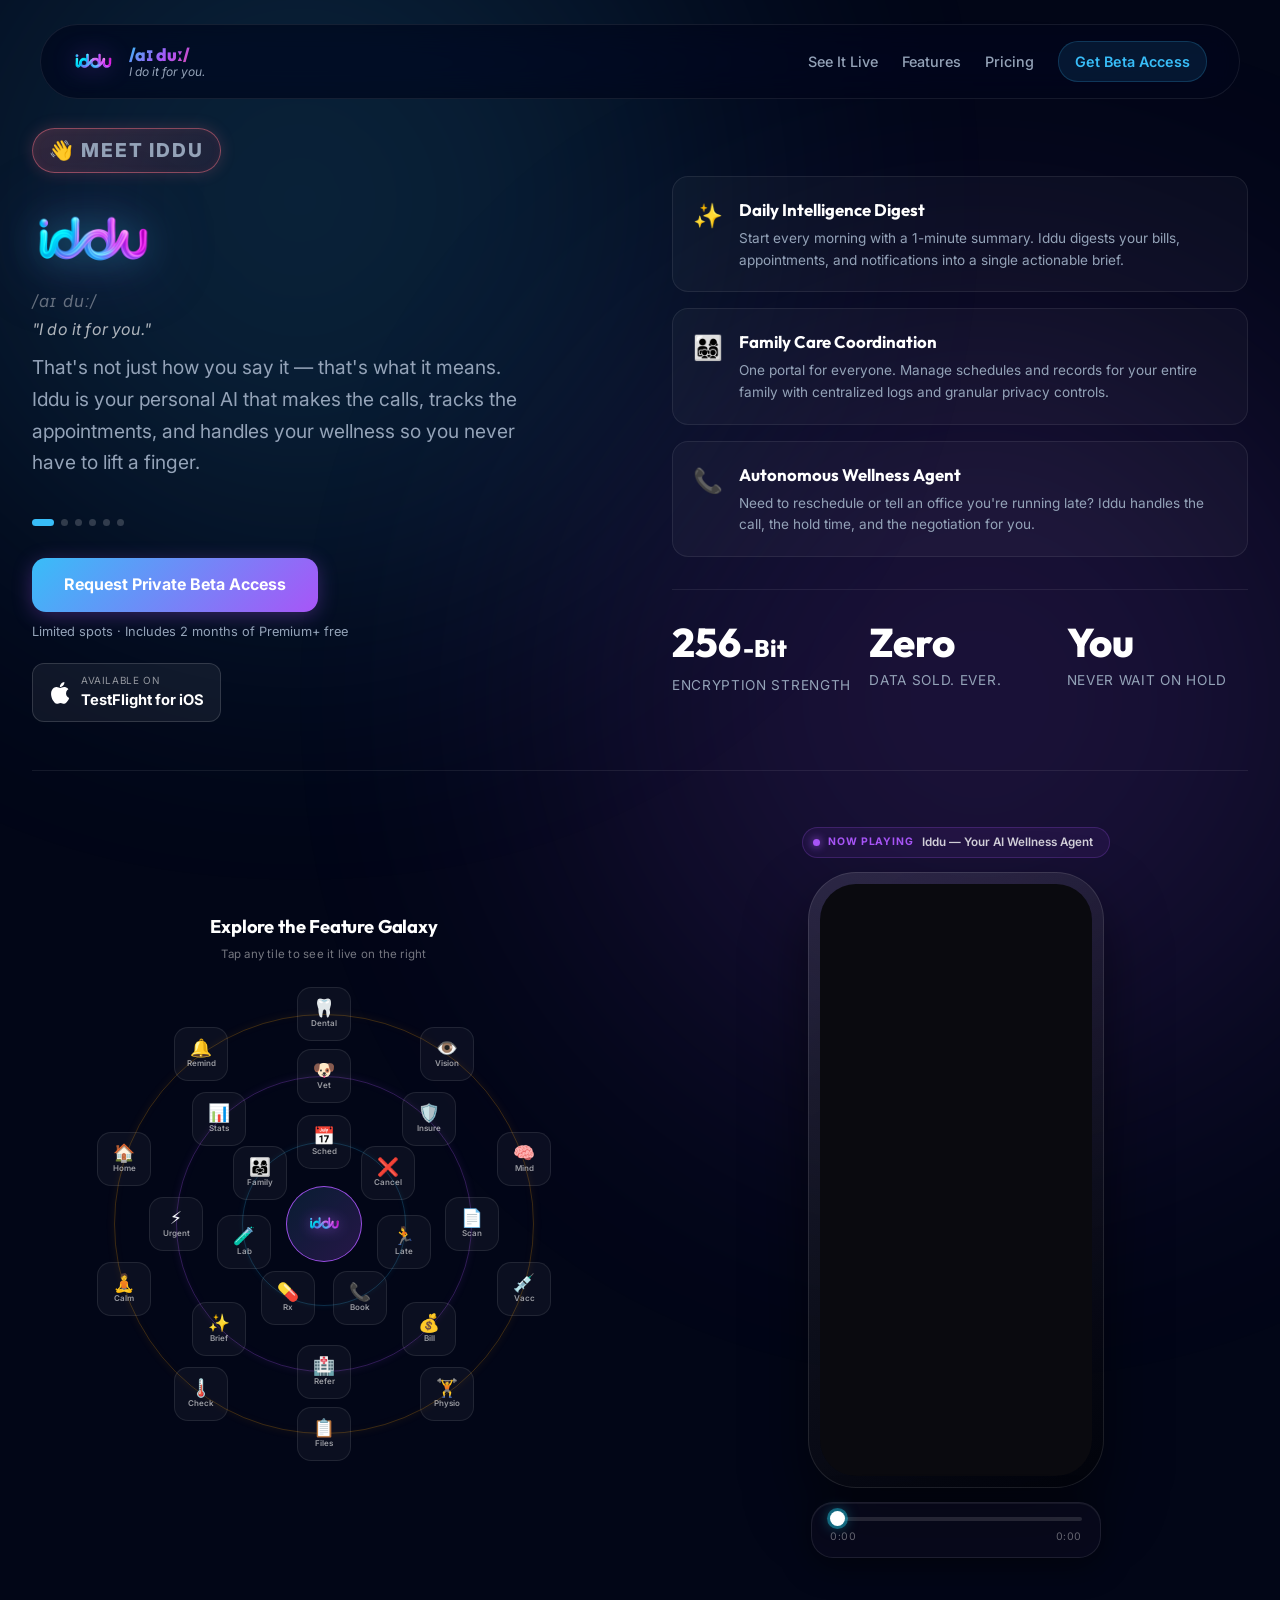
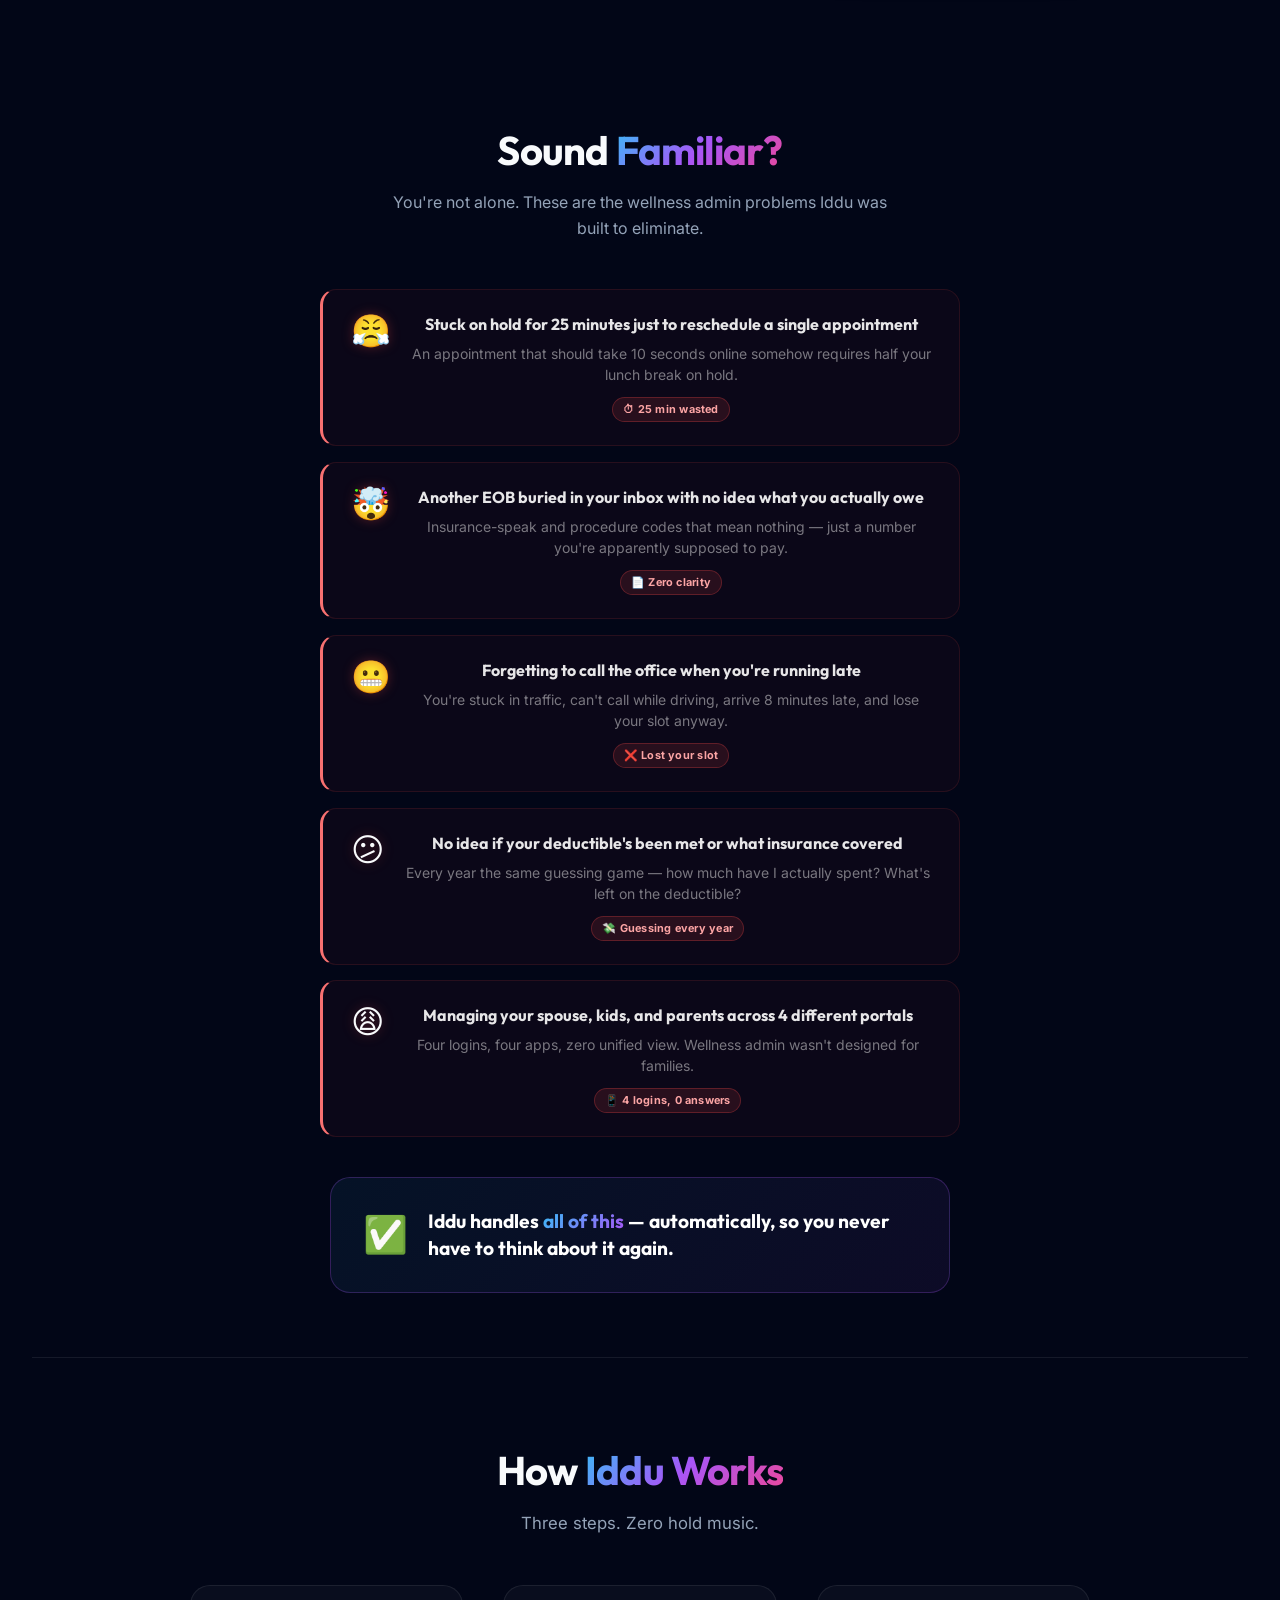
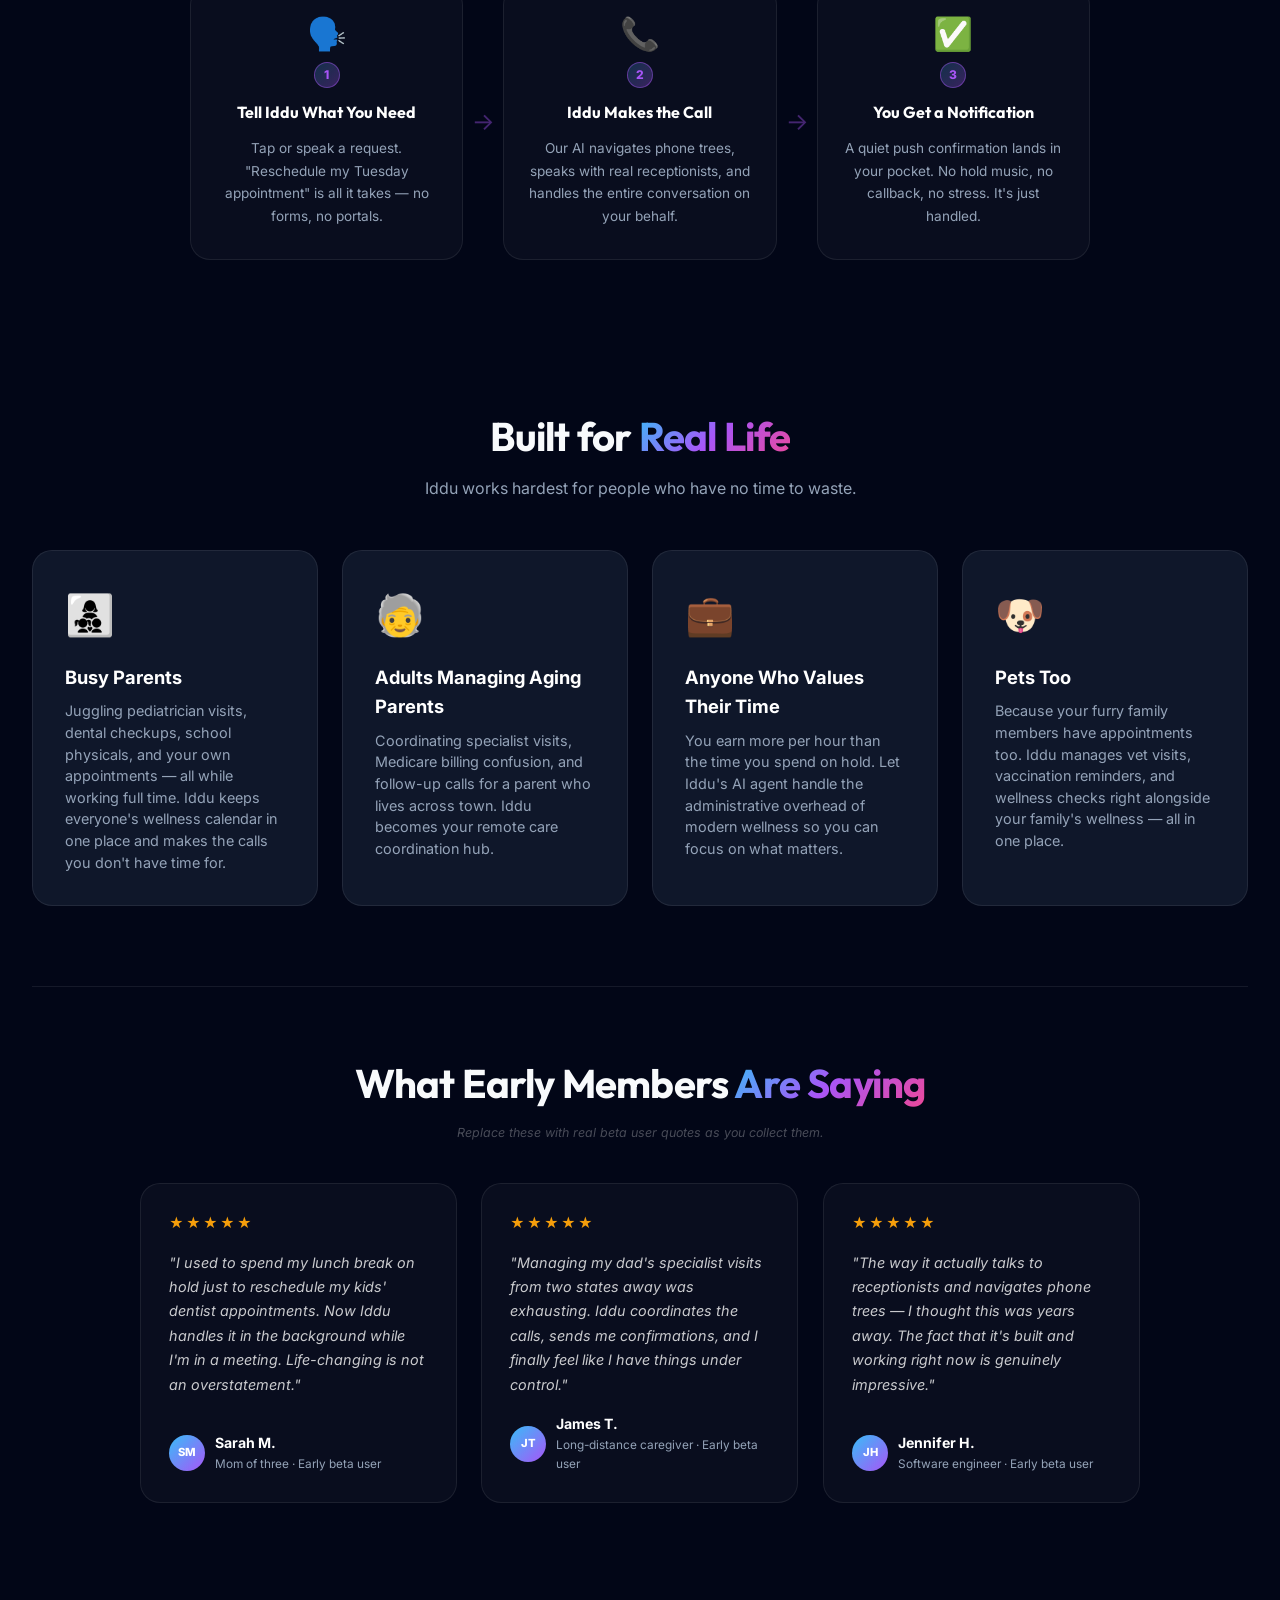
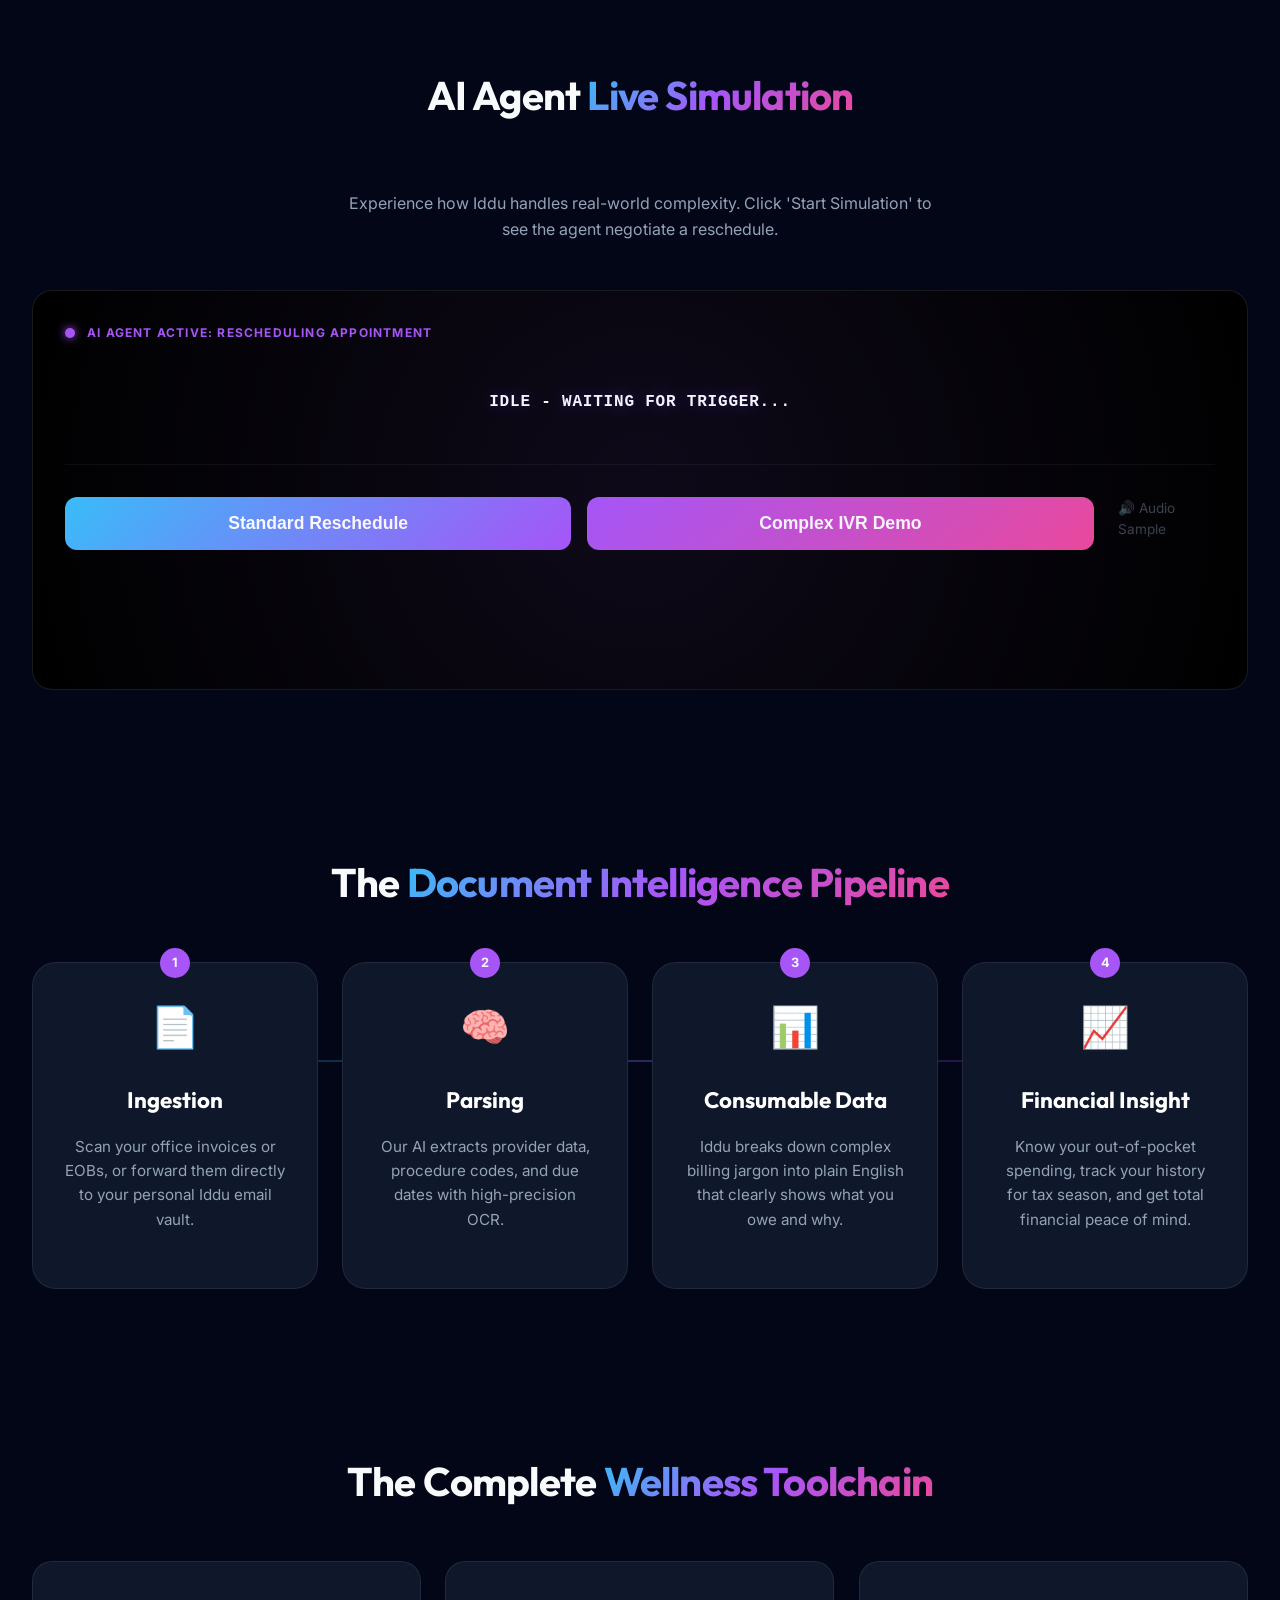
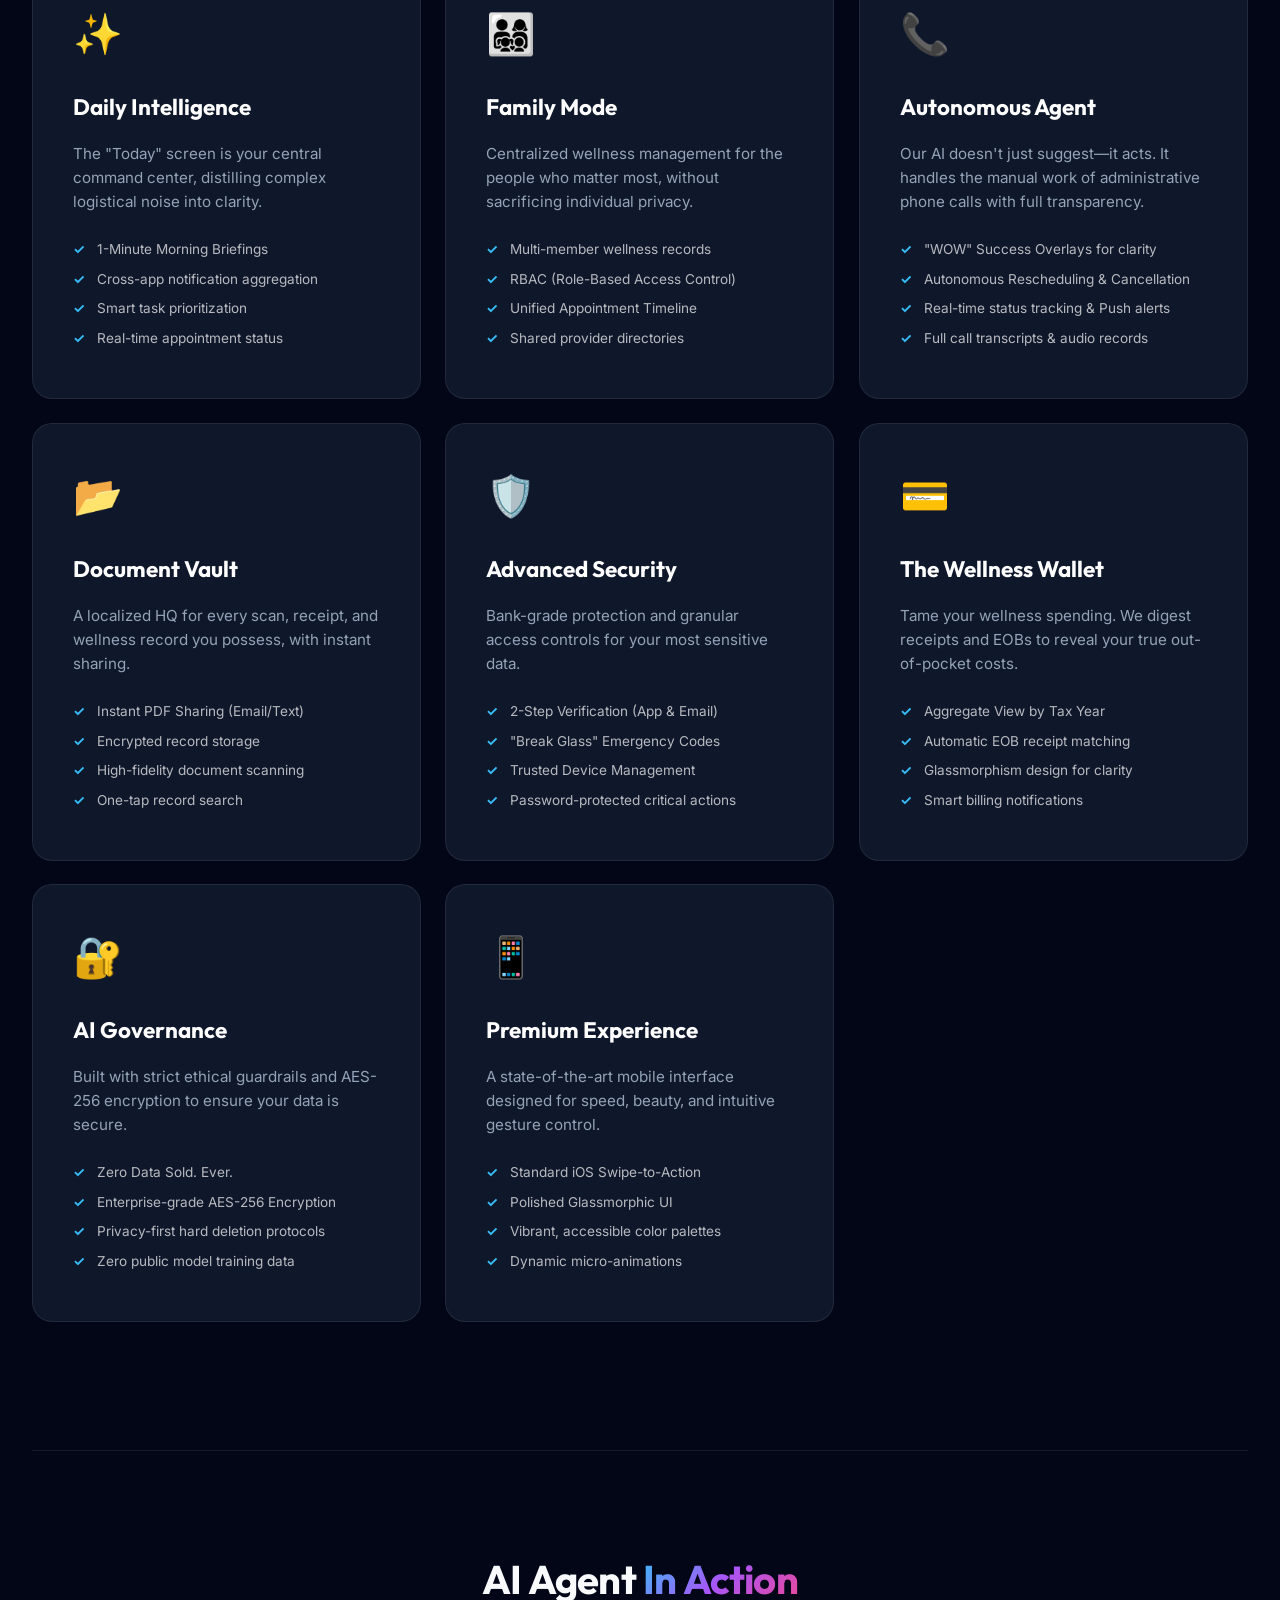
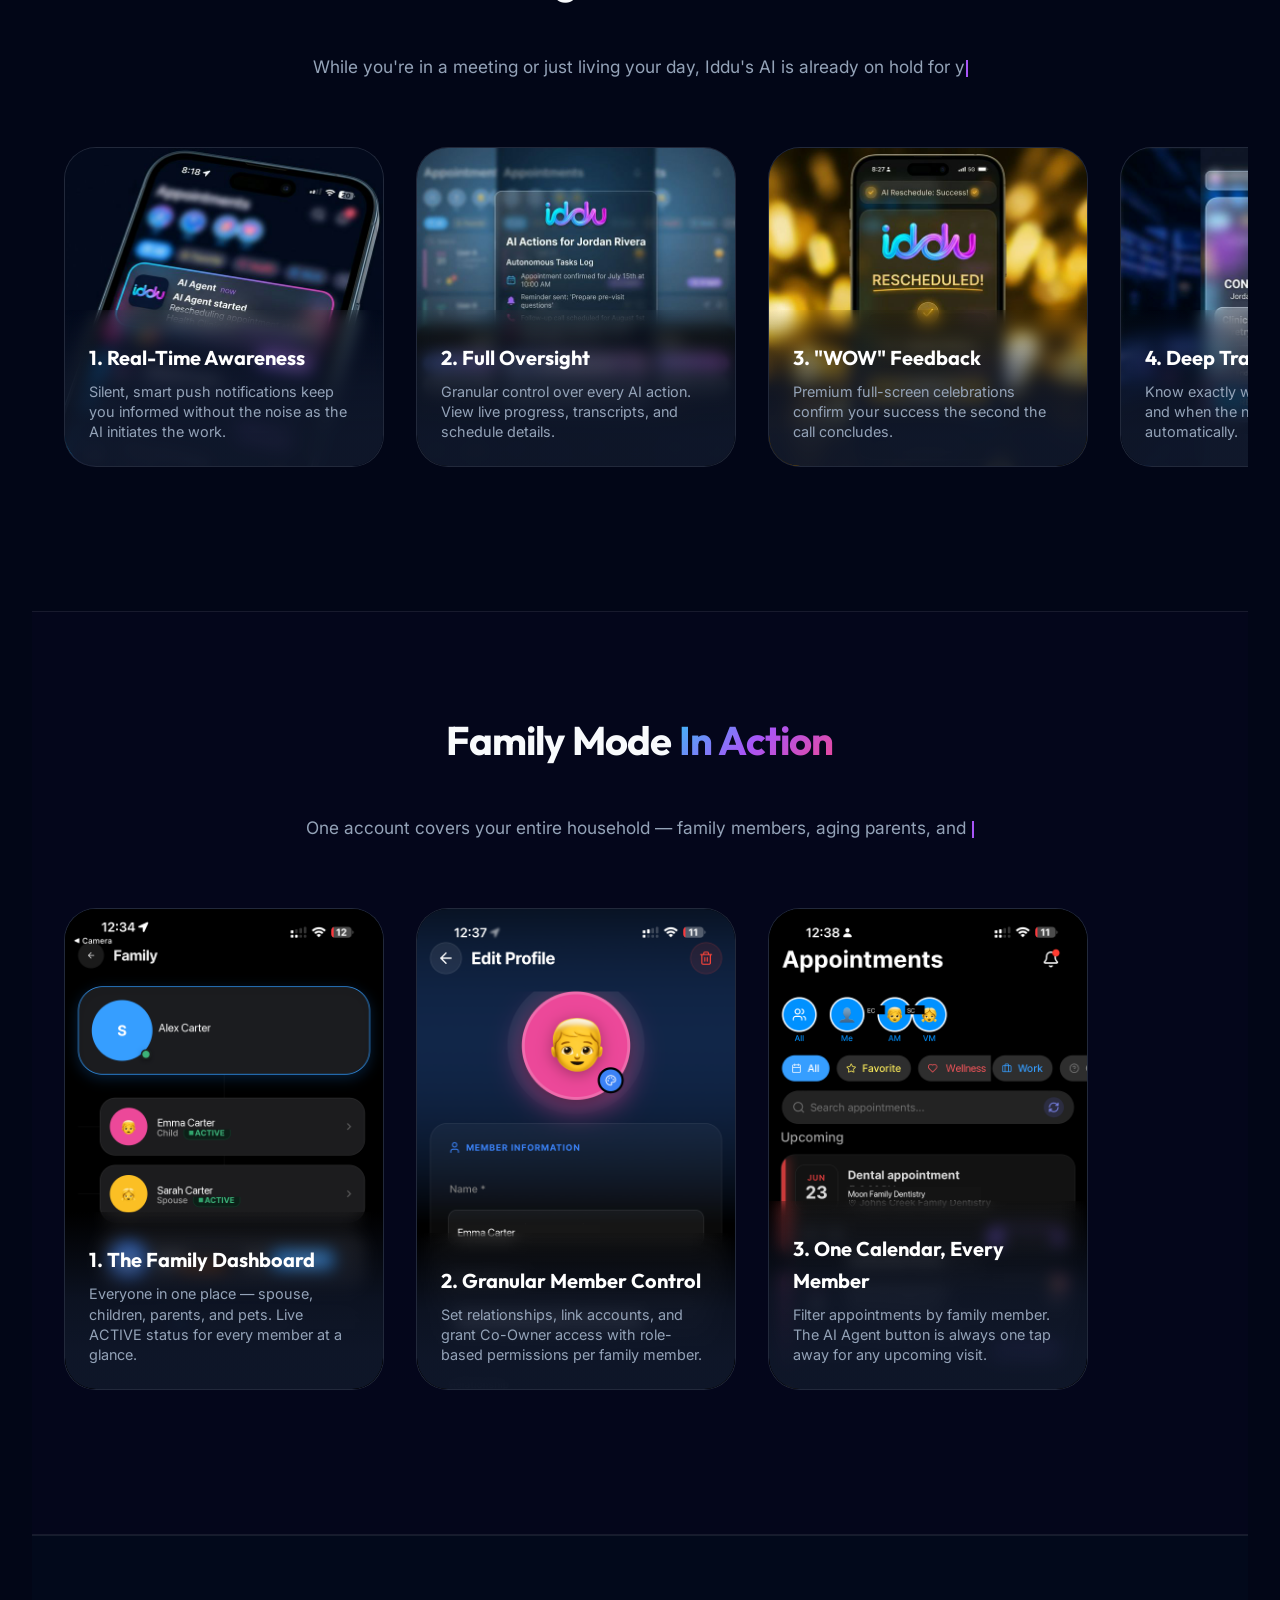
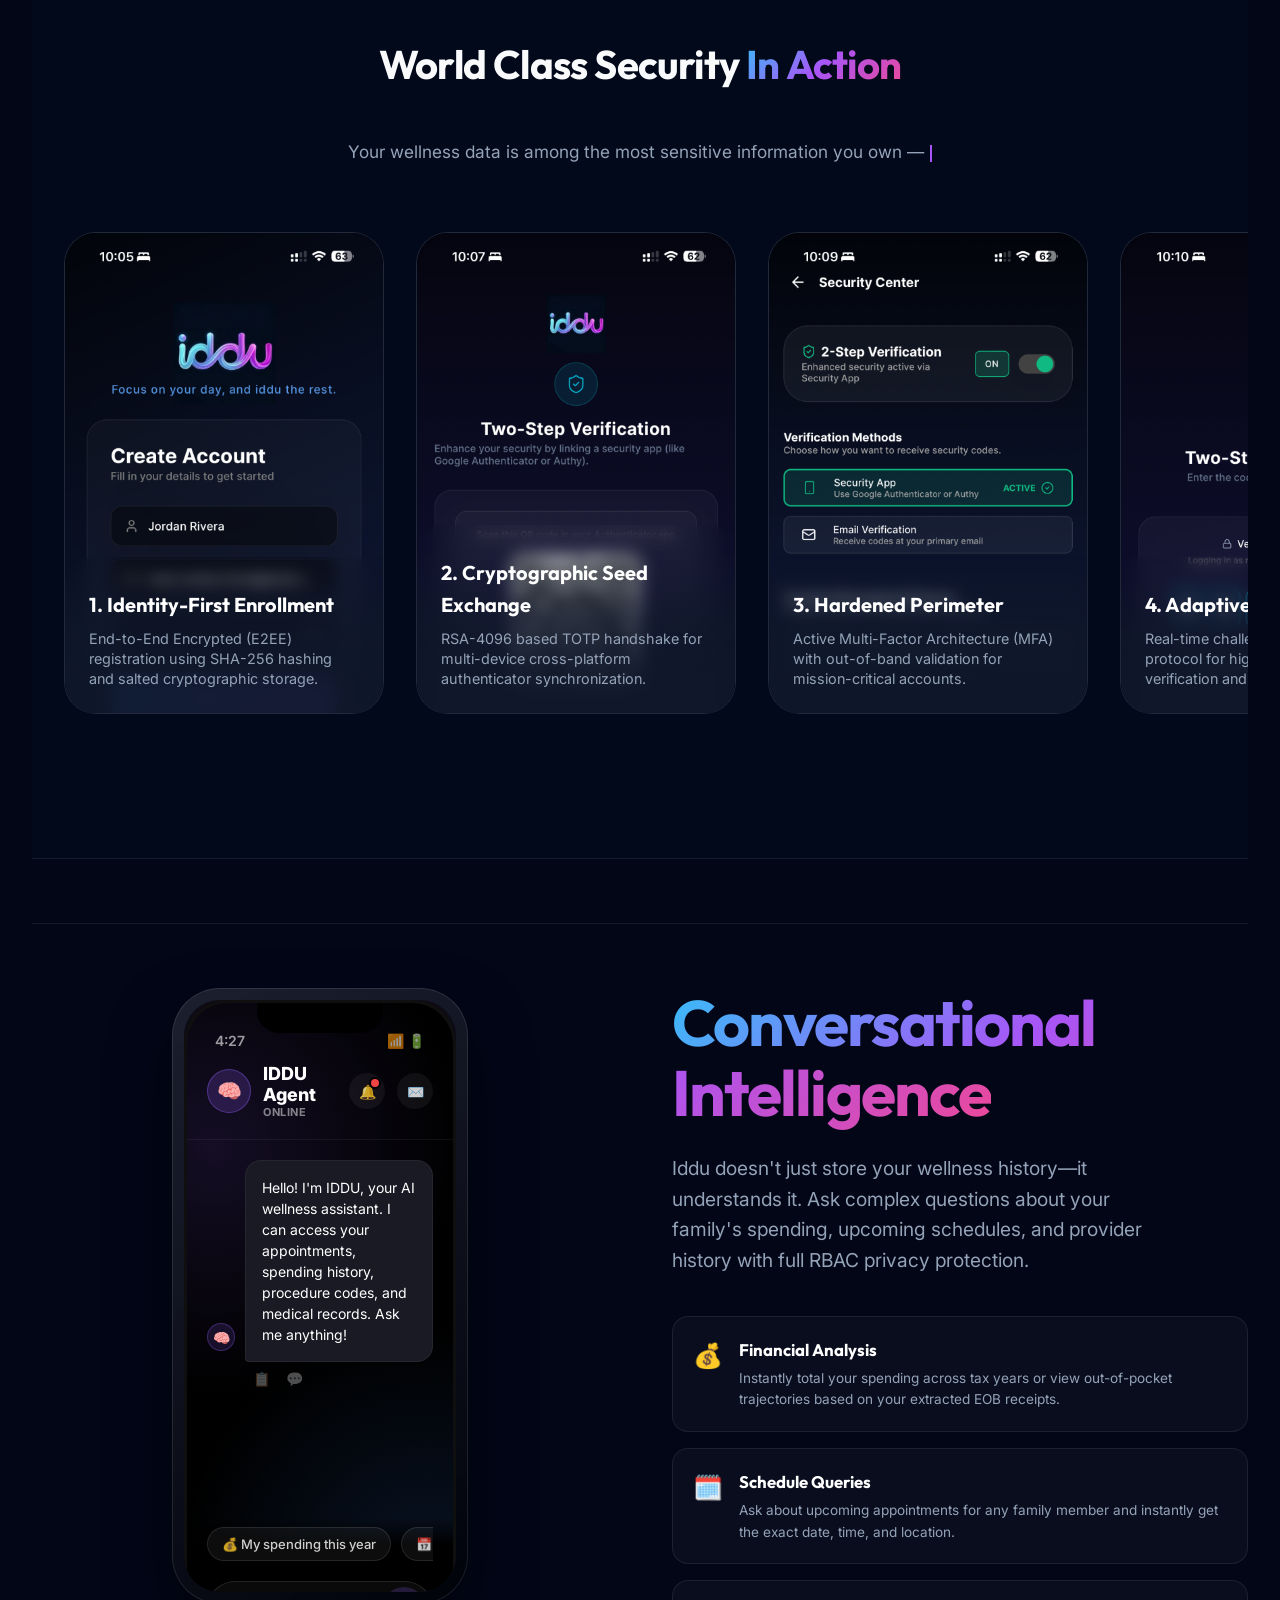
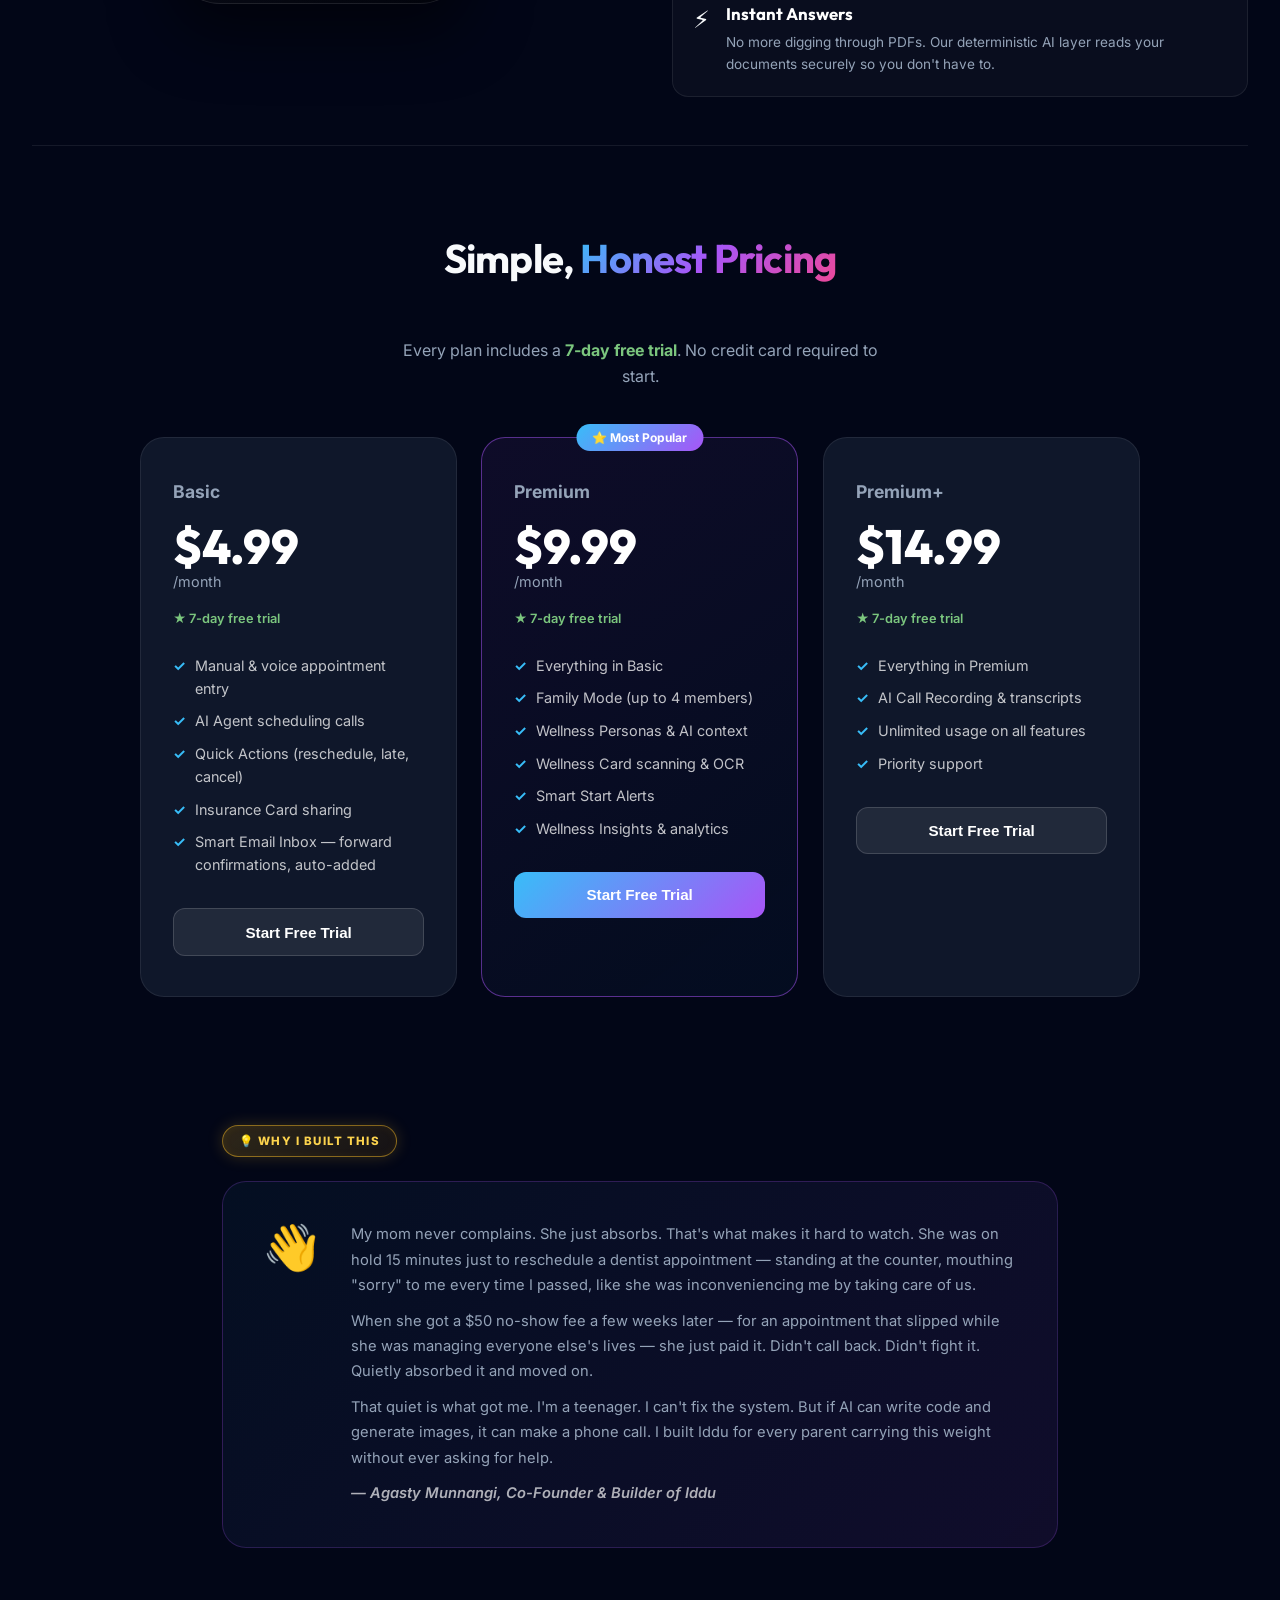
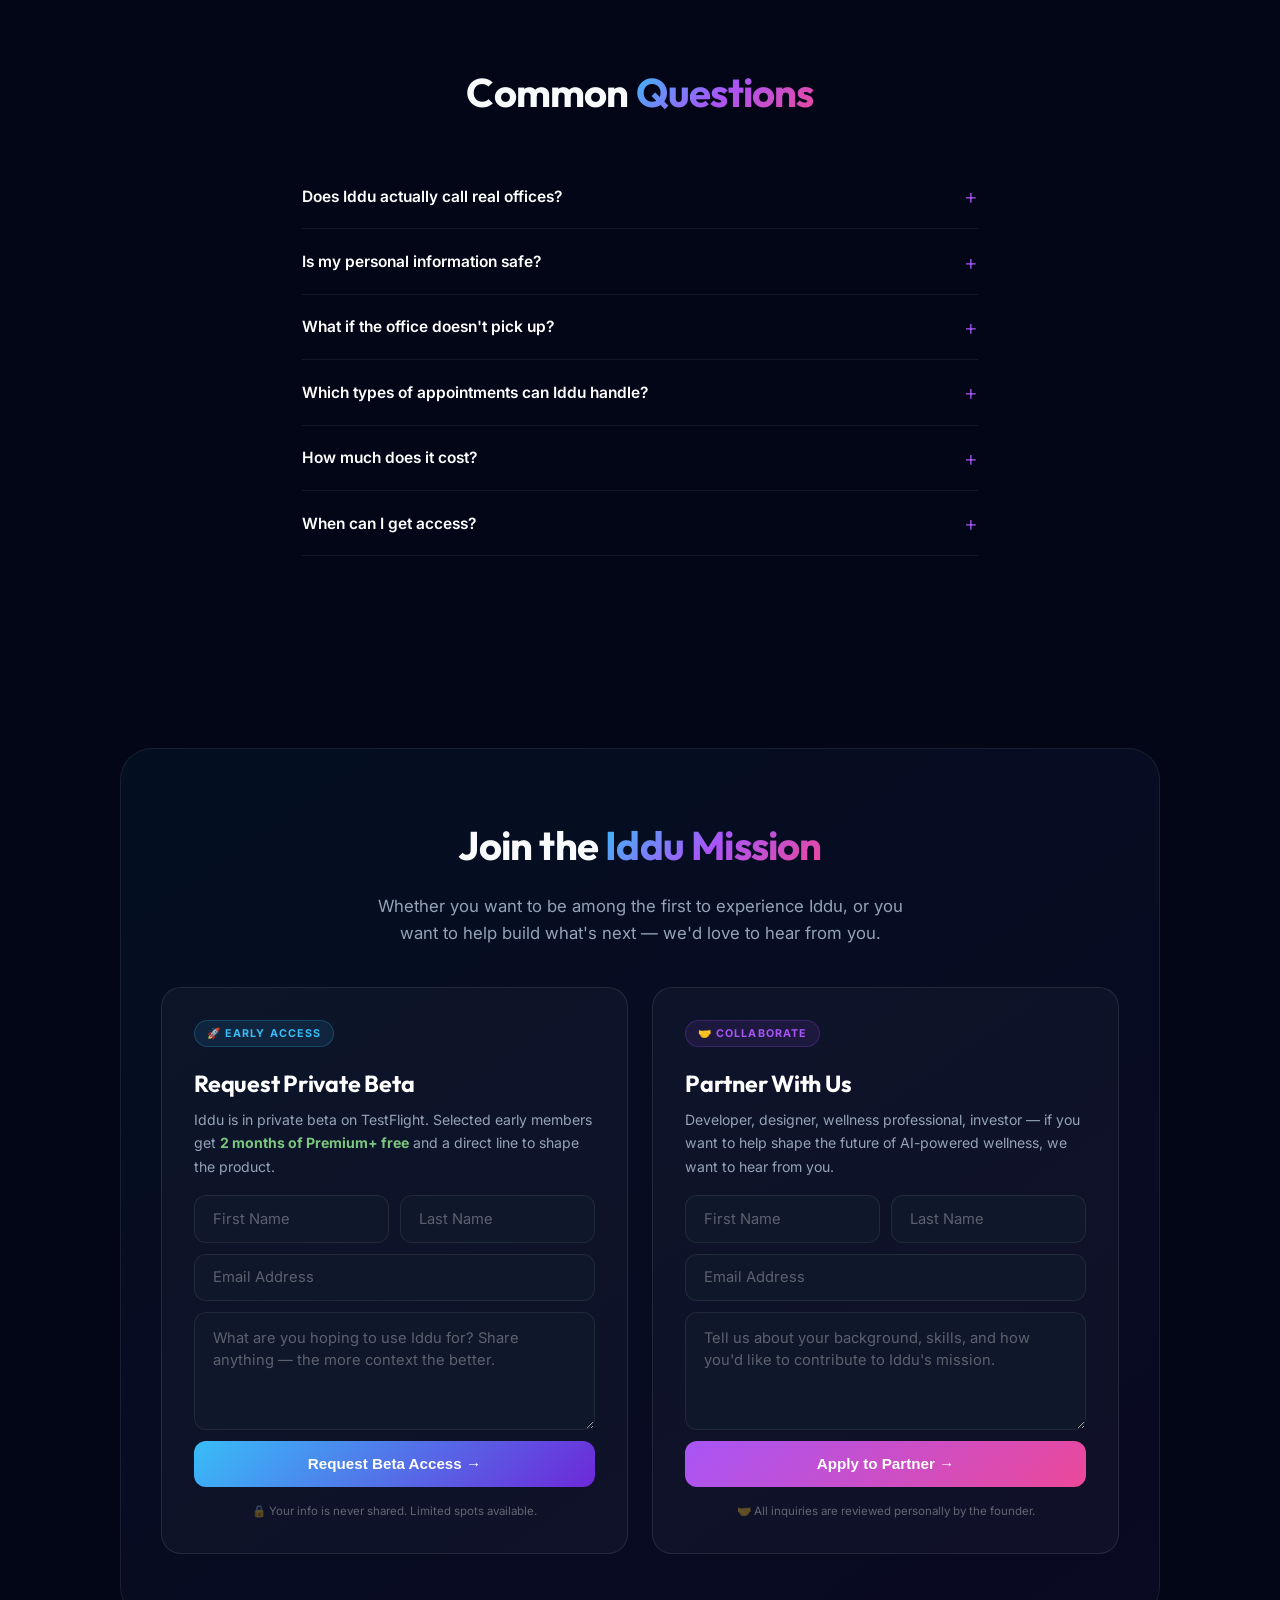
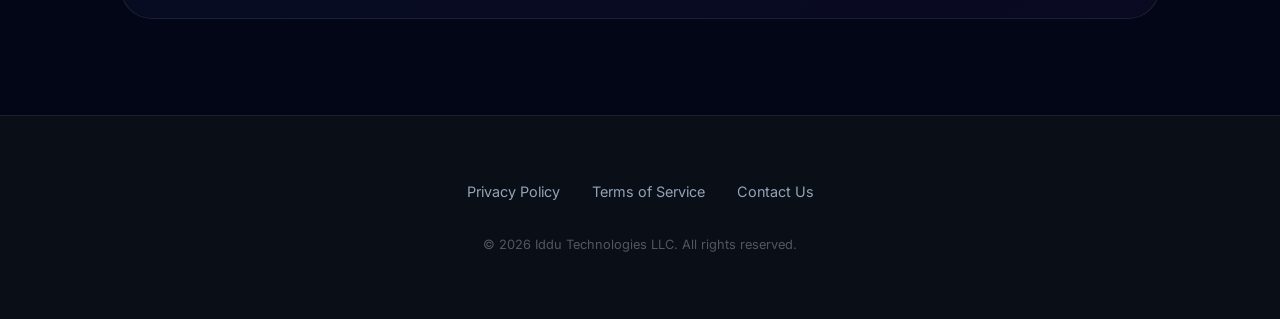
==== index.html @ 9f2b0c08 "fix: replace 'Gmail appointment import' with accurate email forwarding description Co-Authored-By: C" ====
<!DOCTYPE html>
<html lang="en">

<head>
  <meta charset="UTF-8" />
  <meta name="viewport" content="width=device-width, initial-scale=1" />
  <title>Iddu — Your AI That Gets Things Done</title>
  <meta name="description"
    content="Iddu is your real-world AI agent that manages appointments, scans forwarded emails, understands voice input, and calls offices to reschedule on your behalf." />

  <!-- JSON-LD Structured Data -->
  <script type="application/ld+json">
  {
    "@context": "https://schema.org",
    "@type": "SoftwareApplication",
    "name": "Iddu",
    "operatingSystem": "iOS",
    "applicationCategory": "LifestyleApplication",
    "offers": {
      "@type": "Offer",
      "price": "4.99",
      "priceCurrency": "USD"
    },
    "description": "Your personal AI that manages wellness appointments, calls offices to reschedule, scans wellness documents, and coordinates care for your entire family.",
    "url": "https://iddu.app"
  }
  </script>

  <!-- Theme and Icons -->
  <meta name="theme-color" content="#020617" />
  <link rel="icon" type="image/png" href="favicon.png" />
  <link rel="apple-touch-icon" href="apple-touch-icon.png" />

  <!-- OpenGraph -->
  <meta property="og:type" content="website" />
  <meta property="og:url" content="https://iddu.app/" />
  <meta property="og:title" content="Iddu — Your AI That Gets Things Done" />
  <meta property="og:image" content="https://iddu.app/og-image.png" />

  <!-- Google Fonts: Inter & Outfit -->
  <link rel="preconnect" href="https://fonts.googleapis.com">
  <link rel="preconnect" href="https://fonts.gstatic.com" crossorigin>
  <link
    href="https://fonts.googleapis.com/css2?family=Inter:wght@400;500;600;700&family=Outfit:wght@500;700;800;900&display=swap"
    rel="stylesheet">

  <style>
    :root {
      --bg-base: #020617;
      /* slate-950 */
      --bg-surface: #0f172a;
      --text-primary: #f8fafc;
      --text-secondary: #94a3b8;
      --brand-blue: #38bdf8;
      --brand-purple: #a855f7;
      --brand-pink: #ec4899;
      --glass-bg: rgba(255, 255, 255, 0.03);
      --glass-border: rgba(255, 255, 255, 0.08);
      --glass-hover: rgba(255, 255, 255, 0.06);
      --accent-glow: rgba(168, 85, 247, 0.15);
    }

    * {
      box-sizing: border-box;
      margin: 0;
      padding: 0;
    }

    *, *::before, *::after { box-sizing: border-box; }
    html { overflow-x: hidden; }

    body {
      background-color: var(--bg-base);
      color: var(--text-primary);
      font-family: 'Inter', system-ui, sans-serif;
      overflow-x: hidden;
      line-height: 1.6;
      -webkit-font-smoothing: antialiased;
    }

    /* Ambient Background Glows */
    .ambient-glow {
      position: fixed;
      width: 800px;
      height: 800px;
      border-radius: 50%;
      filter: blur(140px);
      z-index: -1;
      opacity: 0.15;
      pointer-events: none;
    }

    .glow-1 {
      top: -200px;
      left: -100px;
      background: var(--brand-blue);
    }

    .glow-2 {
      bottom: -200px;
      right: -100px;
      background: var(--brand-purple);
    }

    /* Typography */
    h1,
    h2,
    h3 {
      font-family: 'Outfit', sans-serif;
    }

    .gradient-text {
      background: linear-gradient(135deg, var(--brand-blue), var(--brand-purple), var(--brand-pink));
      -webkit-background-clip: text;
      -webkit-text-fill-color: transparent;
      background-clip: text;
    }

    /* Nav/Header - Floating Glass Upgrade */
    header {
      position: fixed;
      top: 1.5rem;
      left: 50%;
      transform: translateX(-50%);
      width: calc(100% - 3rem);
      max-width: 1200px;
      z-index: 1000;
      background: rgba(2, 6, 23, 0.7);
      backdrop-filter: blur(16px) saturate(180%);
      border: 1px solid var(--glass-border);
      border-radius: 100px;
      transition: all 0.4s cubic-bezier(0.23, 1, 0.32, 1);
      box-sizing: border-box;
      overflow: visible;
    }

    header.scrolled {
      top: 0.75rem;
      background: rgba(15, 23, 42, 0.85);
      box-shadow: 0 20px 40px rgba(0, 0, 0, 0.3);
      border-color: rgba(255, 255, 255, 0.12);
    }

    .nav-inner {
      max-width: 1280px;
      margin: 0 auto;
      display: flex;
      justify-content: space-between;
      align-items: center;
      padding: 1rem 2rem;
    }

    .brand {
      display: flex;
      align-items: center;
      gap: 1rem;
    }

    .logo {
      height: 40px;
      filter: drop-shadow(0 0 12px rgba(168, 85, 247, 0.4));
    }

    .phonetics {
      display: flex;
      flex-direction: column;
      line-height: 1.2;
    }

    .phonetics-main {
      font-family: 'Outfit';
      font-weight: 800;
      font-size: 1.1rem;
    }

    .phonetics-sub {
      font-size: 0.75rem;
      color: var(--text-secondary);
      font-style: italic;
    }

    .contact-btn {
      background: rgba(56, 189, 248, 0.1);
      border: 1px solid rgba(56, 189, 248, 0.2);
      padding: 0.5rem 1rem;
      border-radius: 20px;
      color: var(--brand-blue);
      text-decoration: none;
      font-weight: 600;
      font-size: 0.9rem;
      transition: all 0.2s;
    }

    .contact-btn:hover {
      background: rgba(56, 189, 248, 0.2);
    }

    /* Main Container */
    .container {
      max-width: 1280px;
      margin: 0 auto;
      padding: 0 2rem;
    }

    /* Hero Section — text left, features right */
    .hero {
      display: grid;
      grid-template-columns: 1fr 1fr;
      gap: 4rem;
      min-height: auto;
      padding-top: 8rem;
      padding-bottom: 3rem;
      align-items: start;
    }

    .hero-right {
      display: flex;
      flex-direction: column;
      gap: 2rem;
      padding-top: 3rem;
    }

    .hero-right .ticker-container {
      flex-direction: row;
      justify-content: space-between;
      gap: 1rem;
      border-top: 1px solid var(--glass-border);
      padding-top: 2rem;
      margin-top: 0;
    }

    .hero-right .ticker-item { text-align: left; flex: 1; }

    .hero-content h1 {
      font-size: 4rem;
      line-height: 1.1;
      margin-bottom: 1.5rem;
      letter-spacing: -0.03em;
    }

    .hero-content p {
      font-size: 1.2rem;
      color: var(--text-secondary);
      margin-bottom: 2.5rem;
      max-width: 500px;
    }

    /* ── Features + Trust 2-col section ── */
    .features-trust-section {
      display: grid;
      grid-template-columns: 1fr 1fr;
      gap: 4rem;
      padding: 3.5rem 0 4rem;
      border-top: 1px solid var(--glass-border);
      align-items: start;
    }

    .ft-right .ticker-container {
      flex-direction: column;
      gap: 2rem;
      justify-content: flex-start;
    }

    .ft-right .ticker-item {
      text-align: left;
    }

    /* ── Demo Split 2-col section ── */
    .demo-split-section {
      display: grid;
      grid-template-columns: 1fr 1fr;
      gap: 3rem;
      padding: 3.5rem 0 4rem;
      border-top: 1px solid var(--glass-border);
      align-items: center;
    }

    .ds-left {
      display: flex;
      flex-direction: column;
      align-items: center;
      gap: 1rem;
      overflow: hidden; /* prevent galaxy from causing horizontal scroll */
    }

    .ds-right {
      display: flex;
      flex-direction: column;
      align-items: center;
      gap: 14px;
    }

    /* Hero Mini Features */
    .hero-highlights {
      display: flex;
      flex-direction: column;
      gap: 1rem;
    }

    .highlight-card {
      display: flex;
      gap: 1rem;
      align-items: flex-start;
      background: var(--glass-bg);
      border: 1px solid var(--glass-border);
      padding: 1.25rem;
      border-radius: 16px;
      transition: transform 0.3s, background 0.3s;
    }

    .highlight-card:hover {
      transform: translateX(8px);
      background: var(--glass-hover);
    }

    .highlight-card .icon {
      font-size: 1.5rem;
    }

    .highlight-card h3 {
      font-size: 1.05rem;
      margin-bottom: 0.25rem;
      color: #fff;
    }

    .highlight-card p {
      font-size: 0.85rem;
      margin: 0;
      color: var(--text-secondary);
    }

    /* Phone Demo Wrapper */
    .phone-wrapper {
      position: relative;
      display: flex;
      justify-content: center;
    }

    .phone-frame {
      position: relative;
      border-radius: 48px;
      padding: 12px;
      background: linear-gradient(145deg, rgba(255, 255, 255, 0.1), rgba(0, 0, 0, 0.5));
      box-shadow: 0 30px 60px rgba(0, 0, 0, 0.5), inset 0 0 0 1px rgba(255, 255, 255, 0.1);
    }

    .demo-iframe {
      width: 272px;
      height: 592px;
      border: none;
      border-radius: 36px;
      background: #0a0a0f;
      display: block;
      overflow: hidden;
    }
    .demo-iframe iframe {
      width: 100%;
      height: 100%;
      border: none;
      display: block;
    }

    /* Features Grid */
    .section-title {
      text-align: center;
      font-size: 2.5rem;
      margin: 5rem 0 3rem;
      letter-spacing: -0.02em;
    }

    .features-grid {
      display: grid;
      grid-template-columns: repeat(auto-fit, minmax(320px, 1fr));
      gap: 1.5rem;
      margin-bottom: 8rem;
    }

    .feature-box {
      background: var(--bg-surface);
      border: 1px solid var(--glass-border);
      border-radius: 20px;
      padding: 2.5rem;
      position: relative;
      overflow: hidden;
      transition: transform 0.3s ease;
    }

    .feature-box:hover {
      transform: translateY(-5px);
      border-color: rgba(168, 85, 247, 0.3);
    }

    .feature-box::before {
      content: '';
      position: absolute;
      top: 0;
      left: 0;
      width: 100%;
      height: 3px;
      background: linear-gradient(90deg, var(--brand-blue), var(--brand-purple));
      opacity: 0;
      transition: opacity 0.3s;
    }

    .feature-box:hover::before {
      opacity: 1;
    }

    .fb-icon {
      font-size: 2.5rem;
      margin-bottom: 1.5rem;
      display: block;
    }

    .fb-title {
      font-size: 1.4rem;
      margin-bottom: 1rem;
      color: #fff;
    }

    .fb-desc {
      font-size: 0.95rem;
      color: var(--text-secondary);
      margin-bottom: 1.5rem;
    }

    .fb-list {
      list-style: none;
    }

    .fb-list li {
      position: relative;
      padding-left: 1.5rem;
      font-size: 0.85rem;
      color: rgba(255, 255, 255, 0.7);
      margin-bottom: 0.5rem;
    }

    .fb-list li::before {
      content: '✓';
      position: absolute;
      left: 0;
      color: var(--brand-blue);
      font-weight: bold;
    }

    /* CTA Section */
    .cta-section {
      text-align: center;
      padding: 4rem 2.5rem;
      margin: 8rem auto 0;
      background: linear-gradient(145deg, rgba(56, 189, 248, 0.05), rgba(168, 85, 247, 0.05));
      border: 1px solid var(--glass-border);
      border-radius: 32px;
      max-width: 1040px;
    }

    .cta-section h2 {
      font-size: 2.5rem;
      margin-bottom: 1rem;
      letter-spacing: -0.02em;
    }

    .cta-section p {
      color: var(--text-secondary);
      font-size: 1.1rem;
      margin-bottom: 2.5rem;
    }

    .cta-form {
      display: flex;
      flex-direction: column;
      gap: 1rem;
      max-width: 400px;
      margin: 0 auto;
    }

    .input-group {
      text-align: left;
    }

    .input-group input {
      width: 100%;
      padding: 1rem 1.5rem;
      background: var(--bg-surface);
      border: 1px solid var(--glass-border);
      border-radius: 12px;
      color: #fff;
      font-size: 1rem;
      font-family: inherit;
      transition: border-color 0.3s;
    }

    .input-group input:focus {
      outline: none;
      border-color: var(--brand-blue);
      box-shadow: 0 0 0 2px rgba(56, 189, 248, 0.2);
    }

    .btn-primary {
      background: linear-gradient(135deg, var(--brand-blue), var(--brand-purple));
      color: #fff;
      border: none;
      padding: 1rem 2rem;
      border-radius: 12px;
      font-size: 1.1rem;
      font-weight: bold;
      cursor: pointer;
      transition: transform 0.2s, box-shadow 0.2s;
      margin-top: 0.5rem;
    }

    .btn-primary:hover {
      transform: translateY(-2px);
      box-shadow: 0 10px 20px rgba(168, 85, 247, 0.3);
    }

    .privacy-note {
      font-size: 0.8rem;
      color: rgba(255, 255, 255, 0.3);
      margin-top: 1rem;
    }

    /* ── Two-Column CTA Layout ── */
    .cta-intro { margin-bottom: 2.5rem; }

    .cta-duo {
      display: grid;
      grid-template-columns: 1fr 1fr;
      gap: 1.5rem;
      text-align: left;
    }

    .cta-card {
      background: rgba(255, 255, 255, 0.03);
      border: 1px solid rgba(255, 255, 255, 0.09);
      border-radius: 20px;
      padding: 2rem;
      display: flex;
      flex-direction: column;
      gap: 1.1rem;
    }

    .cta-card-badge {
      display: inline-flex;
      align-items: center;
      gap: 6px;
      font-size: 0.67rem;
      font-weight: 700;
      letter-spacing: 0.1em;
      text-transform: uppercase;
      padding: 4px 12px;
      border-radius: 100px;
      width: fit-content;
    }

    .badge-blue {
      background: rgba(56, 189, 248, 0.1);
      color: var(--brand-blue);
      border: 1px solid rgba(56, 189, 248, 0.22);
    }

    .badge-purple {
      background: rgba(168, 85, 247, 0.1);
      color: var(--brand-purple);
      border: 1px solid rgba(168, 85, 247, 0.22);
    }

    .cta-card h3 {
      font-size: 1.45rem;
      color: #fff;
      margin-bottom: 0.4rem;
      letter-spacing: -0.01em;
    }

    /* Override broad .cta-section p inside cards */
    .cta-card p {
      font-size: 0.88rem;
      color: var(--text-secondary);
      margin-bottom: 0;
      line-height: 1.65;
    }

    .cta-card .privacy-note {
      font-size: 0.72rem;
      color: rgba(255, 255, 255, 0.35);
      text-align: center;
      margin-top: 0.25rem;
    }

    .cta-card .cta-form {
      max-width: none;
      margin: 0;
      gap: 0.7rem;
    }

    .input-row {
      display: grid;
      grid-template-columns: 1fr 1fr;
      gap: 0.7rem;
    }

    .cta-card .cta-form input,
    .cta-card .cta-form textarea {
      width: 100%;
      padding: 0.85rem 1.1rem;
      background: var(--bg-surface);
      border: 1px solid var(--glass-border);
      border-radius: 12px;
      color: #fff;
      font-size: 0.92rem;
      font-family: inherit;
      transition: border-color 0.25s, box-shadow 0.25s;
    }

    .cta-card .cta-form input:focus,
    .cta-card .cta-form textarea:focus {
      outline: none;
      border-color: rgba(168, 85, 247, 0.55);
      box-shadow: 0 0 0 2px rgba(168, 85, 247, 0.12);
    }

    .cta-card .cta-form input::placeholder,
    .cta-card .cta-form textarea::placeholder { color: rgba(255, 255, 255, 0.32); }

    .cta-card .cta-form textarea {
      resize: vertical;
      min-height: 108px;
      line-height: 1.5;
    }

    .btn-cta-blue {
      background: linear-gradient(135deg, #38bdf8, #6d28d9);
      color: #fff;
      border: none;
      padding: 0.9rem 1.5rem;
      border-radius: 12px;
      font-size: 0.95rem;
      font-weight: 700;
      cursor: pointer;
      width: 100%;
      transition: transform 0.2s, box-shadow 0.2s;
    }

    .btn-cta-purple {
      background: linear-gradient(135deg, #a855f7, #ec4899);
      color: #fff;
      border: none;
      padding: 0.9rem 1.5rem;
      border-radius: 12px;
      font-size: 0.95rem;
      font-weight: 700;
      cursor: pointer;
      width: 100%;
      transition: transform 0.2s, box-shadow 0.2s;
    }

    .btn-cta-blue:hover  { transform: translateY(-2px); box-shadow: 0 8px 24px rgba(56,189,248,0.25); }
    .btn-cta-purple:hover { transform: translateY(-2px); box-shadow: 0 8px 24px rgba(168,85,247,0.25); }

    /* Vertical divider between the two cards on desktop */
    .cta-divider {
      width: 1px;
      background: var(--glass-border);
      align-self: stretch;
      display: none; /* shown via grid gap instead */
    }

    @media (max-width: 780px) {
      .cta-duo { grid-template-columns: 1fr; }
    }

    /* === Hero Rotator === */
    .hero-slides {
      position: relative;
    }

    .hero-slide {
      position: absolute;
      top: 0;
      left: 0;
      width: 100%;
      opacity: 0;
      transform: translateY(10px);
      transition: opacity 0.55s ease, transform 0.55s ease;
      pointer-events: none;
    }

    .hero-slide.active {
      position: relative;
      opacity: 1;
      transform: translateY(0);
      pointer-events: auto;
    }

    .hero-feature-tag {
      display: inline-flex;
      align-items: center;
      gap: 7px;
      font-size: 0.72rem;
      font-weight: 800;
      letter-spacing: 0.1em;
      text-transform: uppercase;
      border-radius: 100px;
      padding: 6px 16px;
      margin-bottom: 0.85rem;
      transition: box-shadow 0.3s;
    }

    /* 📞 AI Calling — cyan blue */
    .tag-blue {
      color: #7dd3fc;
      background: linear-gradient(135deg, rgba(56,189,248,0.18), rgba(14,165,233,0.08));
      border: 1px solid rgba(56,189,248,0.5);
      box-shadow: 0 0 16px rgba(56,189,248,0.22), inset 0 0 10px rgba(56,189,248,0.07);
    }

    /* 👨‍👩‍👧‍👦 Family Mode — violet purple */
    .tag-purple {
      color: #c084fc;
      background: linear-gradient(135deg, rgba(168,85,247,0.2), rgba(139,92,246,0.08));
      border: 1px solid rgba(168,85,247,0.5);
      box-shadow: 0 0 16px rgba(168,85,247,0.22), inset 0 0 10px rgba(168,85,247,0.07);
    }

    /* 🧾 Bill Intelligence — emerald green */
    .tag-green {
      color: #6ee7b7;
      background: linear-gradient(135deg, rgba(52,211,153,0.18), rgba(16,185,129,0.08));
      border: 1px solid rgba(52,211,153,0.48);
      box-shadow: 0 0 16px rgba(52,211,153,0.2), inset 0 0 10px rgba(52,211,153,0.06);
    }

    /* ✨ Daily Digest — amber gold */
    .tag-amber {
      color: #fcd34d;
      background: linear-gradient(135deg, rgba(251,191,36,0.18), rgba(245,158,11,0.08));
      border: 1px solid rgba(251,191,36,0.48);
      box-shadow: 0 0 16px rgba(251,191,36,0.2), inset 0 0 10px rgba(251,191,36,0.06);
    }

    /* 💬 Conversational AI — fuchsia pink */
    .tag-pink {
      color: #f0abfc;
      background: linear-gradient(135deg, rgba(232,121,249,0.18), rgba(168,85,247,0.08));
      border: 1px solid rgba(232,121,249,0.48);
      box-shadow: 0 0 16px rgba(232,121,249,0.2), inset 0 0 10px rgba(232,121,249,0.06);
    }

    /* 👋 Meet Iddu — warm rose */
    .tag-rose {
      color: #fda4af;
      background: linear-gradient(135deg, rgba(251,113,133,0.18), rgba(244,63,94,0.08));
      border: 1px solid rgba(251,113,133,0.48);
      box-shadow: 0 0 16px rgba(251,113,133,0.2), inset 0 0 10px rgba(251,113,133,0.06);
    }

    /* === Pronunciation Slide — dictionary entry style === */
    .hero-content .hero-feature-tag { margin-bottom: 0.6rem; }

    .dict-entry {
      margin-bottom: 0.55rem;
    }

    .dict-word-logo {
      display: block;
      height: clamp(4.5rem, 11vw, 7.5rem);
      width: auto;
      margin: 0 0 -0.9rem;
      filter: drop-shadow(0 0 18px rgba(34, 211, 238, 0.35)) drop-shadow(0 0 36px rgba(168, 85, 247, 0.25));
    }

    .dict-entry .dict-phonetic {
      font-size: 1.05rem;
      color: rgba(255, 255, 255, 0.38);
      font-style: italic;
      margin: 0 0 0.15rem;
      letter-spacing: 0.06em;
    }

    .dict-entry .dict-meaning {
      font-size: 1rem;
      color: rgba(255, 255, 255, 0.68);
      font-style: italic;
      margin: 0;
      letter-spacing: 0.01em;
    }

    .hero-sub {
      color: var(--text-secondary);
      font-size: 1.05rem;
      line-height: 1.65;
      margin-top: 0.6rem;
      max-width: 520px;
    }

    .hero-dots {
      display: flex;
      align-items: center;
      gap: 7px;
      margin-top: 0.9rem;
    }

    .hero-dot {
      height: 7px;
      width: 7px;
      border-radius: 4px;
      background: rgba(255, 255, 255, 0.18);
      border: none;
      cursor: pointer;
      padding: 0;
      transition: background 0.35s, width 0.35s;
    }

    .hero-dot.active {
      background: var(--brand-blue);
      width: 22px;
    }

    /* === TestFlight Badge & Waitlist Count === */
    .hero-social-proof {
      display: flex;
      align-items: center;
      gap: 1.25rem;
      margin-top: 1.25rem;
      flex-wrap: wrap;
    }

    .testflight-btn {
      display: inline-flex;
      align-items: center;
      gap: 10px;
      background: rgba(255,255,255,0.06);
      border: 1px solid rgba(255,255,255,0.14);
      border-radius: 12px;
      padding: 9px 16px;
      text-decoration: none;
      transition: background 0.2s, border-color 0.2s;
    }

    .testflight-btn:hover { background: rgba(255,255,255,0.1); border-color: rgba(255,255,255,0.24); }
    .testflight-btn svg { flex-shrink: 0; }

    .tf-sub {
      display: block;
      font-size: 0.62rem;
      color: rgba(255,255,255,0.55);
      letter-spacing: 0.06em;
      text-transform: uppercase;
    }

    .tf-main {
      display: block;
      font-size: 0.92rem;
      font-weight: 700;
      color: #fff;
    }

    .waitlist-count {
      display: flex;
      align-items: center;
      gap: 7px;
      padding: 7px 14px;
      background: rgba(56,189,248,0.07);
      border: 1px solid rgba(56,189,248,0.18);
      border-radius: 100px;
    }

    .wl-dot {
      width: 7px;
      height: 7px;
      border-radius: 50%;
      background: var(--brand-blue);
      animation: snp-pulse 2s infinite;
    }

    .wl-num {
      font-size: 0.95rem;
      font-weight: 800;
      color: var(--brand-blue);
      font-family: 'Outfit', sans-serif;
    }

    .wl-label {
      font-size: 0.78rem;
      color: rgba(255,255,255,0.55);
    }

    /* === How It Works === */
    .how-section {
      padding: 5rem 2rem;
      text-align: center;
      border-top: 1px solid var(--glass-border);
    }

    .how-subtitle {
      color: var(--text-secondary);
      font-size: 1.05rem;
      margin-top: 0.5rem;
    }

    .how-steps {
      display: grid;
      grid-template-columns: 1fr 40px 1fr 40px 1fr;
      align-items: center;
      max-width: 900px;
      margin: 3rem auto 0;
    }

    .how-step {
      background: rgba(255,255,255,0.03);
      border: 1px solid rgba(255,255,255,0.08);
      border-radius: 20px;
      padding: 2rem 1.5rem;
      display: flex;
      flex-direction: column;
      align-items: center;
      gap: 0.75rem;
      height: 100%;
    }

    .how-step-icon { font-size: 2rem; line-height: 1; }

    .how-step-num {
      width: 26px;
      height: 26px;
      border-radius: 50%;
      background: linear-gradient(135deg, rgba(56,189,248,0.2), rgba(168,85,247,0.3));
      border: 1px solid rgba(168,85,247,0.45);
      color: var(--brand-purple);
      font-size: 0.75rem;
      font-weight: 800;
      display: flex;
      align-items: center;
      justify-content: center;
    }

    .how-step-title {
      font-size: 1rem;
      font-weight: 700;
      color: #fff;
      margin: 0;
    }

    .how-step-desc {
      font-size: 0.85rem;
      color: var(--text-secondary);
      line-height: 1.65;
      margin: 0;
    }

    .how-arrow {
      text-align: center;
      color: rgba(168,85,247,0.4);
      font-size: 1.5rem;
    }

    @media (max-width: 680px) {
      .how-steps {
        grid-template-columns: 1fr;
        gap: 0;
      }
      .how-arrow { transform: rotate(90deg); padding: 0.25rem 0; font-size: 1.2rem; }
    }

    /* === Testimonials === */
    .testimonials-section {
      padding: 4rem 2rem;
      text-align: center;
      border-top: 1px solid var(--glass-border);
    }

    .testimonials-note {
      font-size: 0.78rem;
      color: rgba(255,255,255,0.28);
      margin-top: 0.5rem;
      font-style: italic;
    }

    .testimonials-grid {
      display: grid;
      grid-template-columns: repeat(3, 1fr);
      gap: 1.5rem;
      max-width: 1000px;
      margin: 2.5rem auto 0;
      text-align: left;
    }

    .testimonial-card {
      background: rgba(255,255,255,0.03);
      border: 1px solid rgba(255,255,255,0.08);
      border-radius: 20px;
      padding: 1.75rem;
      display: flex;
      flex-direction: column;
      gap: 1rem;
    }

    .t-stars { color: #f59e0b; font-size: 0.88rem; letter-spacing: 2px; }

    .t-quote {
      font-size: 0.9rem;
      color: rgba(255,255,255,0.78);
      line-height: 1.7;
      margin: 0;
      flex: 1;
      font-style: italic;
    }

    .t-author { display: flex; align-items: center; gap: 10px; }

    .t-avatar {
      width: 36px;
      height: 36px;
      border-radius: 50%;
      background: linear-gradient(135deg, var(--brand-blue), var(--brand-purple));
      display: flex;
      align-items: center;
      justify-content: center;
      font-size: 0.7rem;
      font-weight: 800;
      color: #fff;
      flex-shrink: 0;
    }

    .t-name { font-size: 0.88rem; font-weight: 700; color: #fff; margin: 0; }
    .t-role { font-size: 0.74rem; color: var(--text-secondary); margin: 0; }

    @media (max-width: 720px) {
      .testimonials-grid { grid-template-columns: 1fr; }
    }

    /* === Founder Story === */
    .founder-section {
      padding: 3rem 2rem;
      max-width: 900px;
      margin: 0 auto;
    }

    .founder-card {
      background: linear-gradient(135deg, rgba(56,189,248,0.05), rgba(168,85,247,0.09));
      border: 1px solid rgba(168,85,247,0.22);
      border-radius: 24px;
      padding: 2.5rem;
      display: flex;
      gap: 2rem;
      align-items: flex-start;
    }

    .founder-emoji { font-size: 2.8rem; flex-shrink: 0; line-height: 1; padding-top: 0.15rem; }

    .founder-text h3 {
      font-size: 1.25rem;
      color: #fff;
      margin: 0 0 0.9rem;
      line-height: 1.45;
      letter-spacing: -0.01em;
    }

    .founder-text p {
      font-size: 0.92rem;
      color: var(--text-secondary);
      line-height: 1.72;
      margin: 0 0 0.65rem;
    }

    .founder-text p:last-child { margin-bottom: 0; }

    .founder-sig { color: rgba(255,255,255,0.68) !important; font-style: italic; font-weight: 600; }

    @media (max-width: 600px) {
      .founder-card { flex-direction: column; gap: 0.75rem; }
    }

    /* === FAQ === */
    .faq-section {
      padding: 4rem 2rem;
      max-width: 740px;
      margin: 0 auto;
      text-align: center;
    }

    .faq-list { margin-top: 2.5rem; text-align: left; }

    .faq-item { border-bottom: 1px solid rgba(255,255,255,0.07); }

    .faq-q {
      width: 100%;
      background: none;
      border: none;
      color: #fff;
      font-size: 0.97rem;
      font-weight: 600;
      font-family: inherit;
      padding: 1.2rem 0;
      cursor: pointer;
      display: flex;
      justify-content: space-between;
      align-items: center;
      gap: 1rem;
      text-align: left;
      transition: color 0.2s;
    }

    .faq-q:hover { color: var(--brand-blue); }
    .faq-chevron { font-size: 1.35rem; font-weight: 300; color: var(--brand-purple); flex-shrink: 0; transition: transform 0.25s; }
    .faq-q.open .faq-chevron { transform: rotate(45deg); }

    .faq-a {
      max-height: 0;
      overflow: hidden;
      font-size: 0.9rem;
      color: var(--text-secondary);
      line-height: 1.72;
      transition: max-height 0.32s ease, padding-bottom 0.32s ease;
      padding-bottom: 0;
    }

    .faq-a.open { max-height: 220px; padding-bottom: 1.25rem; }

    /* Footer */
    footer {
      background: #090e17;
      border-top: 1px solid var(--glass-border);
      padding: 4rem 2rem;
      margin-top: 6rem;
      text-align: center;
    }

    /* Nav links */
    .nav-links {
      display: flex;
      gap: 1.5rem;
      align-items: center;
    }
    .nav-link {
      color: var(--text-secondary);
      text-decoration: none;
      font-size: 0.9rem;
      font-weight: 500;
      transition: color 0.2s;
    }
    .nav-link:hover { color: #fff; }

    /* Beta CTA button in hero */
    .btn-beta {
      display: inline-flex;
      align-items: center;
      gap: 0.6rem;
      background: linear-gradient(135deg, var(--brand-blue), var(--brand-purple));
      color: #fff;
      text-decoration: none;
      padding: 0.9rem 2rem;
      border-radius: 14px;
      font-size: 1rem;
      font-weight: 700;
      margin-top: 2rem;
      transition: transform 0.2s, box-shadow 0.2s;
      box-shadow: 0 4px 20px rgba(168,85,247,0.3);
    }
    .btn-beta:hover {
      transform: translateY(-2px);
      box-shadow: 0 8px 30px rgba(168,85,247,0.45);
    }
    .iddu-icon {
      height: 20px;
      width: auto;
      display: inline-block;
      vertical-align: middle;
      margin-right: 2px;
      filter: drop-shadow(0 0 4px rgba(168,85,247,0.5));
    }
    .btn-beta-sub {
      display: block;
      font-size: 0.8rem;
      color: var(--text-secondary);
      margin-top: 0.6rem;
    }

    /* Pain Points section */
    .pain-section {
      padding: 6rem 0 4rem;
      text-align: center;
    }

    .pain-grid {
      display: flex;
      flex-direction: column;
      gap: 1rem;
      max-width: 640px;
      margin: 3rem auto 0;
    }

    @keyframes pain-pulse {
      0%, 100% { border-left-color: rgba(248,113,113,0.7); box-shadow: -3px 0 10px rgba(239,68,68,0.1), 0 2px 12px rgba(239,68,68,0.05); }
      50%       { border-left-color: #ef4444;               box-shadow: -4px 0 22px rgba(239,68,68,0.32), 0 2px 16px rgba(239,68,68,0.1); }
    }

    .pain-card {
      display: flex;
      align-items: flex-start;
      gap: 1.25rem;
      background: rgba(239,68,68,0.04);
      border: 1px solid rgba(239,68,68,0.13);
      border-left: 3px solid #f87171;
      border-radius: 16px;
      padding: 1.4rem 1.75rem;
      transition: transform 0.3s ease, background 0.3s;
      animation: pain-pulse 3.5s ease-in-out infinite;
    }

    .pain-card:nth-child(1) { animation-delay: 0s; }
    .pain-card:nth-child(2) { animation-delay: 0.7s; }
    .pain-card:nth-child(3) { animation-delay: 1.4s; }
    .pain-card:nth-child(4) { animation-delay: 2.1s; }
    .pain-card:nth-child(5) { animation-delay: 2.8s; }

    .pain-card:hover {
      transform: translateX(6px);
      background: rgba(239,68,68,0.09);
    }

    .pain-emoji {
      font-size: 2rem;
      flex-shrink: 0;
      line-height: 1.2;
      filter: drop-shadow(0 0 6px rgba(239,68,68,0.3));
    }

    .pain-card-body {
      flex: 1;
      min-width: 0;
    }

    .pain-card-title {
      font-family: 'Outfit', sans-serif;
      font-size: 1rem;
      font-weight: 700;
      color: rgba(255,255,255,0.9);
      margin-bottom: 0.3rem;
    }

    .pain-card-desc {
      font-size: 0.875rem;
      color: rgba(255,255,255,0.45);
      line-height: 1.55;
      margin: 0 0 0.55rem;
    }

    .pain-badge {
      display: inline-flex;
      align-items: center;
      gap: 5px;
      font-size: 0.68rem;
      font-weight: 700;
      color: #fca5a5;
      background: rgba(239,68,68,0.13);
      border: 1px solid rgba(239,68,68,0.28);
      border-radius: 100px;
      padding: 3px 10px;
      letter-spacing: 0.02em;
    }

    /* Resolution callout */
    .pain-resolution {
      display: flex;
      align-items: center;
      gap: 1.25rem;
      max-width: 620px;
      margin: 2.5rem auto 0;
      background: linear-gradient(135deg, rgba(56,189,248,0.07), rgba(168,85,247,0.07));
      border: 1px solid rgba(168,85,247,0.25);
      border-radius: 20px;
      padding: 1.75rem 2rem;
      text-align: left;
    }

    .pain-resolution-icon {
      font-size: 2.25rem;
      flex-shrink: 0;
    }

    .pain-resolution-text {
      font-family: 'Outfit', sans-serif;
      font-size: 1.2rem;
      font-weight: 700;
      color: #fff;
      line-height: 1.4;
      margin: 0;
    }

    .pain-resolution-text span {
      background: linear-gradient(135deg, var(--brand-blue), var(--brand-purple));
      -webkit-background-clip: text;
      -webkit-text-fill-color: transparent;
      background-clip: text;
    }

    /* Persona grid */
    .persona-section { padding: 4rem 0 5rem; }
    .persona-grid {
      display: grid;
      grid-template-columns: repeat(auto-fit, minmax(260px, 1fr));
      gap: 1.5rem;
      margin-top: 3rem;
    }
    .persona-card {
      background: var(--bg-surface);
      border: 1px solid var(--glass-border);
      border-radius: 20px;
      padding: 2rem;
      transition: transform 0.3s, border-color 0.3s;
    }
    .persona-card:hover {
      transform: translateY(-5px);
      border-color: rgba(168,85,247,0.35);
    }
    .persona-emoji { font-size: 2.5rem; margin-bottom: 1rem; display: block; }
    .persona-title { font-size: 1.15rem; font-weight: 700; margin-bottom: 0.5rem; color: #fff; }
    .persona-desc { font-size: 0.9rem; color: var(--text-secondary); line-height: 1.5; }

    /* Pricing section */
    .pricing-section { padding: 5rem 0; border-top: 1px solid var(--glass-border); }
    .pricing-grid {
      display: grid;
      grid-template-columns: repeat(auto-fit, minmax(280px, 1fr));
      gap: 1.5rem;
      margin-top: 3rem;
      max-width: 1000px;
      margin-left: auto;
      margin-right: auto;
    }
    .pricing-card {
      background: var(--bg-surface);
      border: 1px solid var(--glass-border);
      border-radius: 24px;
      padding: 2.5rem 2rem;
      position: relative;
      transition: transform 0.3s, border-color 0.3s;
    }
    .pricing-card:hover { transform: translateY(-5px); }
    .pricing-card.popular {
      border-color: rgba(168,85,247,0.5);
      background: linear-gradient(145deg, rgba(168,85,247,0.08), rgba(56,189,248,0.04));
    }
    .pricing-popular-badge {
      position: absolute;
      top: -14px;
      left: 50%;
      transform: translateX(-50%);
      background: linear-gradient(135deg, var(--brand-blue), var(--brand-purple));
      color: #fff;
      font-size: 0.75rem;
      font-weight: 700;
      padding: 4px 16px;
      border-radius: 20px;
      white-space: nowrap;
    }
    .pricing-tier { font-size: 1.1rem; font-weight: 700; color: var(--text-secondary); margin-bottom: 1rem; }
    .pricing-price {
      font-family: 'Outfit';
      font-size: 3rem;
      font-weight: 800;
      color: #fff;
      line-height: 1;
    }
    .pricing-period { font-size: 0.9rem; color: var(--text-secondary); margin-bottom: 1.5rem; }
    .pricing-features { list-style: none; margin-bottom: 2rem; display: flex; flex-direction: column; gap: 0.6rem; }
    .pricing-features li {
      font-size: 0.9rem;
      color: rgba(255,255,255,0.75);
      padding-left: 1.4rem;
      position: relative;
    }
    .pricing-features li::before { content: '✓'; position: absolute; left: 0; color: var(--brand-blue); font-weight: 700; }
    .pricing-trial { font-size: 0.8rem; color: #7bc67e; font-weight: 600; margin-top: -0.5rem; margin-bottom: 1.5rem; }
    .btn-pricing {
      width: 100%;
      padding: 0.9rem;
      border-radius: 12px;
      border: none;
      font-size: 0.95rem;
      font-weight: 700;
      cursor: pointer;
      background: rgba(255,255,255,0.08);
      color: #fff;
      border: 1px solid rgba(255,255,255,0.15);
      transition: background 0.2s, transform 0.2s;
    }
    .btn-pricing:hover { background: rgba(255,255,255,0.14); transform: translateY(-1px); }
    .pricing-card.popular .btn-pricing {
      background: linear-gradient(135deg, var(--brand-blue), var(--brand-purple));
      border: none;
    }

    .footer-links {
      margin-bottom: 2rem;
      display: flex;
      justify-content: center;
      gap: 2rem;
    }

    .footer-links a {
      color: var(--text-secondary);
      text-decoration: none;
      font-size: 0.9rem;
      transition: color 0.2s;
    }

    .footer-links a:hover {
      color: #fff;
    }

    .copyright {
      color: rgba(255, 255, 255, 0.3);
      font-size: 0.8rem;
    }

    /* ── Responsive: Tablet (≤968px) ──────────────────── */
    @media (max-width: 968px) {
      .hero { padding-top: 6rem; }
      .hero-content h1 { font-size: 3rem; }

      .features-trust-section { grid-template-columns: 1fr; gap: 2.5rem; }
      .ft-right .ticker-container { flex-direction: row; flex-wrap: wrap; gap: 2rem; }
      .ft-right .ticker-item { text-align: left; }

      .demo-split-section { grid-template-columns: 1fr; }

      .pipeline-grid { grid-template-columns: repeat(2, 1fr); }

      .pricing-grid { grid-template-columns: 1fr; max-width: 420px; }

      .persona-grid { grid-template-columns: repeat(2, 1fr); }

      .btn-beta { display: block; text-align: center; }
    }

    /* ── Responsive: Mobile (≤640px) ──────────────────── */
    @media (max-width: 640px) {
      /* Nav: logo only + compact CTA button */
      header {
        top: 0.5rem;
        left: 0.75rem;
        right: 0.75rem;
        width: auto;
        transform: none;
        border-radius: 18px;
      }
      .nav-inner {
        padding: 0.6rem 1rem;
        gap: 0.5rem;
      }
      .brand { gap: 0.5rem; flex-shrink: 1; min-width: 0; }
      .logo { height: 28px; }
      .phonetics { display: none; } /* hide /aɪ duː/ entirely */
      .nav-links { gap: 0; flex-shrink: 0; }
      .nav-link { display: none; }
      .contact-btn {
        padding: 0.4rem 0.75rem;
        font-size: 0.78rem;
        white-space: nowrap;
        border-radius: 14px;
      }

      /* Hero */
      .hero { padding-top: 5rem; gap: 2rem; grid-template-columns: 1fr; }
      .hero-right .ticker-container { flex-direction: row; flex-wrap: nowrap; justify-content: space-between; gap: 0.5rem; border-top: 1px solid var(--glass-border); padding-top: 1.5rem; }
      .hero-right .ticker-item { flex: 1; min-width: 0; }
      .hero-right .ticker-item > div { white-space: nowrap; }
      .hero-right .ticker-value { font-size: 1.4rem !important; }
      .hero-right .ticker-item > div > span:not(.ticker-value) { font-size: 0.9rem !important; }
      /* Conversational section: text first, phone below on mobile */
      .conv-section { display: flex !important; flex-direction: column; }
      .conv-section .hero-content { order: 1; }
      .conv-section .phone-wrapper { order: 2; align-self: center; }
      .hero-content h1 { font-size: 2.2rem; letter-spacing: -0.02em; }
      .hero-content p { font-size: 1rem; }
      .btn-beta { font-size: 0.95rem; padding: 0.85rem 1.5rem; }
      .btn-beta-sub { font-size: 0.75rem; }

      /* Phone demo frame */
      .demo-iframe { width: 224px; height: 488px; }

      /* Section titles */
      .section-title { font-size: 1.9rem; margin: 3rem 0 2rem; }
      .ai-gallery-title { font-size: 1.9rem; margin-bottom: 2rem; }

      /* Tickers */
      .ticker-container { gap: 1.5rem; flex-wrap: wrap; }
      .ticker-value { font-size: 2rem; }

      /* Pain points */
      .pain-section { padding: 3rem 0 2rem; }
      .pain-grid { max-width: 100%; }
      .pain-card { padding: 1.25rem; }
      .pain-resolution { flex-direction: column; text-align: center; padding: 1.5rem; gap: 0.75rem; }
      .pain-resolution-text { font-size: 1.05rem; }

      /* Personas */
      .persona-section { padding: 2.5rem 0 3rem; }
      .persona-grid { grid-template-columns: 1fr; }
      .persona-card { padding: 1.5rem; }

      /* Pipeline: force single column */
      .pipeline-grid {
        grid-template-columns: 1fr !important;
        gap: 1.25rem;
        max-width: 420px;
        margin-left: auto;
        margin-right: auto;
      }
      .pipeline-grid::after { display: none; }
      .pipeline-step {
        padding: 1.5rem 1.25rem 1.25rem;
        display: block;
      }
      .pipeline-step .fb-icon {
        font-size: 2rem !important;
        margin-bottom: 0.75rem !important;
      }

      /* Features grid */
      .features-grid { grid-template-columns: 1fr; }
      .feature-box { padding: 1.75rem; }

      /* Gallery */
      .gallery-item { flex: 0 0 260px; }
      .gallery-img-frame { height: 380px; }

      /* Pricing */
      .pricing-section { padding: 3rem 0; }
      .pricing-grid {
        grid-template-columns: 1fr;
        max-width: 100%;
        padding: 0 0.5rem;
      }
      .pricing-card { padding: 2rem 1.5rem; }
      .pricing-price { font-size: 2.5rem; }

      /* Simulator */
      .simulator-ui { min-height: 300px; padding: 1.25rem; }
      #start-sim-btn, #start-complex-sim-btn { font-size: 0.85rem; }

      /* CTA */
      .cta-section { padding: 3.5rem 1.25rem; border-radius: 20px; }
      .cta-section h2 { font-size: 1.9rem; }

      /* Footer */
      .footer-links { flex-direction: column; gap: 1rem; }

      /* General container padding */
      .container { padding: 0 1.25rem; }
    }

    /* ── Responsive: Small Mobile (≤380px) ────────────── */
    @media (max-width: 380px) {
      .hero-content h1 { font-size: 1.9rem; }
      .demo-iframe { width: 192px; height: 416px; }
      .pipeline-grid { grid-template-columns: 1fr; }
    }

    /* ===== SCENARIO DEMO SYSTEM ===== */
    .scenario-demo {
      display: flex;
      flex-direction: column;
      align-items: center;
      gap: 14px;
    }

    .snp-badge {
      display: inline-flex;
      align-items: center;
      gap: 8px;
      background: rgba(168, 85, 247, 0.08);
      border: 1px solid rgba(168, 85, 247, 0.22);
      border-radius: 100px;
      padding: 5px 16px 5px 10px;
      font-size: 0.73rem;
      font-weight: 600;
      color: rgba(255, 255, 255, 0.8);
      max-width: 340px;
      overflow: hidden;
    }

    .snp-dot {
      width: 7px;
      height: 7px;
      border-radius: 50%;
      background: var(--brand-purple);
      flex-shrink: 0;
      box-shadow: 0 0 8px var(--brand-purple);
      animation: pulse 2s infinite;
    }

    .snp-playing-label {
      font-size: 0.65rem;
      font-weight: 700;
      text-transform: uppercase;
      letter-spacing: 0.08em;
      color: var(--brand-purple);
      flex-shrink: 0;
    }

    .snp-title {
      white-space: nowrap;
      overflow: hidden;
      text-overflow: ellipsis;
    }

    .scenario-phone-wrap {
      position: relative;
    }

    #scenario-phone-frame {
      transition: opacity 0.22s ease;
    }

    /* ── Video Scrubber ─────────────────── */
    .video-scrubber-wrap {
      width: 100%;
      max-width: 290px;
      padding: 14px 18px 12px;
      background: rgba(10, 10, 30, 0.72);
      backdrop-filter: blur(18px);
      -webkit-backdrop-filter: blur(18px);
      border: 1px solid rgba(255, 255, 255, 0.09);
      border-radius: 22px;
      box-shadow: 0 8px 32px rgba(0, 0, 0, 0.45), inset 0 1px 0 rgba(255,255,255,0.06);
      display: flex;
      flex-direction: column;
      gap: 8px;
    }

    .video-scrubber {
      -webkit-appearance: none;
      appearance: none;
      width: 100%;
      height: 4px;
      border-radius: 999px;
      outline: none;
      cursor: pointer;
      background: rgba(255, 255, 255, 0.12);
      transition: height 0.15s;
    }
    .video-scrubber:hover { height: 5px; }

    .video-scrubber::-webkit-slider-thumb {
      -webkit-appearance: none;
      appearance: none;
      width: 15px;
      height: 15px;
      border-radius: 50%;
      background: #fff;
      box-shadow: 0 0 0 3px rgba(34, 211, 238, 0.4), 0 0 14px rgba(34, 211, 238, 0.55);
      cursor: grab;
      transition: transform 0.15s, box-shadow 0.15s;
    }
    .video-scrubber:active::-webkit-slider-thumb {
      cursor: grabbing;
      transform: scale(1.3);
      box-shadow: 0 0 0 5px rgba(34, 211, 238, 0.5), 0 0 22px rgba(34, 211, 238, 0.7);
    }
    .video-scrubber::-moz-range-thumb {
      width: 15px; height: 15px;
      border-radius: 50%;
      background: #fff;
      border: none;
      box-shadow: 0 0 0 3px rgba(34, 211, 238, 0.4), 0 0 14px rgba(34, 211, 238, 0.55);
      cursor: grab;
    }

    .scrubber-times {
      display: flex;
      justify-content: space-between;
      font-size: 0.65rem;
      font-family: 'Inter', system-ui, sans-serif;
      font-variant-numeric: tabular-nums;
      letter-spacing: 0.05em;
      color: rgba(255, 255, 255, 0.38);
    }

    /* ── Radial Orbit Picker ─────────────────── */
    .radial-picker {
      position: relative;
      width: 500px;
      height: 500px;
      flex-shrink: 0;
    }

    .ring-track {
      position: absolute;
      border-radius: 50%;
      top: 50%; left: 50%;
      transform: translate(-50%, -50%);
      pointer-events: none;
    }

    .ring-track-outermost {
      width: 420px; height: 420px;
      border: 1px solid rgba(245, 158, 11, 0.24);
      box-shadow: 0 0 10px rgba(245, 158, 11, 0.08), inset 0 0 10px rgba(245, 158, 11, 0.03);
    }

    .ring-track-outer {
      width: 296px; height: 296px;
      border: 1px solid rgba(168, 85, 247, 0.28);
      box-shadow: 0 0 8px rgba(168, 85, 247, 0.1), inset 0 0 8px rgba(168, 85, 247, 0.04);
    }

    .ring-track-inner {
      width: 164px; height: 164px;
      border: 1px solid rgba(56, 189, 248, 0.22);
      box-shadow: 0 0 6px rgba(56, 189, 248, 0.08), inset 0 0 6px rgba(56, 189, 248, 0.03);
    }

    .ring-center {
      position: absolute;
      width: 76px; height: 76px;
      border-radius: 50%;
      top: 50%; left: 50%;
      transform: translate(-50%, -50%);
      background: linear-gradient(135deg, rgba(56,189,248,0.12), rgba(168,85,247,0.22));
      border: 1.5px solid rgba(168, 85, 247, 0.35);
      display: flex;
      align-items: center;
      justify-content: center;
      z-index: 10;
      cursor: pointer;
      transition: transform 0.2s, border-color 0.2s, box-shadow 0.2s;
    }
    .ring-center:hover {
      transform: translate(-50%, -50%) scale(1.1);
      border-color: rgba(168, 85, 247, 0.7);
    }
    .ring-center.active {
      border-color: rgba(168, 85, 247, 0.9);
      animation: center-playing 2s ease-in-out infinite;
    }

    @keyframes center-playing {
      0%, 100% { box-shadow: 0 0 16px rgba(168,85,247,0.45), 0 0 6px rgba(56,189,248,0.2); }
      50%       { box-shadow: 0 0 36px rgba(168,85,247,0.8), 0 0 18px rgba(56,189,248,0.4), inset 0 0 12px rgba(168,85,247,0.12); }
    }

    @keyframes chip-playing {
      0%, 100% { box-shadow: 0 0 0 2px rgba(168,85,247,0.2), 0 0 10px rgba(168,85,247,0.3); }
      50%       { box-shadow: 0 0 0 4px rgba(168,85,247,0.4), 0 0 22px rgba(168,85,247,0.6), 0 0 8px rgba(56,189,248,0.25); }
    }

    .ring-chip {
      position: absolute;
      width: 54px; height: 54px;
      border-radius: 14px;
      background: rgba(255, 255, 255, 0.04);
      border: 1px solid rgba(255, 255, 255, 0.09);
      display: flex;
      flex-direction: column;
      align-items: center;
      justify-content: center;
      gap: 3px;
      cursor: pointer;
      z-index: 5;
      transition: background 0.2s, border-color 0.2s, box-shadow 0.2s, transform 0.18s cubic-bezier(0.23, 1, 0.32, 1);
      font-family: 'Inter', system-ui, sans-serif;
    }

    .ring-chip:hover {
      background: rgba(168, 85, 247, 0.1);
      border-color: rgba(168, 85, 247, 0.45);
      box-shadow: 0 0 16px rgba(168, 85, 247, 0.22);
      transform: scale(1.5);
      z-index: 6;
    }

    .ring-chip.active {
      background: linear-gradient(135deg, rgba(56,189,248,0.16), rgba(168,85,247,0.2));
      border-color: rgba(168, 85, 247, 0.72);
      z-index: 7;
      animation: chip-playing 2s ease-in-out infinite;
    }

    .ring-chip .chip-icon {
      font-size: 1.1rem;
      line-height: 1;
      display: block;
    }

    .ring-chip .chip-label {
      font-size: 0.5rem;
      font-weight: 600;
      color: rgba(255, 255, 255, 0.58);
      line-height: 1.2;
      text-align: center;
      max-width: 46px;
      overflow-wrap: break-word;
    }

    .ring-chip.active .chip-label {
      color: rgba(255, 255, 255, 0.92);
    }

    /* Hover tooltip (iPhone key-style popup) */
    .ring-tooltip {
      position: absolute;
      width: 148px;
      background: rgba(8, 8, 20, 0.94);
      border: 1px solid rgba(168, 85, 247, 0.4);
      border-radius: 11px;
      padding: 7px 10px;
      pointer-events: none;
      z-index: 20;
      opacity: 0;
      transform: scale(0.88);
      transition: opacity 0.13s ease, transform 0.13s ease;
      backdrop-filter: blur(14px);
      box-shadow: 0 4px 18px rgba(0,0,0,0.5);
    }

    .ring-tooltip.visible {
      opacity: 1;
      transform: scale(1);
    }

    .rt-title {
      display: block;
      font-size: 0.68rem;
      font-weight: 700;
      color: #fff;
      margin-bottom: 2px;
      white-space: nowrap;
    }

    .rt-desc {
      display: block;
      font-size: 0.57rem;
      color: rgba(255, 255, 255, 0.58);
      line-height: 1.35;
    }

    /* Bottom hint */
    .ring-hint {
      margin-top: 4px;
      font-size: 0.6rem;
      color: rgba(255, 255, 255, 0.55);
      text-align: center;
      letter-spacing: 0.04em;
    }

    .ring-hint-accent { color: var(--brand-purple); opacity: 0.65; }

    .galaxy-label {
      text-align: center;
      margin-bottom: -6px;
    }
    .galaxy-label-title {
      font-family: 'Outfit', system-ui, sans-serif;
      font-size: 1.15rem;
      font-weight: 700;
      color: #fff;
      margin: 0 0 4px;
      letter-spacing: -0.01em;
    }
    .galaxy-label-sub {
      font-size: 0.72rem;
      color: rgba(255, 255, 255, 0.45);
      margin: 0;
      letter-spacing: 0.02em;
    }

    @media (max-width: 640px) {
      .ds-left { overflow: hidden; width: 100%; }
      .demo-split-section { padding: 2rem 0 3rem; gap: 2rem; }
      .radial-picker { transform: scale(0.72); transform-origin: top center; margin-bottom: -140px; }
      .snp-badge { max-width: 295px; }
    }
    @media (max-width: 380px) {
      .radial-picker { transform: scale(0.57); transform-origin: top center; margin-bottom: -215px; }
      .snp-badge { max-width: 241px; }
    }
    /* AI Agent in Action Gallery */
    .ai-gallery-section {
      padding: 6rem 0;
      margin-top: 4rem;
      border-top: 1px solid var(--glass-border);
    }

    .ai-gallery-title {
      text-align: center;
      font-size: 2.5rem;
      margin-bottom: 4rem;
      letter-spacing: -0.02em;
    }
    .section-tagline {
      text-align: center;
      color: var(--text-secondary);
      width: 100%;
      box-sizing: border-box;
      padding: 0 4rem;
      margin: -1.5rem auto 3rem;
      line-height: 1.85;
      font-size: 1.08rem;
    }
    .section-tagline .type-cursor {
      display: inline-block;
      width: 2px;
      height: 1em;
      background: var(--brand-purple);
      margin-left: 1px;
      vertical-align: text-bottom;
      animation: cursor-blink 0.75s step-end infinite;
    }
    .section-tagline .type-cursor.done {
      animation: none;
      opacity: 0;
    }
    @keyframes cursor-blink {
      0%, 100% { opacity: 1; }
      50%       { opacity: 0; }
    }
    @media (max-width: 900px) {
      .section-tagline { padding: 0 2rem; font-size: 1rem; }
    }
    @media (max-width: 600px) {
      .section-tagline { padding: 0 1.25rem; font-size: 0.93rem; line-height: 1.75; }
    }

    .ai-gallery-container {
      display: flex;
      gap: 2rem;
      padding: 1rem 2rem 3rem;
      overflow-x: auto;
      scroll-snap-type: x mandatory;
      scrollbar-width: thin;
      scrollbar-color: var(--brand-purple) transparent;
      -webkit-overflow-scrolling: touch;
    }

    .ai-gallery-container::-webkit-scrollbar {
      height: 6px;
    }

    .ai-gallery-container::-webkit-scrollbar-thumb {
      background: linear-gradient(to right, var(--brand-blue), var(--brand-purple));
      border-radius: 10px;
    }

    .gallery-item {
      flex: 0 0 320px;
      scroll-snap-align: center;
      perspective: 1000px;
    }

    .gallery-card {
      background: var(--bg-surface);
      border: 1px solid var(--glass-border);
      border-radius: 32px;
      overflow: hidden;
      transition: transform 0.6s cubic-bezier(0.23, 1, 0.32, 1), border-color 0.3s, box-shadow 0.3s;
      position: relative;
    }

    .gallery-card:hover {
      transform: translateY(-12px) scale(1.02);
      border-color: rgba(56, 189, 248, 0.5);
      box-shadow: 0 20px 40px rgba(0, 0, 0, 0.4);
    }

    .gallery-img {
      width: 100%;
      height: auto;
      display: block;
      transition: transform 0.6s cubic-bezier(0.23, 1, 0.32, 1);
    }

    .gallery-card:hover .gallery-img {
      transform: scale(1.05);
    }

    .gallery-img-frame {
      position: relative;
      width: 100%;
      height: 480px;
      overflow: hidden;
      background: #000;
    }

    /* Override for images inside frames to stay at the top */
    .gallery-img-frame .gallery-img {
      height: auto;
      object-position: top;
    }

    .gallery-label {
      position: absolute;
      bottom: 0;
      left: 0;
      width: 100%;
      padding: 2rem 1.5rem 1.5rem;
      background: linear-gradient(to top, rgba(15, 23, 42, 0.95) 20%, rgba(15, 23, 42, 0.8) 50%, transparent);
      backdrop-filter: blur(8px);
    }

    .gallery-label h4 {
      font-family: 'Outfit';
      font-size: 1.25rem;
      margin-bottom: 0.5rem;
      color: #fff;
    }

    .gallery-label p {
      font-size: 0.9rem;
      color: var(--text-secondary);
      line-height: 1.4;
    }
    /* Reveal Animations */
    .reveal {
      opacity: 0;
      transform: translateY(48px) scale(0.97);
      transition:
        opacity 0.9s cubic-bezier(0.16, 1, 0.3, 1),
        transform 0.9s cubic-bezier(0.16, 1, 0.3, 1);
      will-change: opacity, transform;
    }

    .reveal.active {
      opacity: 1;
      transform: translateY(0) scale(1);
    }

    .reveal-left {
      opacity: 0;
      transform: translateX(-48px) scale(0.97);
      transition:
        opacity 0.9s cubic-bezier(0.16, 1, 0.3, 1),
        transform 0.9s cubic-bezier(0.16, 1, 0.3, 1);
      will-change: opacity, transform;
    }
    .reveal-left.active {
      opacity: 1;
      transform: translateX(0) scale(1);
    }

    .reveal-right {
      opacity: 0;
      transform: translateX(48px) scale(0.97);
      transition:
        opacity 0.9s cubic-bezier(0.16, 1, 0.3, 1),
        transform 0.9s cubic-bezier(0.16, 1, 0.3, 1);
      will-change: opacity, transform;
    }
    .reveal-right.active {
      opacity: 1;
      transform: translateX(0) scale(1);
    }

    .reveal-delay-1 { transition-delay: 0.08s; }
    .reveal-delay-2 { transition-delay: 0.16s; }
    .reveal-delay-3 { transition-delay: 0.24s; }
    .reveal-delay-4 { transition-delay: 0.32s; }
    .reveal-delay-5 { transition-delay: 0.40s; }

    /* Ticker UI */
    .ticker-container {
      display: flex;
      gap: 3rem;
      margin-top: 3rem;
    }

    .ticker-item {
      display: flex;
      flex-direction: column;
    }

    .ticker-value {
      font-family: 'Outfit';
      font-size: 2.5rem;
      font-weight: 800;
      color: #fff;
      line-height: 1;
    }

    .ticker-label {
      font-size: 0.85rem;
      color: var(--text-secondary);
      text-transform: uppercase;
      letter-spacing: 0.05em;
      margin-top: 0.5rem;
    }

    /* Section Spacing Tweak */
    .pipeline-section {
      padding: 5rem 0;
      position: relative;
    }

    .pipeline-grid {
      display: grid;
      grid-template-columns: repeat(4, 1fr);
      gap: 1.5rem;
      position: relative;
    }

    .pipeline-grid::after {
      content: '';
      position: absolute;
      top: 30%;
      left: 0;
      width: 100%;
      height: 2px;
      background: linear-gradient(90deg, transparent, var(--brand-blue), var(--brand-purple), transparent);
      z-index: -1;
      opacity: 0.3;
    }

    .pipeline-step {
      background: var(--bg-surface);
      border: 1px solid var(--glass-border);
      padding: 2rem;
      border-radius: 24px;
      text-align: center;
      position: relative;
    }

    .pipeline-step .step-num {
      position: absolute;
      top: -15px;
      left: 50%;
      transform: translateX(-50%);
      width: 30px;
      height: 30px;
      background: var(--brand-purple);
      border-radius: 50%;
      display: flex;
      align-items: center;
      justify-content: center;
      font-weight: bold;
      font-size: 0.8rem;
    }

    /* AI Simulator Detail UI */
    .simulator-ui {
      background: #000;
      border-radius: 20px;
      padding: 2rem;
      min-height: 400px;
      display: flex;
      flex-direction: column;
      border: 1px solid rgba(255, 255, 255, 0.1);
      position: relative;
      overflow: hidden;
    }

    .simulator-ui::before {
      content: '';
      position: absolute;
      top: 0;
      left: 0;
      width: 100%;
      height: 100%;
      background: radial-gradient(circle at 50% 50%, rgba(138, 92, 246, 0.1), transparent);
      pointer-events: none;
    }

    .simulator-header {
      display: flex;
      align-items: center;
      gap: 0.75rem;
      font-size: 0.75rem;
      font-weight: 700;
      color: var(--brand-purple);
      text-transform: uppercase;
      letter-spacing: 0.1em;
      margin-bottom: 2rem;
    }

    .sim-pulse {
      width: 10px;
      height: 10px;
      background: var(--brand-purple);
      border-radius: 50%;
      box-shadow: 0 0 10px var(--brand-purple);
      animation: pulse 2s infinite;
    }

    @keyframes pulse {
      0% { transform: scale(0.95); opacity: 0.8; }
      50% { transform: scale(1.1); opacity: 1; }
      100% { transform: scale(0.95); opacity: 0.8; }
    }

    .sim-transcript {
      flex: 1;
      display: flex;
      flex-direction: column;
      gap: 1rem;
      overflow-y: auto;
      padding: 1rem;
      font-family: 'SF Mono', 'Courier New', monospace;
    }

    .sim-line {
      display: flex;
      gap: 1rem;
      font-size: 0.9rem;
      line-height: 1.4;
      opacity: 0;
      transform: translateX(-10px);
      animation: sim-line-in 0.5s forwards ease-out;
    }

    @keyframes sim-line-in {
      to { opacity: 1; transform: translateX(0); }
    }

    .sim-role {
      font-weight: 900;
      min-width: 80px;
    }

    .role-agent { color: var(--brand-blue); }
    .role-clinic { color: #fff; }
    .role-ivr { color: #fbbf24; } /* Amber for IVR/System */

    .sim-controls {
      display: flex;
      justify-content: space-between;
      align-items: center;
      margin-top: 2rem;
      padding-top: 1.5rem;
      border-top: 1px solid rgba(255, 255, 255, 0.05);
    }

    .sim-placeholder {
      margin: auto;
      color: #ffffff;
      font-size: 1rem;
      letter-spacing: 0.05em;
      text-transform: uppercase;
      font-weight: 700;
      text-shadow: 0 0 20px rgba(138, 92, 246, 0.5);
    }

    .audio-toggle {
      display: flex;
      align-items: center;
      gap: 0.5rem;
      font-size: 0.85rem;
      color: var(--text-secondary);
      cursor: pointer;
    }
  </style>
</head>

<body>
  <div class="ambient-glow glow-1"></div>
  <div class="ambient-glow glow-2"></div>

  <header>
    <div class="nav-inner">
      <div class="brand">
        <img src="images/iddu-logo.png" alt="Iddu" class="logo" />
        <div class="phonetics">
          <span class="phonetics-main gradient-text">/aɪ duː/</span>
          <span class="phonetics-sub">I do it for you.</span>
        </div>
      </div>
      <nav class="nav-links">
        <a href="#simulation" class="nav-link">See It Live</a>
        <a href="#features" class="nav-link">Features</a>
        <a href="#pricing" class="nav-link">Pricing</a>
        <a href="#beta-access" class="contact-btn">Get Beta Access</a>
      </nav>
    </div>
  </header>

  <main class="container">
    <!-- Hero Section -->
    <section class="hero">
      <div class="hero-content">
        <div class="reveal">
          <div class="hero-slides">

            <div class="hero-slide active">
              <p class="hero-feature-tag tag-rose">👋 Meet Iddu</p>
              <div class="dict-entry">
                <img src="images/iddu-logo.png" alt="iddu" class="dict-word-logo" />
                <p class="dict-phonetic">/aɪ duː/</p>
                <p class="dict-meaning">"I do it for you."</p>
              </div>
              <p class="hero-sub">That's not just how you say it — that's what it means. Iddu is your personal AI that makes the calls, tracks the appointments, and handles your wellness so you never have to lift a finger.</p>
            </div>

            <div class="hero-slide">
              <p class="hero-feature-tag tag-blue">📞 AI Calling</p>
              <h1>Iddu calls your wellness provider, <span class="gradient-text">so you don't have to.</span></h1>
              <p class="hero-sub">Our AI navigates phone trees, speaks to real receptionists, and confirms your appointment — all while you live your life.</p>
            </div>

            <div class="hero-slide">
              <p class="hero-feature-tag tag-purple">👨‍👩‍👧‍👦 Family Mode</p>
              <h1>One place for your <span class="gradient-text">whole family's wellness.</span></h1>
              <p class="hero-sub">Manage schedules, records, and appointments for everyone — spouse, kids, aging parents, and pets — in a single unified view.</p>
            </div>

            <div class="hero-slide">
              <p class="hero-feature-tag tag-green">🧾 Bill Intelligence</p>
              <h1>Iddu decodes every bill <span class="gradient-text">in plain English.</span></h1>
              <p class="hero-sub">Scan an EOB or office invoice and Iddu breaks down every charge, code, and cost — so you know exactly what you owe and why.</p>
            </div>

            <div class="hero-slide">
              <p class="hero-feature-tag tag-amber">✨ Daily Digest</p>
              <h1>Your wellness, <span class="gradient-text">briefed every morning.</span></h1>
              <p class="hero-sub">Iddu digests your upcoming appointments, bills, and reminders into a 1-minute daily brief so nothing slips through the cracks.</p>
            </div>

            <div class="hero-slide">
              <p class="hero-feature-tag tag-pink">💬 Conversational AI</p>
              <h1>Just ask. Iddu knows your <span class="gradient-text">wellness inside out.</span></h1>
              <p class="hero-sub">Ask anything in plain English — "What did I spend last year?", "When is mom's next appointment?" — and get an instant, accurate answer. No digging, no spreadsheets, no guessing.</p>
            </div>

          </div>
          <div class="hero-dots">
            <button class="hero-dot active" onclick="goToHeroSlide(0)"></button>
            <button class="hero-dot" onclick="goToHeroSlide(1)"></button>
            <button class="hero-dot" onclick="goToHeroSlide(2)"></button>
            <button class="hero-dot" onclick="goToHeroSlide(3)"></button>
            <button class="hero-dot" onclick="goToHeroSlide(4)"></button>
            <button class="hero-dot" onclick="goToHeroSlide(5)"></button>
          </div>
        </div>

        <a href="#beta-access" class="btn-beta reveal reveal-delay-1">
          Request Private Beta Access
        </a>
        <span class="btn-beta-sub reveal reveal-delay-2">Limited spots · Includes 2 months of Premium+ free</span>

        <div class="hero-social-proof reveal reveal-delay-2">
          <a href="#beta-access" class="testflight-btn">
            <svg width="22" height="22" viewBox="0 0 22 22" fill="none" xmlns="http://www.w3.org/2000/svg">
              <path d="M17.05 11.44c-.02-2.78 2.27-4.13 2.37-4.19-1.29-1.89-3.3-2.15-4.02-2.18-1.71-.17-3.34 1.01-4.21 1.01-.87 0-2.21-.98-3.64-.96-1.87.03-3.6 1.09-4.56 2.76-1.95 3.38-.5 8.39 1.4 11.13.93 1.34 2.04 2.85 3.5 2.79 1.41-.06 1.94-.91 3.64-.91 1.7 0 2.18.91 3.66.88 1.52-.03 2.48-1.36 3.4-2.71.68-.97 1.23-2.04 1.6-3.17-3.5-1.33-3.14-5.44-3.14-5.45zM14.2 3.56c.77-.94 1.3-2.25 1.16-3.56-1.12.04-2.47.75-3.27 1.69-.72.82-1.35 2.14-1.18 3.4 1.25.1 2.53-.63 3.29-1.53z" fill="white"/>
            </svg>
            <div>
              <span class="tf-sub">Available on</span>
              <span class="tf-main">TestFlight for iOS</span>
            </div>
          </a>
        </div>

      </div>

      <!-- Right column: feature cards + trust tickers -->
      <div class="hero-right">
        <div class="hero-highlights reveal">
          <div class="highlight-card">
            <span class="icon">✨</span>
            <div>
              <h3>Daily Intelligence Digest</h3>
              <p>Start every morning with a 1-minute summary. Iddu digests your bills, appointments, and notifications
                into a single actionable brief.</p>
            </div>
          </div>
          <div class="highlight-card">
            <span class="icon">👨‍👩‍👧‍👦</span>
            <div>
              <h3>Family Care Coordination</h3>
              <p>One portal for everyone. Manage schedules and records for your entire family with centralized logs and
                granular privacy controls.</p>
            </div>
          </div>
          <div class="highlight-card">
            <span class="icon">📞</span>
            <div>
              <h3>Autonomous Wellness Agent</h3>
              <p>Need to reschedule or tell an office you're running late? Iddu handles the call, the hold time, and the
                negotiation for you.</p>
            </div>
          </div>
        </div>
        <div class="ticker-container reveal">
          <div class="ticker-item">
            <div style="display: flex; align-items: baseline; gap: 2px;">
              <span class="ticker-value" data-target="256">0</span>
              <span style="font-family: 'Outfit'; font-size: 1.5rem; font-weight: 800; color: #fff;">-Bit</span>
            </div>
            <span class="ticker-label">Encryption Strength</span>
          </div>
          <div class="ticker-item">
            <div style="display: flex; align-items: baseline; gap: 2px;">
              <span class="ticker-value">Zero</span>
            </div>
            <span class="ticker-label">Data Sold. Ever.</span>
          </div>
          <div class="ticker-item">
            <div style="display: flex; align-items: baseline; gap: 2px;">
              <span style="font-family: 'Outfit'; font-size: 2.5rem; font-weight: 800; color: #fff; line-height:1;">You</span>
            </div>
            <span class="ticker-label">Never Wait on Hold</span>
          </div>
        </div>
      </div>
    </section>

    <!-- Demo 2-col section: Galaxy left, Video right -->
    <section class="demo-split-section">
      <div class="ds-left reveal">
        <!-- Galaxy label -->
        <div class="galaxy-label">
          <p class="galaxy-label-title">Explore the Feature Galaxy</p>
          <p class="galaxy-label-sub">Tap any tile to see it live on the right</p>
        </div>

        <!-- Radial Orbit Picker -->
        <div class="radial-picker" id="radial-picker">

          <!-- Orbital track rings (decorative) -->
          <div class="ring-track ring-track-outermost"></div>
          <div class="ring-track ring-track-outer"></div>
          <div class="ring-track ring-track-inner"></div>

          <!-- Center glow with Iddu logo -->
          <div class="ring-center active" data-video="2QNdwJzCf-Y" data-title="Iddu — Your AI Wellness Agent" onclick="playScenario(this)">
            <img src="images/iddu-logo.png" alt="Iddu" style="width:32px;opacity:0.9;filter:drop-shadow(0 0 7px rgba(168,85,247,0.75))">
          </div>

          <!-- Inner ring: 7 chips positioned at radius 82px by JS -->
          <div class="ring-chip" data-video="2QNdwJzCf-Y" data-title="Rescheduling an Appointment" onclick="playScenario(this)">
            <span class="chip-icon">📅</span><span class="chip-label">Sched</span>
          </div>
          <div class="ring-chip" data-video="2QNdwJzCf-Y" data-title="Cancelling an Appointment" onclick="playScenario(this)">
            <span class="chip-icon">❌</span><span class="chip-label">Cancel</span>
          </div>
          <div class="ring-chip" data-video="2QNdwJzCf-Y" data-title="You're Running Late" onclick="playScenario(this)">
            <span class="chip-icon">🏃</span><span class="chip-label">Late</span>
          </div>
          <div class="ring-chip" data-video="2QNdwJzCf-Y" data-title="Booking a New Appointment" onclick="playScenario(this)">
            <span class="chip-icon">📞</span><span class="chip-label">Book</span>
          </div>
          <div class="ring-chip" data-video="2QNdwJzCf-Y" data-title="Requesting a Prescription Refill" onclick="playScenario(this)">
            <span class="chip-icon">💊</span><span class="chip-label">Rx</span>
          </div>
          <div class="ring-chip" data-video="2QNdwJzCf-Y" data-title="Following Up on Lab Results" onclick="playScenario(this)">
            <span class="chip-icon">🧪</span><span class="chip-label">Lab</span>
          </div>
          <div class="ring-chip" data-video="2QNdwJzCf-Y" data-title="Managing Family Appointments" onclick="playScenario(this)">
            <span class="chip-icon">👨‍👩‍👧</span><span class="chip-label">Family</span>
          </div>

          <!-- Outer ring: 8 chips positioned at radius 148px by JS -->
          <div class="ring-chip" data-video="2QNdwJzCf-Y" data-title="Scheduling a Vet Visit" onclick="playScenario(this)">
            <span class="chip-icon">🐶</span><span class="chip-label">Vet</span>
          </div>
          <div class="ring-chip" data-video="2QNdwJzCf-Y" data-title="Verifying Insurance Coverage" onclick="playScenario(this)">
            <span class="chip-icon">🛡️</span><span class="chip-label">Insure</span>
          </div>
          <div class="ring-chip" data-video="2QNdwJzCf-Y" data-title="Scanning a Wellness Bill" onclick="playScenario(this)">
            <span class="chip-icon">📄</span><span class="chip-label">Scan</span>
          </div>
          <div class="ring-chip" data-video="2QNdwJzCf-Y" data-title="Understanding Your Wellness Bill" onclick="playScenario(this)">
            <span class="chip-icon">💰</span><span class="chip-label">Bill</span>
          </div>
          <div class="ring-chip" data-video="2QNdwJzCf-Y" data-title="Getting a Specialist Referral" onclick="playScenario(this)">
            <span class="chip-icon">🏥</span><span class="chip-label">Refer</span>
          </div>
          <div class="ring-chip" data-video="2QNdwJzCf-Y" data-title="Your Morning AI Briefing" onclick="playScenario(this)">
            <span class="chip-icon">✨</span><span class="chip-label">Brief</span>
          </div>
          <div class="ring-chip" data-video="2QNdwJzCf-Y" data-title="Emergency Appointment Handling" onclick="playScenario(this)">
            <span class="chip-icon">⚡</span><span class="chip-label">Urgent</span>
          </div>
          <div class="ring-chip" data-video="2QNdwJzCf-Y" data-title="Wellness Spending Insights" onclick="playScenario(this)">
            <span class="chip-icon">📊</span><span class="chip-label">Stats</span>
          </div>

          <!-- Outermost ring: 10 chips positioned at radius 210px by JS -->
          <div class="ring-chip" data-video="2QNdwJzCf-Y" data-title="Scheduling a Dental Visit" onclick="playScenario(this)">
            <span class="chip-icon">🦷</span><span class="chip-label">Dental</span>
          </div>
          <div class="ring-chip" data-video="2QNdwJzCf-Y" data-title="Booking an Eye Exam" onclick="playScenario(this)">
            <span class="chip-icon">👁️</span><span class="chip-label">Vision</span>
          </div>
          <div class="ring-chip" data-video="2QNdwJzCf-Y" data-title="Therapy Session Scheduling" onclick="playScenario(this)">
            <span class="chip-icon">🧠</span><span class="chip-label">Mind</span>
          </div>
          <div class="ring-chip" data-video="2QNdwJzCf-Y" data-title="Vaccination Tracking & Booking" onclick="playScenario(this)">
            <span class="chip-icon">💉</span><span class="chip-label">Vacc</span>
          </div>
          <div class="ring-chip" data-video="2QNdwJzCf-Y" data-title="Physical Therapy Coordination" onclick="playScenario(this)">
            <span class="chip-icon">🏋️</span><span class="chip-label">Physio</span>
          </div>
          <div class="ring-chip" data-video="2QNdwJzCf-Y" data-title="Wellness Records Management" onclick="playScenario(this)">
            <span class="chip-icon">📋</span><span class="chip-label">Files</span>
          </div>
          <div class="ring-chip" data-video="2QNdwJzCf-Y" data-title="Symptom Check-In Before Visit" onclick="playScenario(this)">
            <span class="chip-icon">🌡️</span><span class="chip-label">Check</span>
          </div>
          <div class="ring-chip" data-video="2QNdwJzCf-Y" data-title="Recovery & Wellness Sessions" onclick="playScenario(this)">
            <span class="chip-icon">🧘</span><span class="chip-label">Calm</span>
          </div>
          <div class="ring-chip" data-video="2QNdwJzCf-Y" data-title="In-Home Care Coordination" onclick="playScenario(this)">
            <span class="chip-icon">🏠</span><span class="chip-label">Home</span>
          </div>
          <div class="ring-chip" data-video="2QNdwJzCf-Y" data-title="Annual Checkup Reminders" onclick="playScenario(this)">
            <span class="chip-icon">🔔</span><span class="chip-label">Remind</span>
          </div>

          <!-- Hover tooltip -->
          <div class="ring-tooltip" id="ring-tooltip">
            <span class="rt-title"></span>
            <span class="rt-desc"></span>
          </div>

        </div>

      </div><!-- /ds-left -->

      <!-- Video right column -->
      <div class="ds-right reveal">
        <div class="snp-badge">
          <span class="snp-dot"></span>
          <span class="snp-playing-label">Now Playing</span>
          <span class="snp-title" id="snp-title">Iddu — Your AI Wellness Agent</span>
        </div>
        <div class="scenario-phone-wrap">
          <div class="phone-frame" id="scenario-phone-frame">
            <div id="demo-video" class="demo-iframe"></div>
          </div>
        </div>
        <!-- Scrubber -->
        <div class="video-scrubber-wrap">
          <input type="range" class="video-scrubber" id="video-scrubber" min="0" max="100" value="0" step="0.1" />
          <div class="scrubber-times">
            <span id="scrubber-current">0:00</span>
            <span id="scrubber-duration">0:00</span>
          </div>
        </div>
      </div><!-- /ds-right -->

    </section><!-- /demo-split-section -->

    <!-- Pain Points Hook Section -->
    <section class="pain-section">
      <h2 class="section-title reveal" style="margin: 0 0 0.5rem;">Sound <span class="gradient-text">Familiar?</span></h2>
      <p class="reveal" style="color: var(--text-secondary); max-width: 500px; margin: 0 auto;">You're not alone. These are the wellness admin problems Iddu was built to eliminate.</p>

      <div class="pain-grid">

        <div class="pain-card reveal">
          <span class="pain-emoji">😤</span>
          <div class="pain-card-body">
            <p class="pain-card-title">Stuck on hold for 25 minutes just to reschedule a single appointment</p>
            <p class="pain-card-desc">An appointment that should take 10 seconds online somehow requires half your lunch break on hold.</p>
            <span class="pain-badge">⏱ 25 min wasted</span>
          </div>
        </div>

        <div class="pain-card reveal">
          <span class="pain-emoji">🤯</span>
          <div class="pain-card-body">
            <p class="pain-card-title">Another EOB buried in your inbox with no idea what you actually owe</p>
            <p class="pain-card-desc">Insurance-speak and procedure codes that mean nothing — just a number you're apparently supposed to pay.</p>
            <span class="pain-badge">📄 Zero clarity</span>
          </div>
        </div>

        <div class="pain-card reveal">
          <span class="pain-emoji">😬</span>
          <div class="pain-card-body">
            <p class="pain-card-title">Forgetting to call the office when you're running late</p>
            <p class="pain-card-desc">You're stuck in traffic, can't call while driving, arrive 8 minutes late, and lose your slot anyway.</p>
            <span class="pain-badge">❌ Lost your slot</span>
          </div>
        </div>

        <div class="pain-card reveal">
          <span class="pain-emoji">😕</span>
          <div class="pain-card-body">
            <p class="pain-card-title">No idea if your deductible's been met or what insurance covered</p>
            <p class="pain-card-desc">Every year the same guessing game — how much have I actually spent? What's left on the deductible?</p>
            <span class="pain-badge">💸 Guessing every year</span>
          </div>
        </div>

        <div class="pain-card reveal">
          <span class="pain-emoji">😩</span>
          <div class="pain-card-body">
            <p class="pain-card-title">Managing your spouse, kids, and parents across 4 different portals</p>
            <p class="pain-card-desc">Four logins, four apps, zero unified view. Wellness admin wasn't designed for families.</p>
            <span class="pain-badge">📱 4 logins, 0 answers</span>
          </div>
        </div>

      </div>

      <div class="pain-resolution reveal">
        <span class="pain-resolution-icon">✅</span>
        <p class="pain-resolution-text">Iddu handles <span>all of this</span> — automatically, so you never have to think about it again.</p>
      </div>
    </section>

    <!-- How It Works -->
    <section class="how-section reveal">
      <h2 class="section-title" style="margin: 0 0 0.25rem;">How <span class="gradient-text">Iddu Works</span></h2>
      <p class="how-subtitle">Three steps. Zero hold music.</p>
      <div class="how-steps">
        <div class="how-step">
          <div class="how-step-icon">🗣️</div>
          <div class="how-step-num">1</div>
          <h3 class="how-step-title">Tell Iddu What You Need</h3>
          <p class="how-step-desc">Tap or speak a request. "Reschedule my Tuesday appointment" is all it takes — no forms, no portals.</p>
        </div>
        <div class="how-arrow">→</div>
        <div class="how-step">
          <div class="how-step-icon">📞</div>
          <div class="how-step-num">2</div>
          <h3 class="how-step-title">Iddu Makes the Call</h3>
          <p class="how-step-desc">Our AI navigates phone trees, speaks with real receptionists, and handles the entire conversation on your behalf.</p>
        </div>
        <div class="how-arrow">→</div>
        <div class="how-step">
          <div class="how-step-icon">✅</div>
          <div class="how-step-num">3</div>
          <h3 class="how-step-title">You Get a Notification</h3>
          <p class="how-step-desc">A quiet push confirmation lands in your pocket. No hold music, no callback, no stress. It's just handled.</p>
        </div>
      </div>
    </section>

    <!-- Who Is Iddu For? -->
    <section class="persona-section reveal">
      <h2 class="section-title" style="margin: 0 0 0.5rem;">Built for <span class="gradient-text">Real Life</span></h2>
      <p style="text-align:center; color: var(--text-secondary); max-width: 550px; margin: 0 auto;">Iddu works hardest for people who have no time to waste.</p>
      <div class="persona-grid">
        <div class="persona-card">
          <span class="persona-emoji">👩‍👧‍👦</span>
          <p class="persona-title">Busy Parents</p>
          <p class="persona-desc">Juggling pediatrician visits, dental checkups, school physicals, and your own appointments — all while working full time. Iddu keeps everyone's wellness calendar in one place and makes the calls you don't have time for.</p>
        </div>
        <div class="persona-card">
          <span class="persona-emoji">🧓</span>
          <p class="persona-title">Adults Managing Aging Parents</p>
          <p class="persona-desc">Coordinating specialist visits, Medicare billing confusion, and follow-up calls for a parent who lives across town. Iddu becomes your remote care coordination hub.</p>
        </div>
        <div class="persona-card">
          <span class="persona-emoji">💼</span>
          <p class="persona-title">Anyone Who Values Their Time</p>
          <p class="persona-desc">You earn more per hour than the time you spend on hold. Let Iddu's AI agent handle the administrative overhead of modern wellness so you can focus on what matters.</p>
        </div>
        <div class="persona-card">
          <span class="persona-emoji">🐶</span>
          <p class="persona-title">Pets Too</p>
          <p class="persona-desc">Because your furry family members have appointments too. Iddu manages vet visits, vaccination reminders, and wellness checks right alongside your family's wellness — all in one place.</p>
        </div>
      </div>
    </section>

    <!-- Testimonials -->
    <section class="testimonials-section">
      <h2 class="section-title reveal" style="margin: 0 0 0.25rem;">What Early Members <span class="gradient-text">Are Saying</span></h2>
      <p class="testimonials-note reveal">Replace these with real beta user quotes as you collect them.</p>
      <div class="testimonials-grid">
        <div class="testimonial-card reveal">
          <div class="t-stars">★★★★★</div>
          <p class="t-quote">"I used to spend my lunch break on hold just to reschedule my kids' dentist appointments. Now Iddu handles it in the background while I'm in a meeting. Life-changing is not an overstatement."</p>
          <div class="t-author">
            <div class="t-avatar">SM</div>
            <div>
              <p class="t-name">Sarah M.</p>
              <p class="t-role">Mom of three · Early beta user</p>
            </div>
          </div>
        </div>
        <div class="testimonial-card reveal">
          <div class="t-stars">★★★★★</div>
          <p class="t-quote">"Managing my dad's specialist visits from two states away was exhausting. Iddu coordinates the calls, sends me confirmations, and I finally feel like I have things under control."</p>
          <div class="t-author">
            <div class="t-avatar">JT</div>
            <div>
              <p class="t-name">James T.</p>
              <p class="t-role">Long-distance caregiver · Early beta user</p>
            </div>
          </div>
        </div>
        <div class="testimonial-card reveal">
          <div class="t-stars">★★★★★</div>
          <p class="t-quote">"The way it actually talks to receptionists and navigates phone trees — I thought this was years away. The fact that it's built and working right now is genuinely impressive."</p>
          <div class="t-author">
            <div class="t-avatar">JH</div>
            <div>
              <p class="t-name">Jennifer H.</p>
              <p class="t-role">Software engineer · Early beta user</p>
            </div>
          </div>
        </div>
      </div>
    </section>

    <!-- AI Simulator Section [NEW] -->
    <section class="simulator-section reveal" id="simulation" style="margin-top: 6rem;">
      <div class="simulator-container">
        <div style="text-align: center; margin-bottom: 3rem;">
          <h2 class="ai-gallery-title">AI Agent <span class="gradient-text">Live Simulation</span></h2>
          <p style="color: var(--text-secondary); max-width: 600px; margin: 0 auto;">Experience how Iddu handles real-world complexity. Click 'Start Simulation' to see the agent negotiate a reschedule.</p>
        </div>

        <div class="simulator-ui" id="simulator-bg">
          <div class="simulator-screen">
            <div class="simulator-header">
              <div class="sim-pulse"></div>
              <span>AI AGENT ACTIVE: Rescheduling Appointment</span>
            </div>
            
            <div class="sim-transcript" id="sim-transcript">
              <!-- Animated content via JS -->
              <div class="sim-placeholder">IDLE - Waiting for trigger...</div>
            </div>

            <div class="sim-controls">
              <div style="display: flex; gap: 1rem; width: 100%;">
                <button class="btn-primary" id="start-sim-btn" style="flex: 1;">Standard Reschedule</button>
                <button class="btn-primary" id="start-complex-sim-btn" style="flex: 1; background: linear-gradient(135deg, var(--brand-purple), var(--brand-pink));">Complex IVR Demo</button>
              </div>
              <div class="audio-toggle" style="margin-left: 1.5rem;">
                <span>🔊 Audio Sample</span>
              </div>
            </div>
          </div>
        </div>
      </div>
    </section>

    <!-- Intelligence Pipeline [NEW] -->
    <section class="pipeline-section reveal">
      <h2 class="section-title">The <span class="gradient-text">Document Intelligence Pipeline</span></h2>
      <div class="pipeline-grid">
        <div class="pipeline-step reveal reveal-delay-1">
          <div class="step-num">1</div>
          <span class="fb-icon" style="font-size: 2.5rem; margin-bottom: 1.5rem; display: block;">📄</span>
          <h3 class="fb-title">Ingestion</h3>
          <p class="fb-desc">Scan your office invoices or EOBs, or forward them directly to your personal Iddu email vault.</p>
        </div>
        <div class="pipeline-step reveal reveal-delay-2">
          <div class="step-num">2</div>
          <span class="fb-icon" style="font-size: 2.5rem; margin-bottom: 1.5rem; display: block;">🧠</span>
          <h3 class="fb-title">Parsing</h3>
          <p class="fb-desc">Our AI extracts provider data, procedure codes, and due dates with high-precision OCR.</p>
        </div>
        <div class="pipeline-step reveal reveal-delay-3">
          <div class="step-num">3</div>
          <span class="fb-icon" style="font-size: 2.5rem; margin-bottom: 1.5rem; display: block;">📊</span>
          <h3 class="fb-title">Consumable Data</h3>
          <p class="fb-desc">Iddu breaks down complex billing jargon into plain English that clearly shows what you owe and why.</p>
        </div>
        <div class="pipeline-step reveal reveal-delay-4">
          <div class="step-num">4</div>
          <span class="fb-icon" style="font-size: 2.5rem; margin-bottom: 1.5rem; display: block;">📈</span>
          <h3 class="fb-title">Financial Insight</h3>
          <p class="fb-desc">Know your out-of-pocket spending, track your history for tax season, and get total financial peace of mind.</p>
        </div>
      </div>
    </section>

    <!-- Comprehensive Features Grid -->
    <h2 class="section-title reveal" id="features">The Complete <span class="gradient-text">Wellness Toolchain</span></h2>

    <div class="features-grid">
      <!-- Feature: Daily Digest -->
      <div class="feature-box reveal">
        <span class="fb-icon">✨</span>
        <h3 class="fb-title">Daily Intelligence</h3>
        <p class="fb-desc">The "Today" screen is your central command center, distilling complex logistical noise into
          clarity.</p>
        <ul class="fb-list">
          <li>1-Minute Morning Briefings</li>
          <li>Cross-app notification aggregation</li>
          <li>Smart task prioritization</li>
          <li>Real-time appointment status</li>
        </ul>
      </div>

      <!-- Feature: Family Mode -->
      <div class="feature-box reveal">
        <span class="fb-icon">👨‍👩‍👧‍👦</span>
        <h3 class="fb-title">Family Mode</h3>
        <p class="fb-desc">Centralized wellness management for the people who matter most, without sacrificing individual
          privacy.</p>
        <ul class="fb-list">
          <li>Multi-member wellness records</li>
          <li>RBAC (Role-Based Access Control)</li>
          <li>Unified Appointment Timeline</li>
          <li>Shared provider directories</li>
        </ul>
      </div>

      <!-- Feature: Autonomous Agent -->
      <div class="feature-box reveal">
        <span class="fb-icon">📞</span>
        <h3 class="fb-title">Autonomous Agent</h3>
        <p class="fb-desc">Our AI doesn't just suggest—it acts. It handles the manual work of administrative phone
          calls with full transparency.</p>
        <ul class="fb-list">
          <li>"WOW" Success Overlays for clarity</li>
          <li>Autonomous Rescheduling & Cancellation</li>
          <li>Real-time status tracking & Push alerts</li>
          <li>Full call transcripts & audio records</li>
        </ul>
      </div>

      <!-- Feature: The Secure Vault -->
      <div class="feature-box reveal">
        <span class="fb-icon">📂</span>
        <h3 class="fb-title">Document Vault</h3>
        <p class="fb-desc">A localized HQ for every scan, receipt, and wellness record you possess, with instant sharing.</p>
        <ul class="fb-list">
          <li>Instant PDF Sharing (Email/Text)</li>
          <li>Encrypted record storage</li>
          <li>High-fidelity document scanning</li>
          <li>One-tap record search</li>
        </ul>
      </div>

      <!-- Feature: Advanced Security -->
      <div class="feature-box reveal">
        <span class="fb-icon">🛡️</span>
        <h3 class="fb-title">Advanced Security</h3>
        <p class="fb-desc">Bank-grade protection and granular access controls for your most sensitive data.</p>
        <ul class="fb-list">
          <li>2-Step Verification (App & Email)</li>
          <li>"Break Glass" Emergency Codes</li>
          <li>Trusted Device Management</li>
          <li>Password-protected critical actions</li>
        </ul>
      </div>

      <!-- Feature: The Wellness Wallet -->
      <div class="feature-box reveal">
        <span class="fb-icon">💳</span>
        <h3 class="fb-title">The Wellness Wallet</h3>
        <p class="fb-desc">Tame your wellness spending. We digest receipts and EOBs to reveal your true out-of-pocket costs.</p>
        <ul class="fb-list">
          <li>Aggregate View by Tax Year</li>
          <li>Automatic EOB receipt matching</li>
          <li>Glassmorphism design for clarity</li>
          <li>Smart billing notifications</li>
        </ul>
      </div>

      <!-- Feature: AI Governance -->
      <div class="feature-box reveal">
        <span class="fb-icon">🔐</span>
        <h3 class="fb-title">AI Governance</h3>
        <p class="fb-desc">Built with strict ethical guardrails and AES-256 encryption to ensure your data is secure.</p>
        <ul class="fb-list">
          <li>Zero Data Sold. Ever.</li>
          <li>Enterprise-grade AES-256 Encryption</li>
          <li>Privacy-first hard deletion protocols</li>
          <li>Zero public model training data</li>
        </ul>
      </div>

      <!-- Feature: Premium Interactions -->
      <div class="feature-box reveal">
        <span class="fb-icon">📱</span>
        <h3 class="fb-title">Premium Experience</h3>
        <p class="fb-desc">A state-of-the-art mobile interface designed for speed, beauty, and intuitive gesture control.</p>
        <ul class="fb-list">
          <li>Standard iOS Swipe-to-Action</li>
          <li>Polished Glassmorphic UI</li>
          <li>Vibrant, accessible color palettes</li>
          <li>Dynamic micro-animations</li>
        </ul>
      </div>
    </div>

    <!-- AI Agent in Action Gallery -->
    <section class="ai-gallery-section" id="ai-action">
      <h2 class="ai-gallery-title reveal">AI Agent <span class="gradient-text">In Action</span></h2>
      <p class="section-tagline typewriter-tagline">While you're in a meeting or just living your day, Iddu's AI is already on hold for you — navigating phone trees, talking to real receptionists, and booking your appointments — all triggered by a simple voice instruction from you. It handles the back-and-forth, remembers your preferences, and sends a quiet notification the moment it's done. This isn't a chatbot that suggests. It's an agent that acts.</p>
      <div class="ai-gallery-container">
        <!-- Phase 1: Awareness -->
        <div class="gallery-item reveal">
          <div class="gallery-card">
            <img src="images/gallery/push-notification.png" alt="Smart Push Notification" class="gallery-img" />
            <div class="gallery-label">
              <h4>1. Real-Time Awareness</h4>
              <p>Silent, smart push notifications keep you informed without the noise as the AI initiates the work.</p>
            </div>
          </div>
        </div>

        <!-- Phase 2: Execution -->
        <div class="gallery-item reveal">
          <div class="gallery-card">
            <img src="images/gallery/ai-actions.png" alt="AI Actions Sheet" class="gallery-img" />
            <div class="gallery-label">
              <h4>2. Full Oversight</h4>
              <p>Granular control over every AI action. View live progress, transcripts, and schedule details.</p>
            </div>
          </div>
        </div>

        <!-- Phase 3: Success -->
        <div class="gallery-item reveal">
          <div class="gallery-card">
            <img src="images/gallery/wow-success.png" alt="WOW Success Overlay" class="gallery-img" />
            <div class="gallery-label">
              <h4>3. "WOW" Feedback</h4>
              <p>Premium full-screen celebrations confirm your success the second the call concludes.</p>
            </div>
          </div>
        </div>

        <!-- Phase 4: Persistence -->
        <div class="gallery-item reveal">
          <div class="gallery-card">
            <img src="images/gallery/informative-update.png" alt="Informative Overlay" class="gallery-img" />
            <div class="gallery-label">
              <h4>4. Deep Transparency</h4>
              <p>Know exactly why an office was busy and when the next attempt is queued automatically.</p>
            </div>
          </div>
        </div>
      </div>
    </section>

    <!-- Family Mode in Action Gallery -->
    <section class="ai-gallery-section" id="family-action" style="background: rgba(168, 85, 247, 0.02); border-bottom: 1px solid var(--glass-border); margin-top: 0;">
      <h2 class="ai-gallery-title reveal">Family Mode <span class="gradient-text">In Action</span></h2>
      <p class="section-tagline family-tagline typewriter-tagline">One account covers your entire household — family members, aging parents, and pets included. Each person gets their own profile with custom permissions, and every appointment, reminder, and wellness record stays organized in a single shared view. No more juggling separate apps or missing someone's follow-up.</p>
      <div class="ai-gallery-container">

        <!-- Phase 1: Family Dashboard -->
        <div class="gallery-item reveal">
          <div class="gallery-card">
            <div class="gallery-img-frame">
              <img src="images/gallery/family-masked-1.PNG" alt="Family Dashboard" class="gallery-img" />
            </div>
            <div class="gallery-label">
              <h4>1. The Family Dashboard</h4>
              <p>Everyone in one place — spouse, children, parents, and pets. Live ACTIVE status for every member at a glance.</p>
            </div>
          </div>
        </div>

        <!-- Phase 2: Member Management -->
        <div class="gallery-item reveal">
          <div class="gallery-card">
            <div class="gallery-img-frame">
              <img src="images/gallery/family-masked-2.PNG" alt="Edit Family Member Profile" class="gallery-img" />
            </div>
            <div class="gallery-label">
              <h4>2. Granular Member Control</h4>
              <p>Set relationships, link accounts, and grant Co-Owner access with role-based permissions per family member.</p>
            </div>
          </div>
        </div>

        <!-- Phase 3: Coordinated Appointments -->
        <div class="gallery-item reveal">
          <div class="gallery-card">
            <div class="gallery-img-frame">
              <img src="images/gallery/family-masked-3.PNG" alt="Family Appointments" class="gallery-img" />
            </div>
            <div class="gallery-label">
              <h4>3. One Calendar, Every Member</h4>
              <p>Filter appointments by family member. The AI Agent button is always one tap away for any upcoming visit.</p>
            </div>
          </div>
        </div>

      </div>
    </section>

    <!-- World Class Security in Action Gallery -->
    <section class="ai-gallery-section" id="security-action" style="background: rgba(56, 189, 248, 0.02); border-bottom: 1px solid var(--glass-border); margin-top: 0;">
      <h2 class="ai-gallery-title reveal">World Class Security <span class="gradient-text">In Action</span></h2>
      <p class="section-tagline typewriter-tagline">Your wellness data is among the most sensitive information you own — and Iddu treats it that way. Every record is encrypted end-to-end with AES-256, protected behind biometric MFA, and built on a zero-data-sold foundation from day one, not bolted on. When you delete something, it's gone — no shadow copies, no model training, no exceptions.</p>
      <div class="ai-gallery-container">
        <!-- Phase 1: Registration -->
        <div class="gallery-item reveal">
          <div class="gallery-card">
            <div class="gallery-img-frame">
              <img src="images/gallery/mfa-1.png" alt="Secure Registration" class="gallery-img" />
            </div>
            <div class="gallery-label">
              <h4>1. Identity-First Enrollment</h4>
              <p>End-to-End Encrypted (E2EE) registration using SHA-256 hashing and salted cryptographic storage.</p>
            </div>
          </div>
        </div>

        <!-- Phase 2: MFA Setup -->
        <div class="gallery-item reveal">
          <div class="gallery-card">
            <div class="gallery-img-frame">
              <img src="images/gallery/mfa-2.png" alt="MFA Setup" class="gallery-img" />
            </div>
            <div class="gallery-label">
              <h4>2. Cryptographic Seed Exchange</h4>
              <p>RSA-4096 based TOTP handshake for multi-device cross-platform authenticator synchronization.</p>
            </div>
          </div>
        </div>

        <!-- Phase 3: Active Protection -->
        <div class="gallery-item reveal">
          <div class="gallery-card">
            <div class="gallery-img-frame">
              <img src="images/gallery/mfa-3.png" alt="Active Protection" class="gallery-img" />
            </div>
            <div class="gallery-label">
              <h4>3. Hardened Perimeter</h4>
              <p>Active Multi-Factor Architecture (MFA) with out-of-band validation for mission-critical accounts.</p>
            </div>
          </div>
        </div>

        <!-- Phase 4: Secure Login -->
        <div class="gallery-item reveal">
          <div class="gallery-card">
            <div class="gallery-img-frame">
              <img src="images/gallery/mfa-4.png" alt="Secure Login Flow" class="gallery-img" />
            </div>
            <div class="gallery-label">
              <h4>4. Adaptive Zero-Trust Logic</h4>
              <p>Real-time challenge-and-response protocol for high-integrity session verification and access.</p>
            </div>
          </div>
        </div>

        <!-- Phase 5: Device Binding -->
        <div class="gallery-item reveal">
          <div class="gallery-card">
            <div class="gallery-img-frame">
              <img src="images/gallery/mfa-5.png" alt="Trusted Device List" class="gallery-img" />
            </div>
            <div class="gallery-label">
              <h4>5. Cryptographic Device Binding</h4>
              <p>Hardware-backed secure enclave fingerprinting for seamless, low-friction biometric MFA bypass.</p>
            </div>
          </div>
        </div>
      </div>
    </section>

    <!-- AI Chat Demo Section -->
    <section class="hero conv-section" style="padding-top: 4rem; margin-top: 4rem; border-top: 1px solid var(--glass-border);">
      <div class="phone-wrapper reveal-left">
        <div class="phone-frame">
          <iframe src="demo/ai-chat-demo.html?v=20260412v5" class="demo-iframe" title="Iddu AI Chat Demo"></iframe>
        </div>
      </div>

      <div class="hero-content reveal-right">
        <h1><span class="gradient-text">Conversational Intelligence</span></h1>
        <p>Iddu doesn't just store your wellness history—it understands it. Ask complex questions about your family's
          spending, upcoming schedules, and provider history with full RBAC privacy protection.</p>

        <div class="hero-highlights">
          <div class="highlight-card">
            <span class="icon">💰</span>
            <div>
              <h3>Financial Analysis</h3>
              <p>Instantly total your spending across tax years or view out-of-pocket trajectories based on your
                extracted EOB receipts.</p>
            </div>
          </div>
          <div class="highlight-card">
            <span class="icon">🗓️</span>
            <div>
              <h3>Schedule Queries</h3>
              <p>Ask about upcoming appointments for any family member and instantly get the exact date, time, and
                location.</p>
            </div>
          </div>
          <div class="highlight-card">
            <span class="icon">⚡</span>
            <div>
              <h3>Instant Answers</h3>
              <p>No more digging through PDFs. Our deterministic AI layer reads your documents securely so you don't
                have to.</p>
            </div>
          </div>
        </div>
      </div>
    </section>

    <!-- Pricing Section -->
    <section class="pricing-section reveal" id="pricing">
      <h2 class="section-title" style="margin-top: 0;">Simple, <span class="gradient-text">Honest Pricing</span></h2>
      <p style="text-align:center; color: var(--text-secondary); max-width: 500px; margin: 0 auto 0.5rem;">Every plan includes a <strong style="color:#7bc67e;">7-day free trial</strong>. No credit card required to start.</p>
      <div class="pricing-grid">
        <div class="pricing-card">
          <p class="pricing-tier">Basic</p>
          <p class="pricing-price">$4.99</p>
          <p class="pricing-period">/month</p>
          <p class="pricing-trial">★ 7-day free trial</p>
          <ul class="pricing-features">
            <li>Manual &amp; voice appointment entry</li>
            <li>AI Agent scheduling calls</li>
            <li>Quick Actions (reschedule, late, cancel)</li>
            <li>Insurance Card sharing</li>
            <li>Smart Email Inbox — forward confirmations, auto-added</li>
          </ul>
          <button class="btn-pricing" onclick="document.getElementById('beta-access').scrollIntoView({behavior:'smooth'})">Start Free Trial</button>
        </div>
        <div class="pricing-card popular">
          <span class="pricing-popular-badge">⭐ Most Popular</span>
          <p class="pricing-tier">Premium</p>
          <p class="pricing-price">$9.99</p>
          <p class="pricing-period">/month</p>
          <p class="pricing-trial">★ 7-day free trial</p>
          <ul class="pricing-features">
            <li>Everything in Basic</li>
            <li>Family Mode (up to 4 members)</li>
            <li>Wellness Personas &amp; AI context</li>
            <li>Wellness Card scanning &amp; OCR</li>
            <li>Smart Start Alerts</li>
            <li>Wellness Insights &amp; analytics</li>
          </ul>
          <button class="btn-pricing" onclick="document.getElementById('beta-access').scrollIntoView({behavior:'smooth'})">Start Free Trial</button>
        </div>
        <div class="pricing-card">
          <p class="pricing-tier">Premium+</p>
          <p class="pricing-price">$14.99</p>
          <p class="pricing-period">/month</p>
          <p class="pricing-trial">★ 7-day free trial</p>
          <ul class="pricing-features">
            <li>Everything in Premium</li>
            <li>AI Call Recording &amp; transcripts</li>
            <li>Unlimited usage on all features</li>
            <li>Priority support</li>
          </ul>
          <button class="btn-pricing" onclick="document.getElementById('beta-access').scrollIntoView({behavior:'smooth'})">Start Free Trial</button>
        </div>
      </div>
    </section>

    <!-- Founder Story -->
    <section class="founder-section reveal">
      <p class="hero-feature-tag tag-amber" style="margin-bottom:1.5rem;">💡 Why I Built This</p>
      <div class="founder-card">
        <div class="founder-emoji">👋</div>
        <div class="founder-text">
          <p>My mom never complains. She just absorbs. That's what makes it hard to watch. She was on hold 15 minutes just to reschedule a dentist appointment — standing at the counter, mouthing "sorry" to me every time I passed, like she was inconveniencing me by taking care of us.</p>
          <p>When she got a $50 no-show fee a few weeks later — for an appointment that slipped while she was managing everyone else's lives — she just paid it. Didn't call back. Didn't fight it. Quietly absorbed it and moved on.</p>
          <p>That quiet is what got me. I'm a teenager. I can't fix the system. But if AI can write code and generate images, it can make a phone call. I built Iddu for every parent carrying this weight without ever asking for help.</p>
          <p class="founder-sig">— Agasty Munnangi, Co-Founder &amp; Builder of Iddu</p>
        </div>
      </div>
    </section>

    <!-- FAQ Section -->
    <section class="faq-section reveal" id="faq">
      <h2 class="section-title" style="margin: 0 0 0.25rem;">Common <span class="gradient-text">Questions</span></h2>
      <div class="faq-list">
        <div class="faq-item">
          <button class="faq-q" onclick="toggleFaq(this)">Does Iddu actually call real offices?<span class="faq-chevron">+</span></button>
          <div class="faq-a">Yes — Iddu's AI places real phone calls to any wellness provider's office, navigates phone trees, and speaks with actual receptionists, just like you would. The difference is it never gets put on hold in your place.</div>
        </div>
        <div class="faq-item">
          <button class="faq-q" onclick="toggleFaq(this)">Is my personal information safe?<span class="faq-chevron">+</span></button>
          <div class="faq-a">Absolutely. Every record is encrypted end-to-end with AES-256, protected behind biometric MFA, built on a zero-data-sold foundation from day one. We never sell your data or use it to train models.</div>
        </div>
        <div class="faq-item">
          <button class="faq-q" onclick="toggleFaq(this)">What if the office doesn't pick up?<span class="faq-chevron">+</span></button>
          <div class="faq-a">Iddu retries automatically at optimal times and notifies you if it can't reach the office after multiple attempts — so you're never left wondering what happened.</div>
        </div>
        <div class="faq-item">
          <button class="faq-q" onclick="toggleFaq(this)">Which types of appointments can Iddu handle?<span class="faq-chevron">+</span></button>
          <div class="faq-a">Dentists, specialists, therapists, pharmacies, vets — if they have a phone number, Iddu can handle the call. The AI is trained across dozens of office call patterns and wellness categories.</div>
        </div>
        <div class="faq-item">
          <button class="faq-q" onclick="toggleFaq(this)">How much does it cost?<span class="faq-chevron">+</span></button>
          <div class="faq-a">Plans start at $4.99/month, every plan includes a 7-day free trial with no credit card required. Most users find the Premium plan ($9.99/mo) covers everything they need, including Family Mode for the whole household.</div>
        </div>
        <div class="faq-item">
          <button class="faq-q" onclick="toggleFaq(this)">When can I get access?<span class="faq-chevron">+</span></button>
          <div class="faq-a">Iddu is currently in private beta on TestFlight for iOS. Request access using the form below — selected early members get 2 months of Premium+ free as a thank-you for helping shape the product.</div>
        </div>
      </div>
    </section>

    <!-- Beta Access + Partnership Section -->
    <section class="cta-section" id="beta-access">

      <div class="cta-intro">
        <h2>Join the <span class="gradient-text">Iddu Mission</span></h2>
        <p style="color:var(--text-secondary);font-size:1.05rem;max-width:540px;margin:0 auto;">Whether you want to be among the first to experience Iddu, or you want to help build what's next — we'd love to hear from you.</p>
      </div>

      <div class="cta-duo">

        <!-- LEFT: Beta Access -->
        <div class="cta-card">
          <span class="cta-card-badge badge-blue">🚀 Early Access</span>
          <div>
            <h3>Request Private Beta</h3>
            <p class="cta-card-desc">Iddu is in private beta on TestFlight. Selected early members get <strong style="color:#7bc67e;">2 months of Premium+ free</strong> and a direct line to shape the product.</p>
          </div>
          <form class="cta-form" action="https://formsubmit.co/admin@iddu.app" method="POST">
            <input type="hidden" name="_captcha" value="false">
            <input type="hidden" name="_subject" value="New Beta Access Request!">
            <input type="hidden" name="_template" value="table">
            <input type="hidden" name="_next" value="https://iddu.app/#beta-access">
            <div class="input-row">
              <input type="text" name="first_name" placeholder="First Name" required>
              <input type="text" name="last_name" placeholder="Last Name" required>
            </div>
            <input type="email" name="email" placeholder="Email Address" required>
            <textarea name="message" placeholder="What are you hoping to use Iddu for? Share anything — the more context the better." rows="4"></textarea>
            <button type="submit" class="btn-cta-blue">Request Beta Access →</button>
            <p class="privacy-note">🔒 Your info is never shared. Limited spots available.</p>
          </form>
        </div>

        <!-- RIGHT: Partnership -->
        <div class="cta-card">
          <span class="cta-card-badge badge-purple">🤝 Collaborate</span>
          <div>
            <h3>Partner With Us</h3>
            <p class="cta-card-desc">Developer, designer, wellness professional, investor — if you want to help shape the future of AI-powered wellness, we want to hear from you.</p>
          </div>
          <form class="cta-form" action="https://formsubmit.co/admin@iddu.app" method="POST">
            <input type="hidden" name="_captcha" value="false">
            <input type="hidden" name="_subject" value="Partnership Application">
            <input type="hidden" name="_template" value="table">
            <input type="hidden" name="_next" value="https://iddu.app/#beta-access">
            <div class="input-row">
              <input type="text" name="first_name" placeholder="First Name" required>
              <input type="text" name="last_name" placeholder="Last Name" required>
            </div>
            <input type="email" name="email" placeholder="Email Address" required>
            <textarea name="message" placeholder="Tell us about your background, skills, and how you'd like to contribute to Iddu's mission." rows="4" required></textarea>
            <button type="submit" class="btn-cta-purple">Apply to Partner →</button>
            <p class="privacy-note">🤝 All inquiries are reviewed personally by the founder.</p>
          </form>
        </div>

      </div>
    </section>

  </main>

  <footer>
    <div class="footer-links">
      <a href="/privacy.html">Privacy Policy</a>
      <a href="/terms.html">Terms of Service</a>
      <a href="mailto:admin@iddu.app">Contact Us</a>
    </div>
    <p class="copyright">&copy;
      <script>document.write(new Date().getFullYear())</script> Iddu Technologies LLC. All rights reserved.
    </p>

  </footer>

  <!-- Scenario Switcher + Radial Orbit Init -->
  <script>
    /* ── YouTube IFrame API ── */
    let ytPlayer = null;
    let scrubInterval = null;
    let isScrubbing = false;

    function onYouTubeIframeAPIReady() {
      ytPlayer = new YT.Player('demo-video', {
        videoId: '2QNdwJzCf-Y',
        host: 'https://www.youtube-nocookie.com',
        playerVars: {
          autoplay: 1, mute: 1, controls: 0,
          rel: 0, playsinline: 1, modestbranding: 1
        },
        events: {
          onReady: function(e) { e.target.mute(); e.target.playVideo(); startScrubSync(); },
          onStateChange: function(e) {
            if (e.data === YT.PlayerState.ENDED) { ytPlayer.seekTo(0); ytPlayer.playVideo(); }
          }
        }
      });
    }

    function startScrubSync() {
      clearInterval(scrubInterval);
      scrubInterval = setInterval(() => {
        if (!ytPlayer || typeof ytPlayer.getDuration !== 'function' || isScrubbing) return;
        const dur = ytPlayer.getDuration() || 0;
        const cur = ytPlayer.getCurrentTime() || 0;
        const pct = dur > 0 ? (cur / dur) * 100 : 0;
        const scrubber = document.getElementById('video-scrubber');
        if (scrubber) { scrubber.value = pct; updateScrubFill(pct); }
        const ce = document.getElementById('scrubber-current');
        const de = document.getElementById('scrubber-duration');
        if (ce) ce.textContent = fmtTime(cur);
        if (de) de.textContent = fmtTime(dur);
      }, 333);
    }

    function updateScrubFill(pct) {
      const s = document.getElementById('video-scrubber');
      if (!s) return;
      const mid = pct * 0.55;
      s.style.background = `linear-gradient(to right,#22d3ee 0%,#a855f7 ${mid}%,#f472b6 ${pct}%,rgba(255,255,255,0.12) ${pct}%)`;
    }

    function fmtTime(sec) {
      const m = Math.floor(sec / 60), s = Math.floor(sec % 60);
      return m + ':' + String(s).padStart(2, '0');
    }

    (function initScrubberEvents() {
      const scrubber = document.getElementById('video-scrubber');
      if (!scrubber) return;
      scrubber.addEventListener('mousedown', () => { isScrubbing = true; });
      scrubber.addEventListener('touchstart', () => { isScrubbing = true; }, { passive: true });
      scrubber.addEventListener('input', () => {
        const pct = parseFloat(scrubber.value);
        updateScrubFill(pct);
        if (ytPlayer && typeof ytPlayer.getDuration === 'function') {
          const ce = document.getElementById('scrubber-current');
          if (ce) ce.textContent = fmtTime((pct / 100) * (ytPlayer.getDuration() || 0));
        }
      });
      const doSeek = () => {
        isScrubbing = false;
        if (ytPlayer && typeof ytPlayer.seekTo === 'function') {
          ytPlayer.seekTo((parseFloat(scrubber.value) / 100) * (ytPlayer.getDuration() || 0), true);
        }
      };
      scrubber.addEventListener('change', doSeek);
      document.addEventListener('mouseup', () => { if (isScrubbing) doSeek(); });
    })();

    function playScenario(el) {
      if (el.classList.contains('active')) return;
      document.querySelectorAll('.ring-chip, .ring-center').forEach(c => c.classList.remove('active'));
      el.classList.add('active');
      document.getElementById('snp-title').textContent = el.dataset.title;
      const videoId = el.dataset.video;
      const frame = document.getElementById('scenario-phone-frame');
      frame.style.opacity = '0.4';
      setTimeout(() => {
        if (ytPlayer && typeof ytPlayer.loadVideoById === 'function') {
          ytPlayer.loadVideoById(videoId);
          ytPlayer.mute();
        } else {
          const iframe = document.getElementById('demo-video');
          iframe.src = 'https://www.youtube-nocookie.com/embed/' + videoId
            + '?autoplay=1&mute=1&loop=1&playlist=' + videoId
            + '&controls=0&rel=0&playsinline=1&enablejsapi=1&origin=https://iddu.app';
        }
        frame.style.opacity = '1';
      }, 220);
    }

    function initRadialPicker() {
      const picker = document.getElementById('radial-picker');
      if (!picker) return;
      const chips = Array.from(picker.querySelectorAll('.ring-chip'));
      const cx = 250, cy = 250;
      const innerChips    = chips.slice(0, 7);
      const midChips      = chips.slice(7, 15);
      const outermostChips = chips.slice(15);

      function placeChips(arr, radius) {
        arr.forEach((chip, i) => {
          const angleDeg = -90 + i * 360 / arr.length;
          const rad = angleDeg * Math.PI / 180;
          chip.style.left = Math.round(cx + radius * Math.cos(rad) - 27) + 'px';
          chip.style.top  = Math.round(cy + radius * Math.sin(rad) - 27) + 'px';
        });
      }

      placeChips(innerChips, 82);
      placeChips(midChips, 148);
      placeChips(outermostChips, 210);

      // Placeholder descriptions — replace with real copy later
      const descs = [
        'Iddu calls the office to reschedule for you',
        'Cancel your visit without waiting on hold',
        'Running late? Iddu notifies the office ahead',
        'Book new appointments completely hands-free',
        'AI calls your pharmacy to refill prescriptions',
        'Get plain-English summaries of lab results',
        'Manage care for your whole family in one place',
        'Schedule and manage pet appointments too',
        'Verify your insurance coverage before a visit',
        'Snap a bill — Iddu decodes every charge',
        'Understand exactly what you owe and why',
        'Get specialist referrals handled automatically',
        'Daily AI briefing on your upcoming wellness tasks',
        'Find emergency appointment slots instantly',
        'Track your wellness spending and trends over time',
        'Schedule and manage dental cleanings and checkups',
        'Book eye exams and manage vision prescriptions',
        'Schedule therapy and mental wellness check-ins',
        'Track vaccinations and book boosters on schedule',
        'Coordinate physical therapy and rehab sessions',
        'Organize and retrieve your wellness records anytime',
        'Log symptoms — Iddu helps prepare your visit notes',
        'Schedule recovery, massage, and mindfulness sessions',
        'Arrange in-home nurse or caregiver visits',
        'Smart reminders for annual checkups and screenings'
      ];
      chips.forEach((chip, i) => { chip._desc = descs[i]; });

      // Tooltip — appears in the cardinal direction away from the chip,
      // never overlapping it (like an iPhone keyboard key popup)
      const tooltip = document.getElementById('ring-tooltip');
      if (tooltip) {
        chips.forEach(chip => {
          chip.addEventListener('mouseenter', () => {
            const chipCx = parseFloat(chip.style.left) + 27;
            const chipCy = parseFloat(chip.style.top)  + 27;
            const dx = chipCx - cx, dy = chipCy - cy;

            tooltip.querySelector('.rt-title').textContent = chip.querySelector('.chip-label').textContent;
            tooltip.querySelector('.rt-desc').textContent  = chip._desc;

            // EDGE = visual half-chip at 1.5× scale (27×1.5=40.5) + 10px gap
            const TW = 148, TH = 50, EDGE = 51;
            let tleft, ttop;

            if (Math.abs(dx) >= Math.abs(dy)) {
              // Chip is left/right of center → tooltip appears to that side
              ttop  = Math.round(chipCy - TH / 2);
              tleft = dx >= 0
                ? Math.round(chipCx + EDGE)           // right side of orbit
                : Math.round(chipCx - EDGE - TW);     // left side of orbit
            } else {
              // Chip is above/below center → tooltip appears above or below
              tleft = Math.round(chipCx - TW / 2);
              ttop  = dy >= 0
                ? Math.round(chipCy + EDGE)           // bottom of orbit
                : Math.round(chipCy - EDGE - TH);     // top of orbit
            }

            tooltip.style.left = tleft + 'px';
            tooltip.style.top  = ttop  + 'px';
            tooltip.classList.add('visible');
          });
          chip.addEventListener('mouseleave', () => tooltip.classList.remove('visible'));
        });
      }
    }

    document.addEventListener('DOMContentLoaded', initRadialPicker);

    function initHeroRotator() {
      const slides = Array.from(document.querySelectorAll('.hero-slide'));
      const dots   = Array.from(document.querySelectorAll('.hero-dot'));
      if (!slides.length) return;
      let current = 0, timer;

      function activate(n) {
        slides[current].classList.remove('active');
        dots[current].classList.remove('active');
        current = ((n % slides.length) + slides.length) % slides.length;
        slides[current].classList.add('active');
        dots[current].classList.add('active');
      }

      window.goToHeroSlide = activate;

      function start() { timer = setInterval(() => activate(current + 1), 4500); }
      function stop()  { clearInterval(timer); }

      const wrap = document.querySelector('.hero-slides');
      if (wrap) {
        wrap.addEventListener('mouseenter', stop);
        wrap.addEventListener('mouseleave', start);
      }
      start();
    }

    document.addEventListener('DOMContentLoaded', initHeroRotator);

    function toggleFaq(btn) {
      const answer = btn.nextElementSibling;
      const isOpen = btn.classList.contains('open');
      document.querySelectorAll('.faq-q.open').forEach(q => {
        q.classList.remove('open');
        q.nextElementSibling.classList.remove('open');
      });
      if (!isOpen) {
        btn.classList.add('open');
        answer.classList.add('open');
      }
    }
  </script>

  <!-- YouTube IFrame API (loads onYouTubeIframeAPIReady automatically) -->
  <script src="https://www.youtube.com/iframe_api"></script>
  <!-- Custom Scripts -->
  <script src="assets/js/animations.js?v=20260412v5"></script>
  <script src="assets/js/ai-simulator.js?v=20260412v5"></script>
</body>

</html>
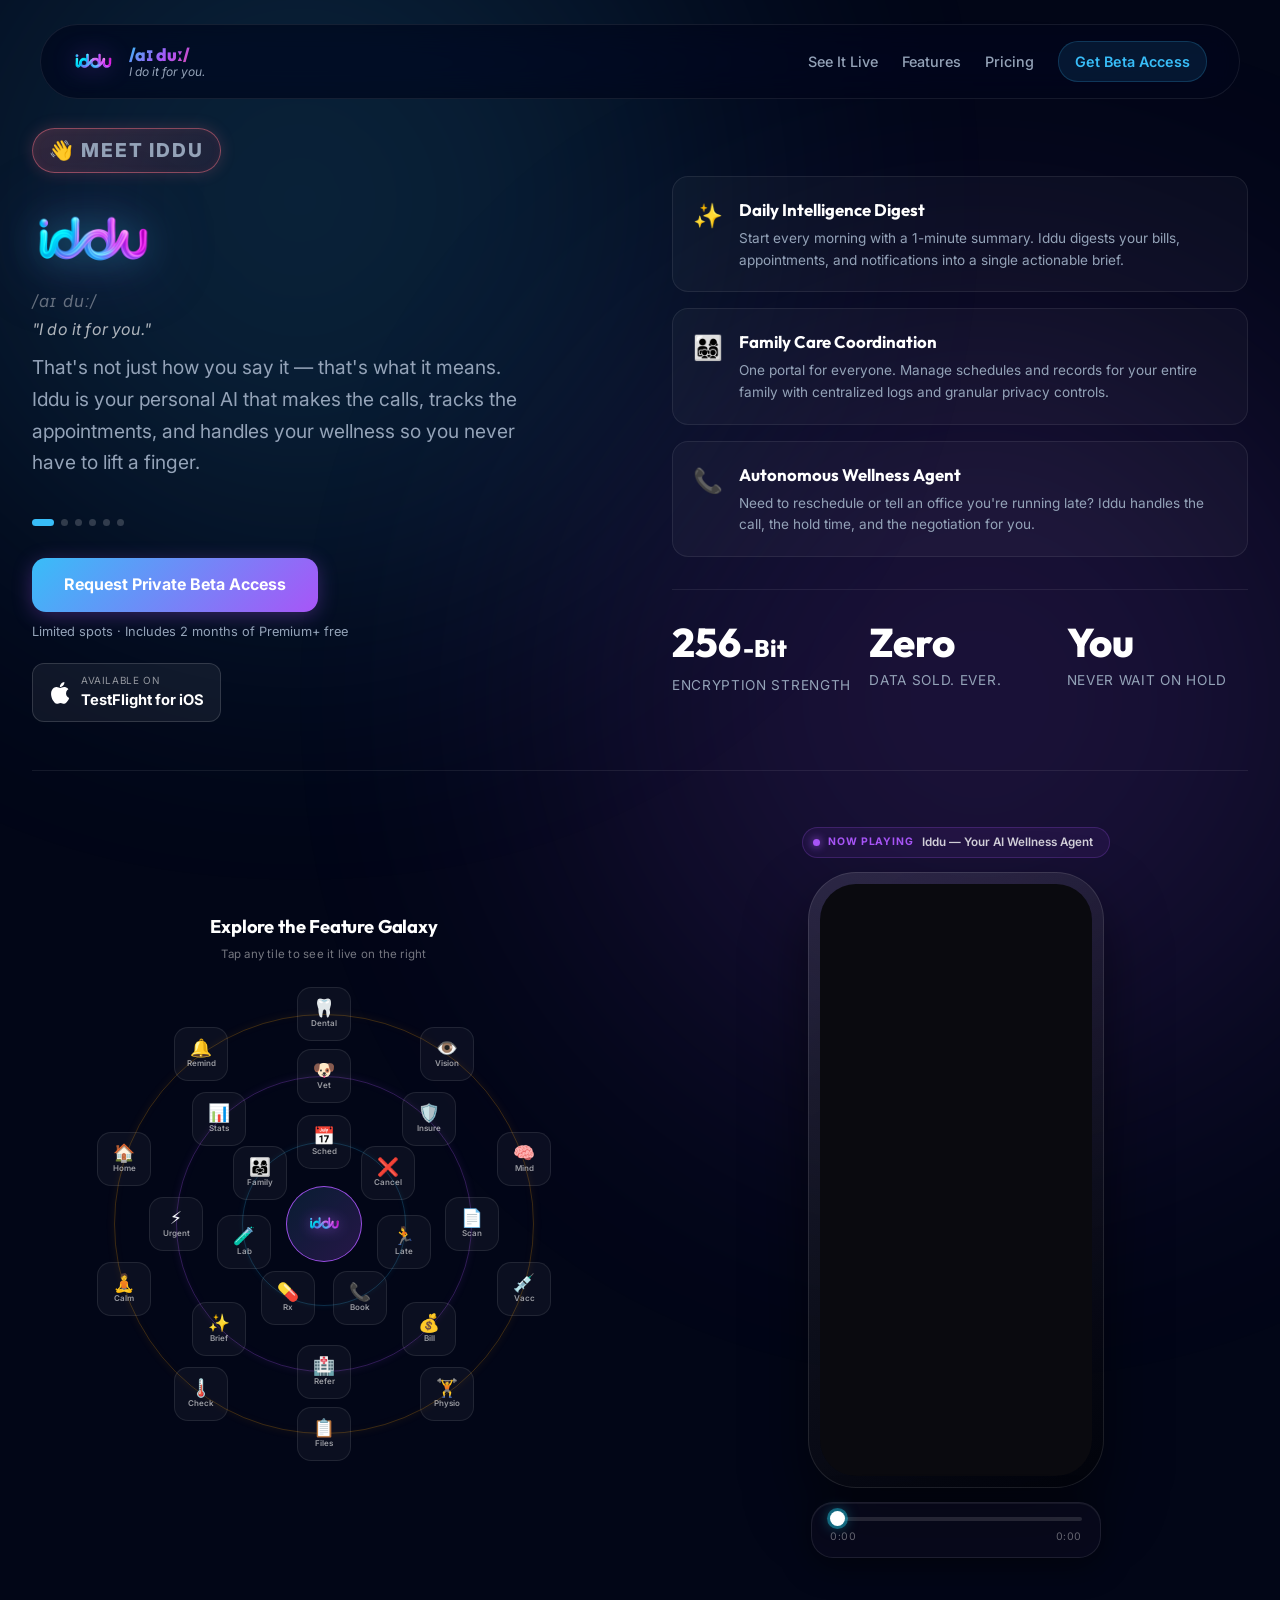
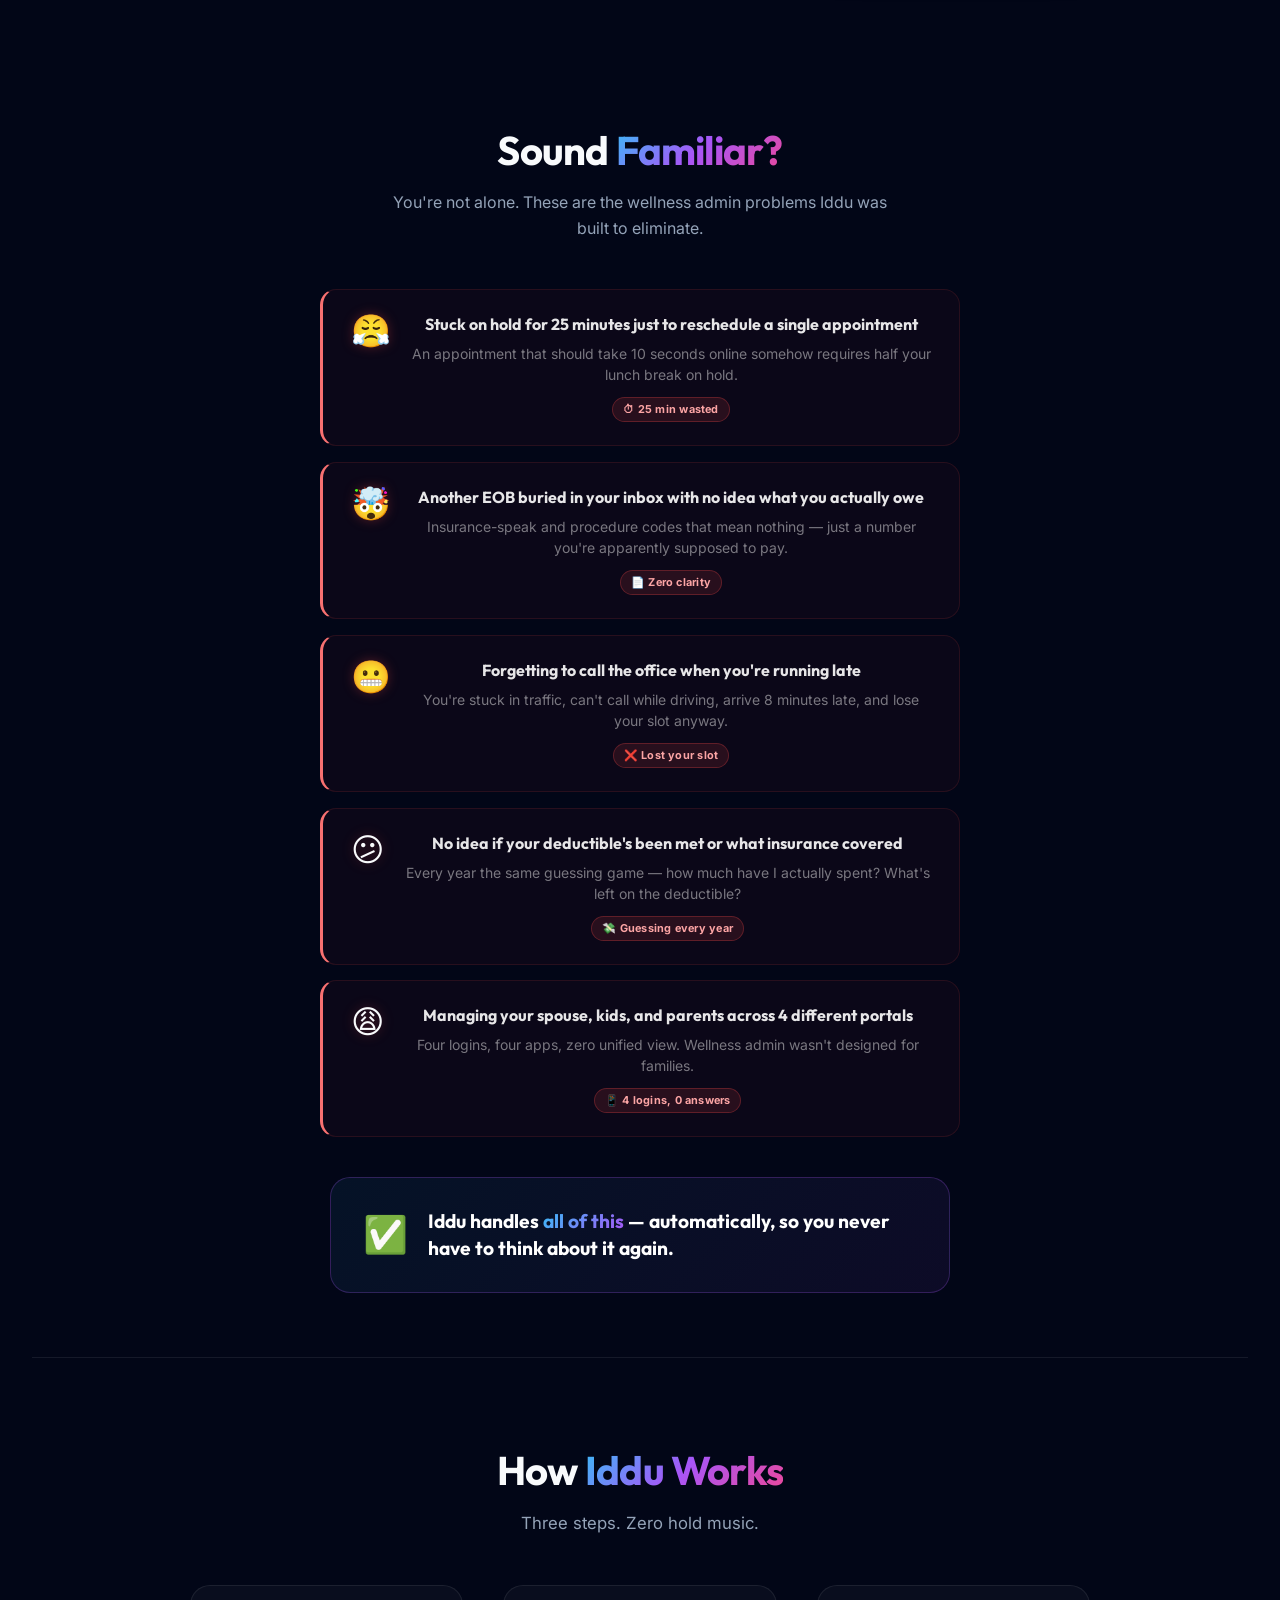
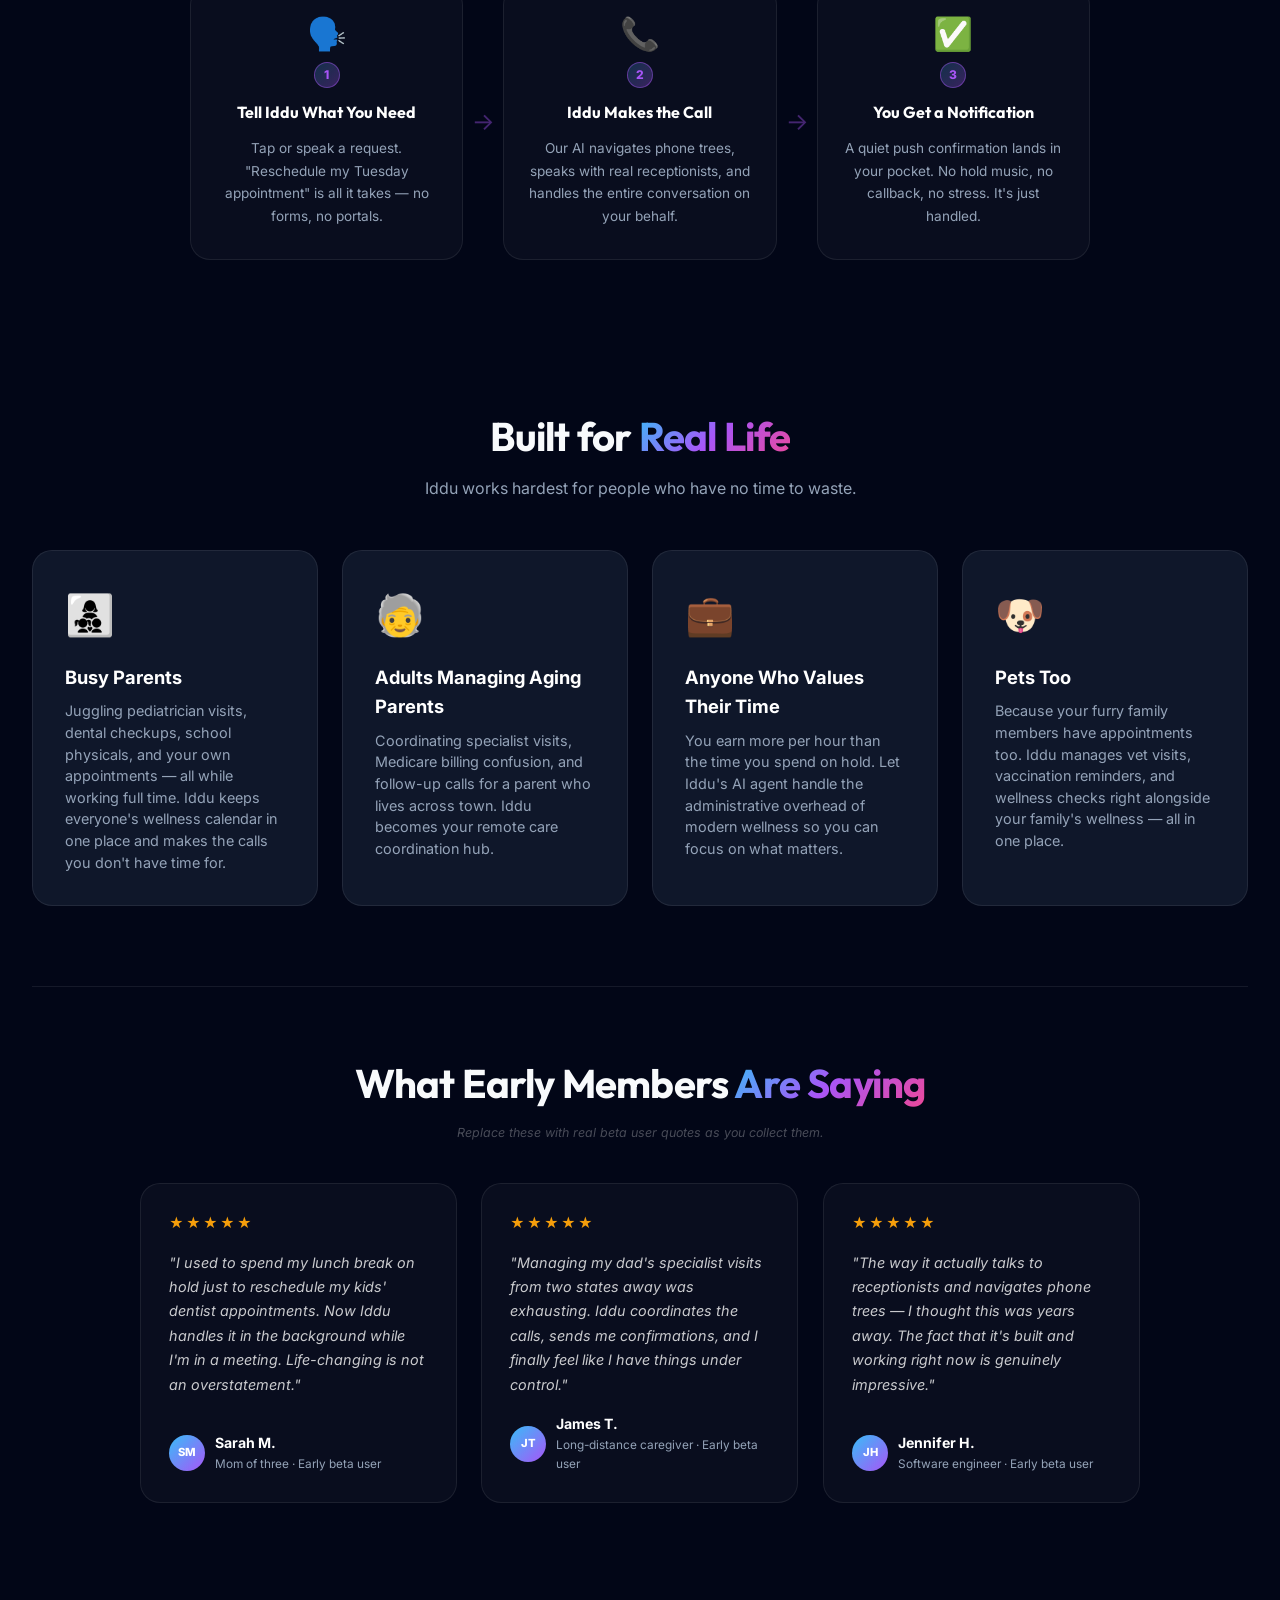
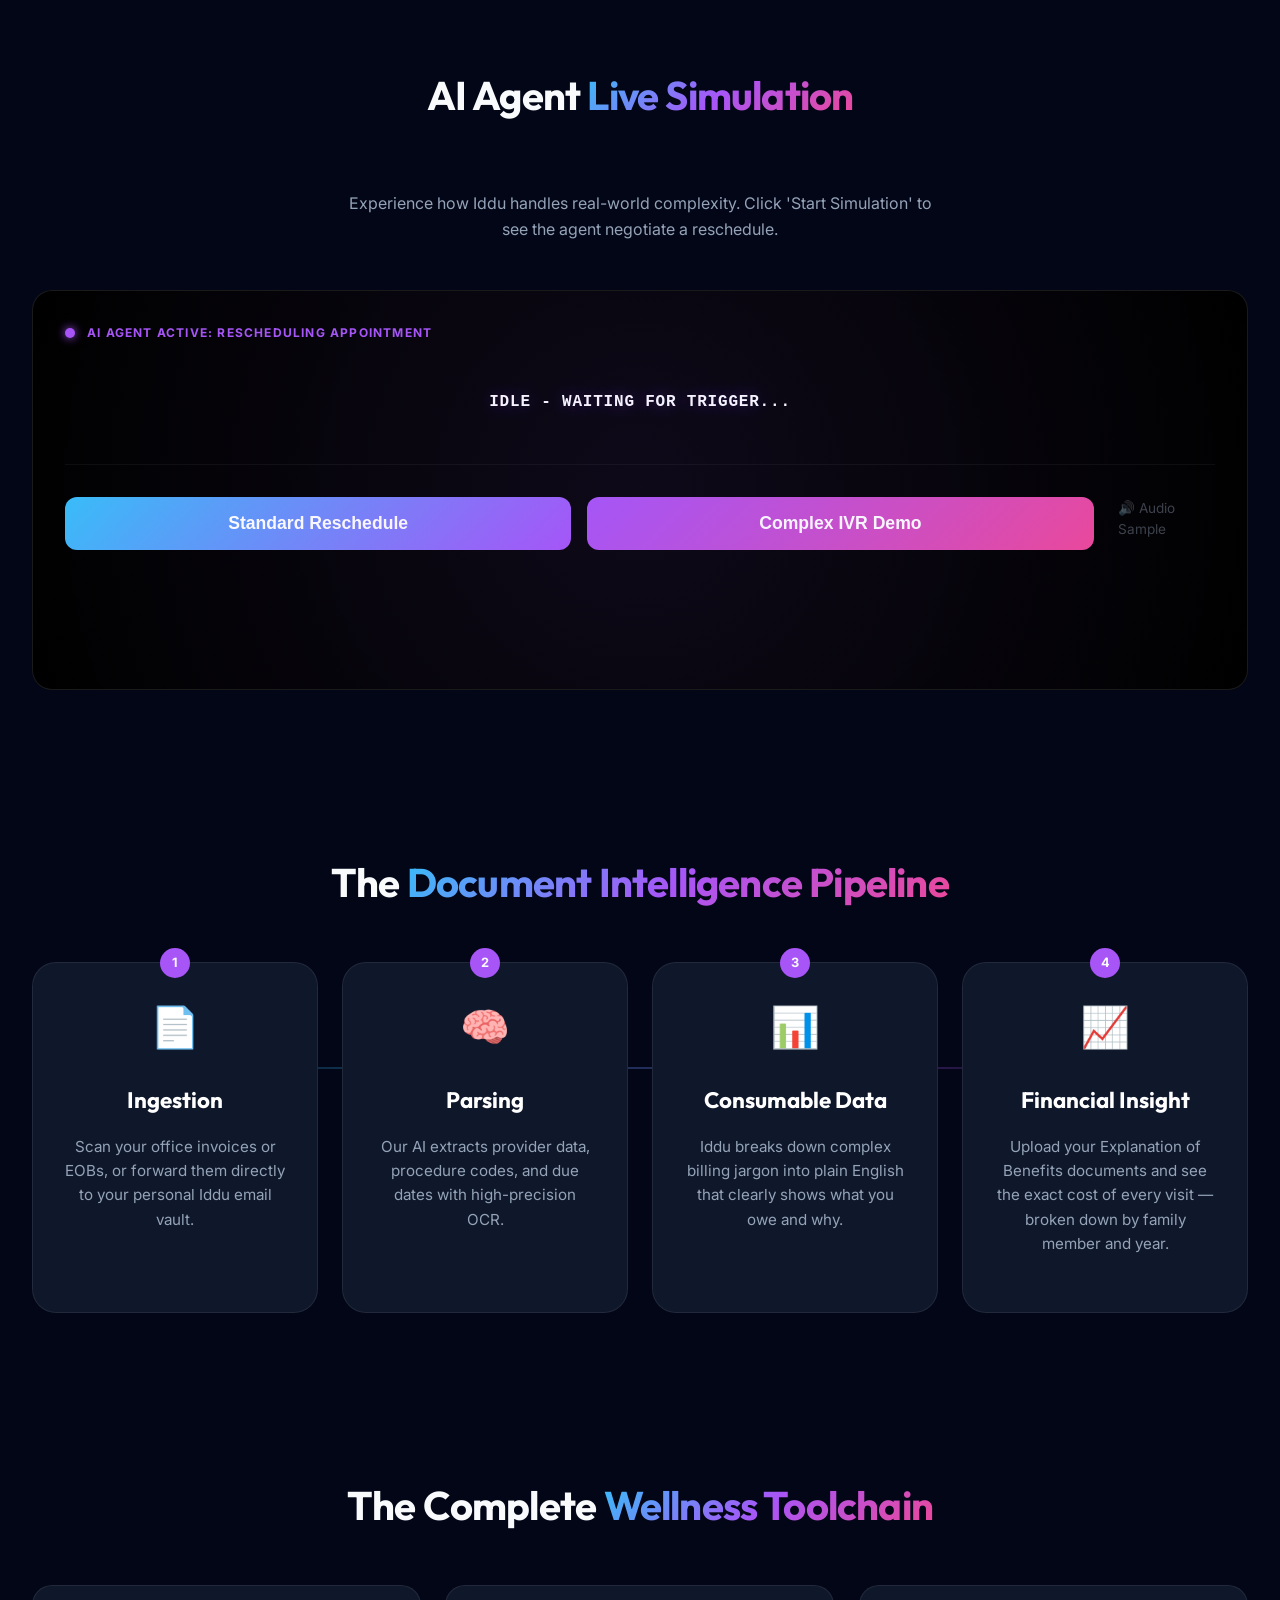
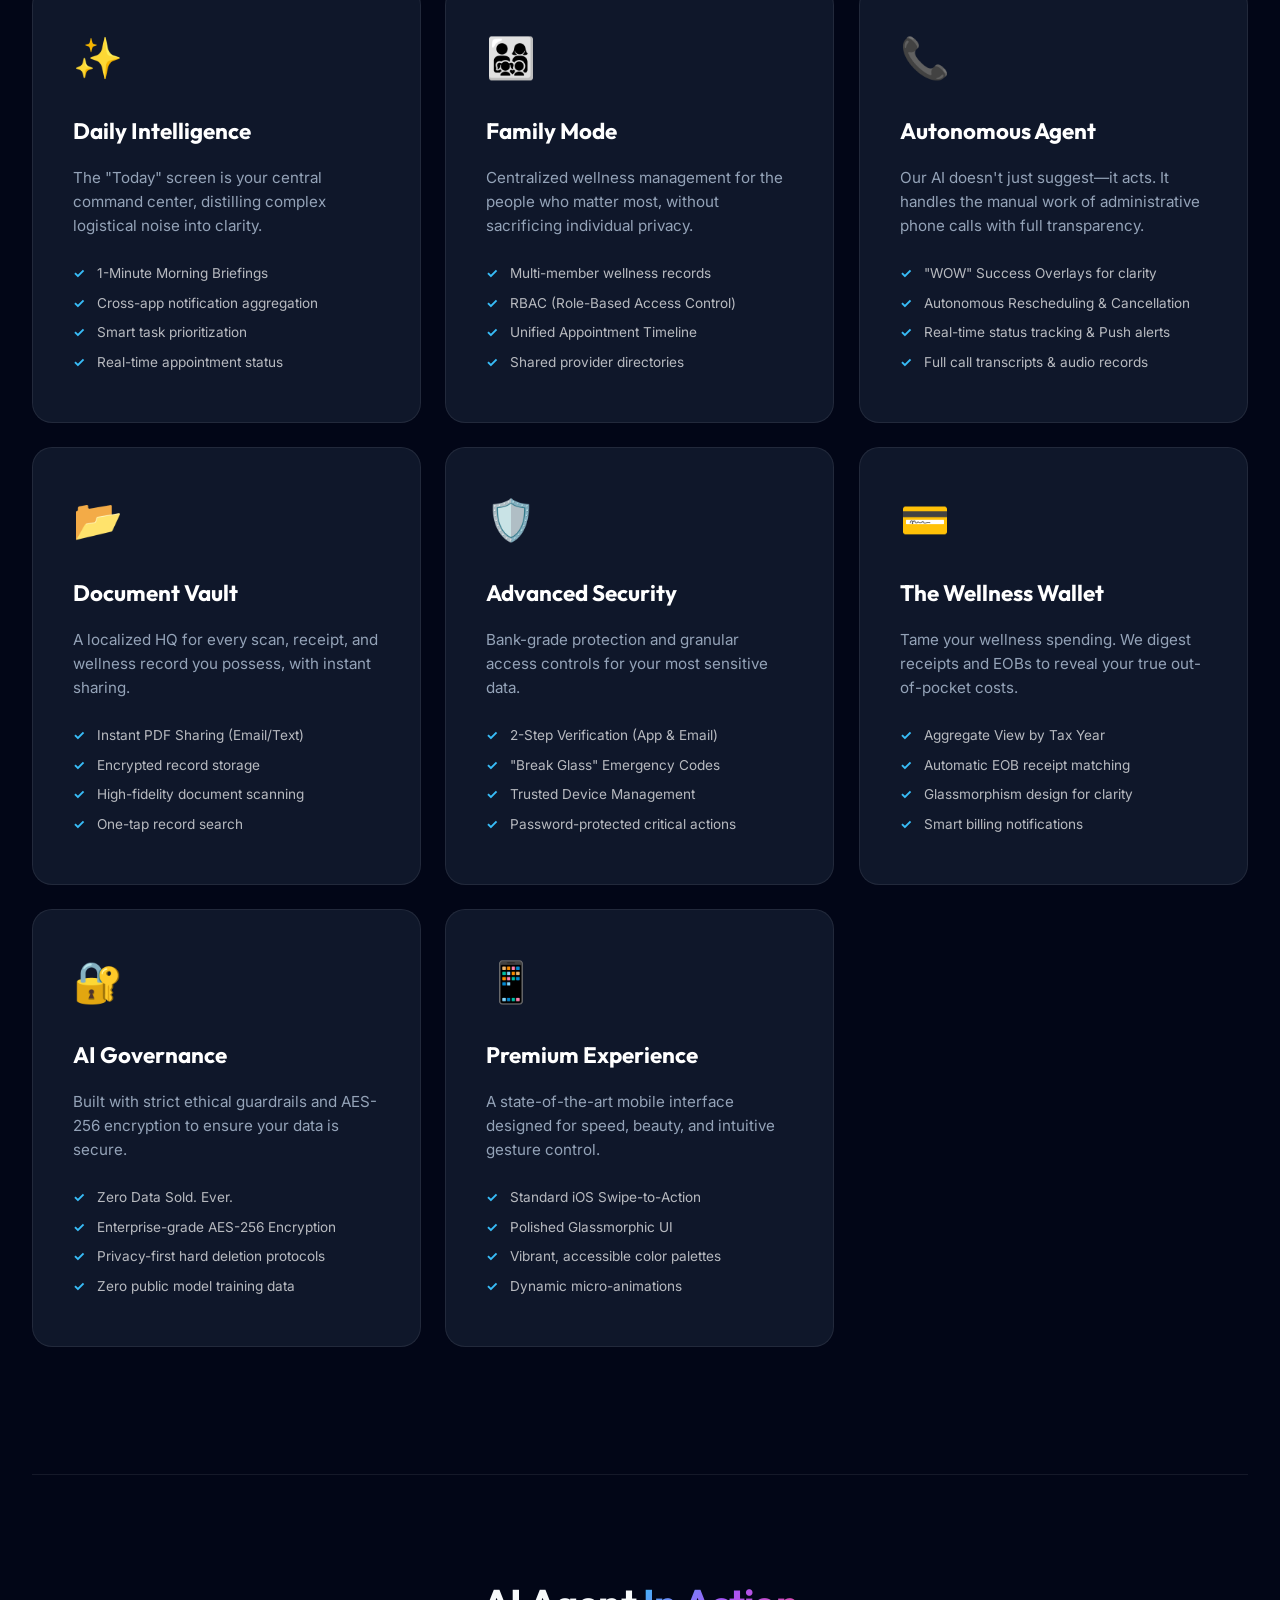
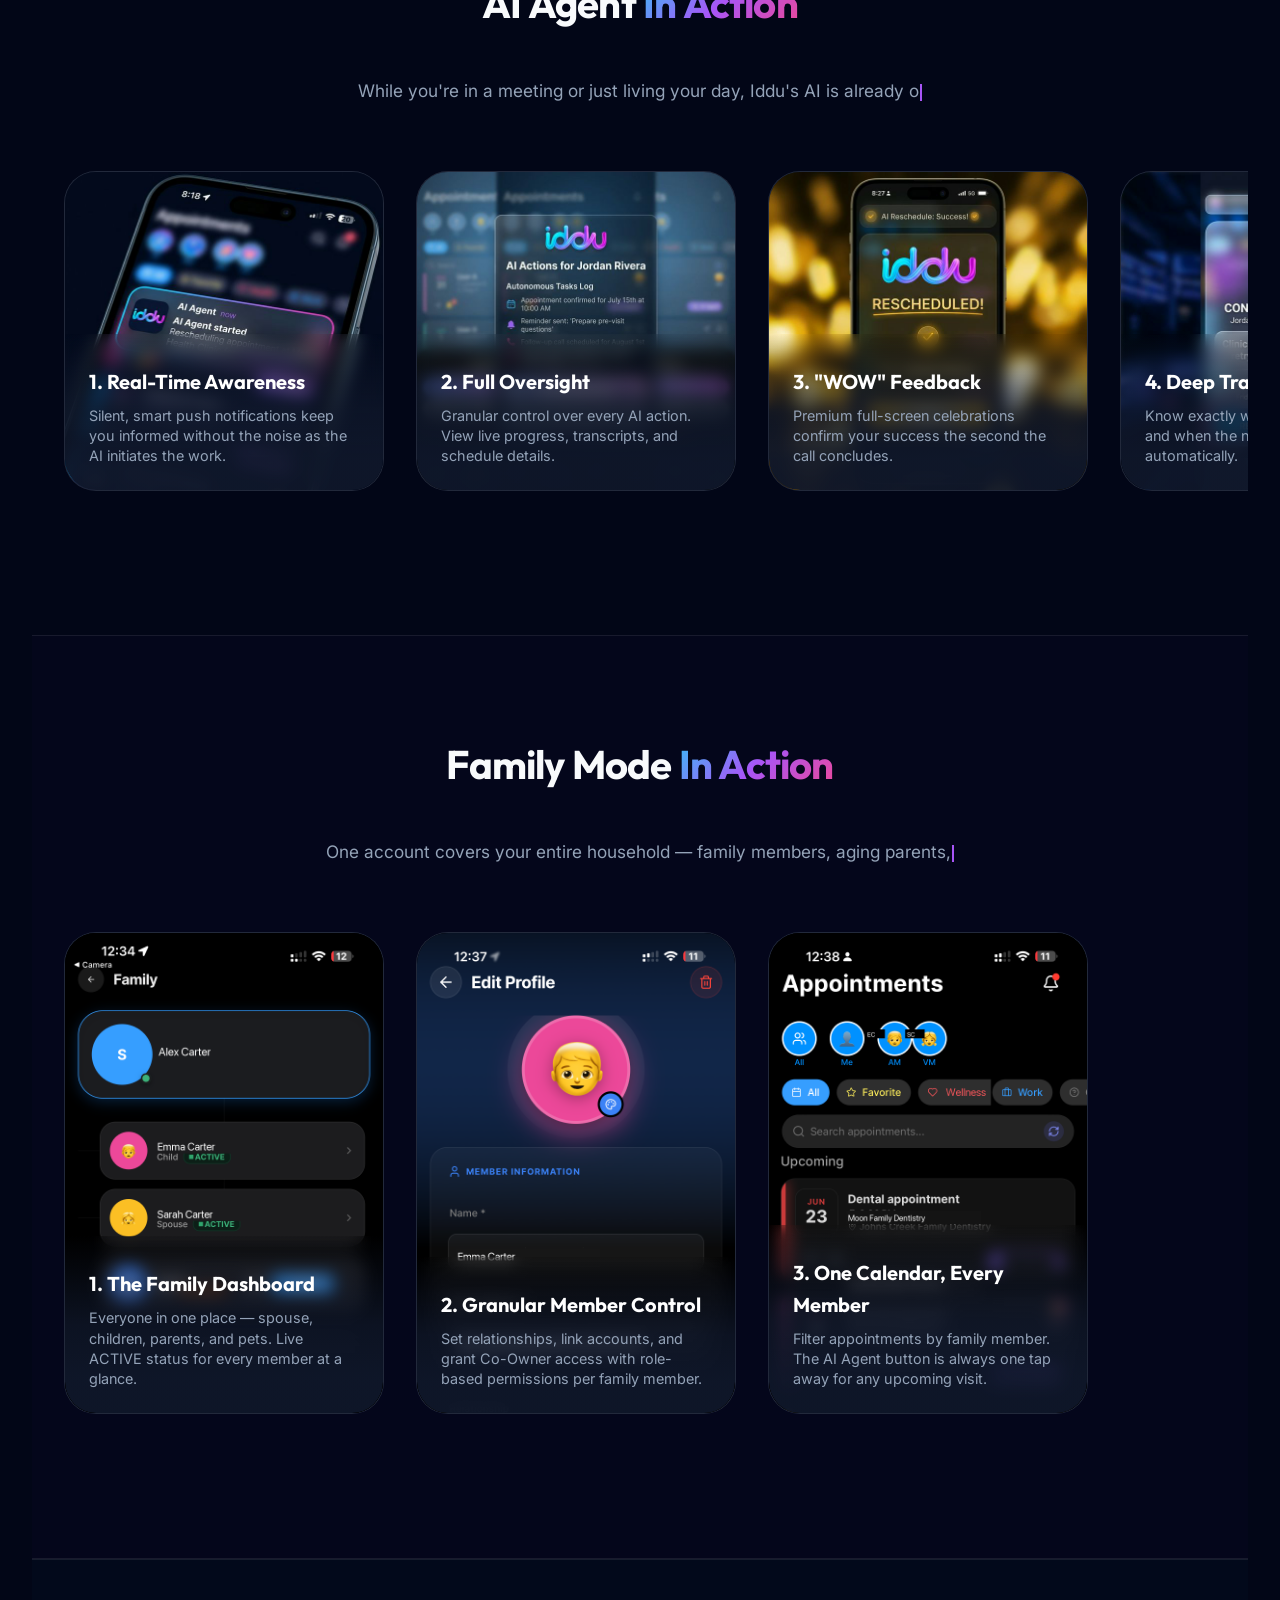
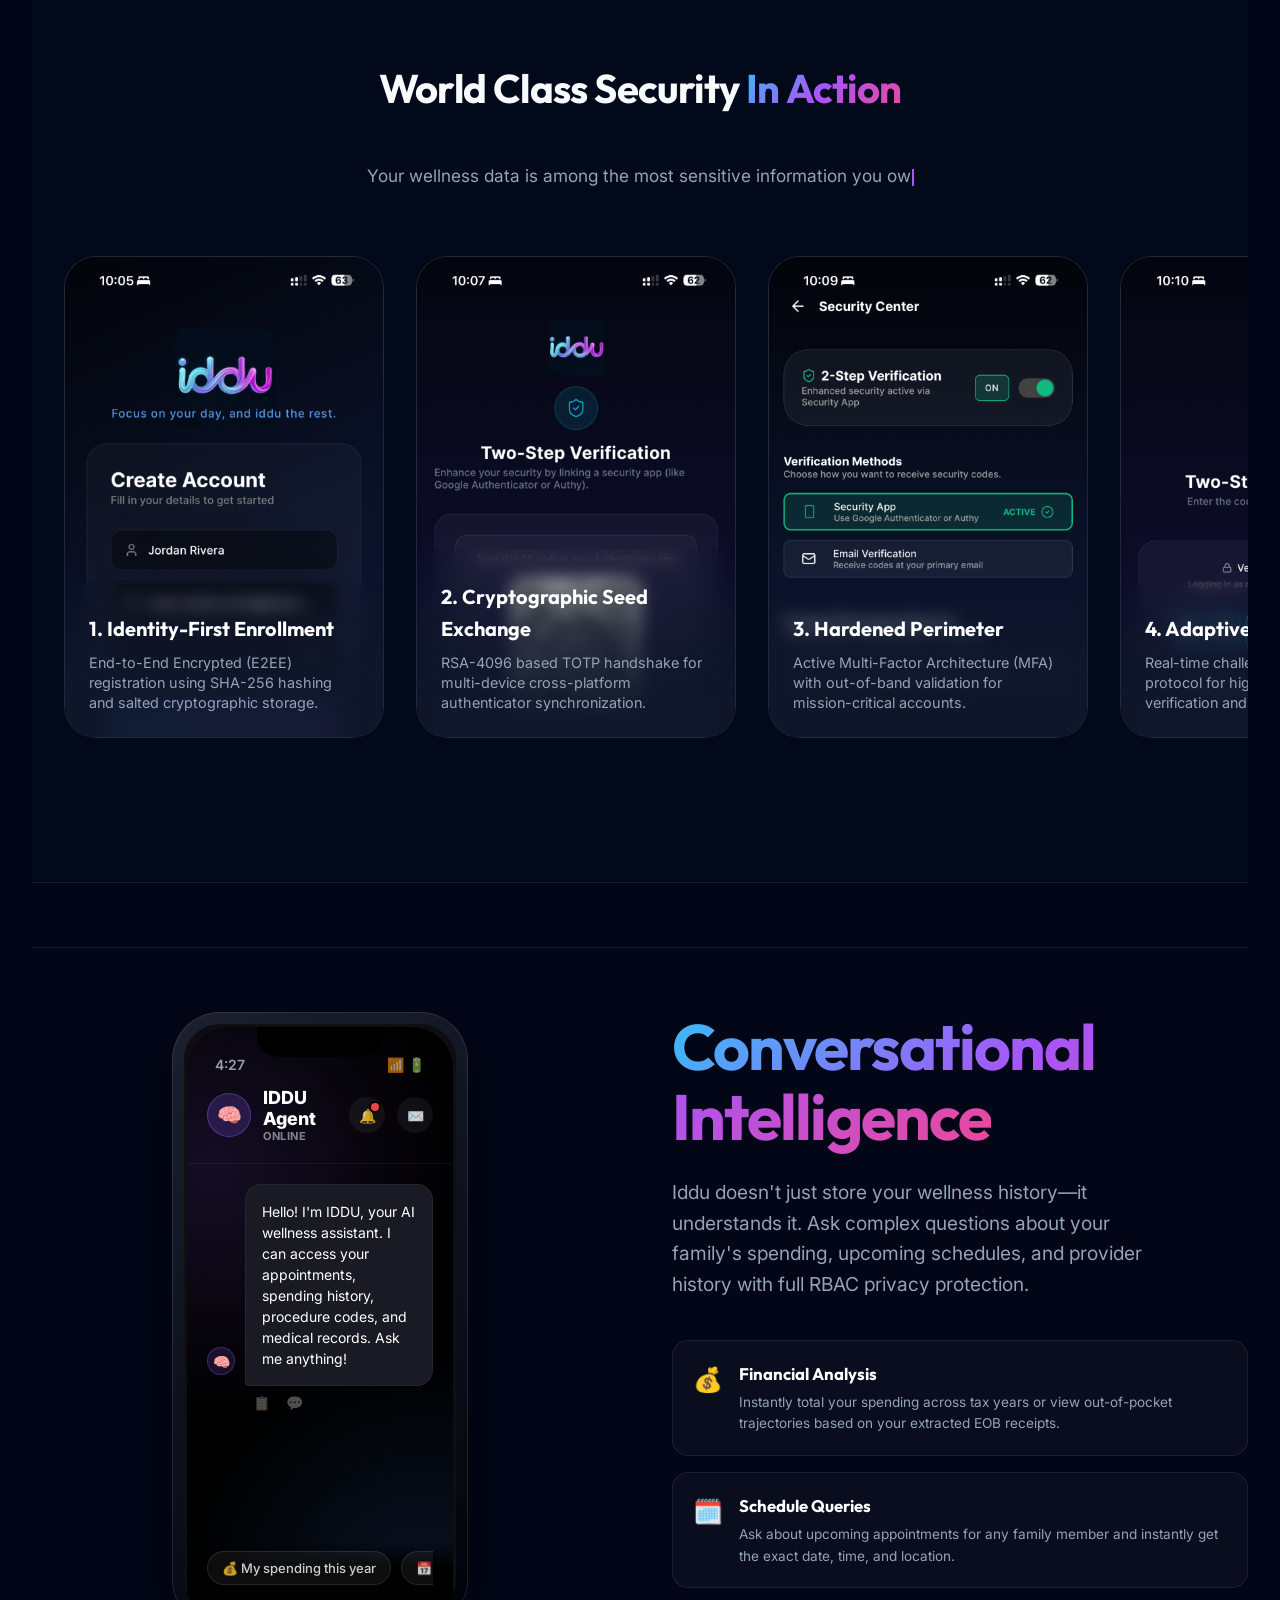
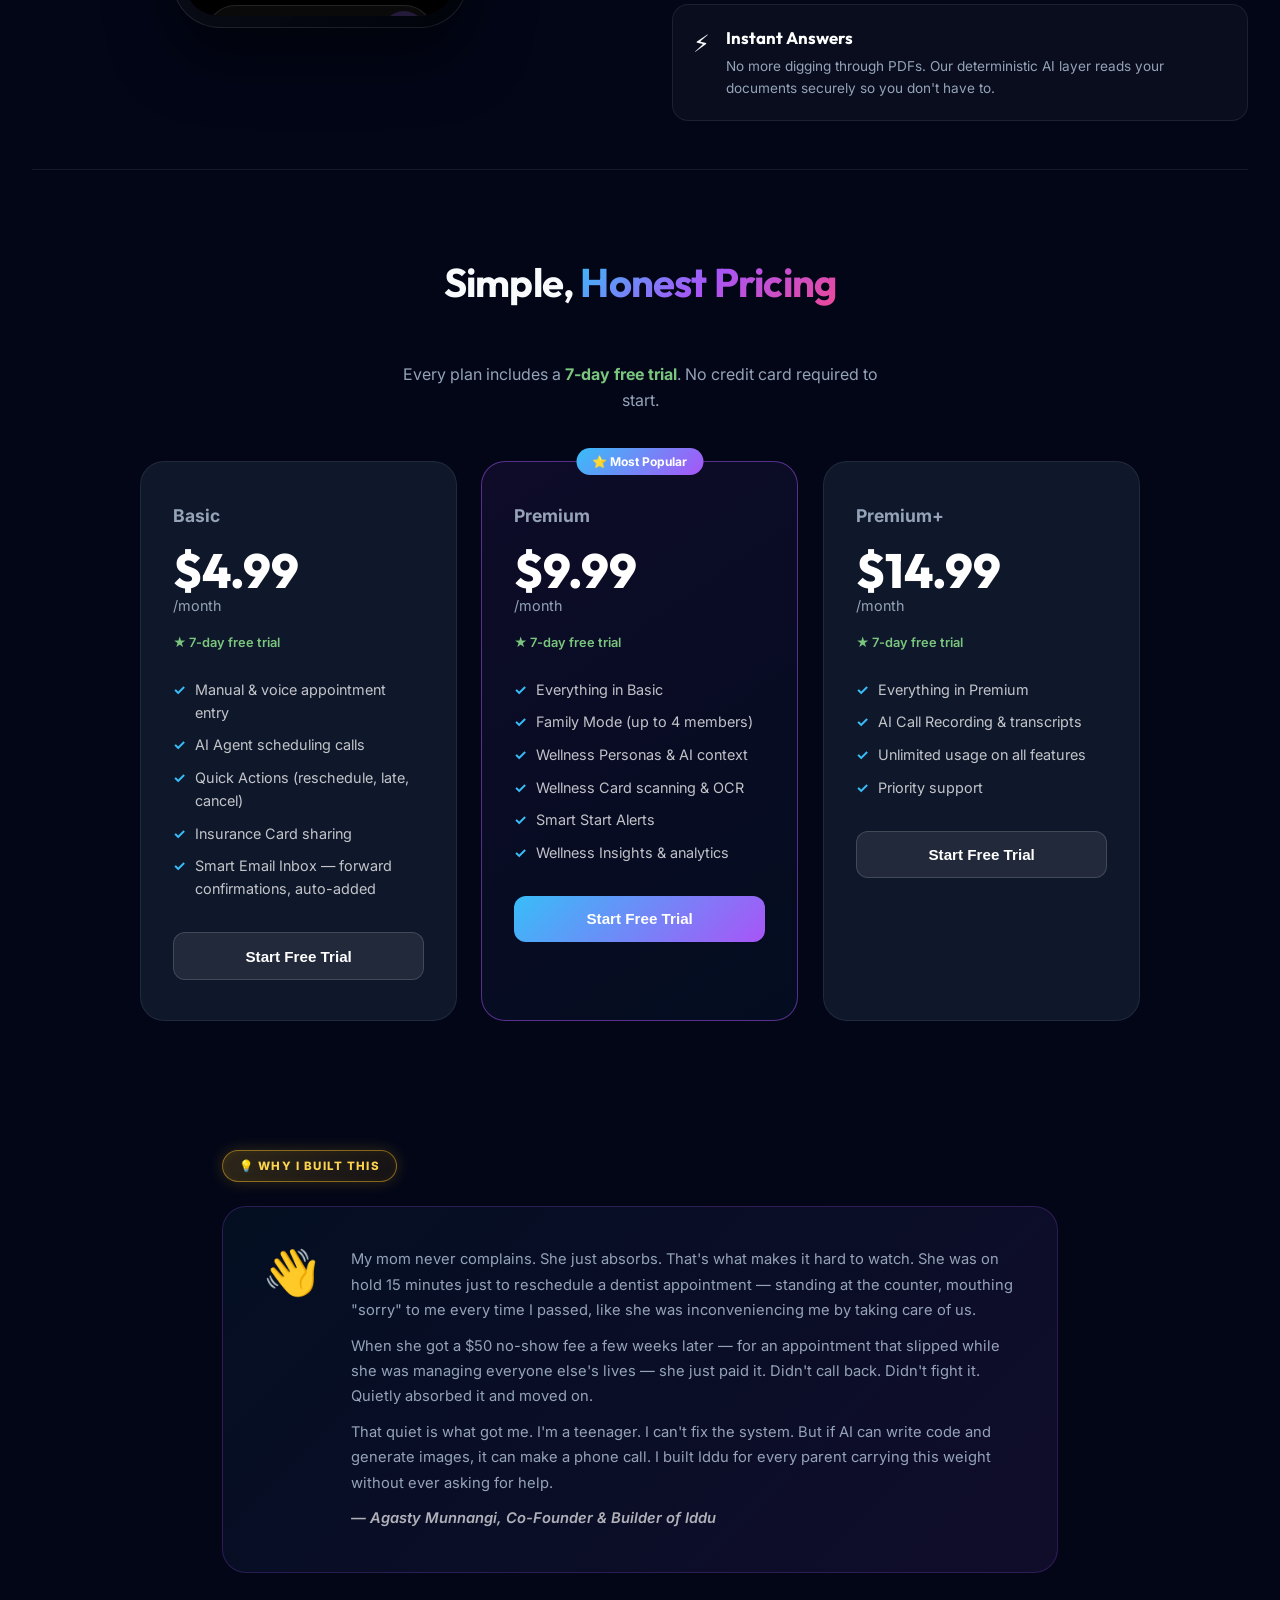
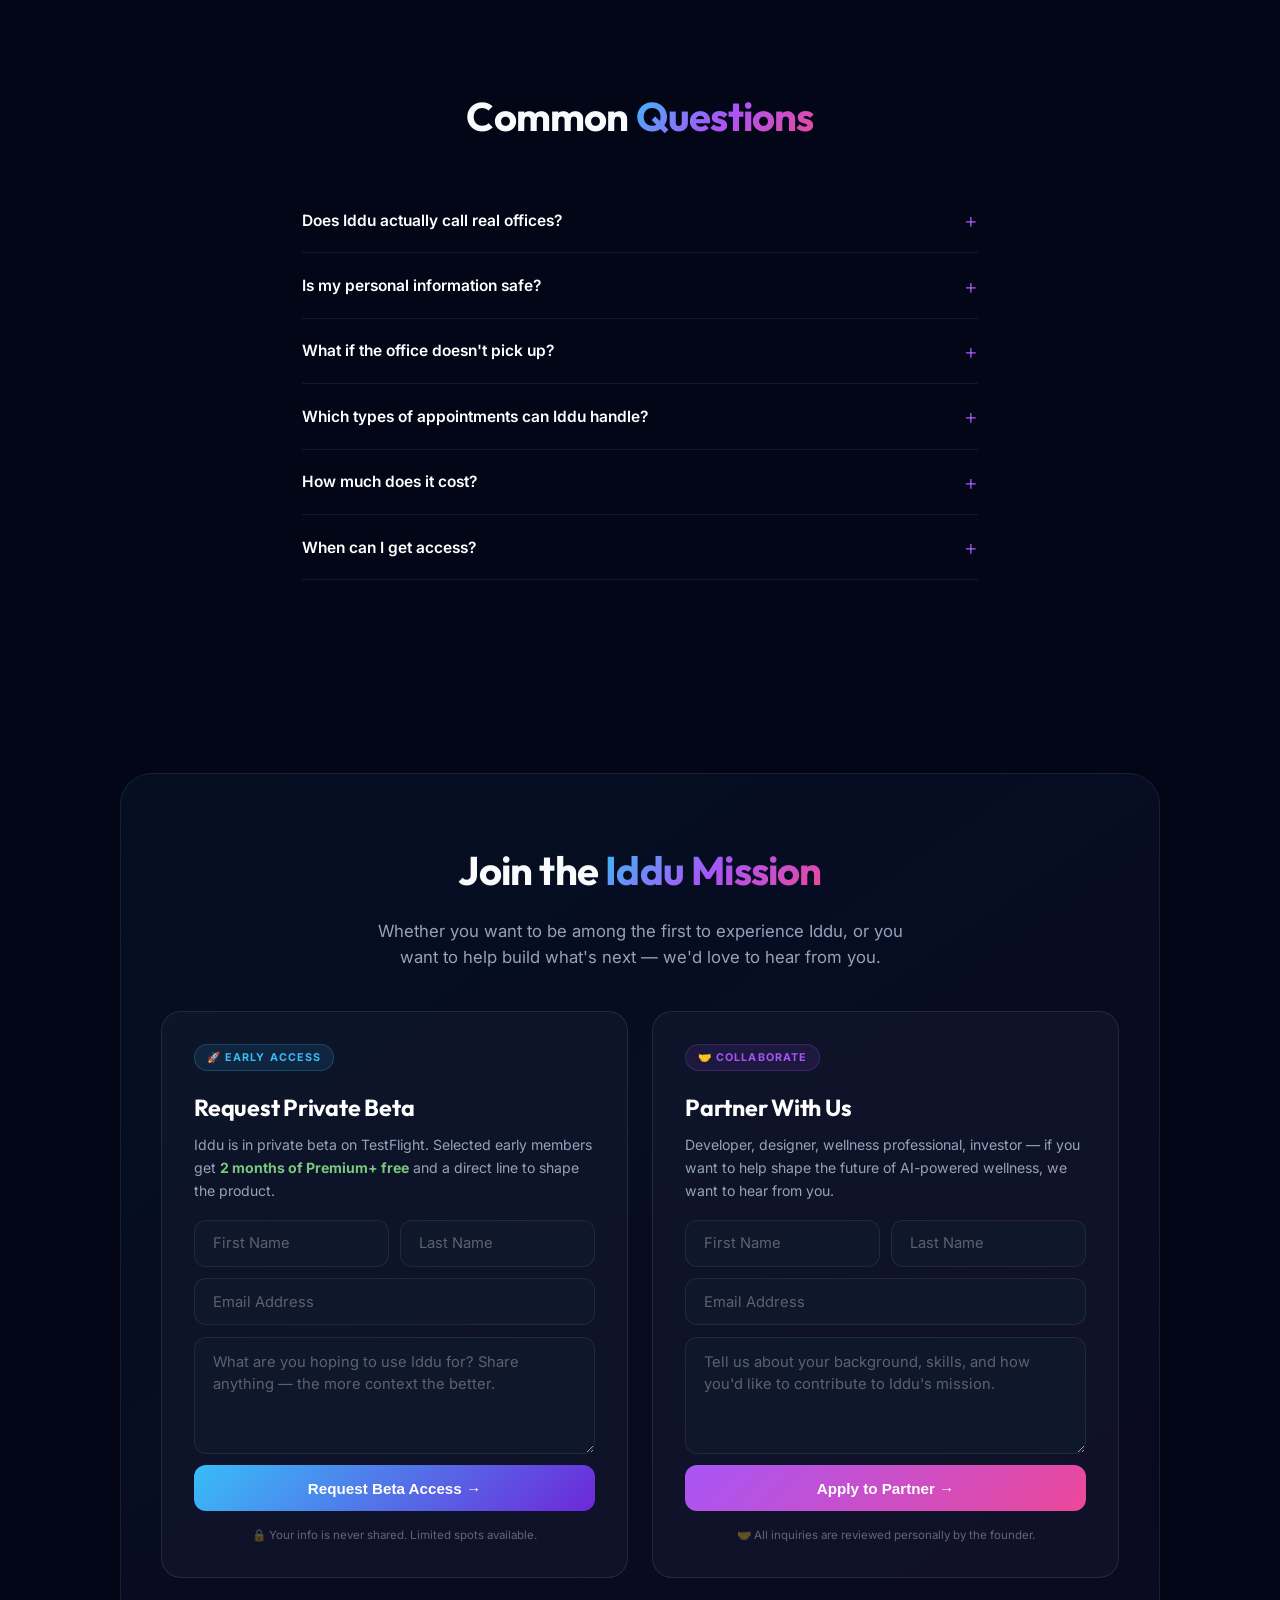
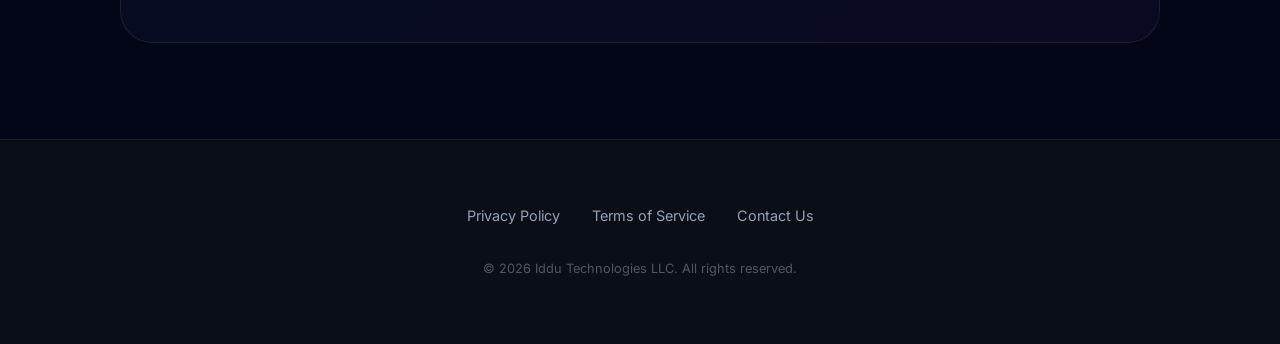
==== commit c7db5941: "fix: replace inaccurate financial description with accurate EOB-based wording Co-Authored-By: Claude" ====
--- a/index.html
+++ b/index.html
@@ -2757,7 +2757,7 @@
           <div class="step-num">4</div>
           <span class="fb-icon" style="font-size: 2.5rem; margin-bottom: 1.5rem; display: block;">📈</span>
           <h3 class="fb-title">Financial Insight</h3>
-          <p class="fb-desc">Know your out-of-pocket spending, track your history for tax season, and get total financial peace of mind.</p>
+          <p class="fb-desc">Upload your Explanation of Benefits documents and see the exact cost of every visit — broken down by family member and year.</p>
         </div>
       </div>
     </section>
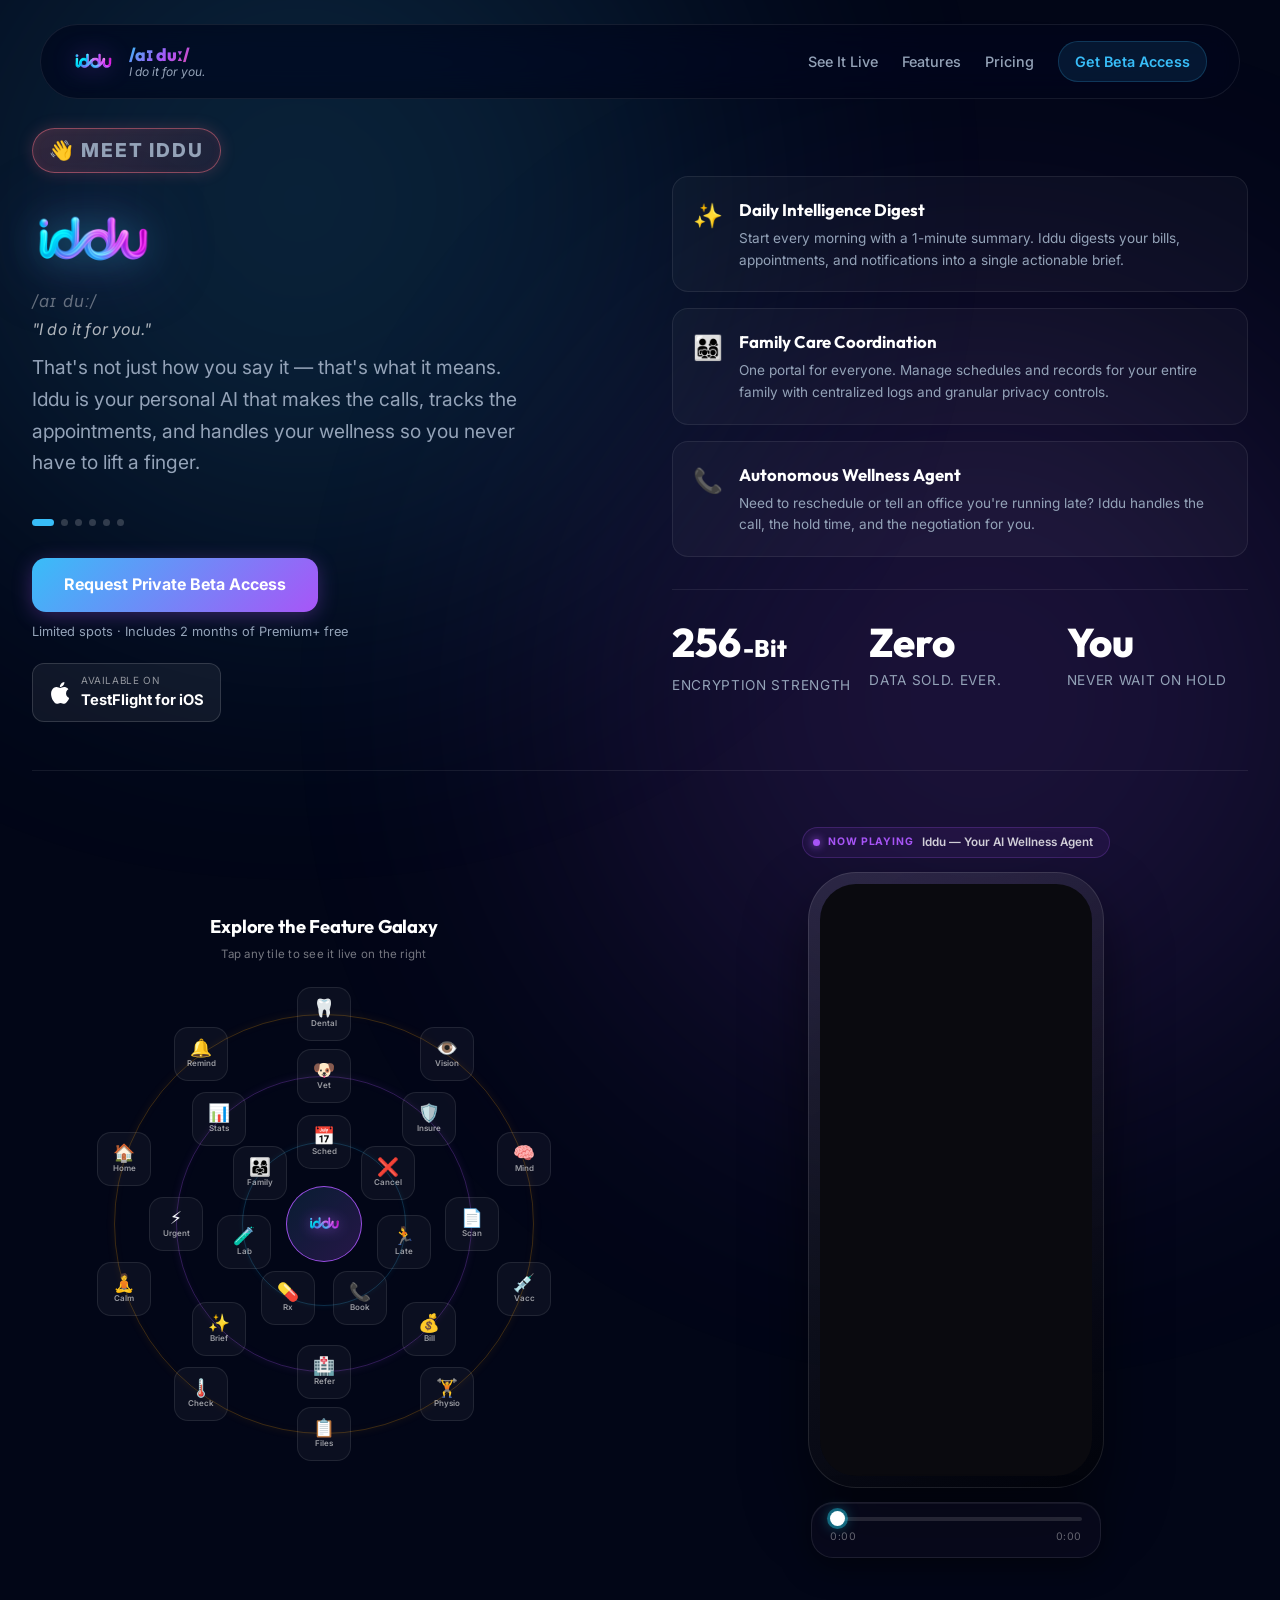
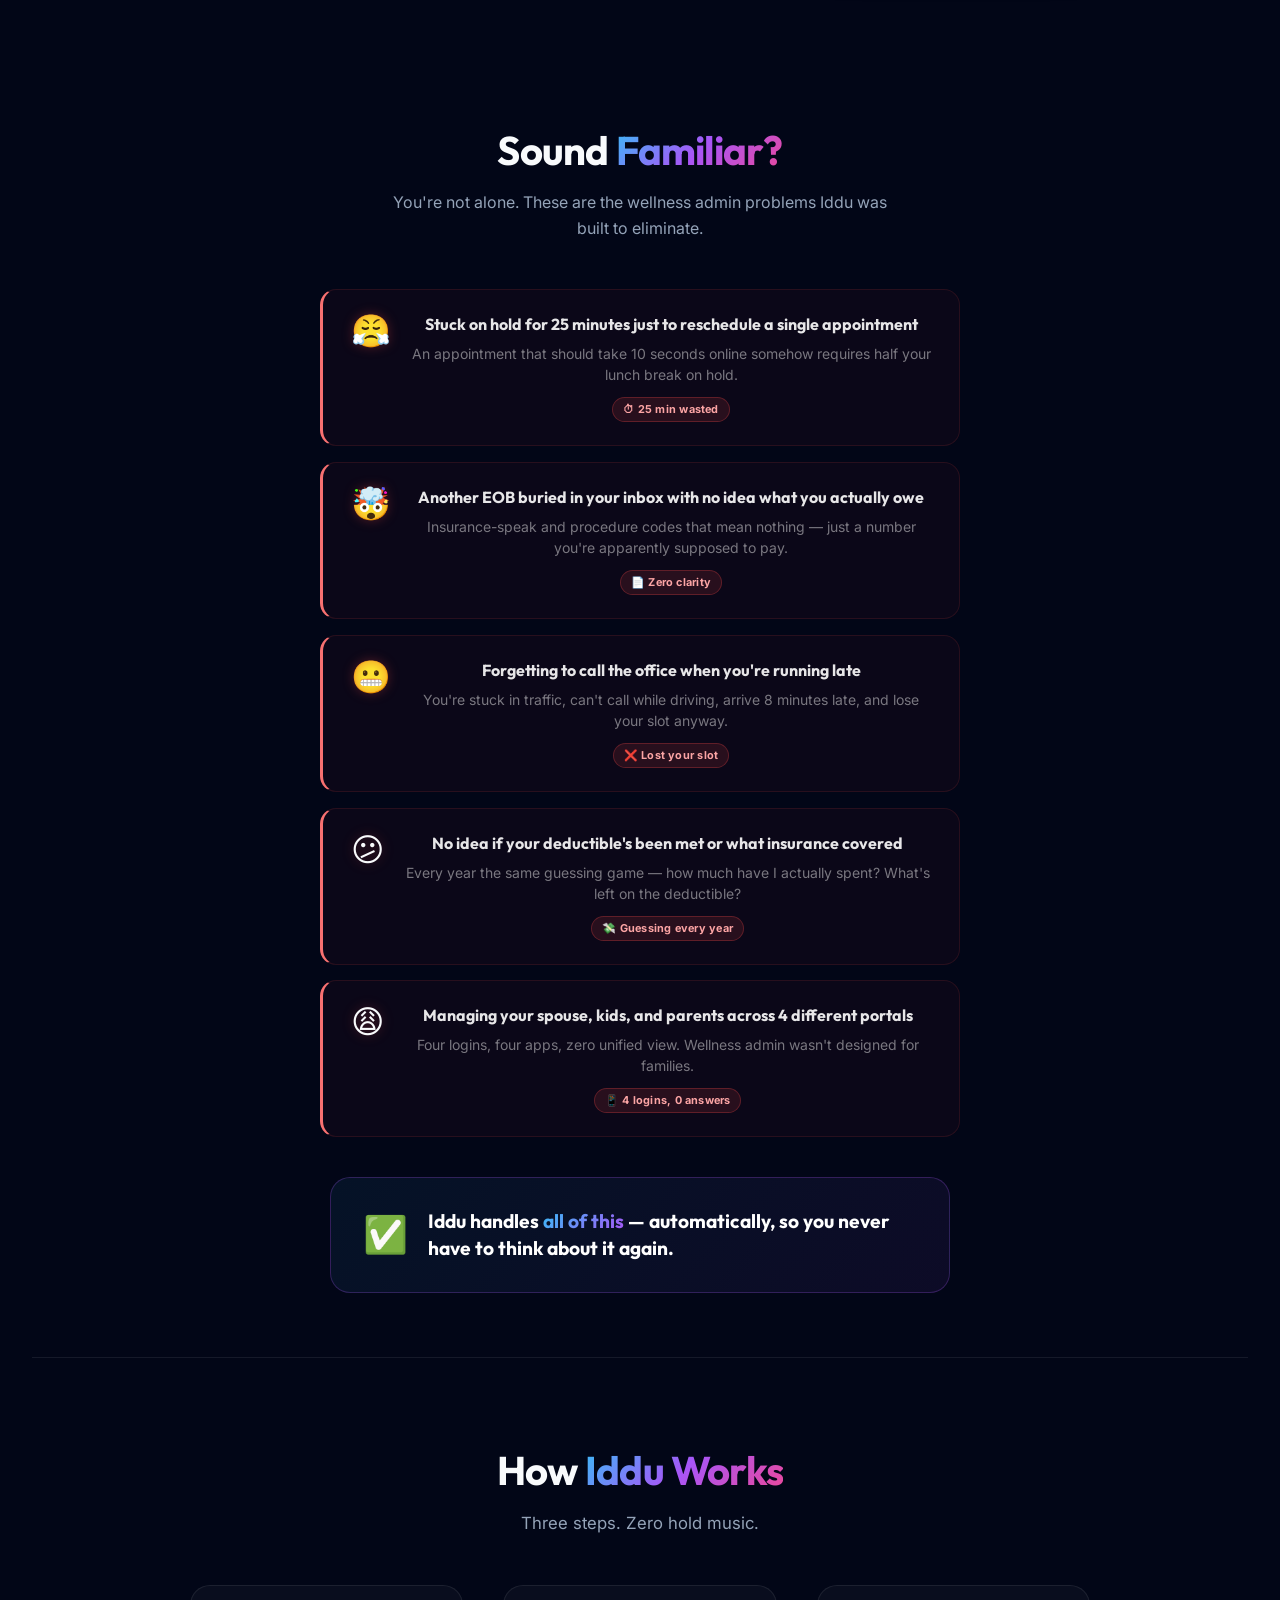
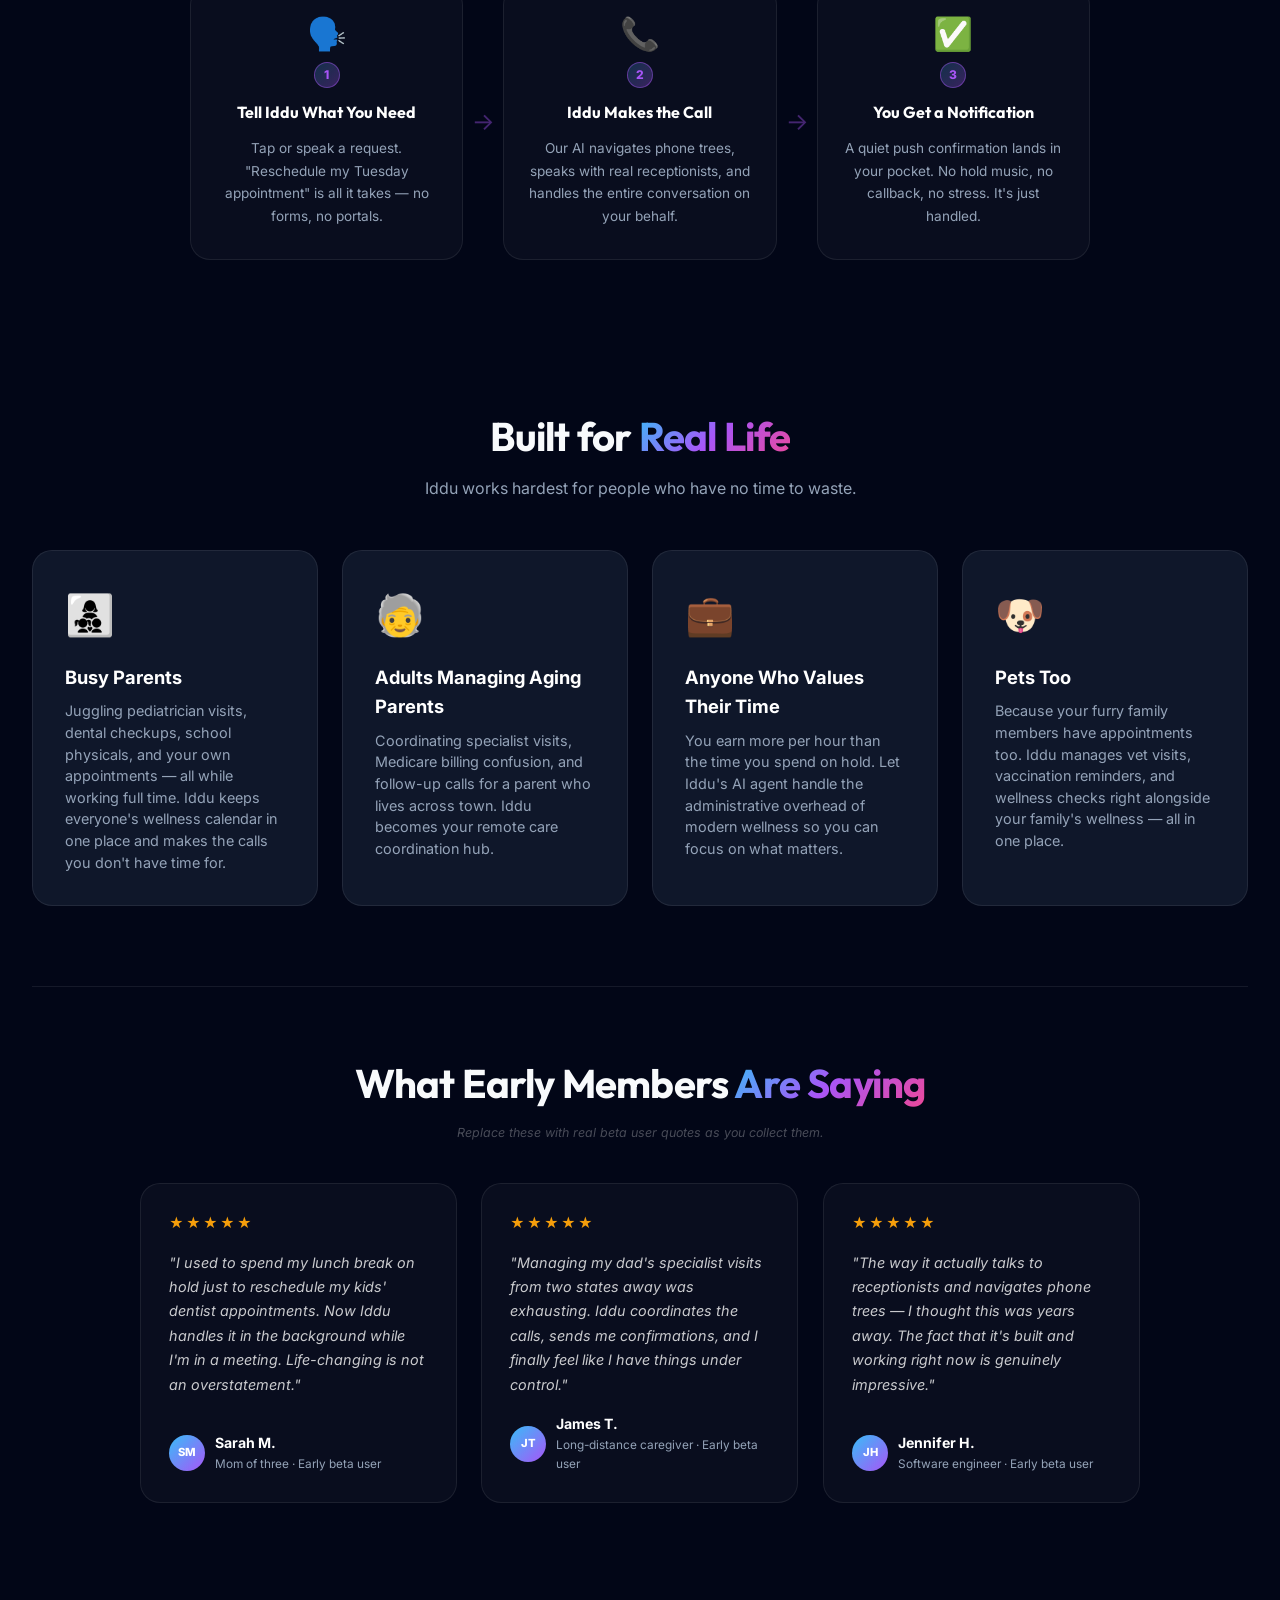
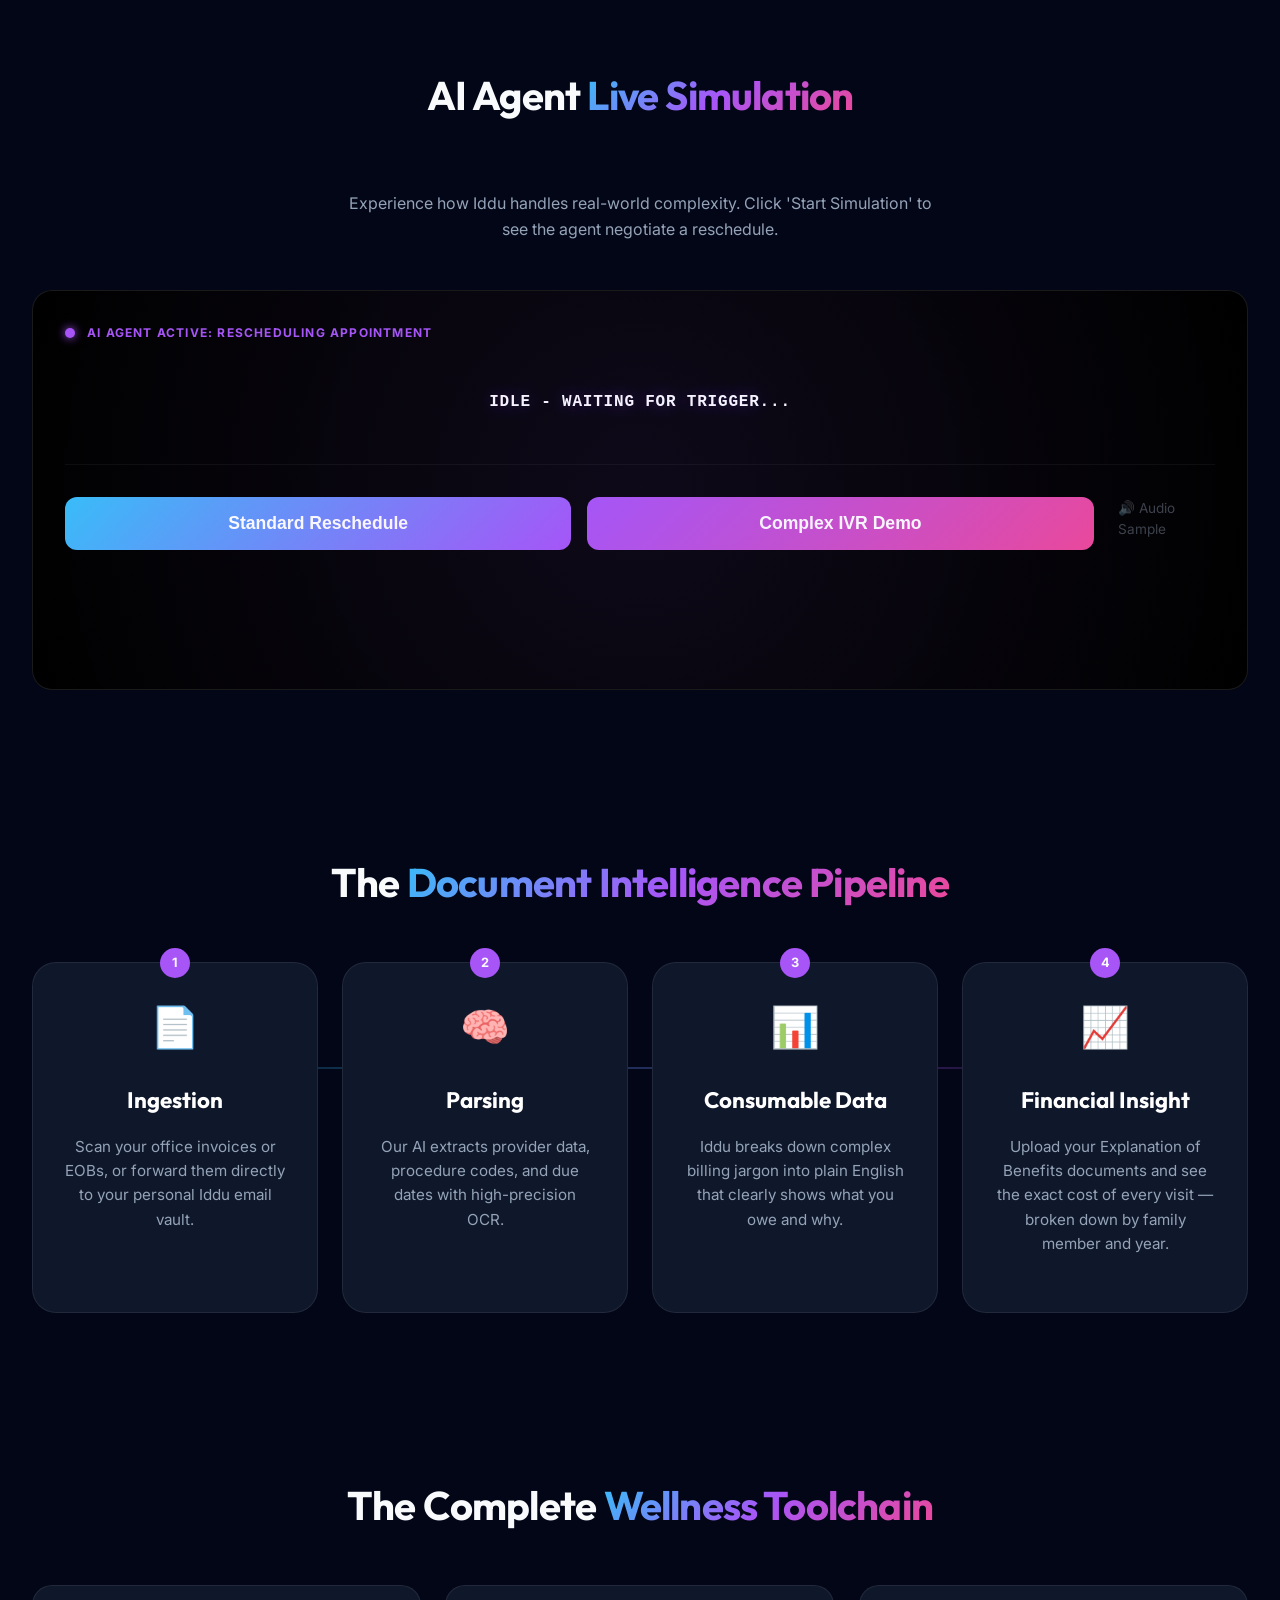
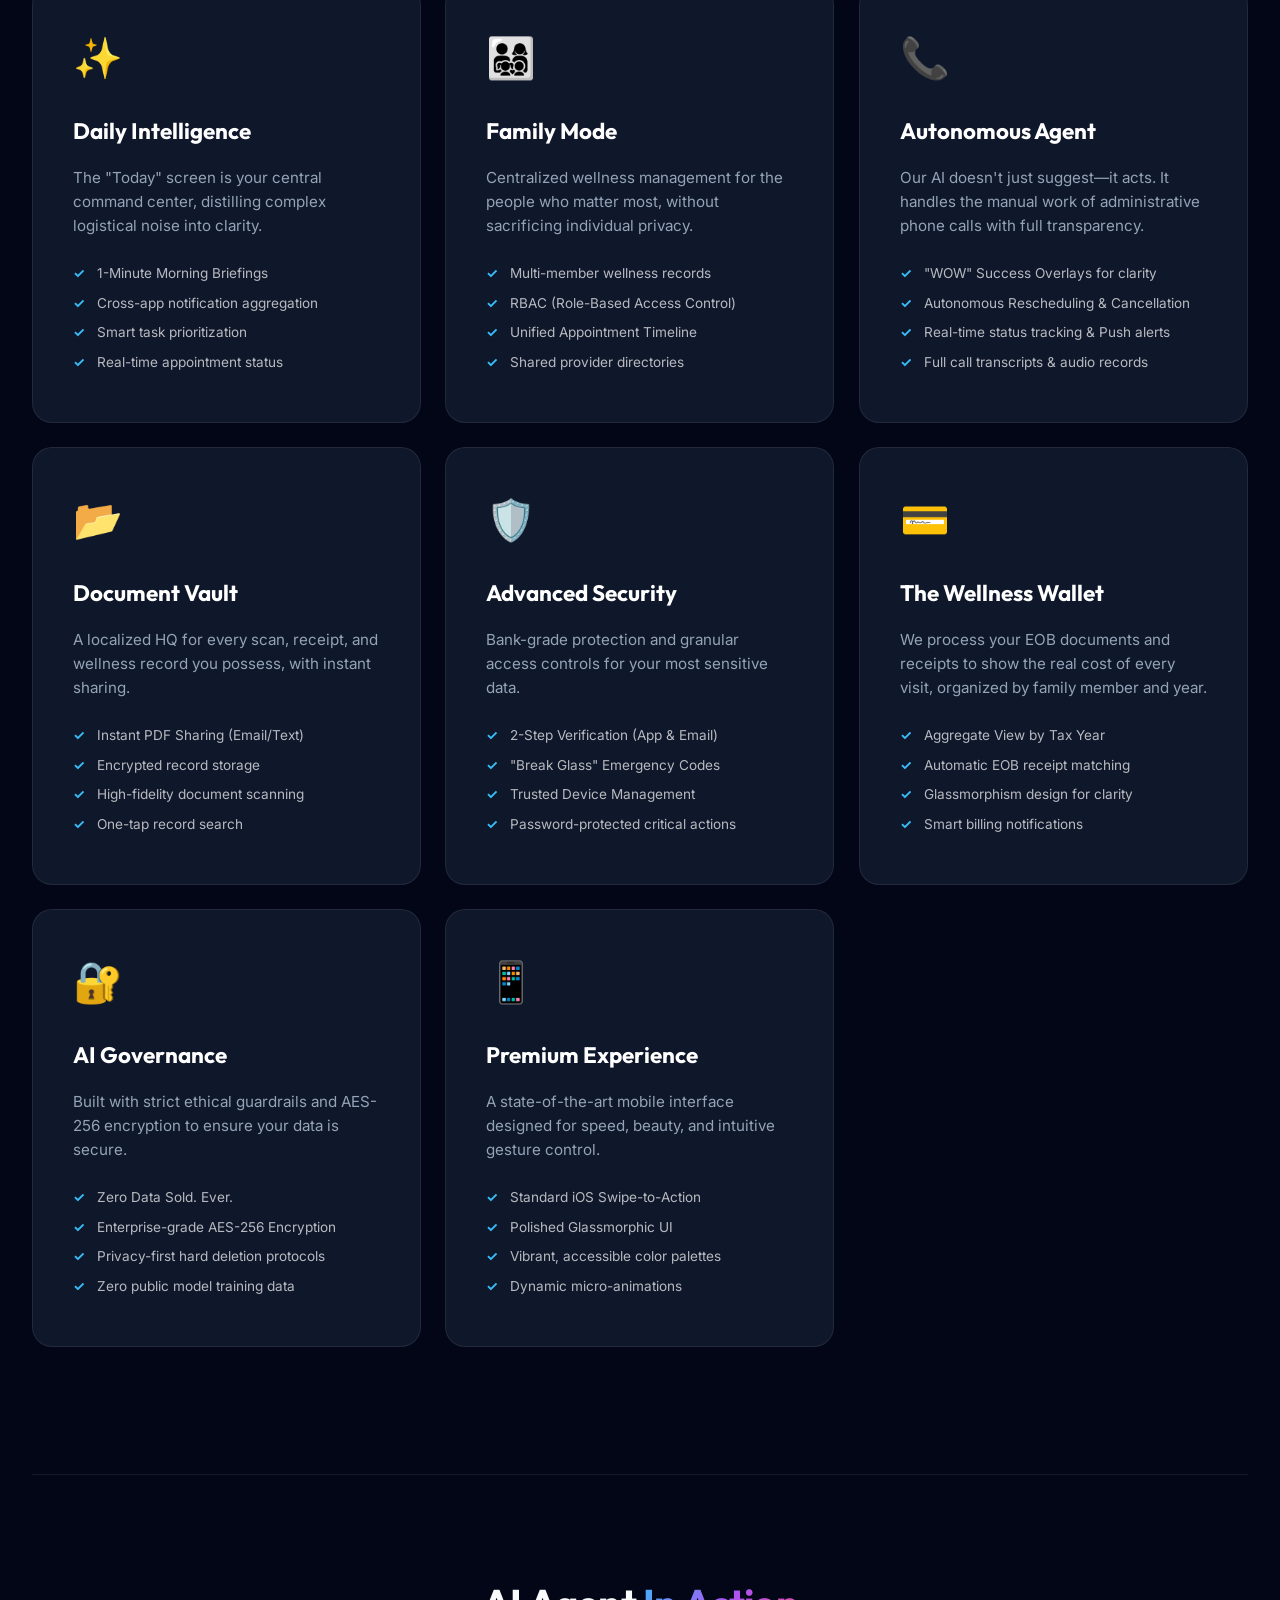
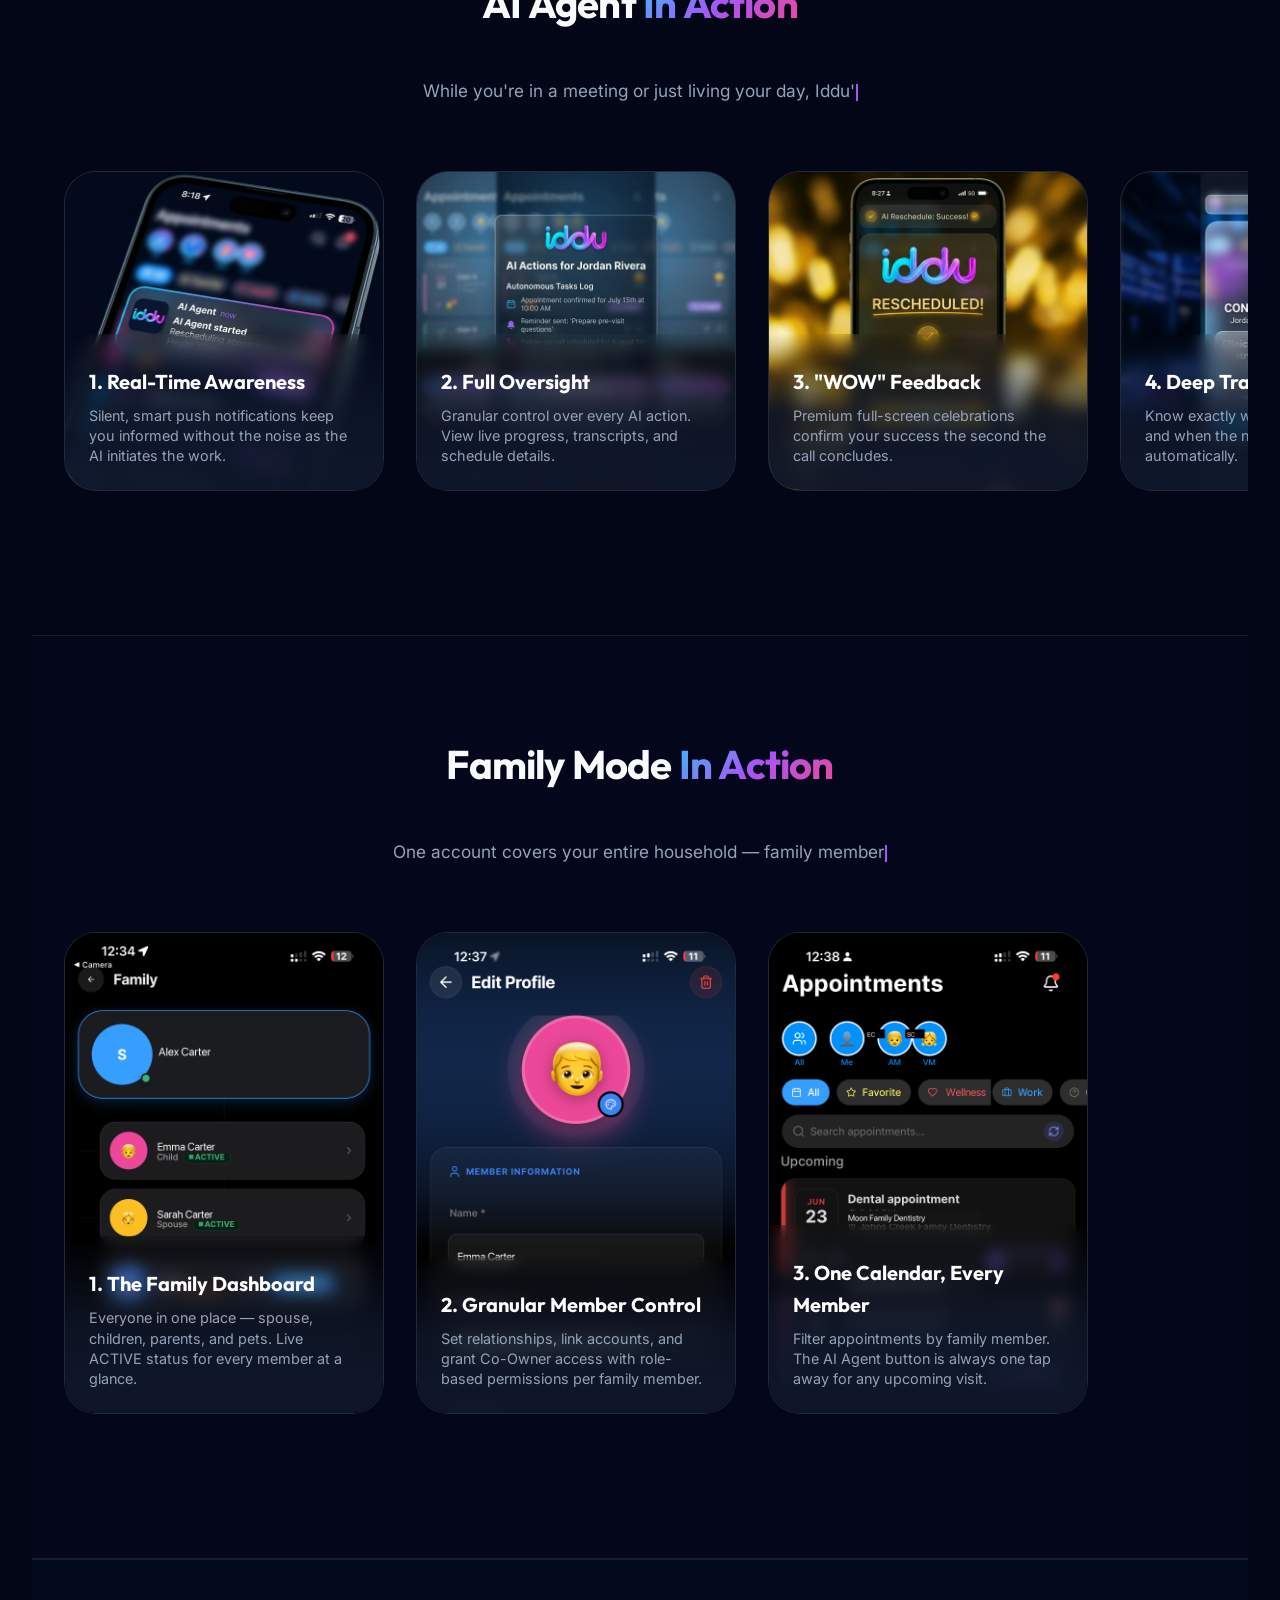
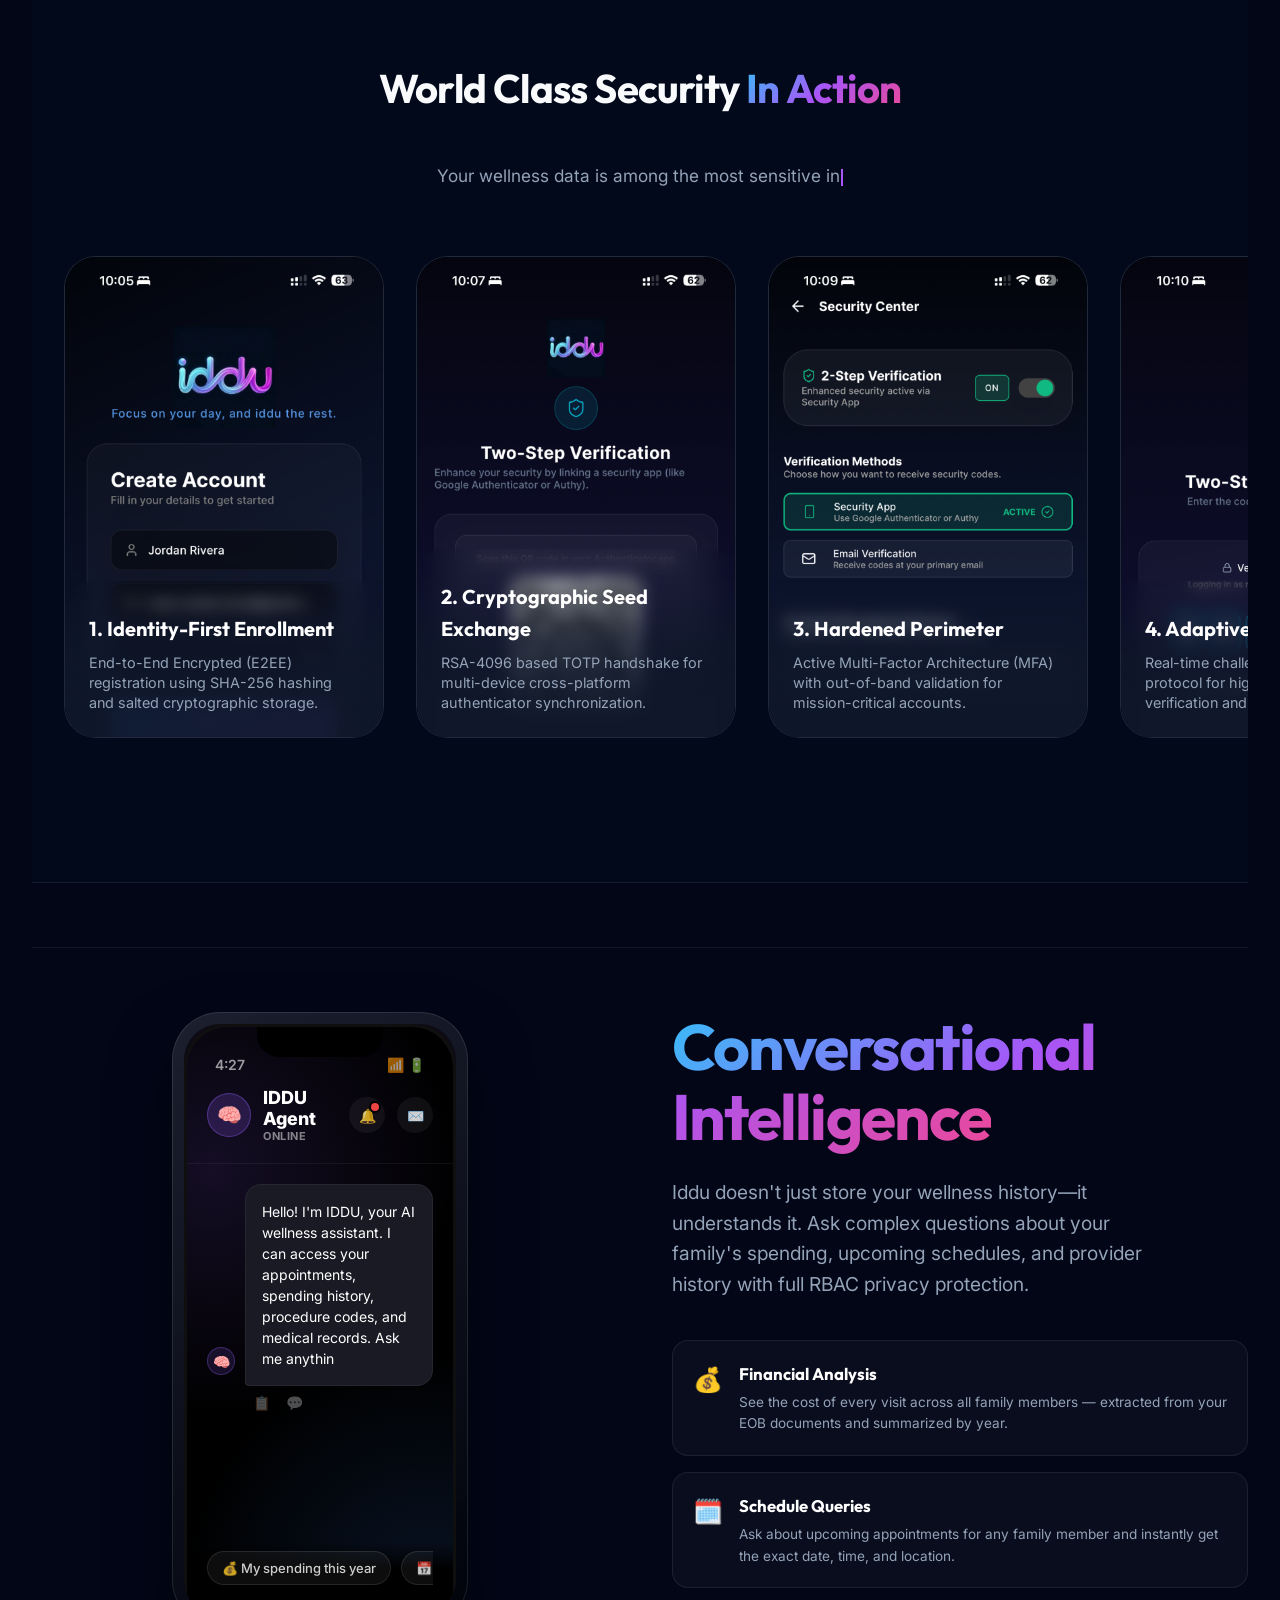
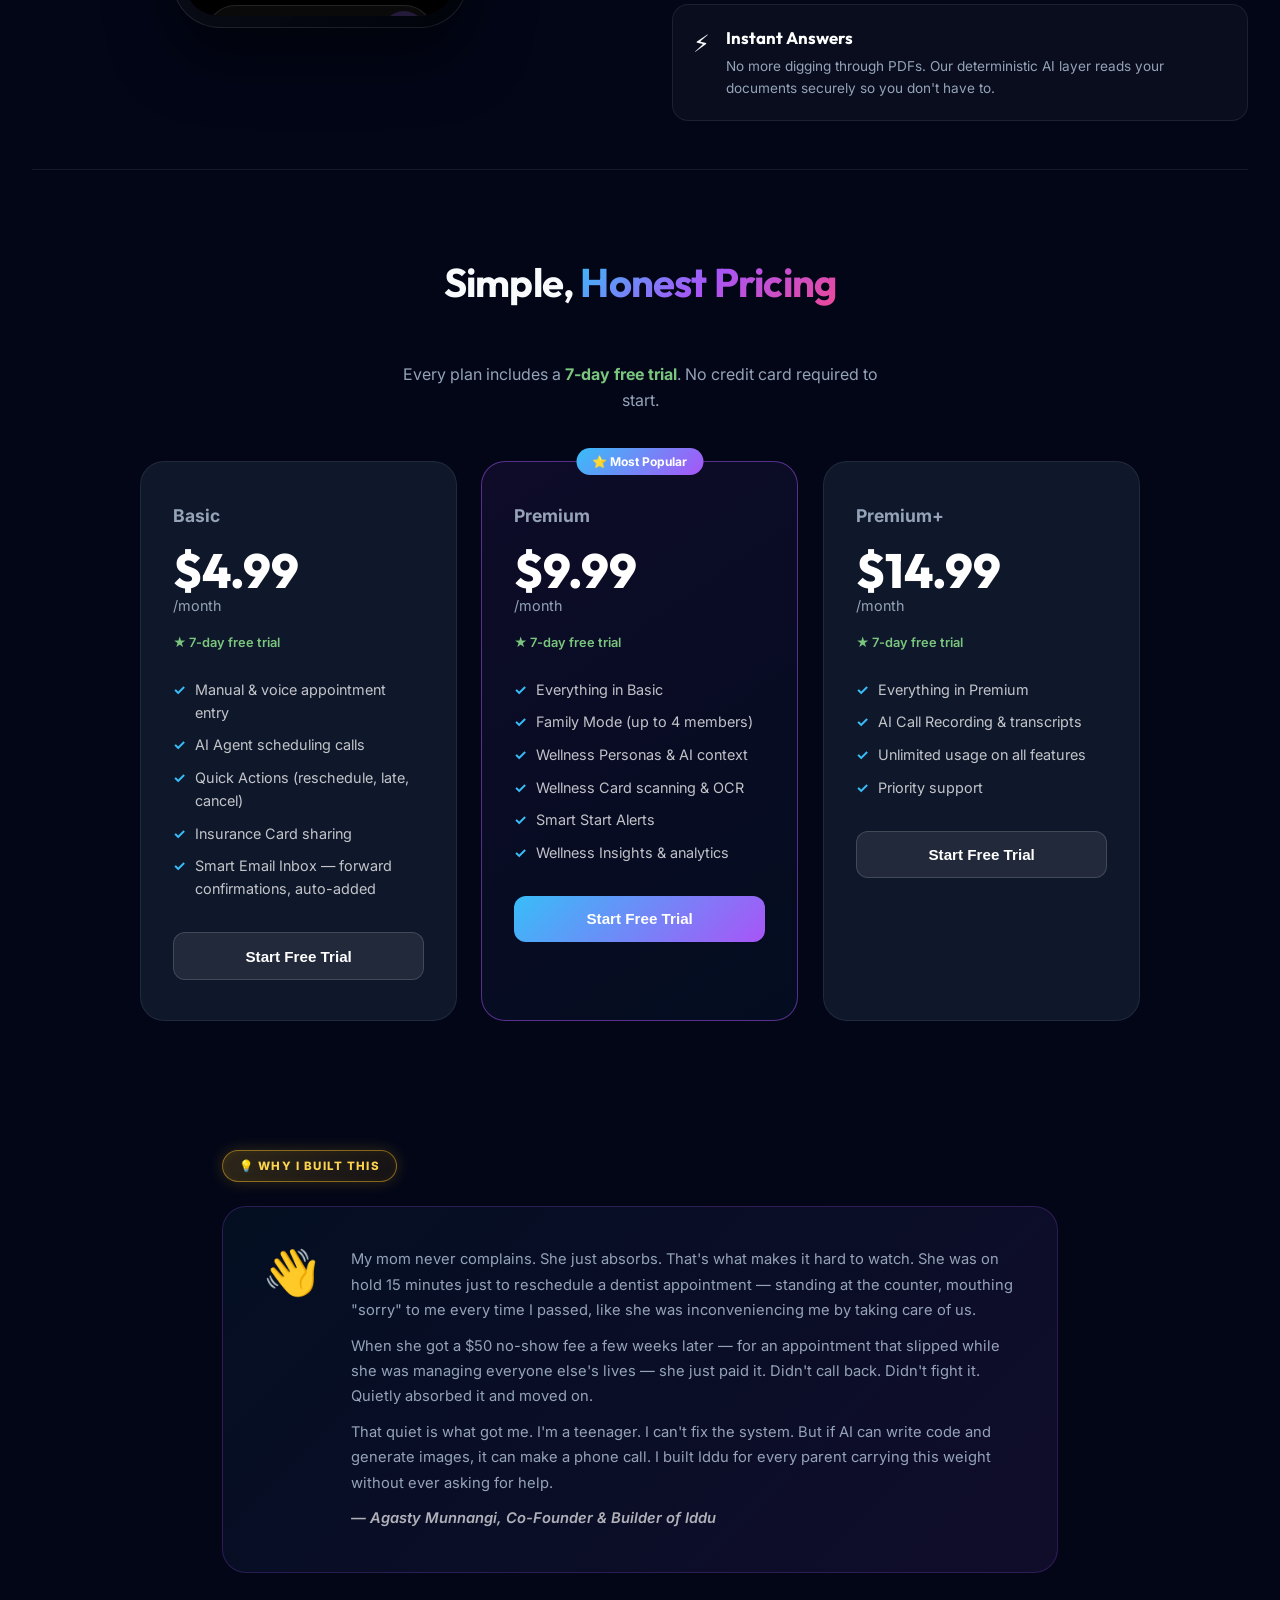
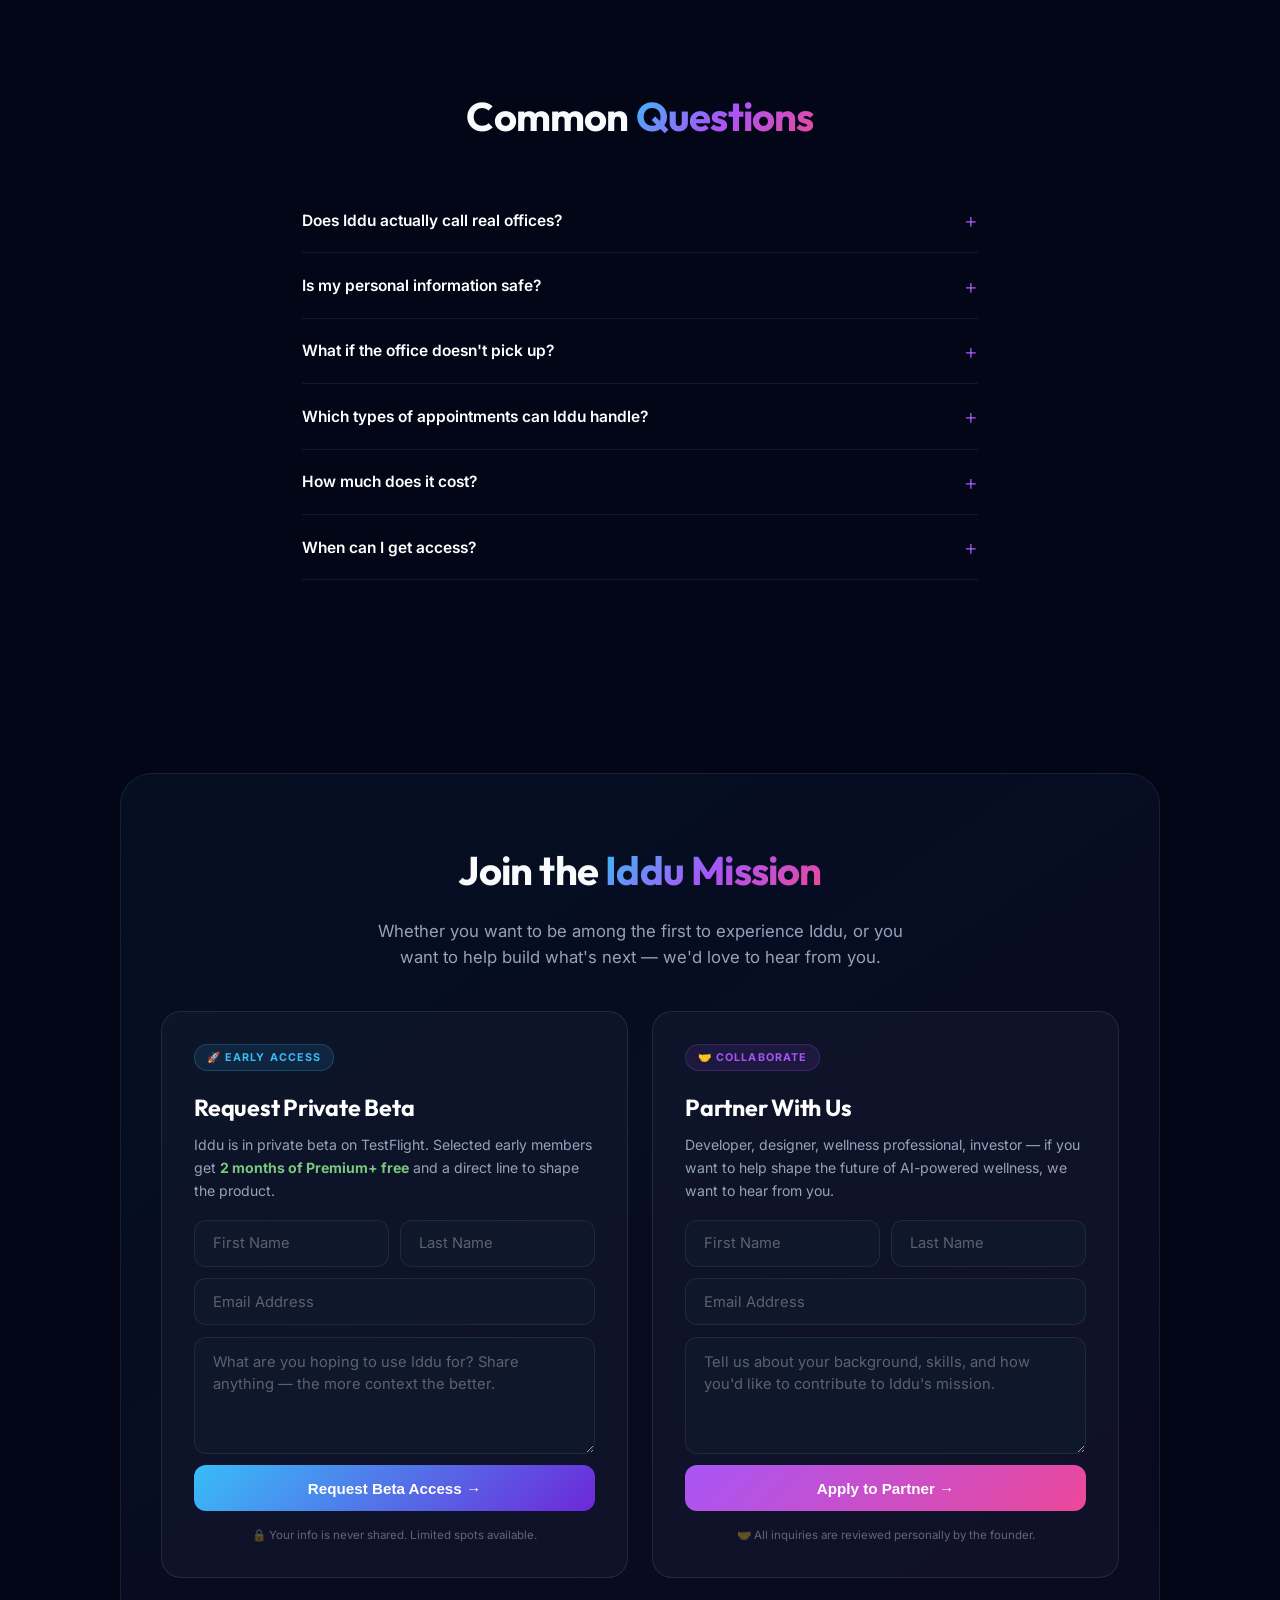
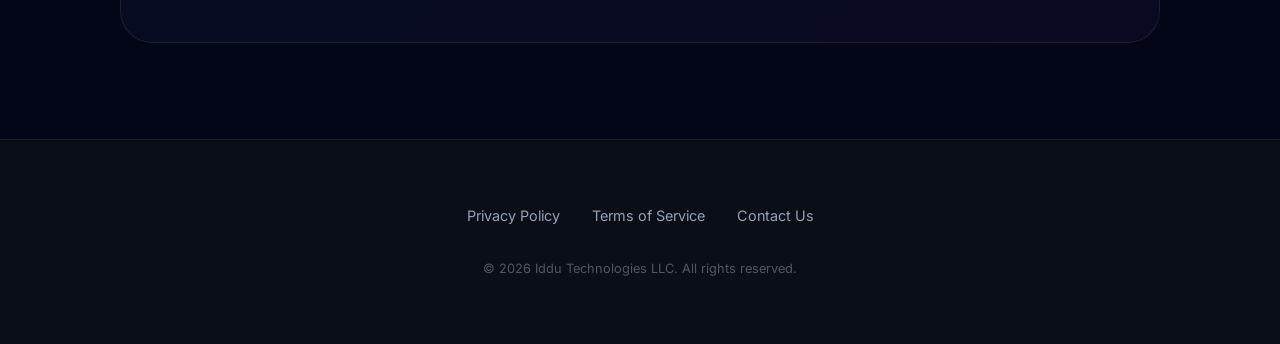
==== commit df27f23d: "fix: remove remaining 'out-of-pocket' language, replace with accurate EOB descriptions Co-Authored-B" ====
--- a/index.html
+++ b/index.html
@@ -2838,7 +2838,7 @@
       <div class="feature-box reveal">
         <span class="fb-icon">💳</span>
         <h3 class="fb-title">The Wellness Wallet</h3>
-        <p class="fb-desc">Tame your wellness spending. We digest receipts and EOBs to reveal your true out-of-pocket costs.</p>
+        <p class="fb-desc">We process your EOB documents and receipts to show the real cost of every visit, organized by family member and year.</p>
         <ul class="fb-list">
           <li>Aggregate View by Tax Year</li>
           <li>Automatic EOB receipt matching</li>
@@ -3063,8 +3063,7 @@
             <span class="icon">💰</span>
             <div>
               <h3>Financial Analysis</h3>
-              <p>Instantly total your spending across tax years or view out-of-pocket trajectories based on your
-                extracted EOB receipts.</p>
+              <p>See the cost of every visit across all family members — extracted from your EOB documents and summarized by year.</p>
             </div>
           </div>
           <div class="highlight-card">
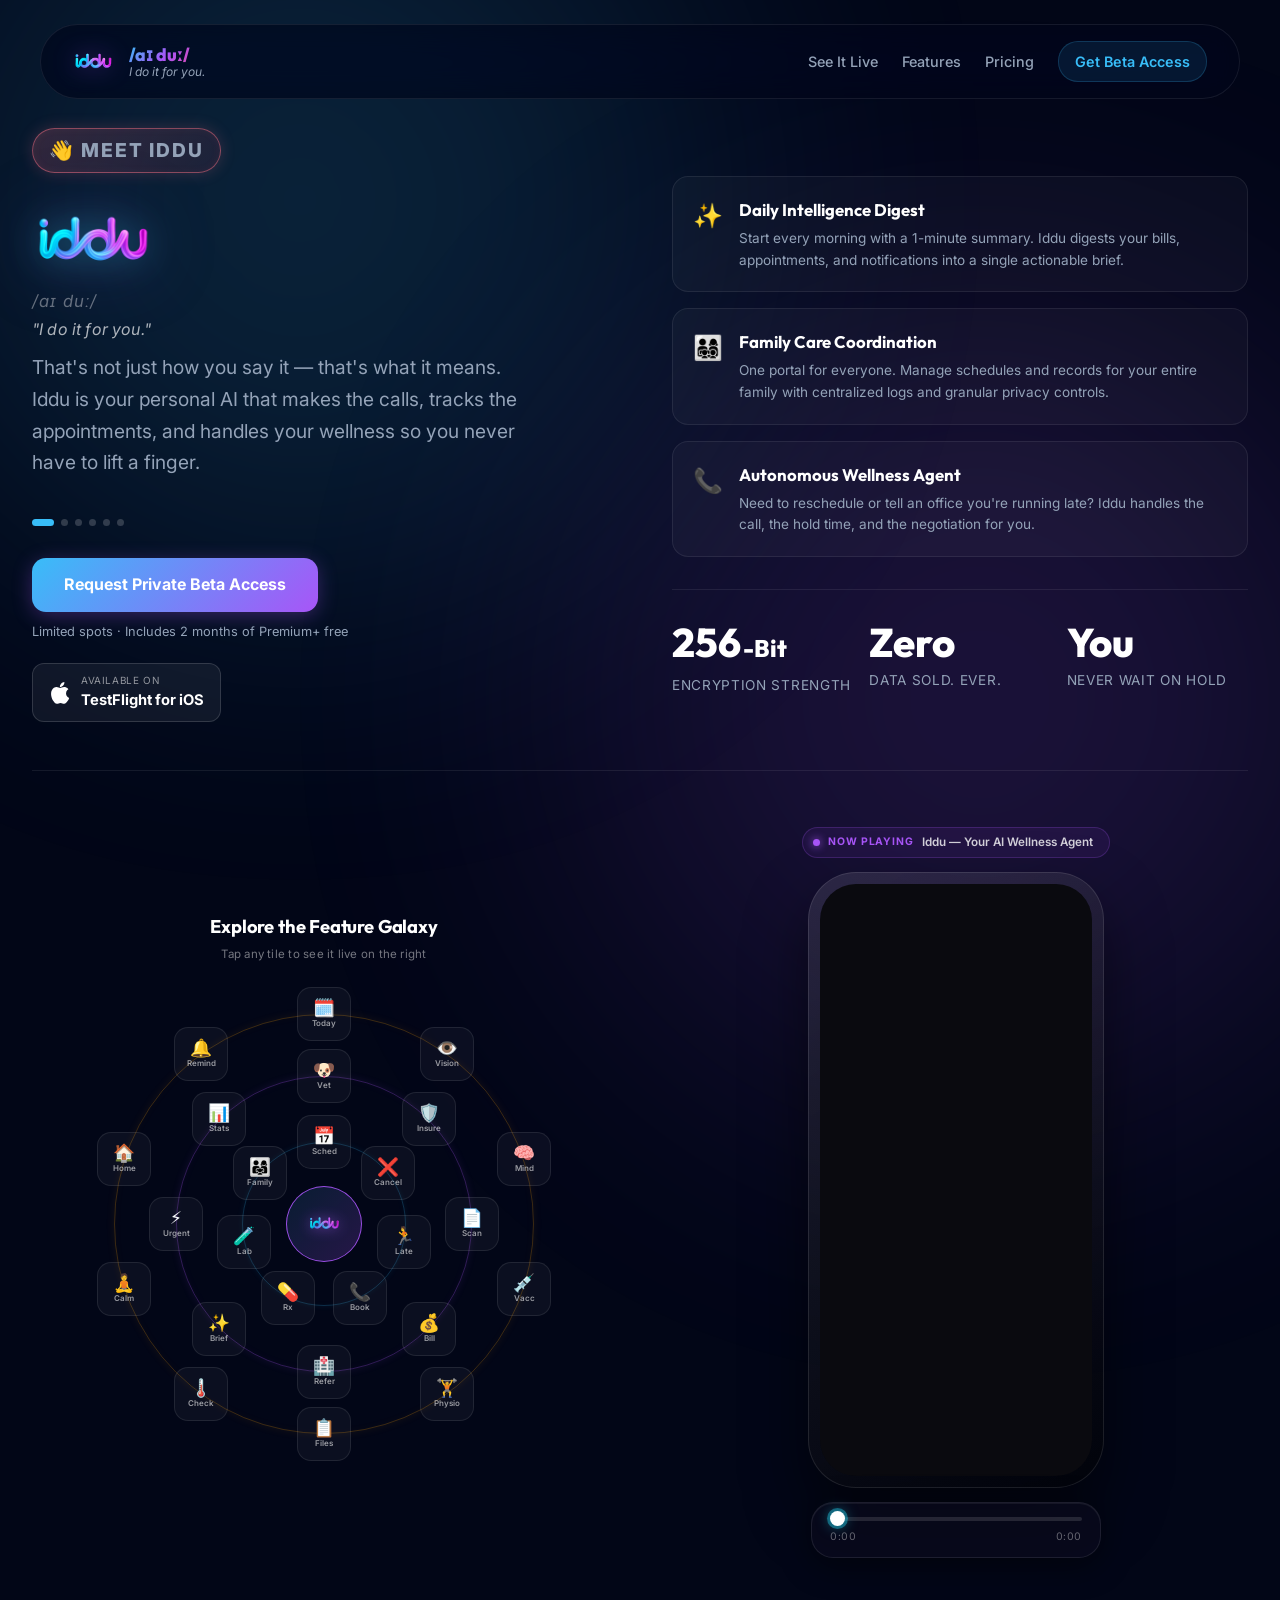
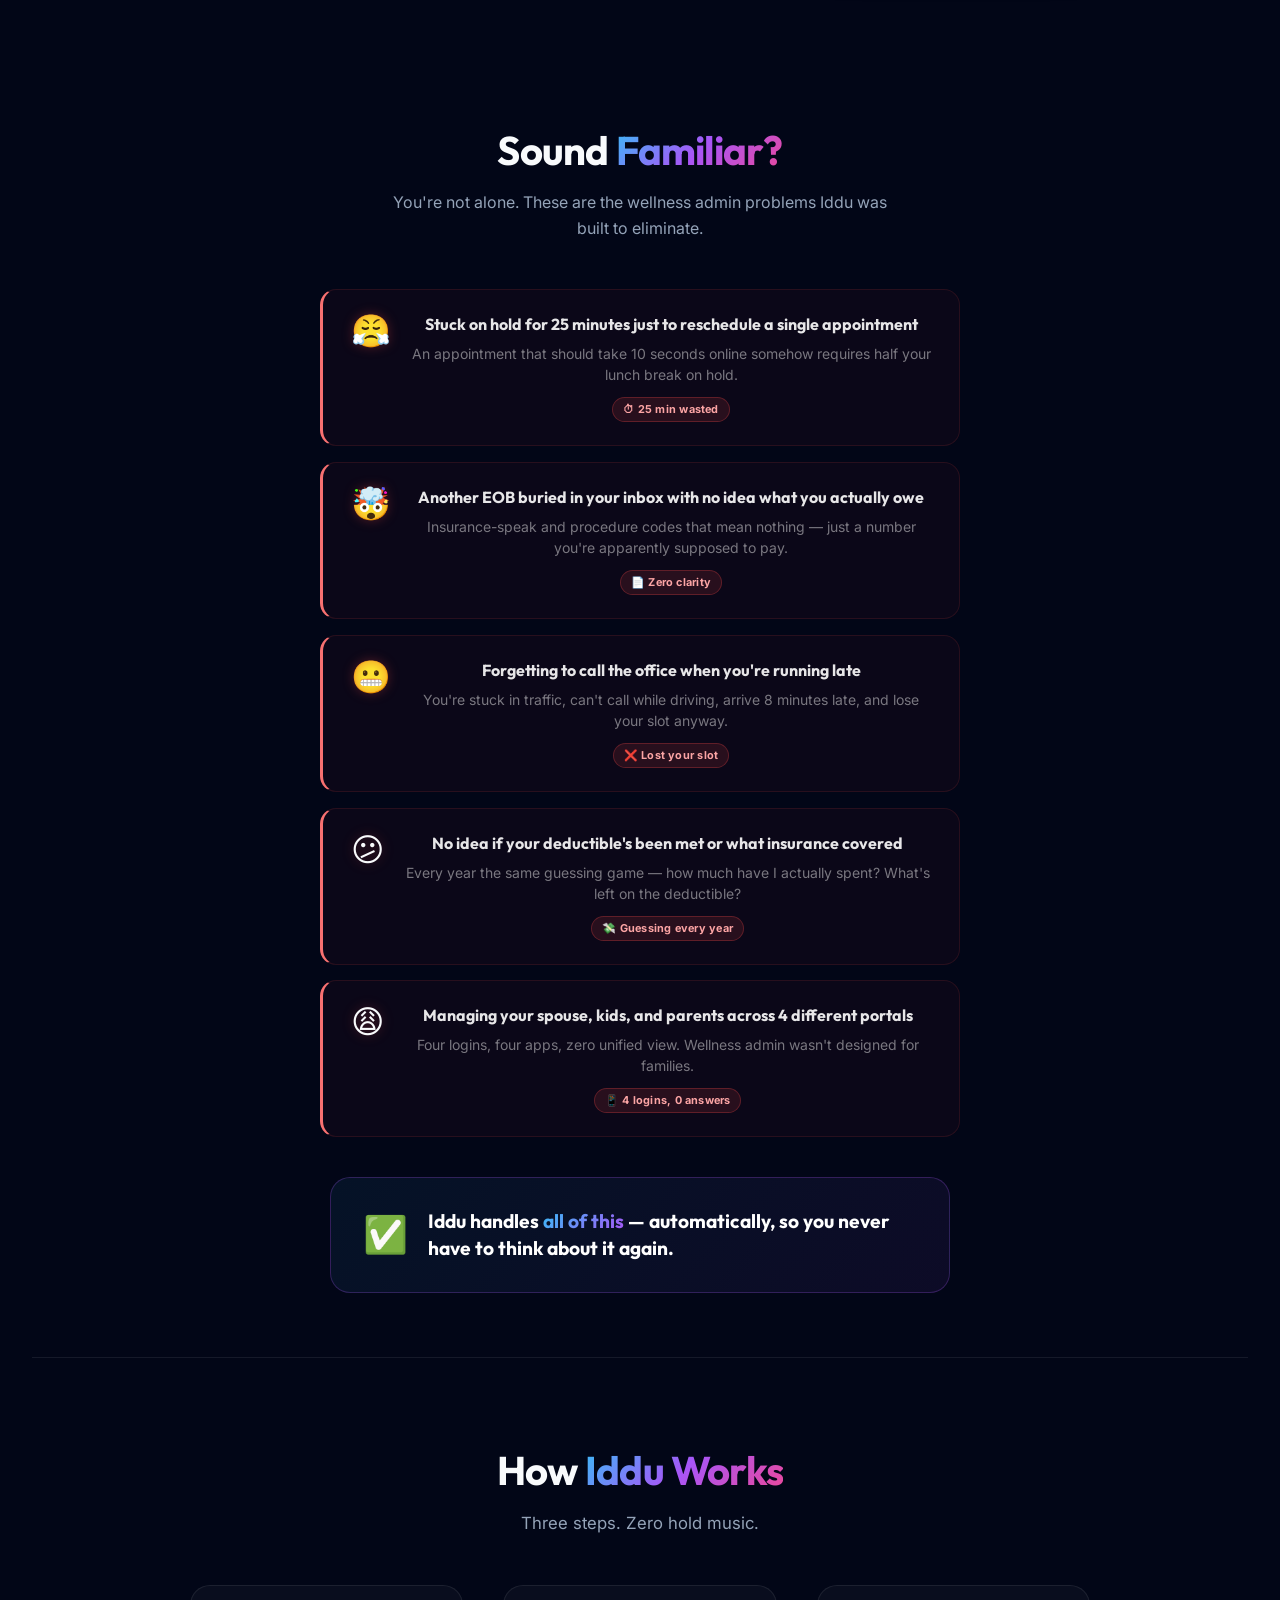
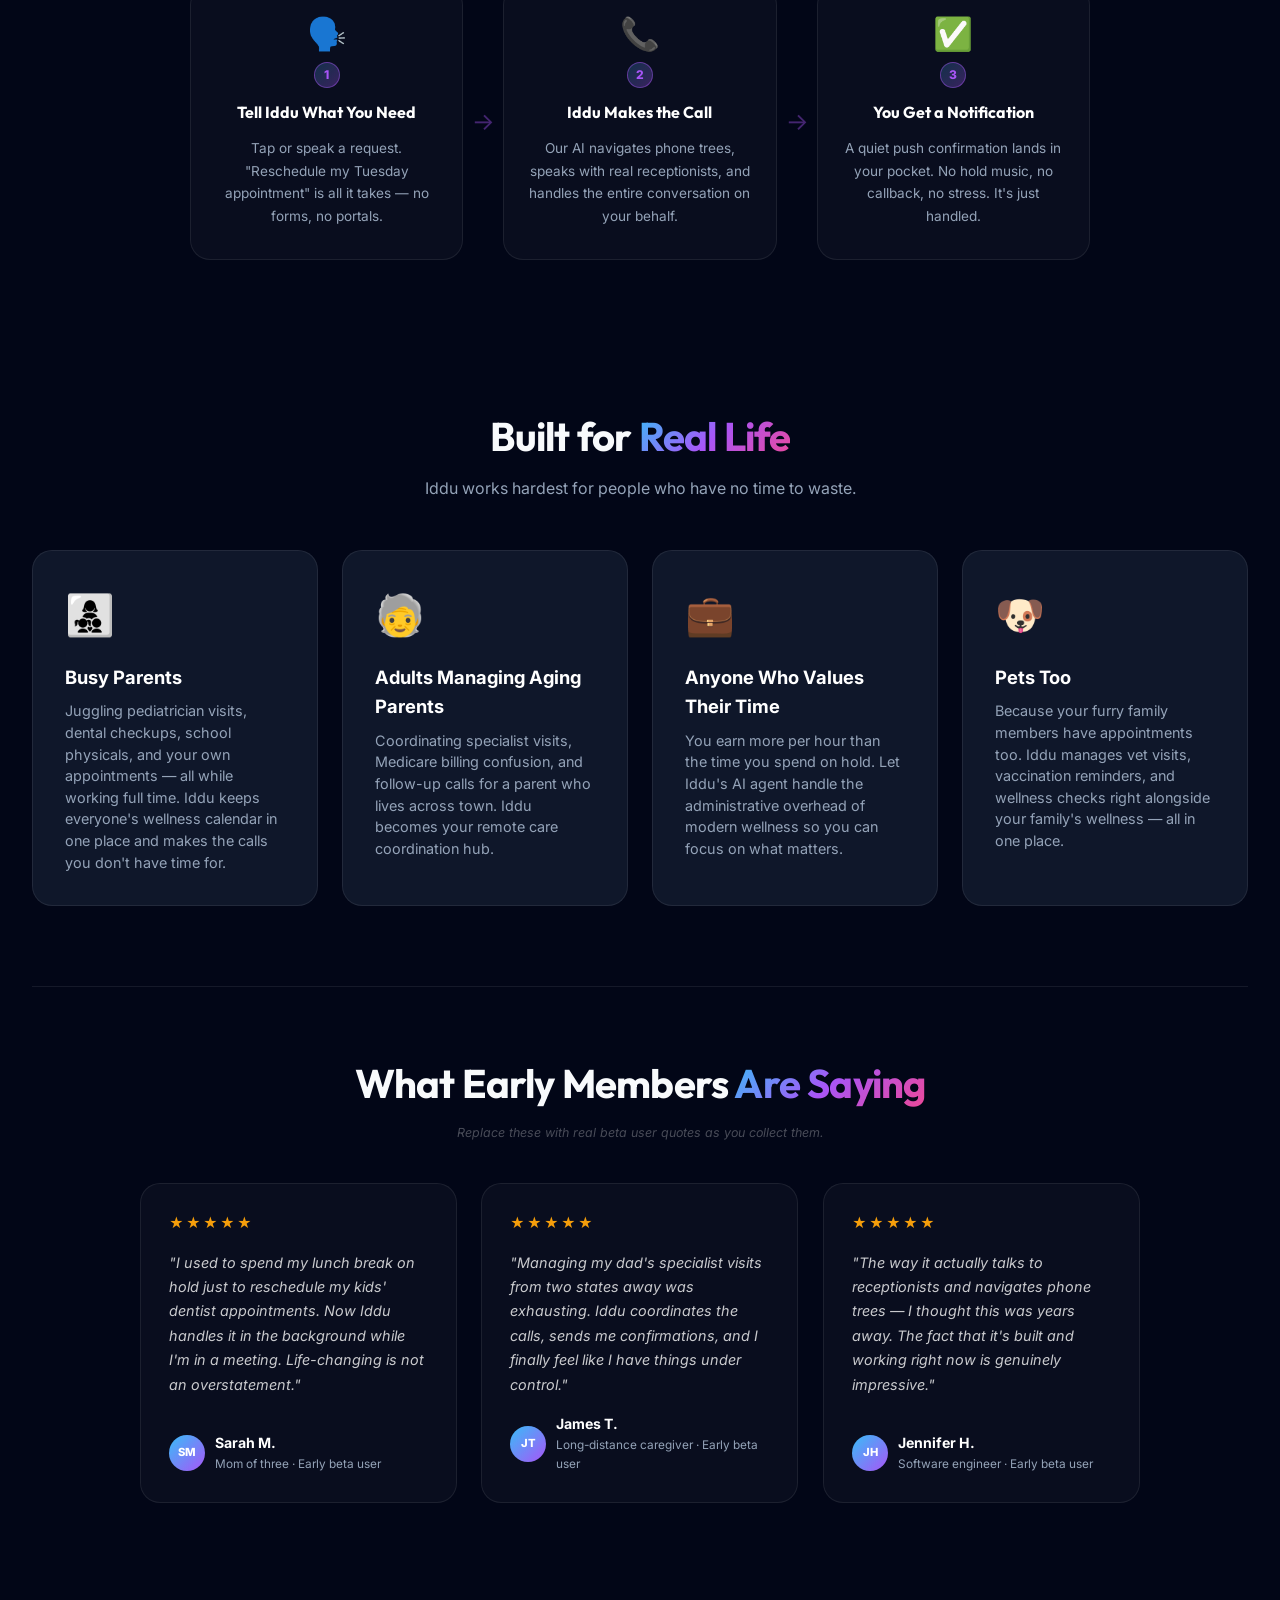
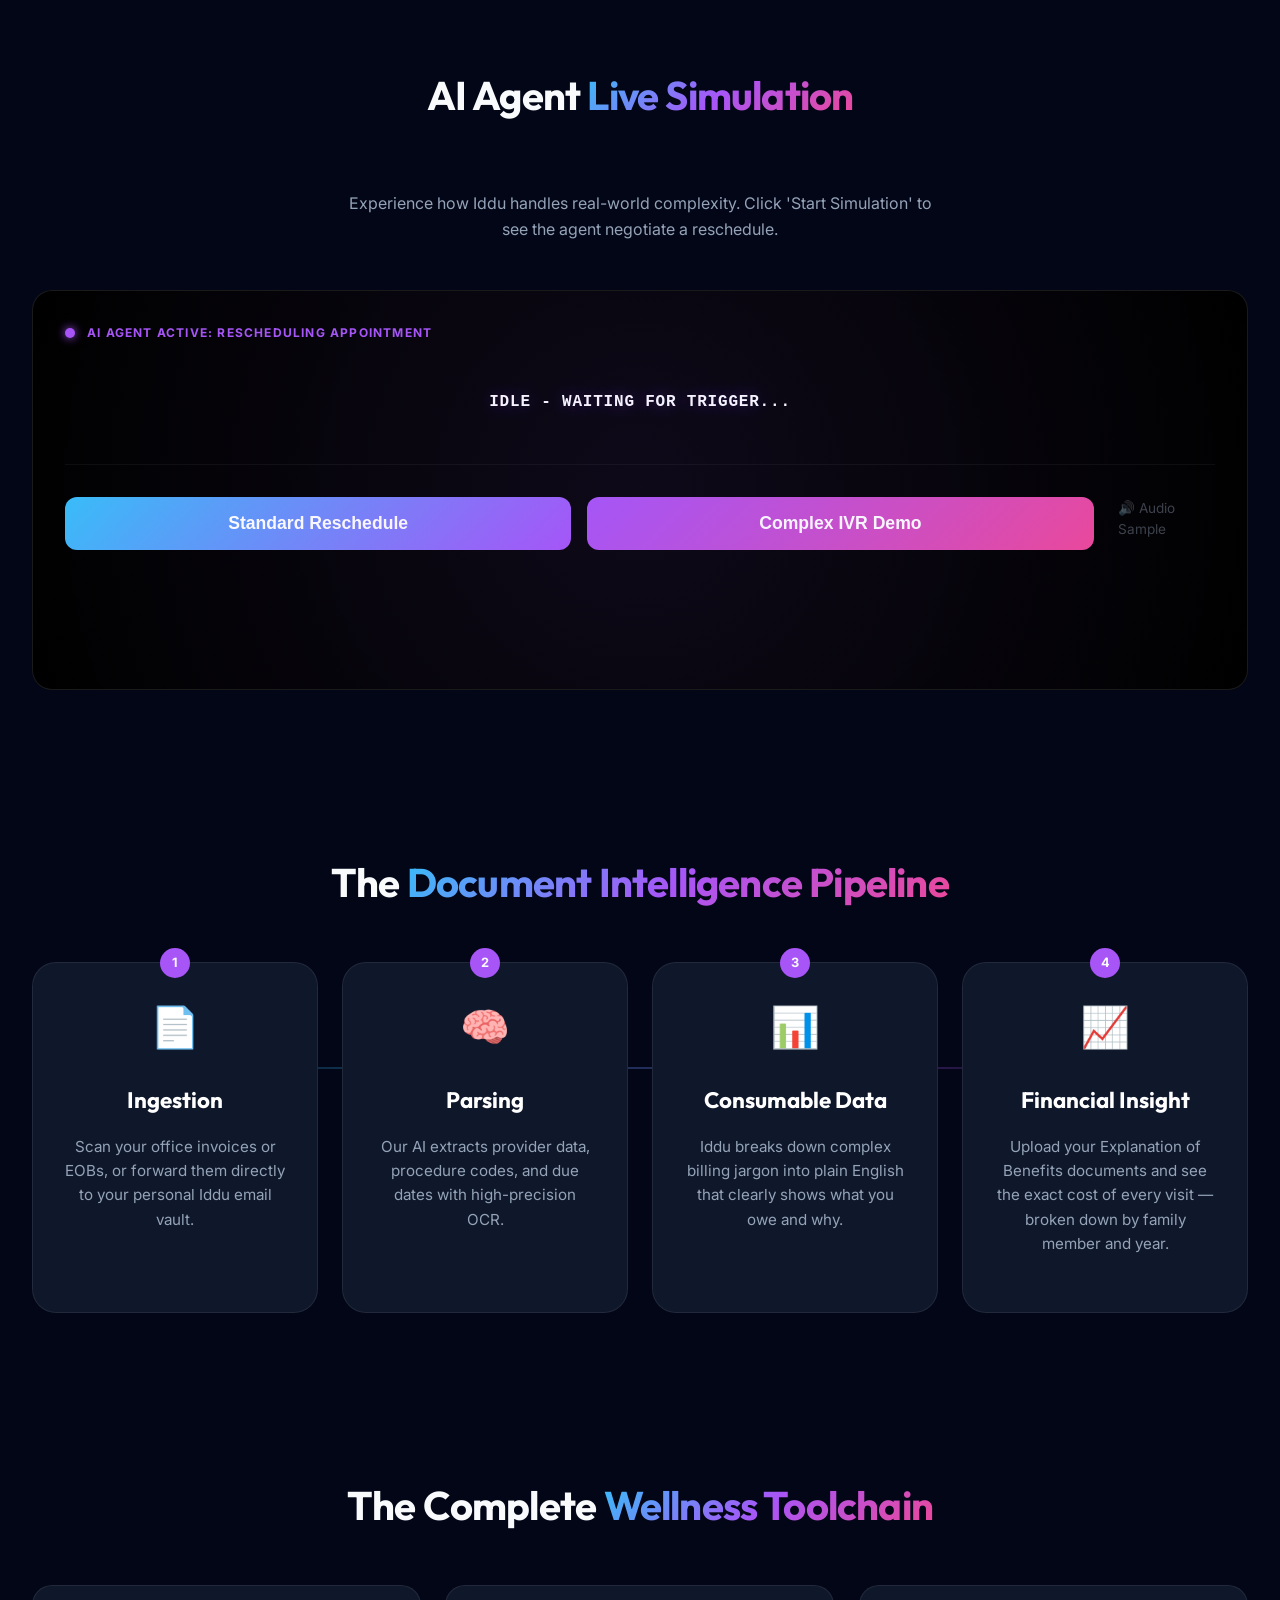
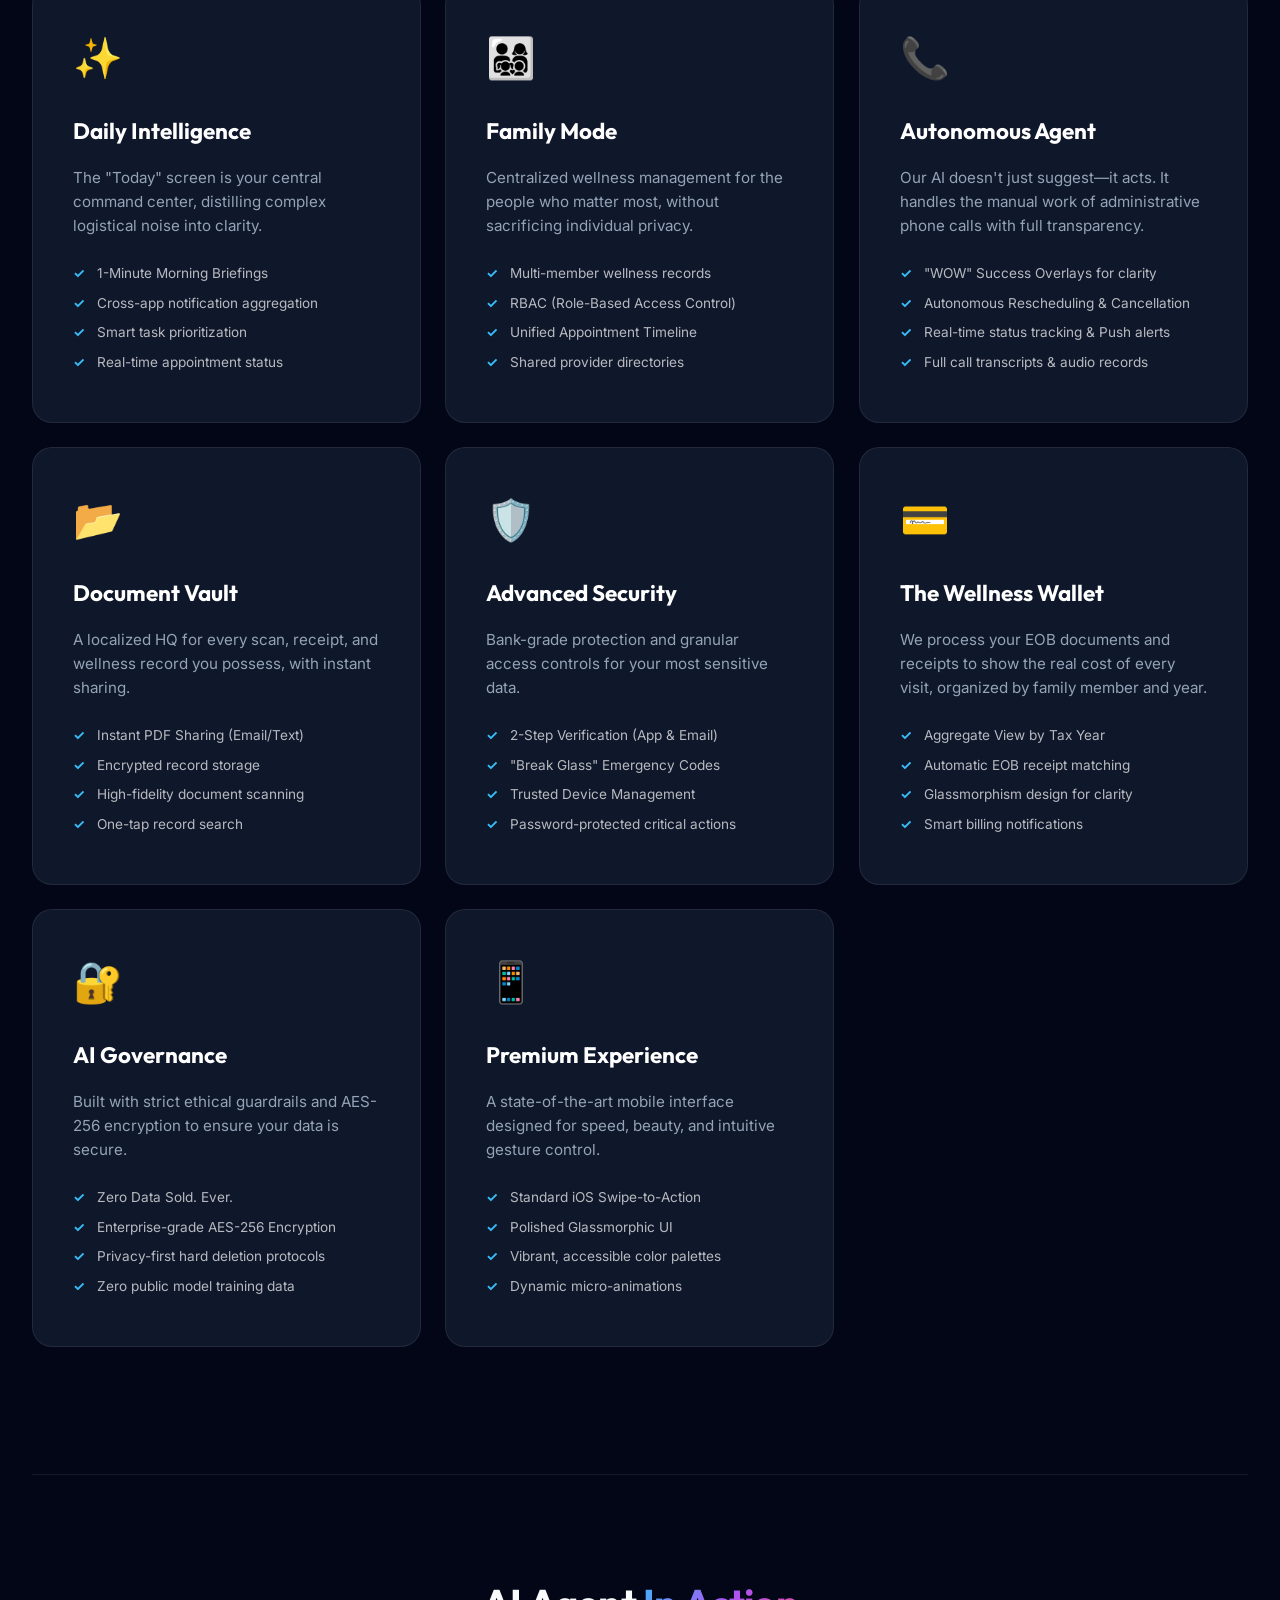
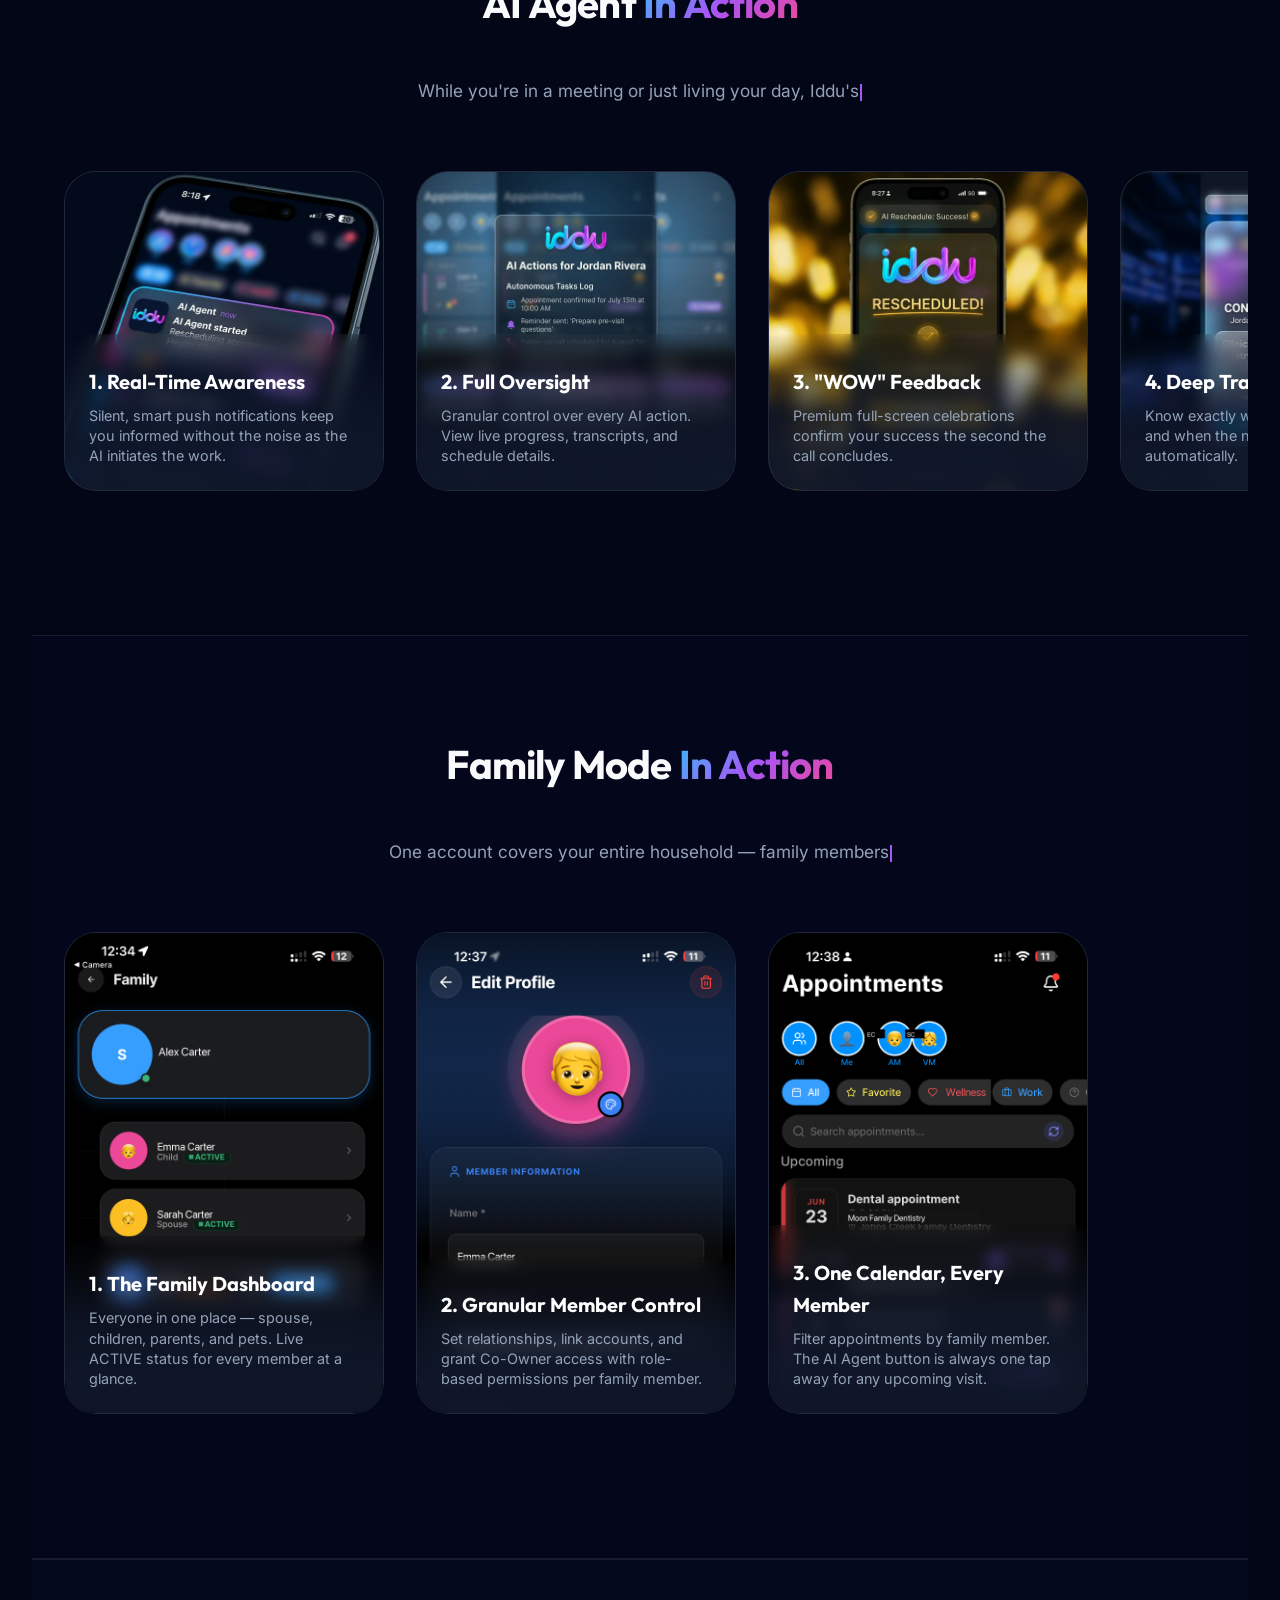
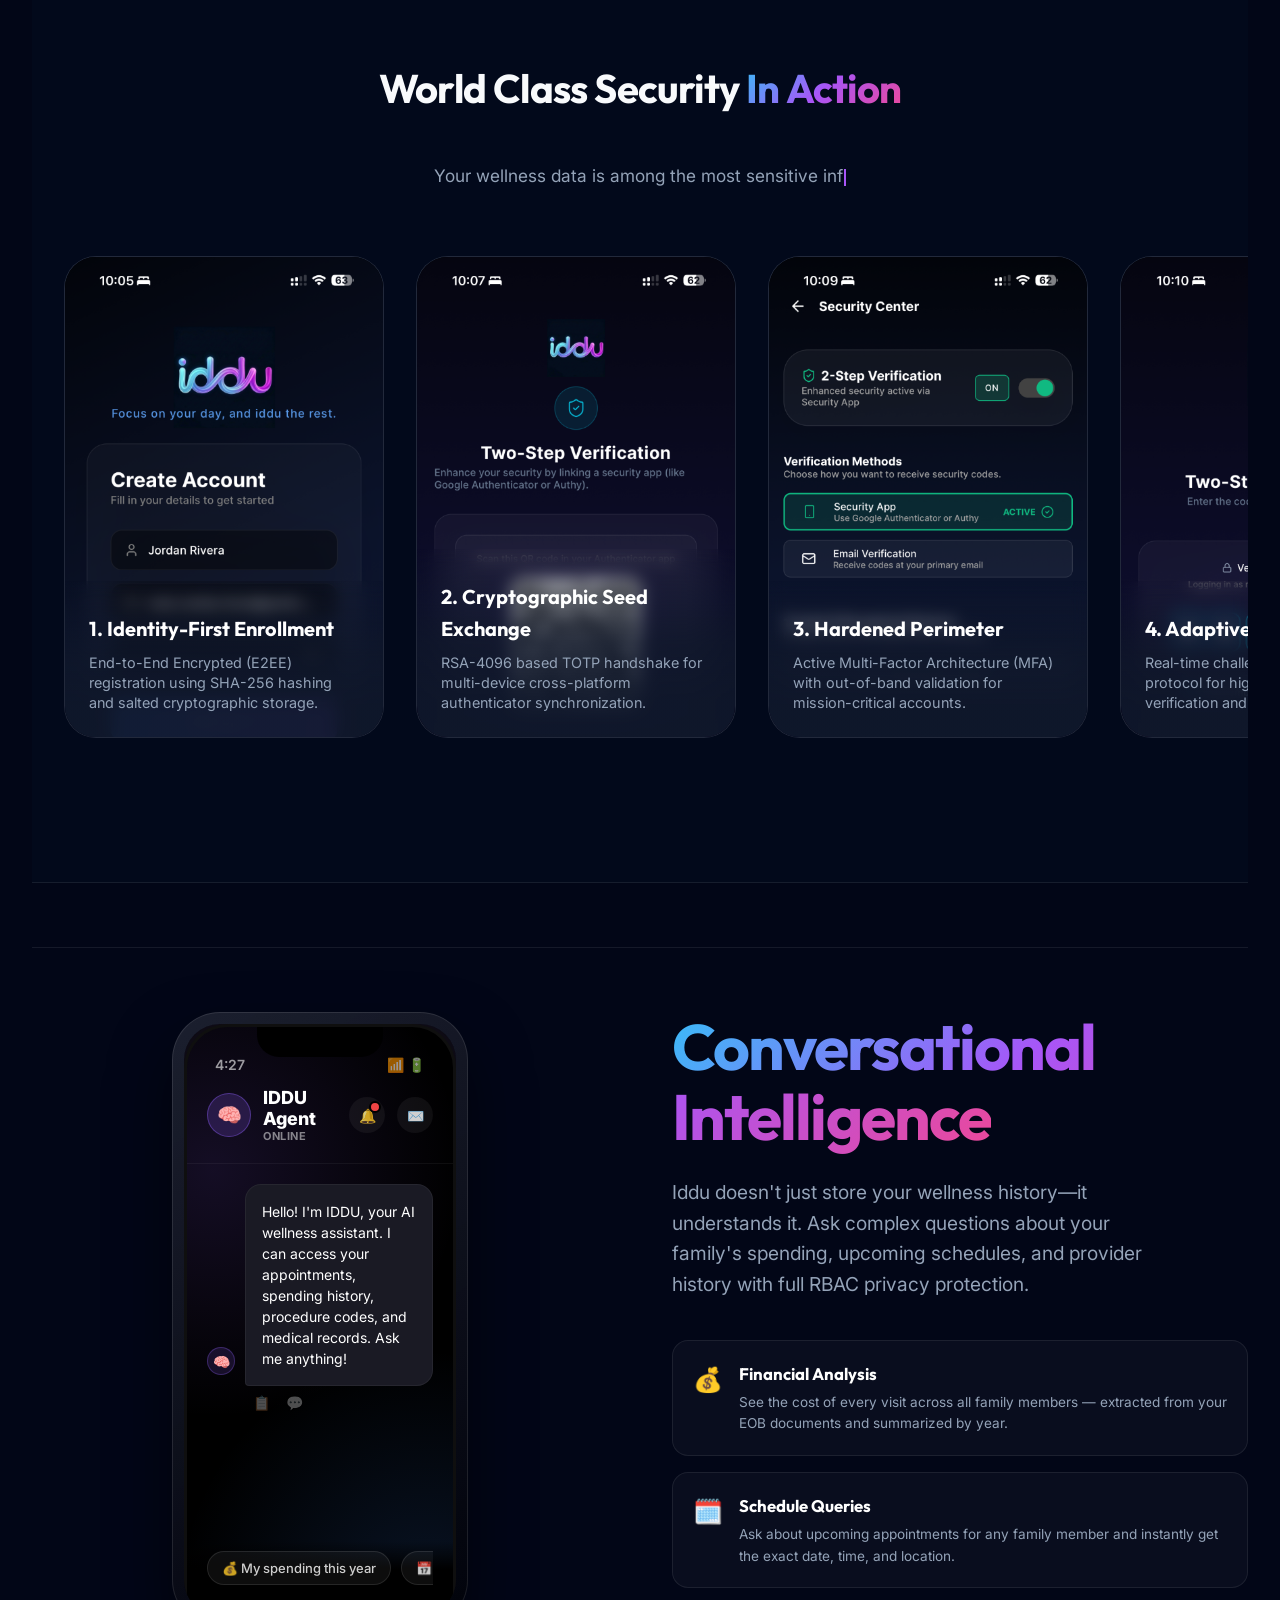
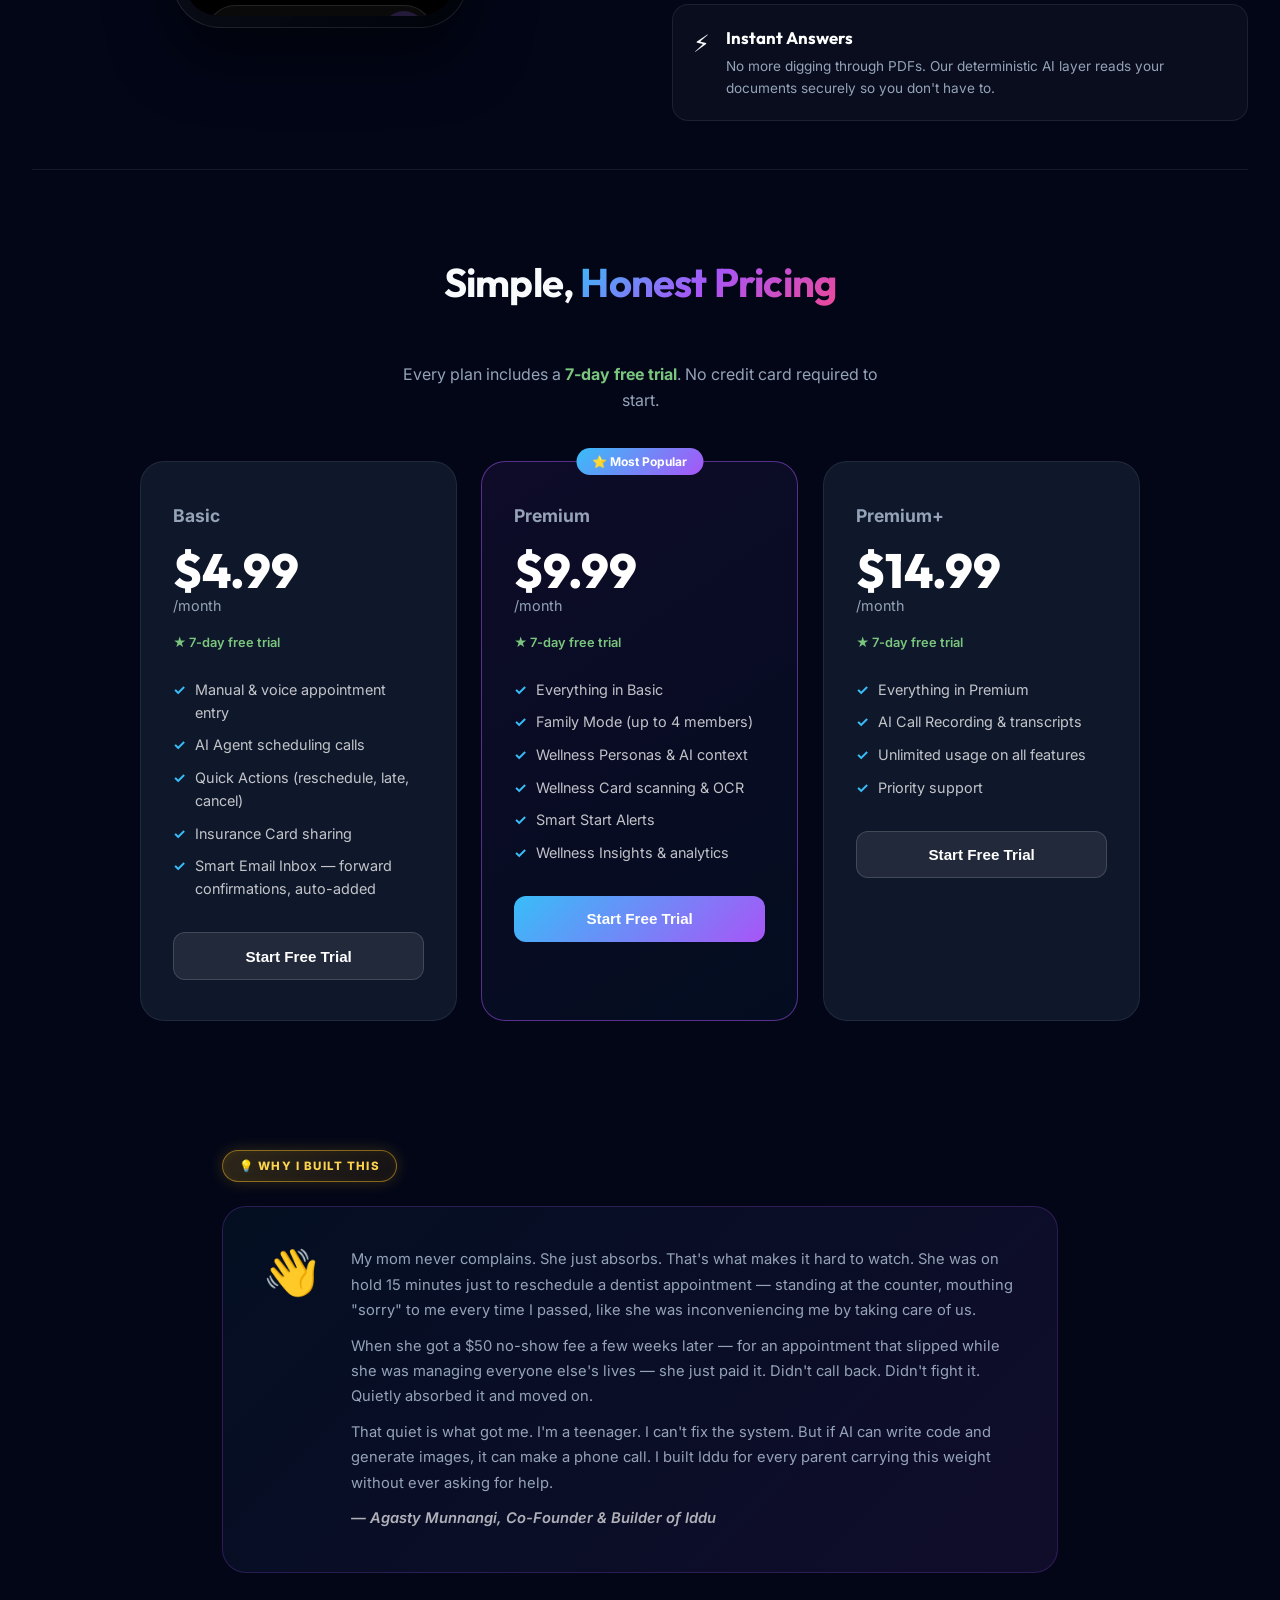
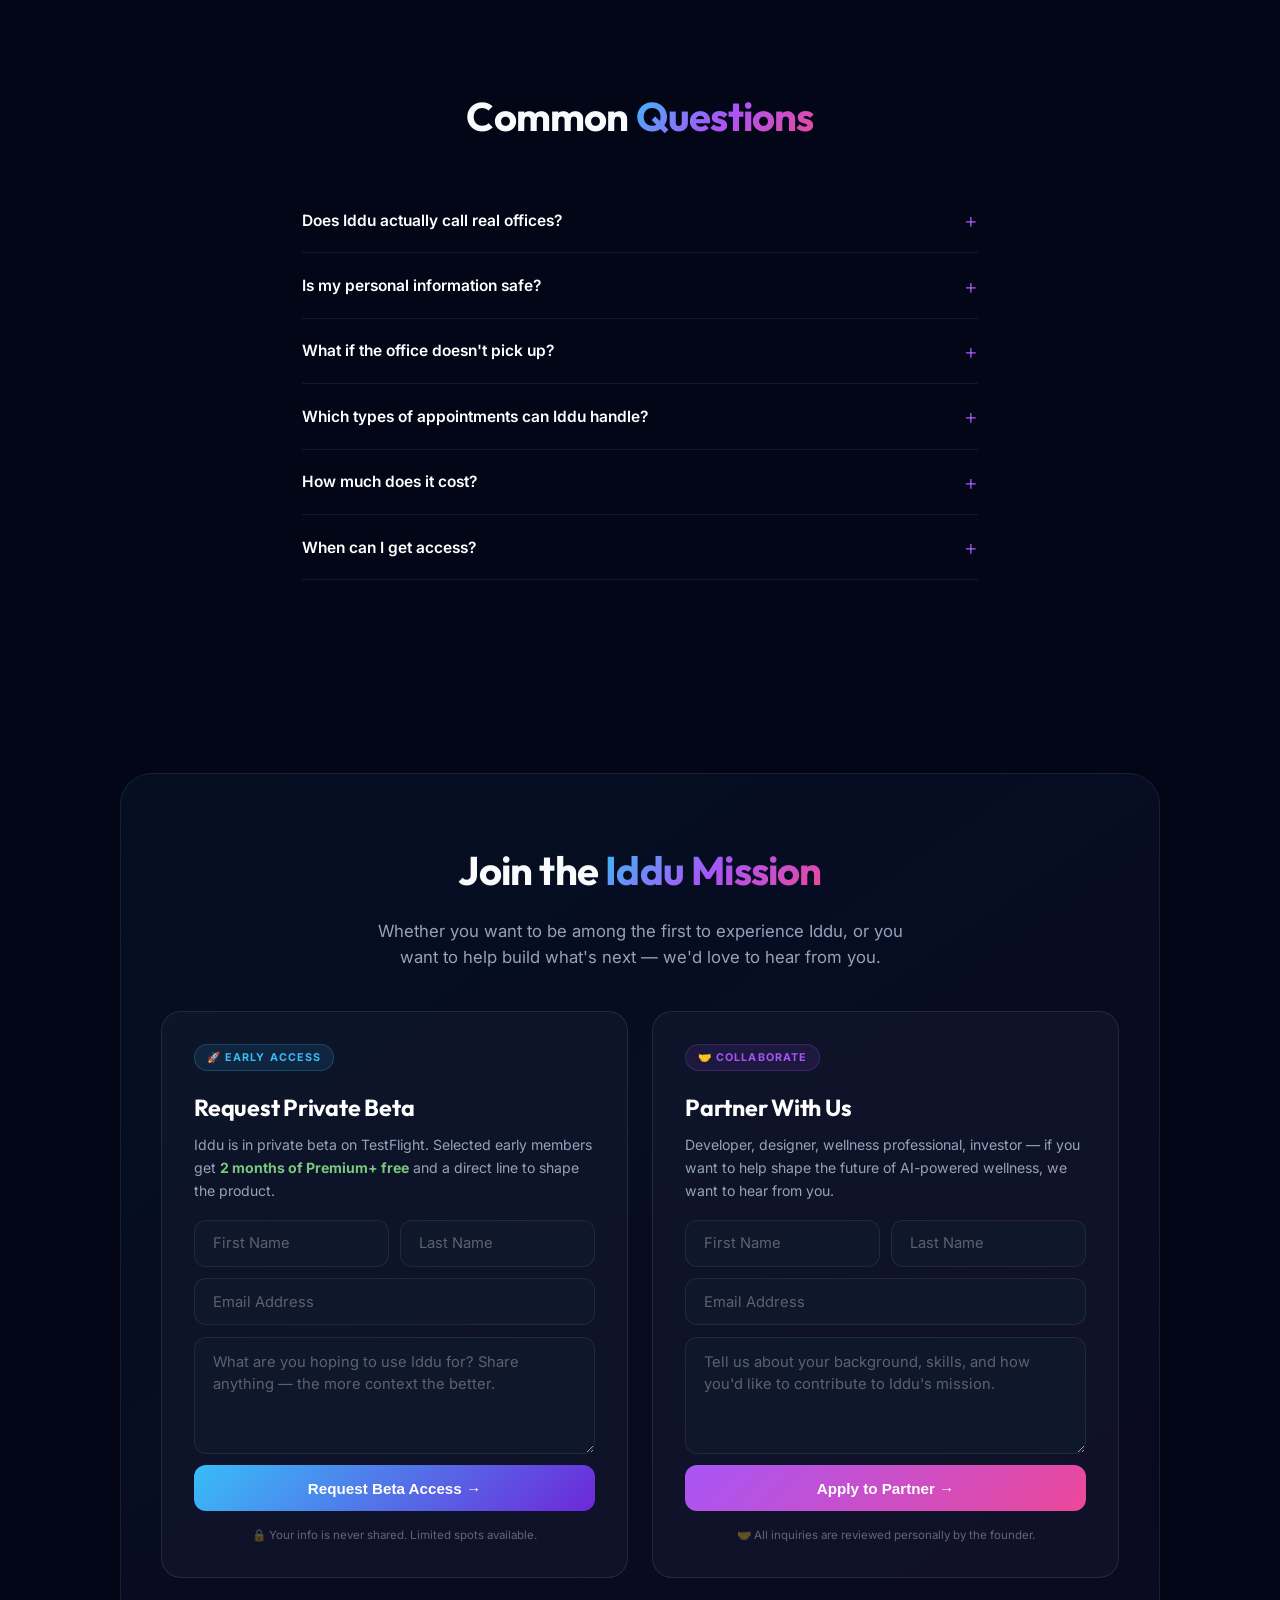
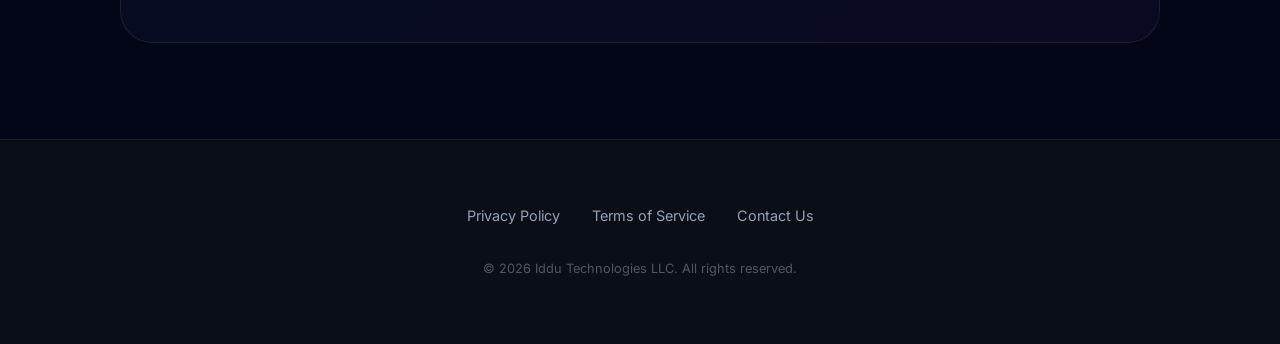
==== commit b3af9c9e: "feat: replace Dental galaxy tile with Today experience tile and YouTube Short Co-Authored-By: Claude" ====
--- a/index.html
+++ b/index.html
@@ -2475,8 +2475,8 @@
           </div>
 
           <!-- Outermost ring: 10 chips positioned at radius 210px by JS -->
-          <div class="ring-chip" data-video="2QNdwJzCf-Y" data-title="Scheduling a Dental Visit" onclick="playScenario(this)">
-            <span class="chip-icon">🦷</span><span class="chip-label">Dental</span>
+          <div class="ring-chip" data-video="XCoPKkmQqbs" data-title="The Today Tab — Your Appointment Day Hub" onclick="playScenario(this)">
+            <span class="chip-icon">🗓️</span><span class="chip-label">Today</span>
           </div>
           <div class="ring-chip" data-video="2QNdwJzCf-Y" data-title="Booking an Eye Exam" onclick="playScenario(this)">
             <span class="chip-icon">👁️</span><span class="chip-label">Vision</span>
@@ -3391,7 +3391,7 @@
         'Daily AI briefing on your upcoming wellness tasks',
         'Find emergency appointment slots instantly',
         'Track your wellness spending and trends over time',
-        'Schedule and manage dental cleanings and checkups',
+        'Navigate to the clinic, flag you\'re running late, or call ahead — everything you need on appointment day',
         'Book eye exams and manage vision prescriptions',
         'Schedule therapy and mental wellness check-ins',
         'Track vaccinations and book boosters on schedule',
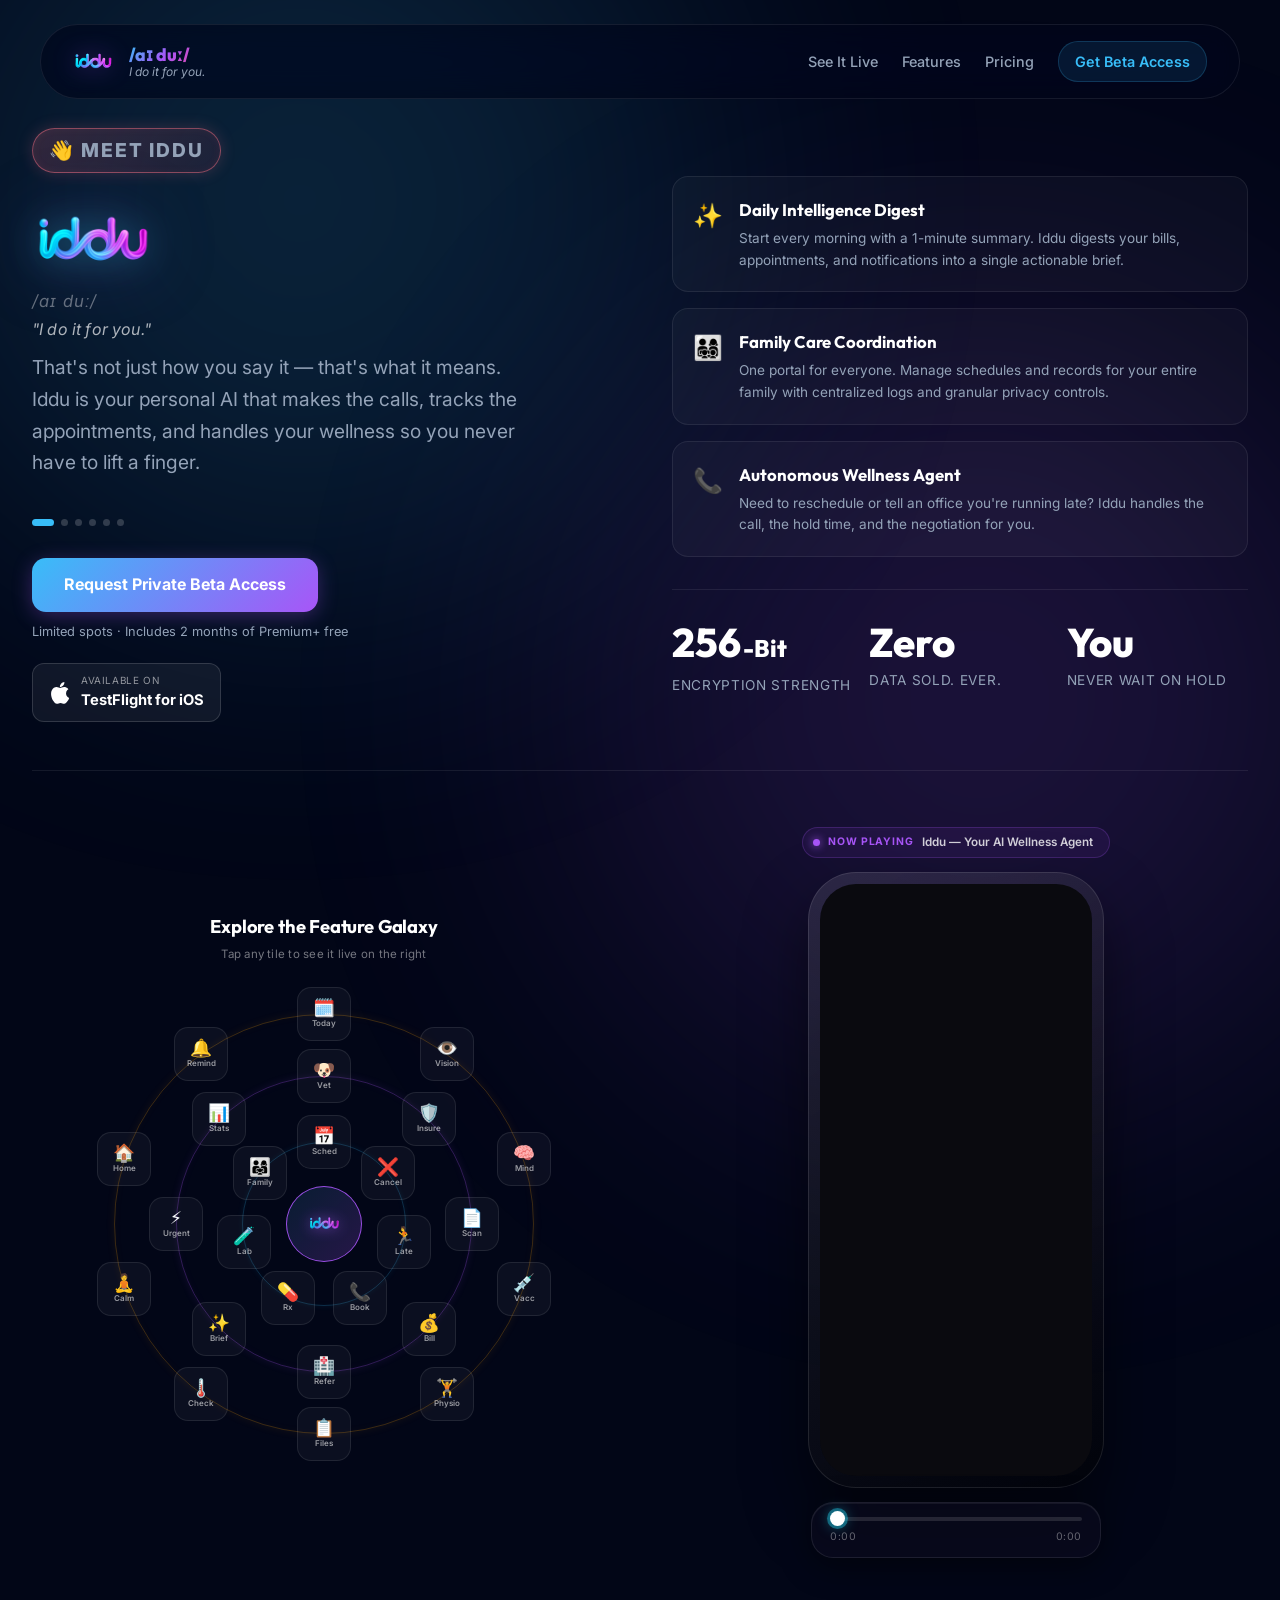
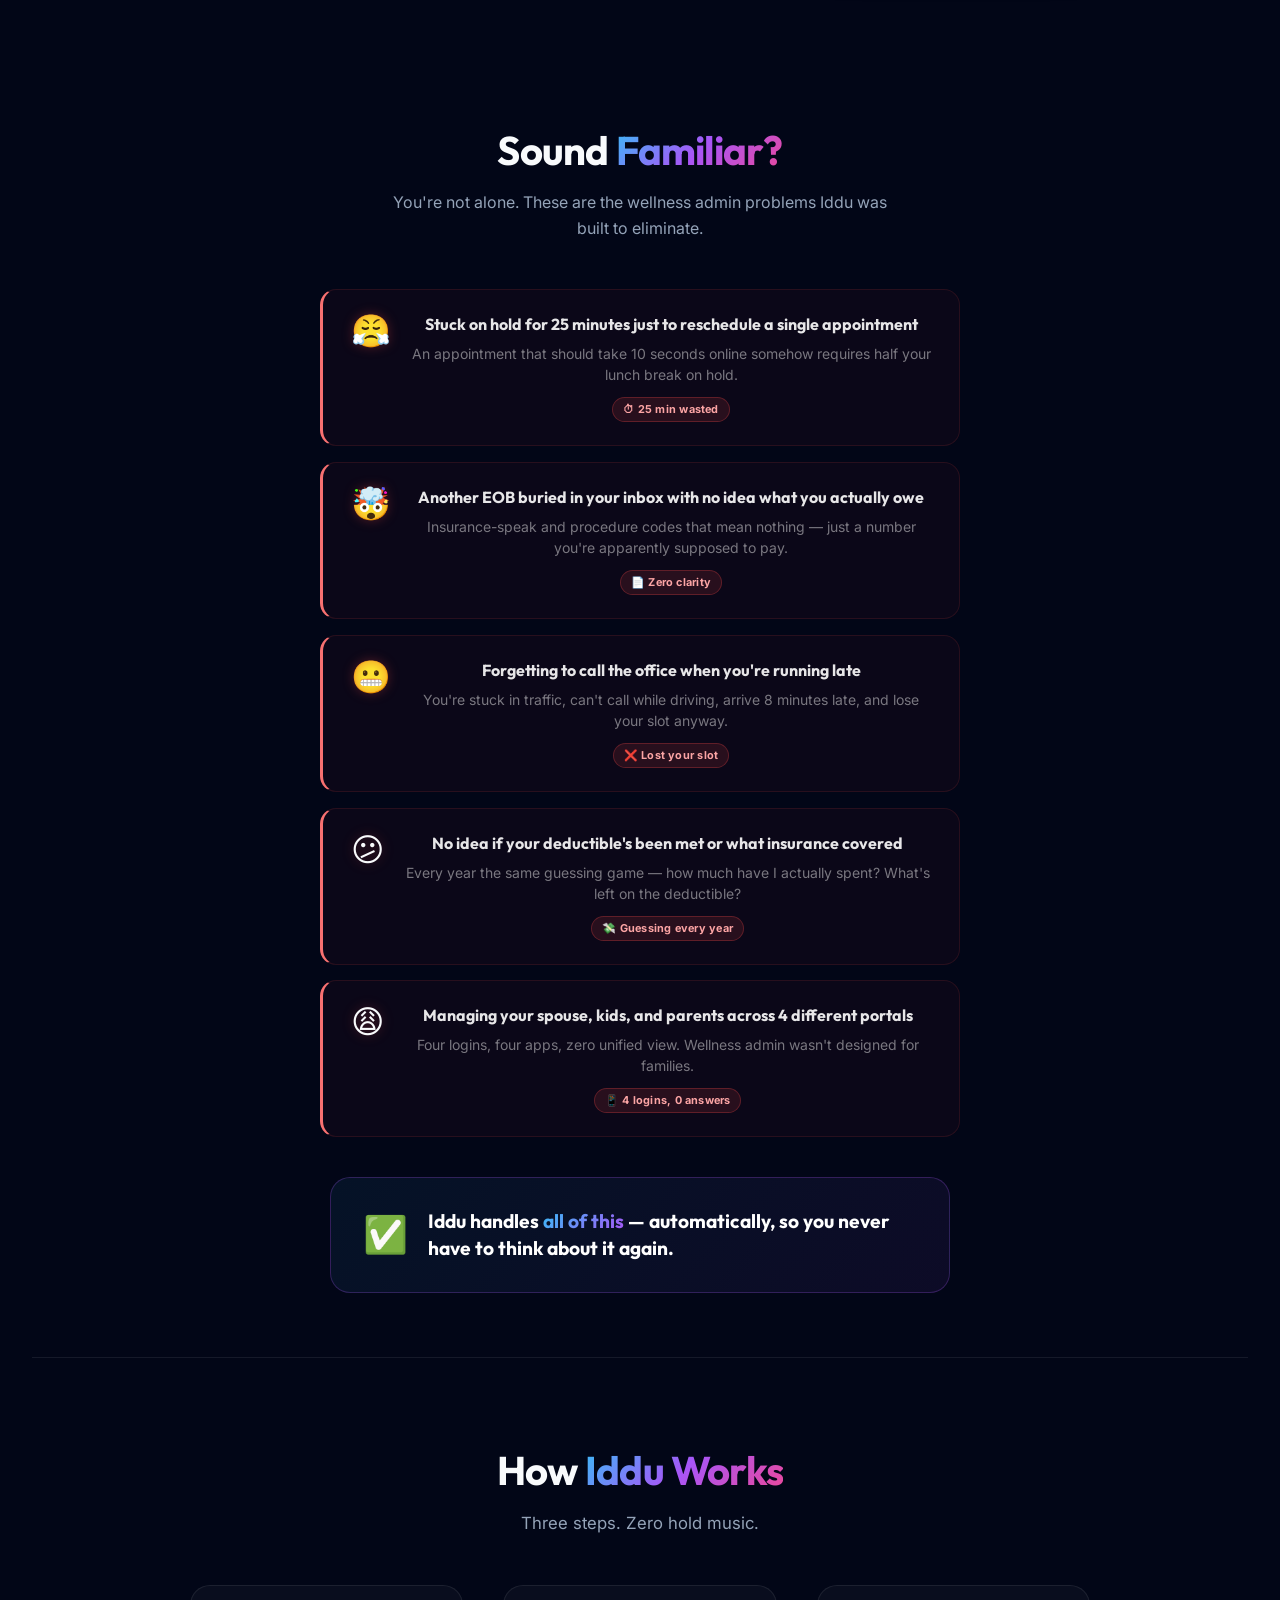
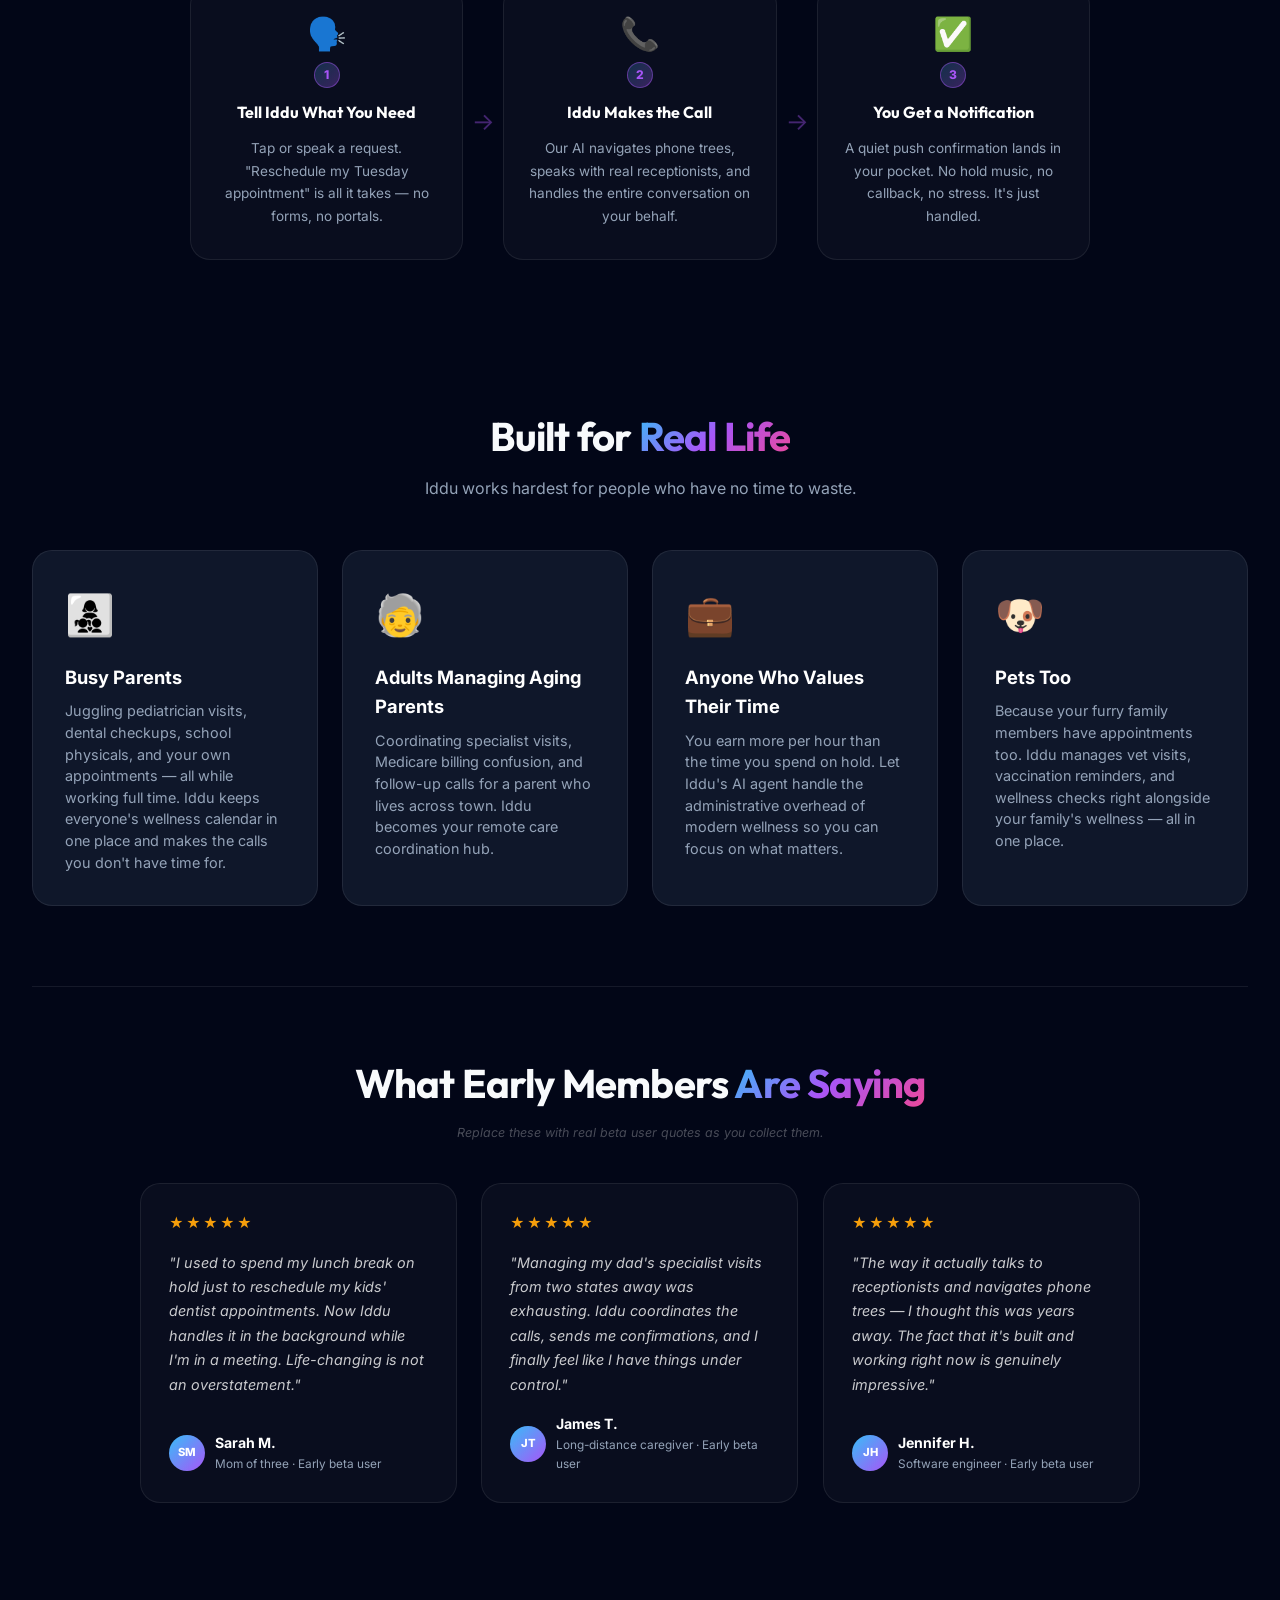
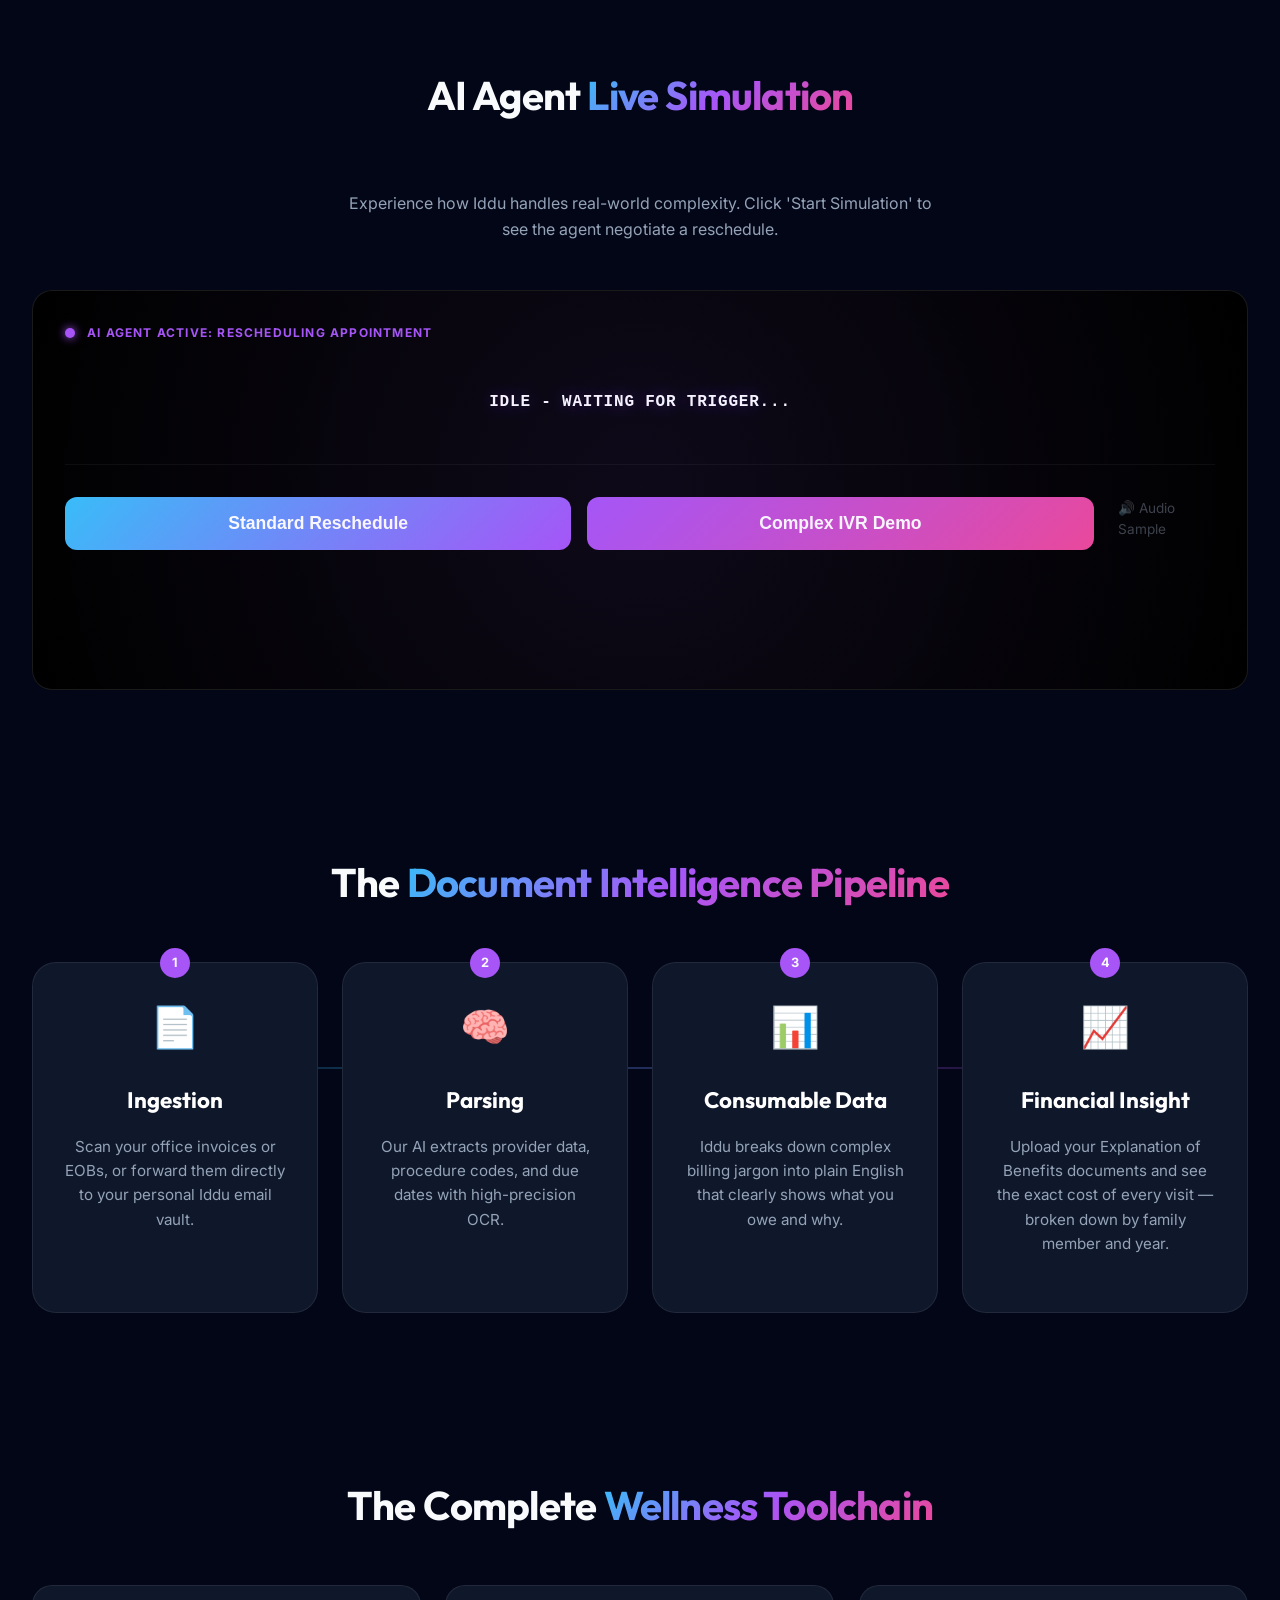
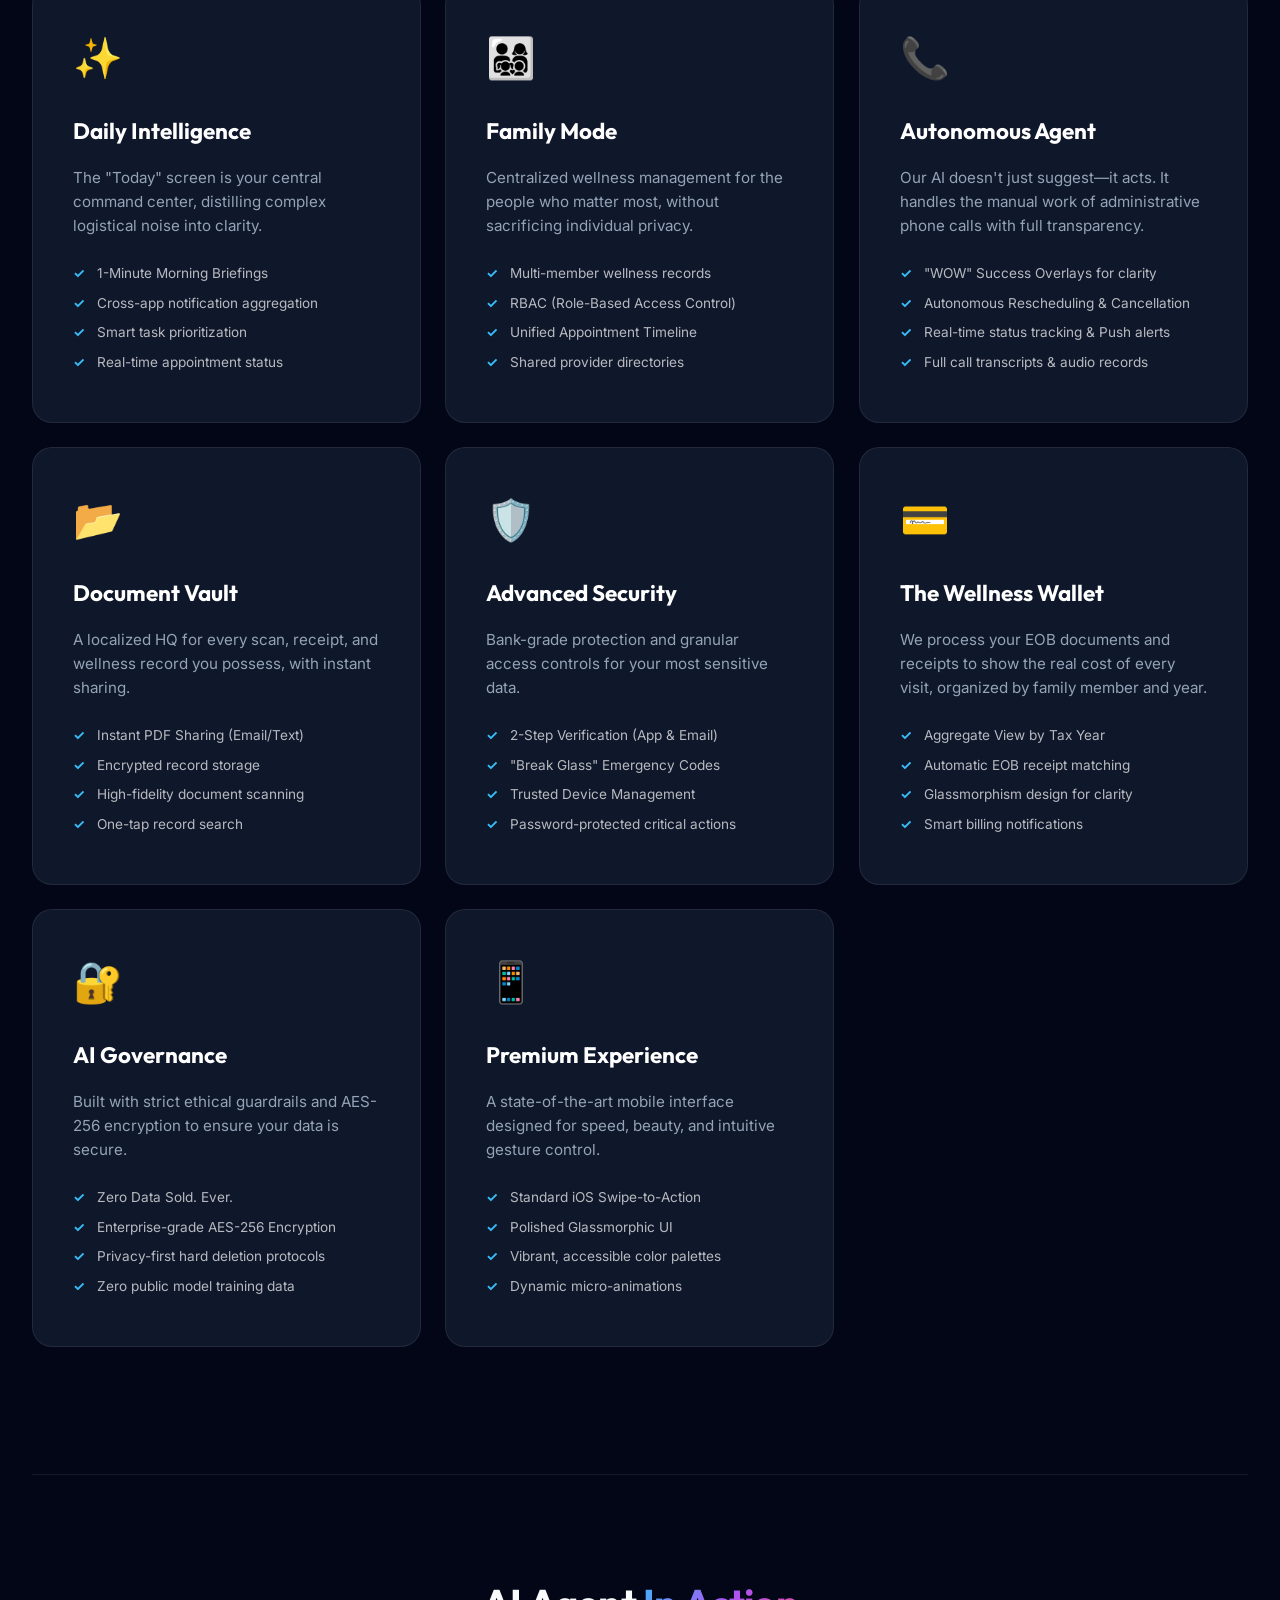
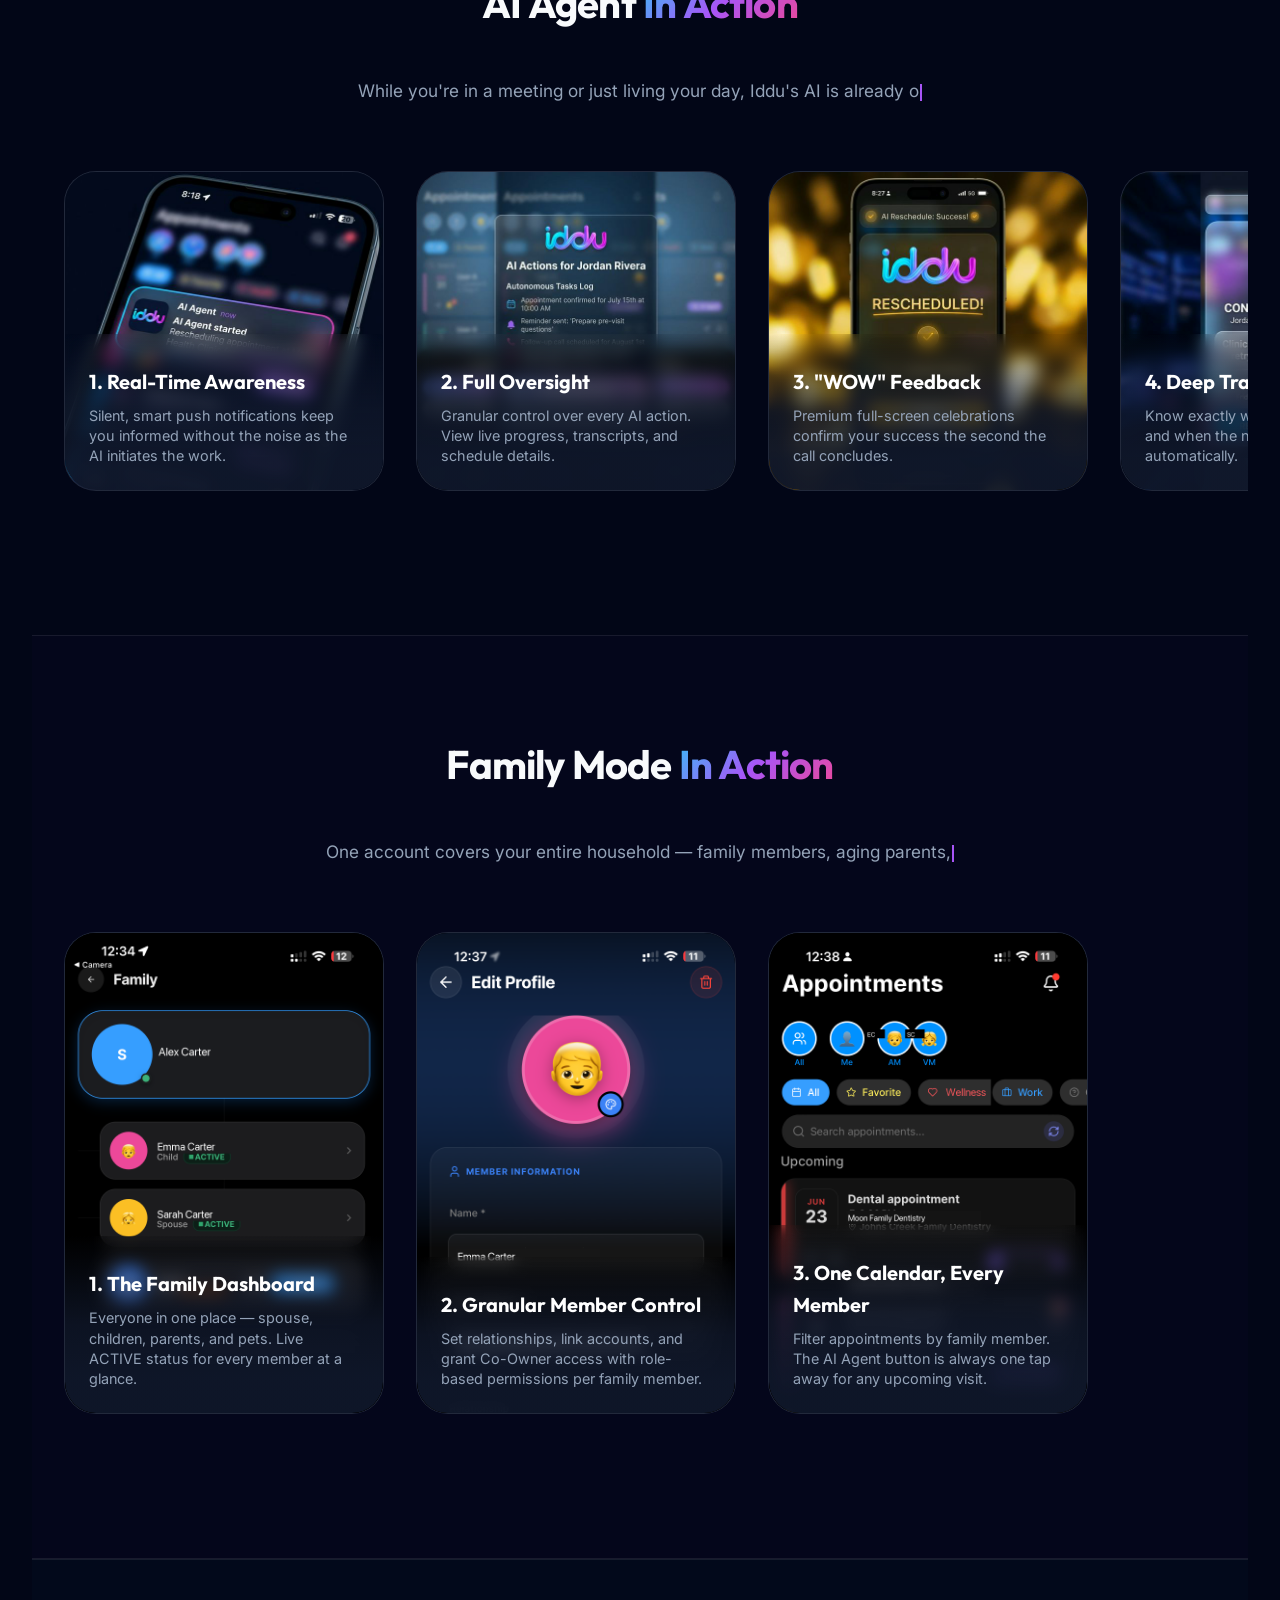
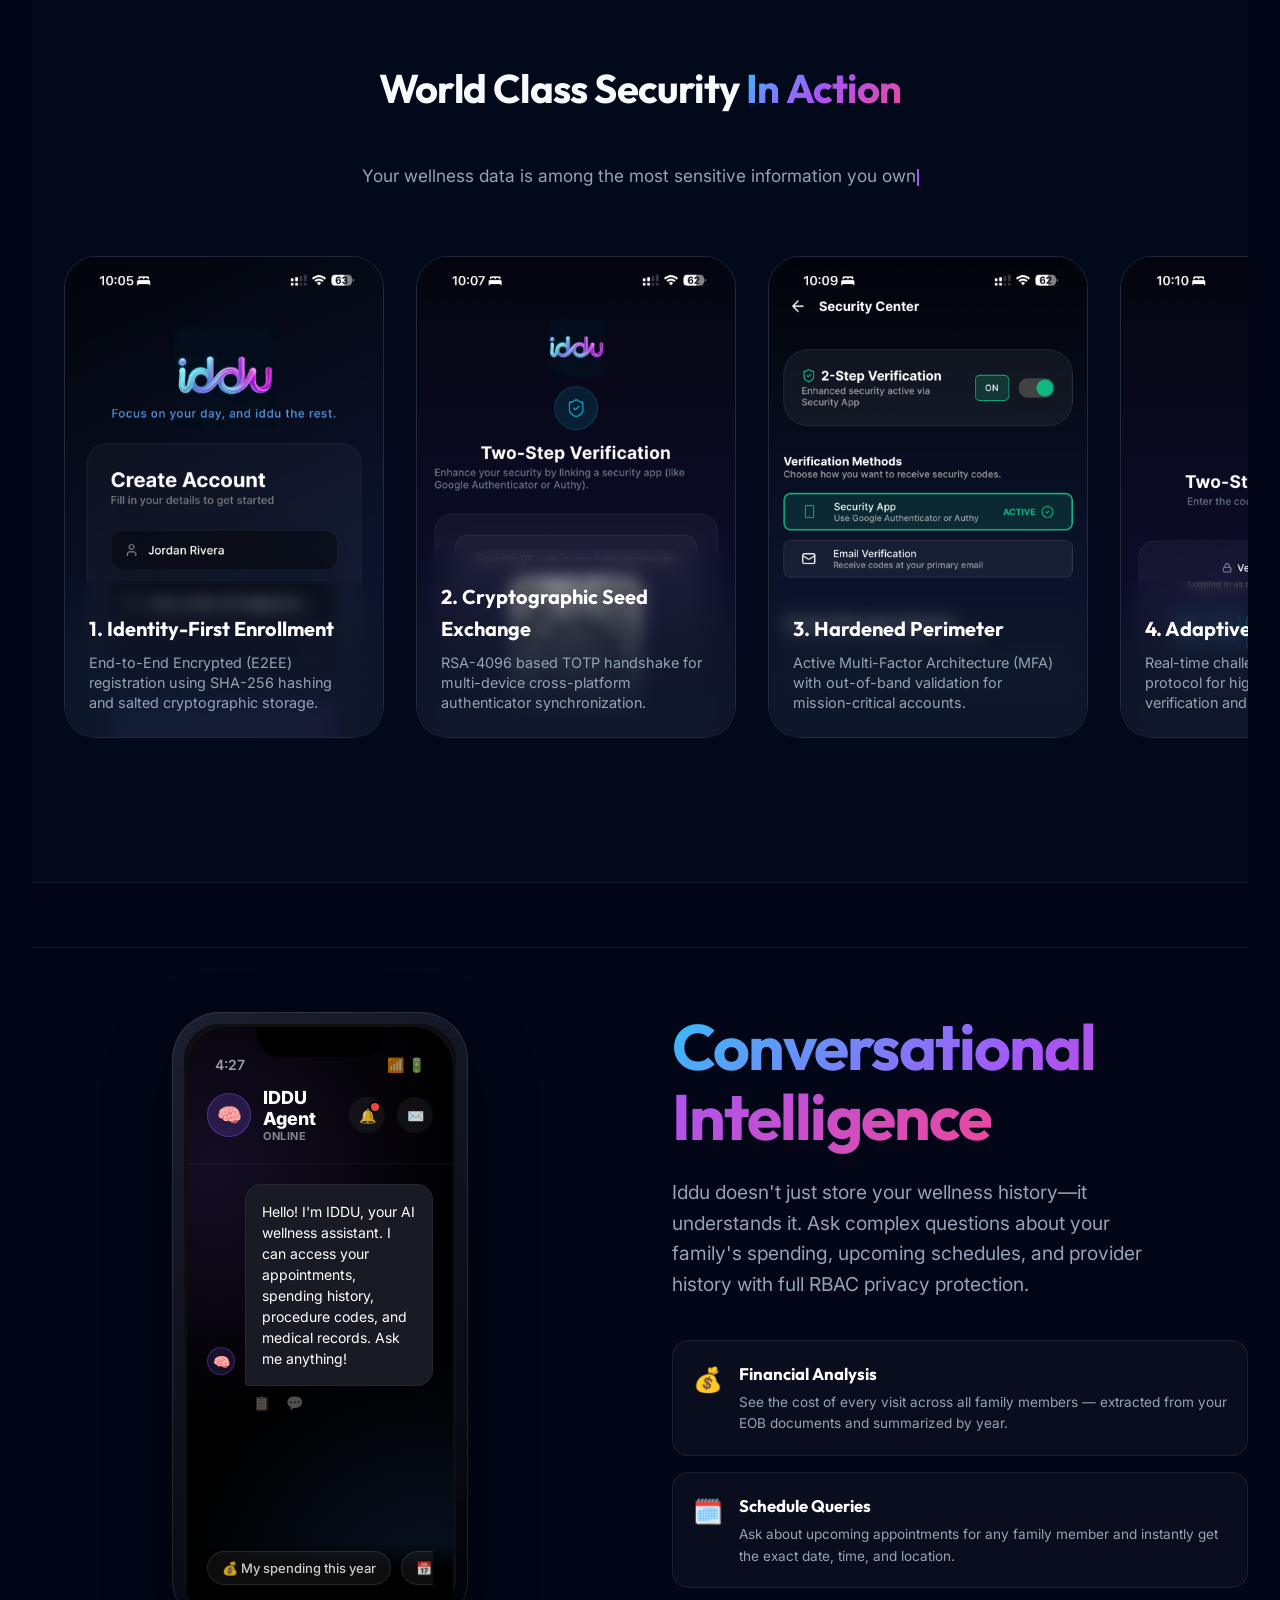
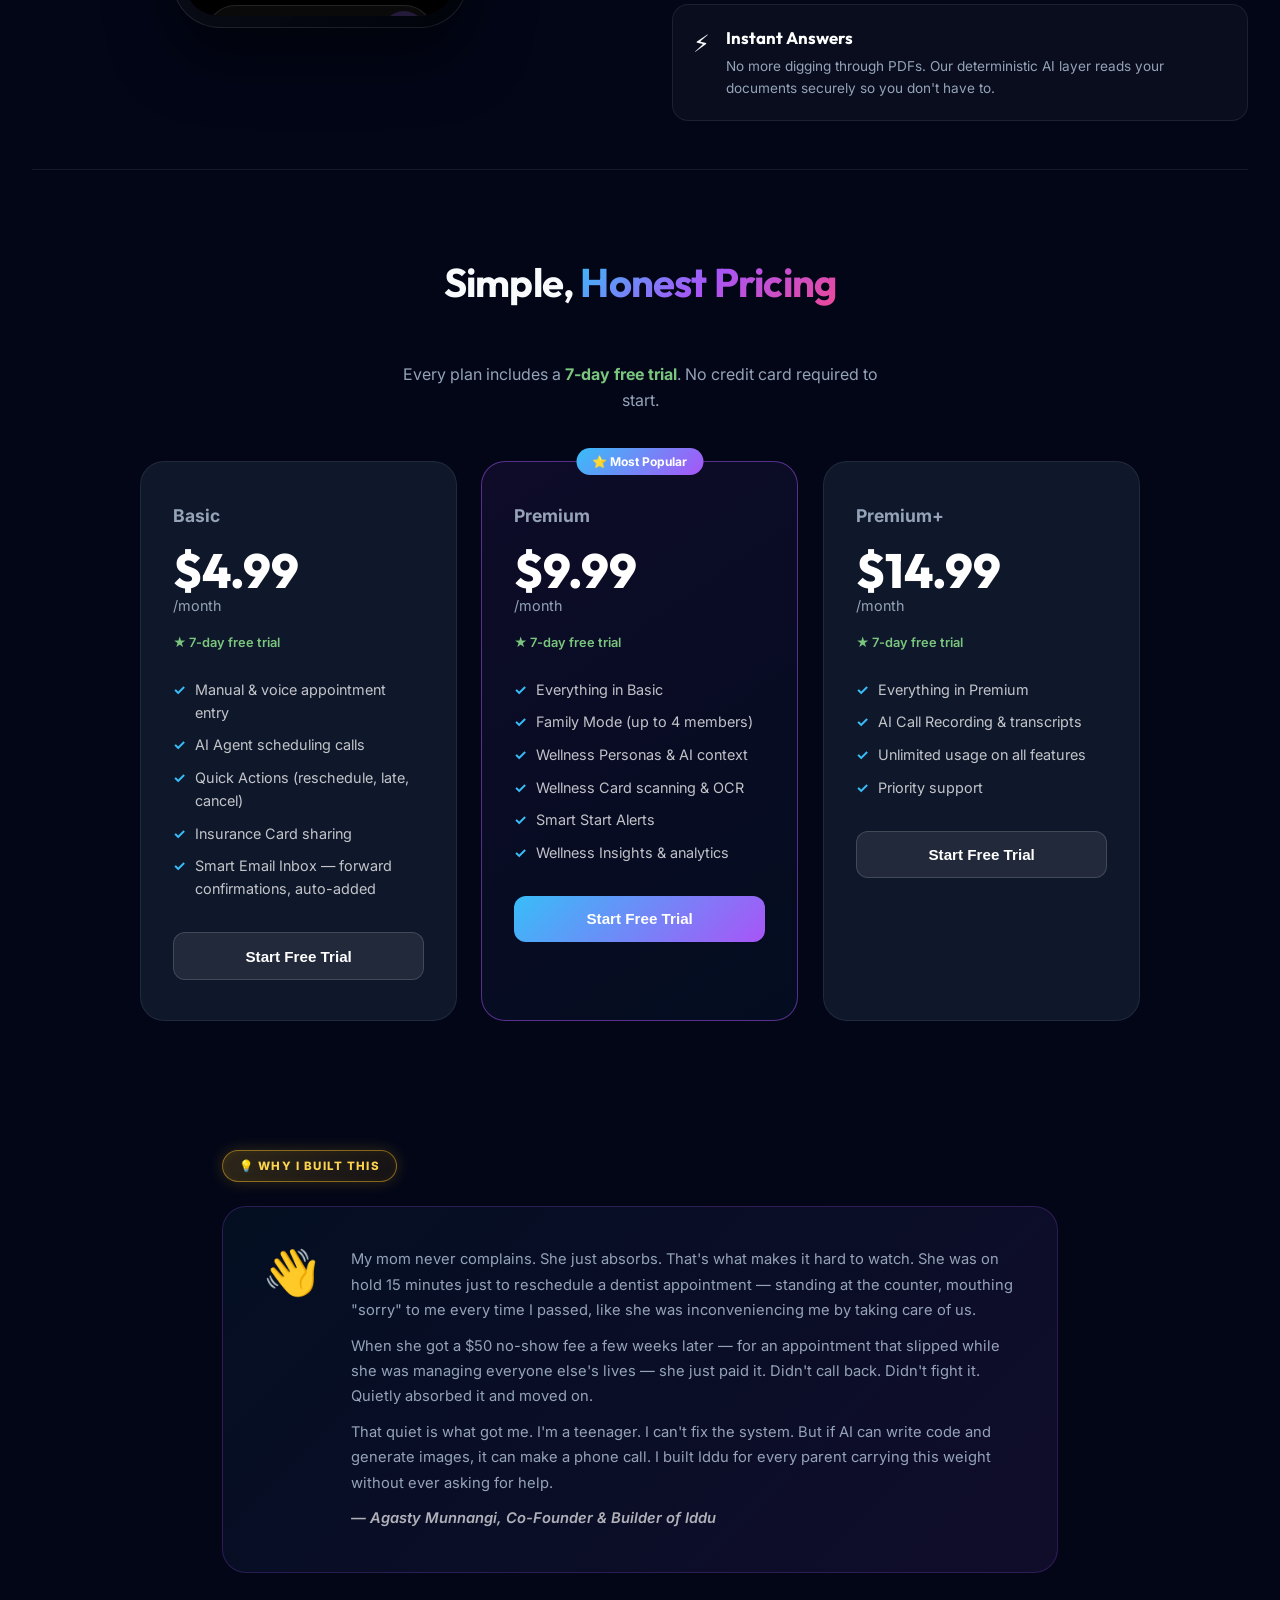
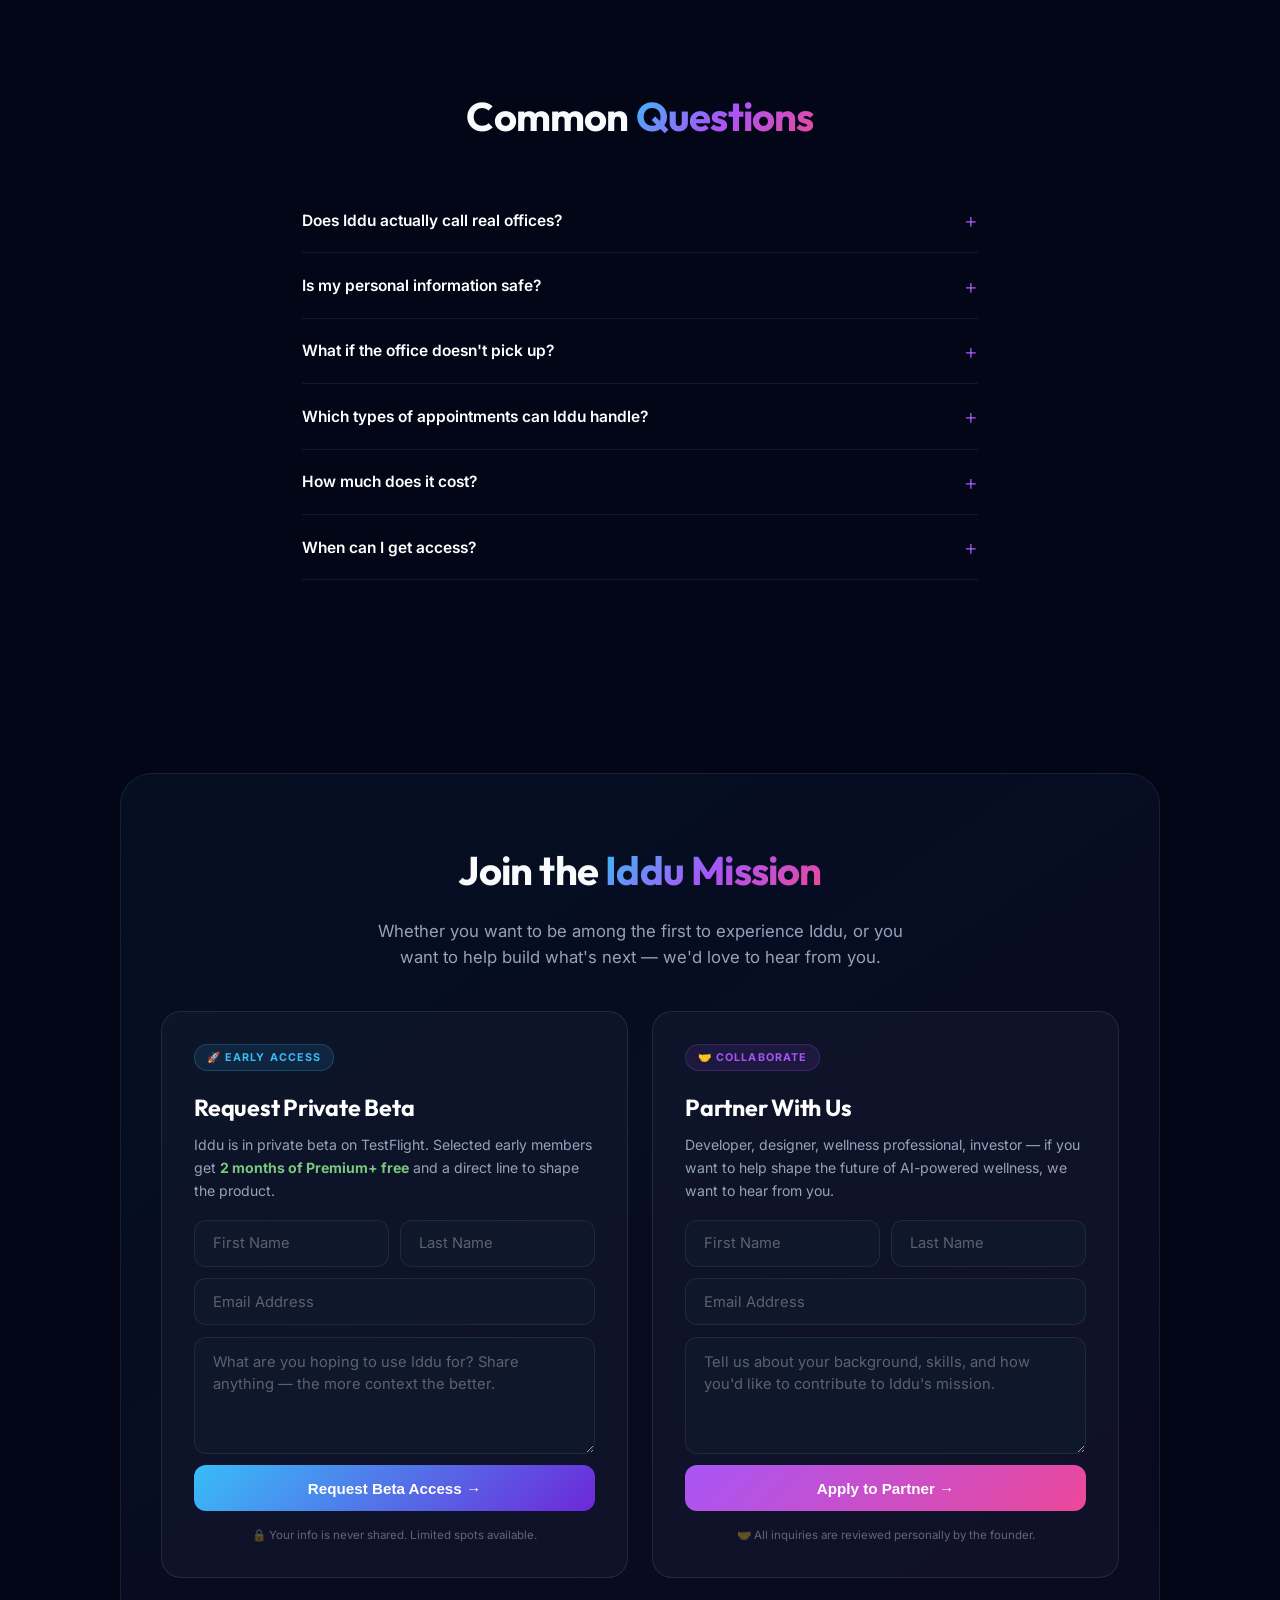
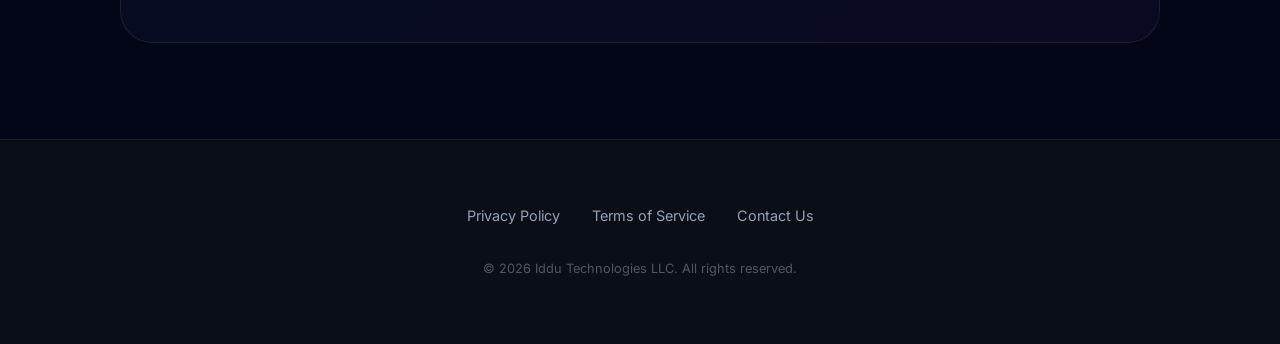
==== commit ae99c830: "fix: update Today galaxy tile YouTube Short video ID Co-Authored-By: Claude Sonnet 4.6 <noreply@anth" ====
--- a/index.html
+++ b/index.html
@@ -2475,7 +2475,7 @@
           </div>
 
           <!-- Outermost ring: 10 chips positioned at radius 210px by JS -->
-          <div class="ring-chip" data-video="XCoPKkmQqbs" data-title="The Today Tab — Your Appointment Day Hub" onclick="playScenario(this)">
+          <div class="ring-chip" data-video="IhFwPPww9Mw" data-title="The Today Tab — Your Appointment Day Hub" onclick="playScenario(this)">
             <span class="chip-icon">🗓️</span><span class="chip-label">Today</span>
           </div>
           <div class="ring-chip" data-video="2QNdwJzCf-Y" data-title="Booking an Eye Exam" onclick="playScenario(this)">
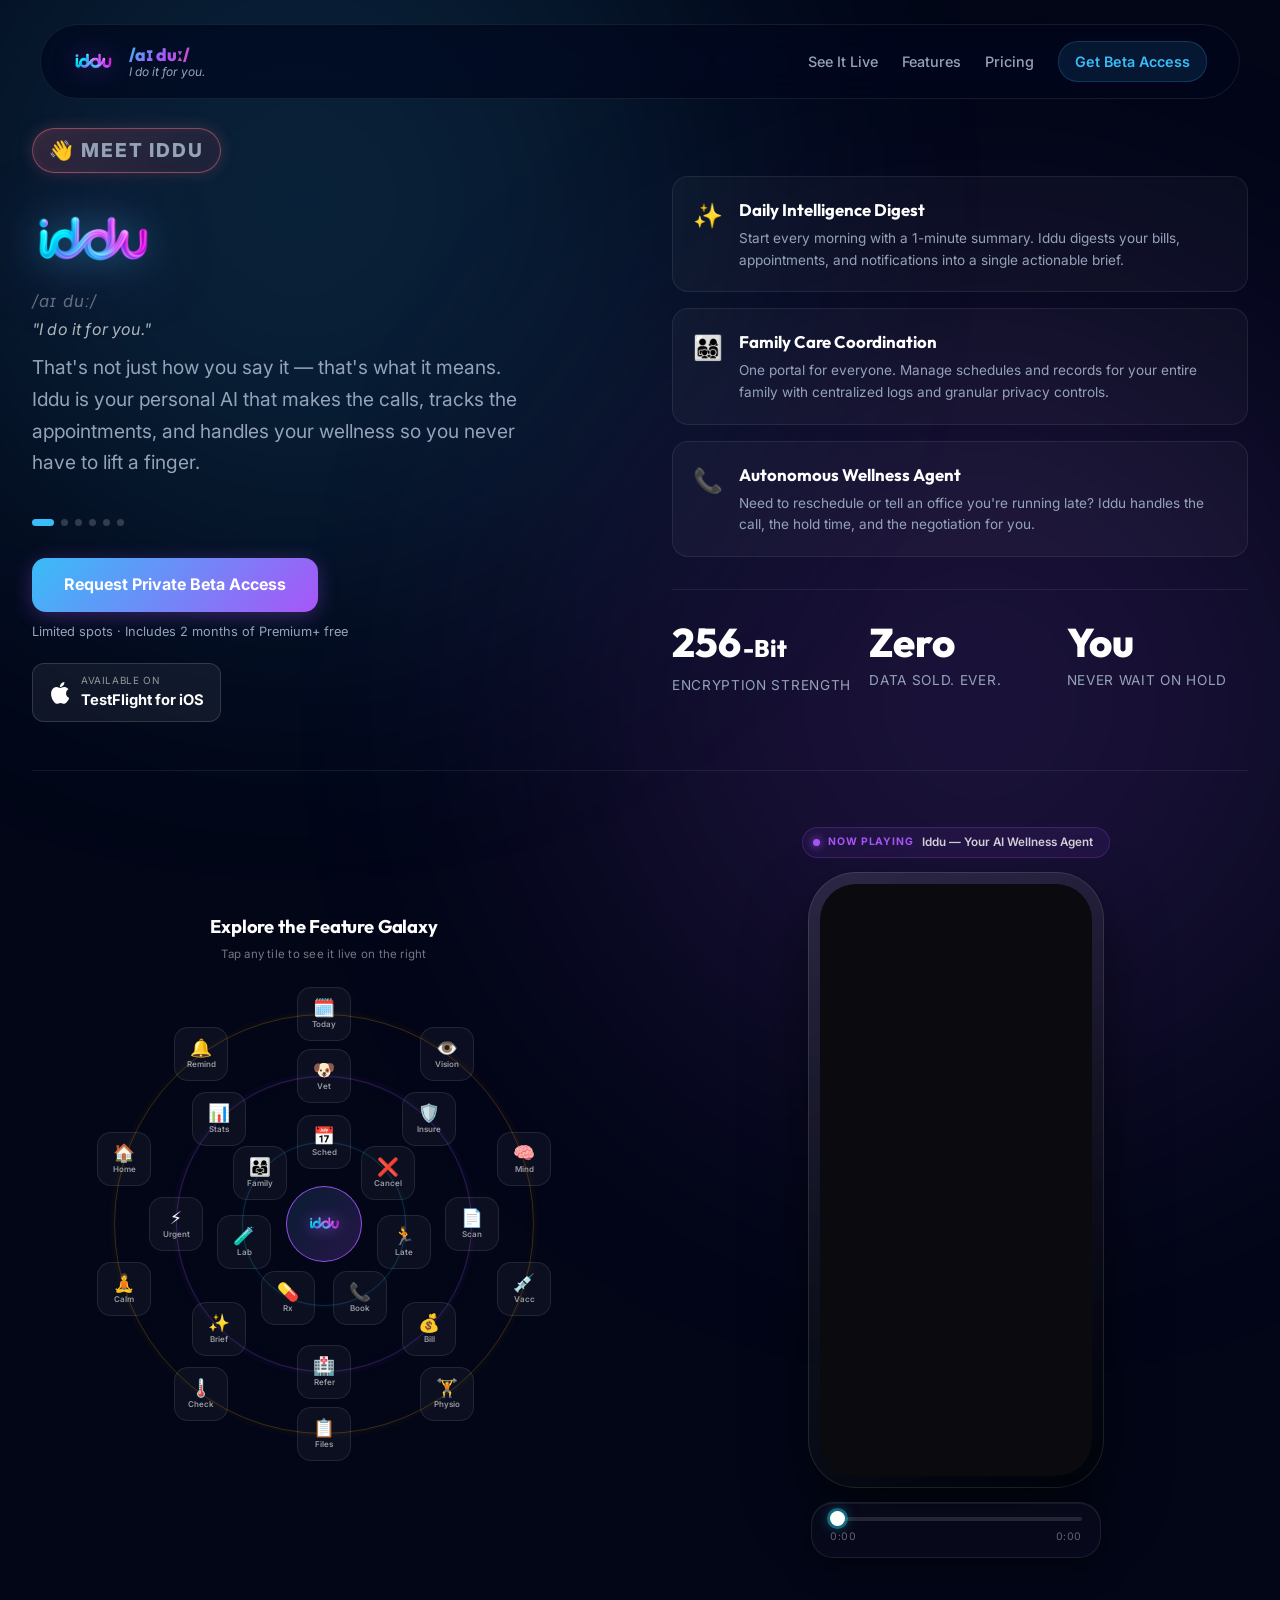
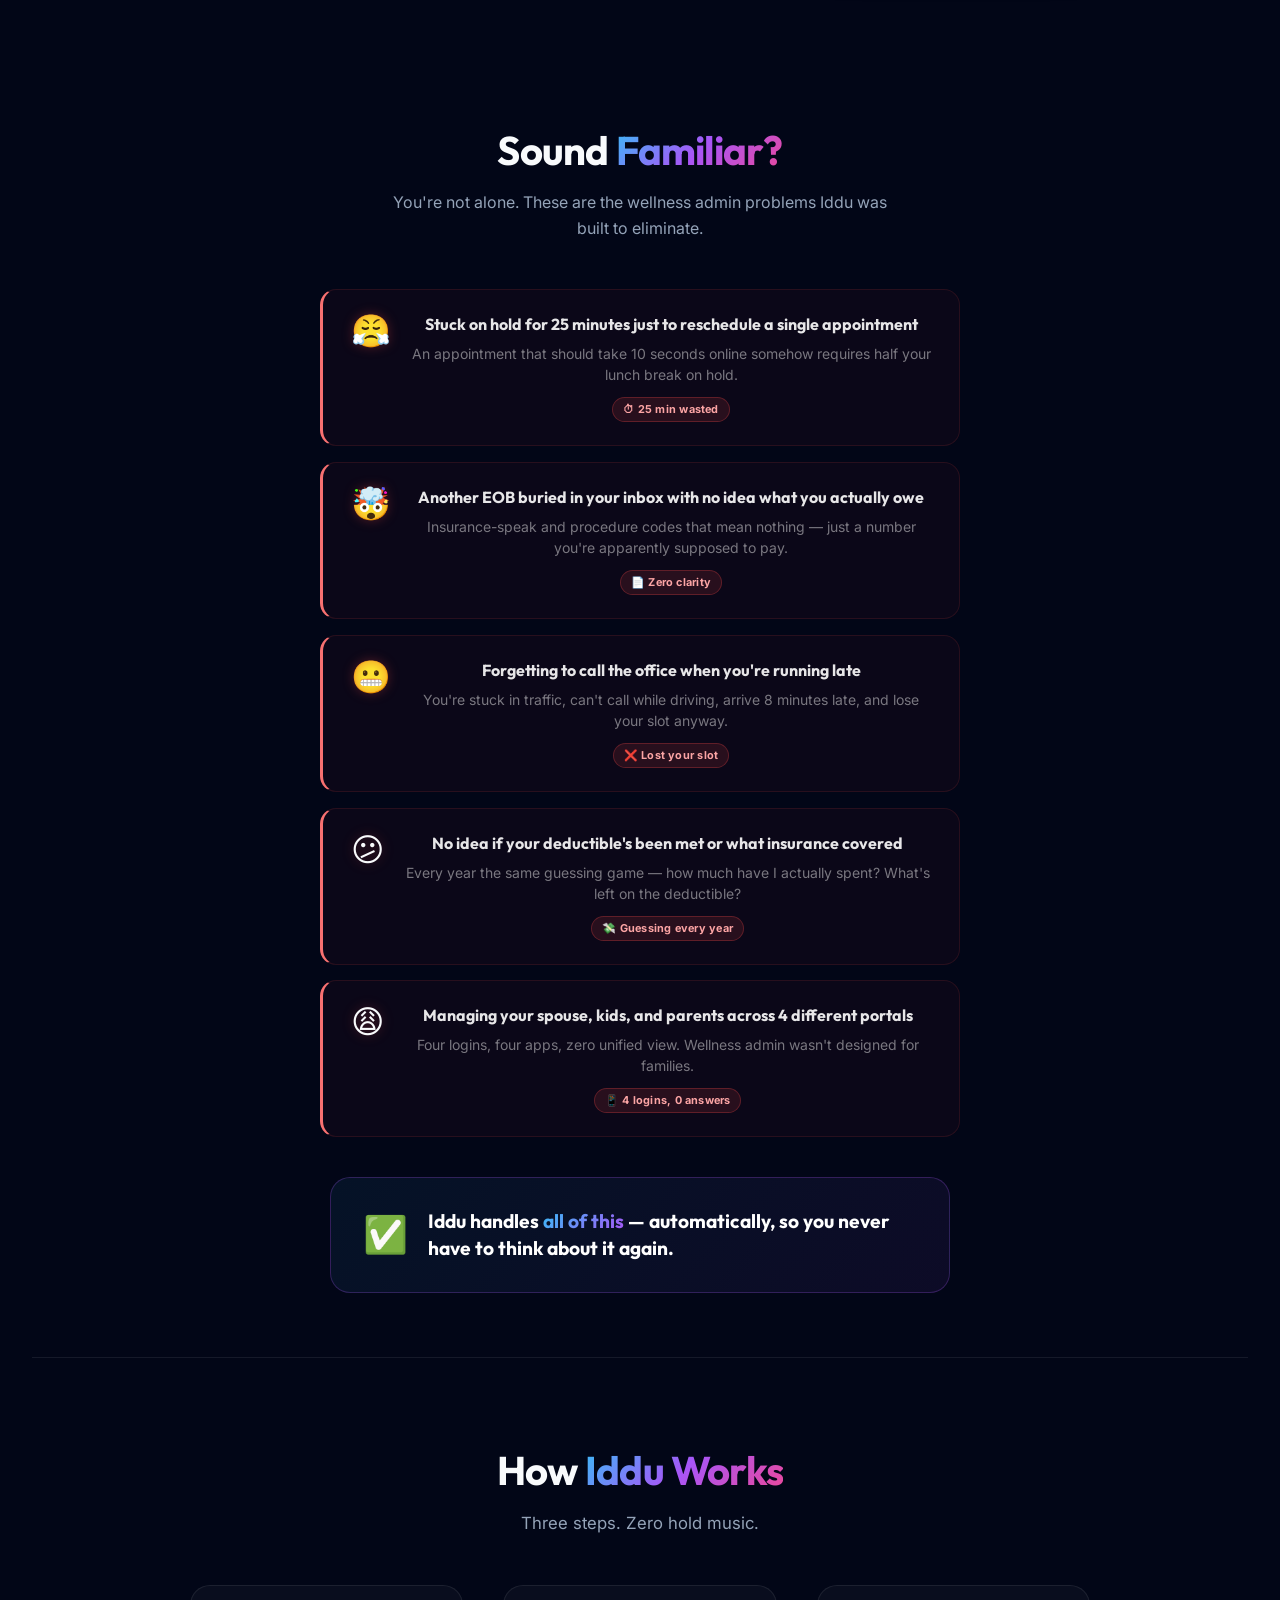
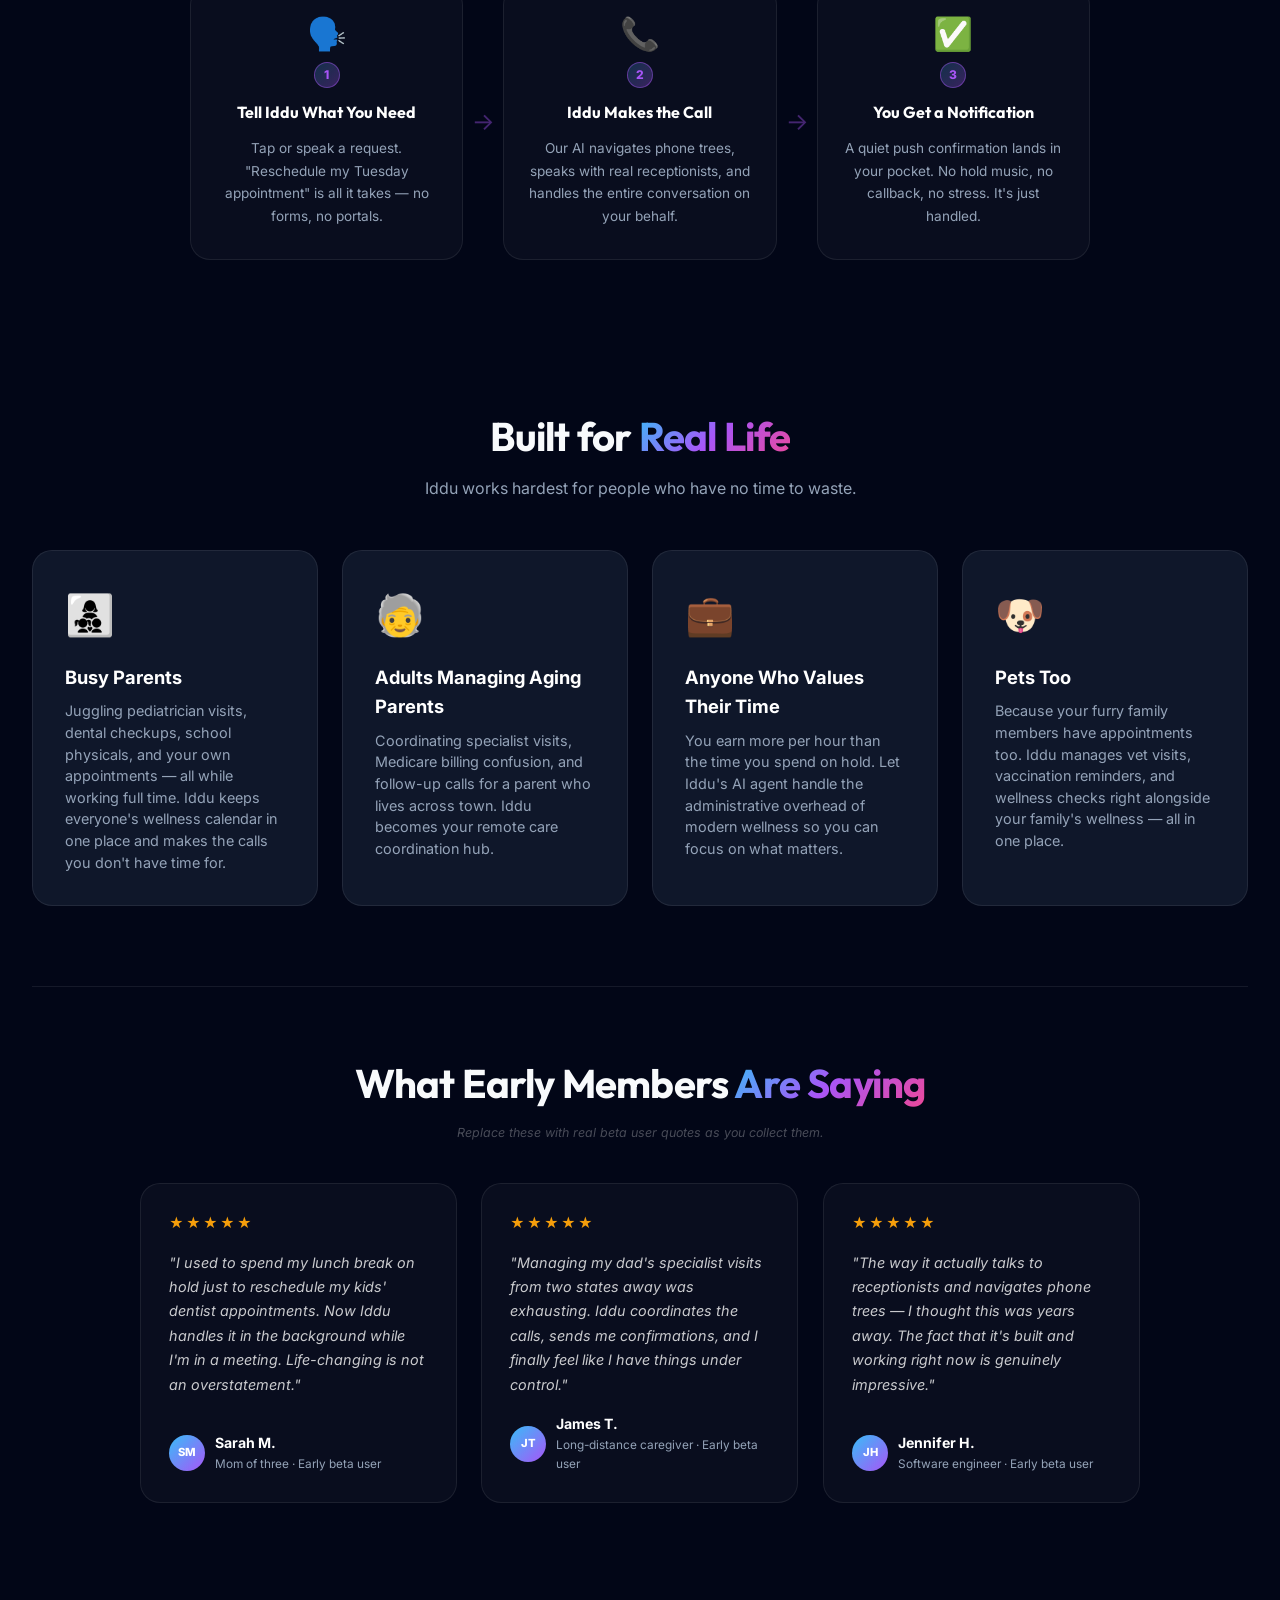
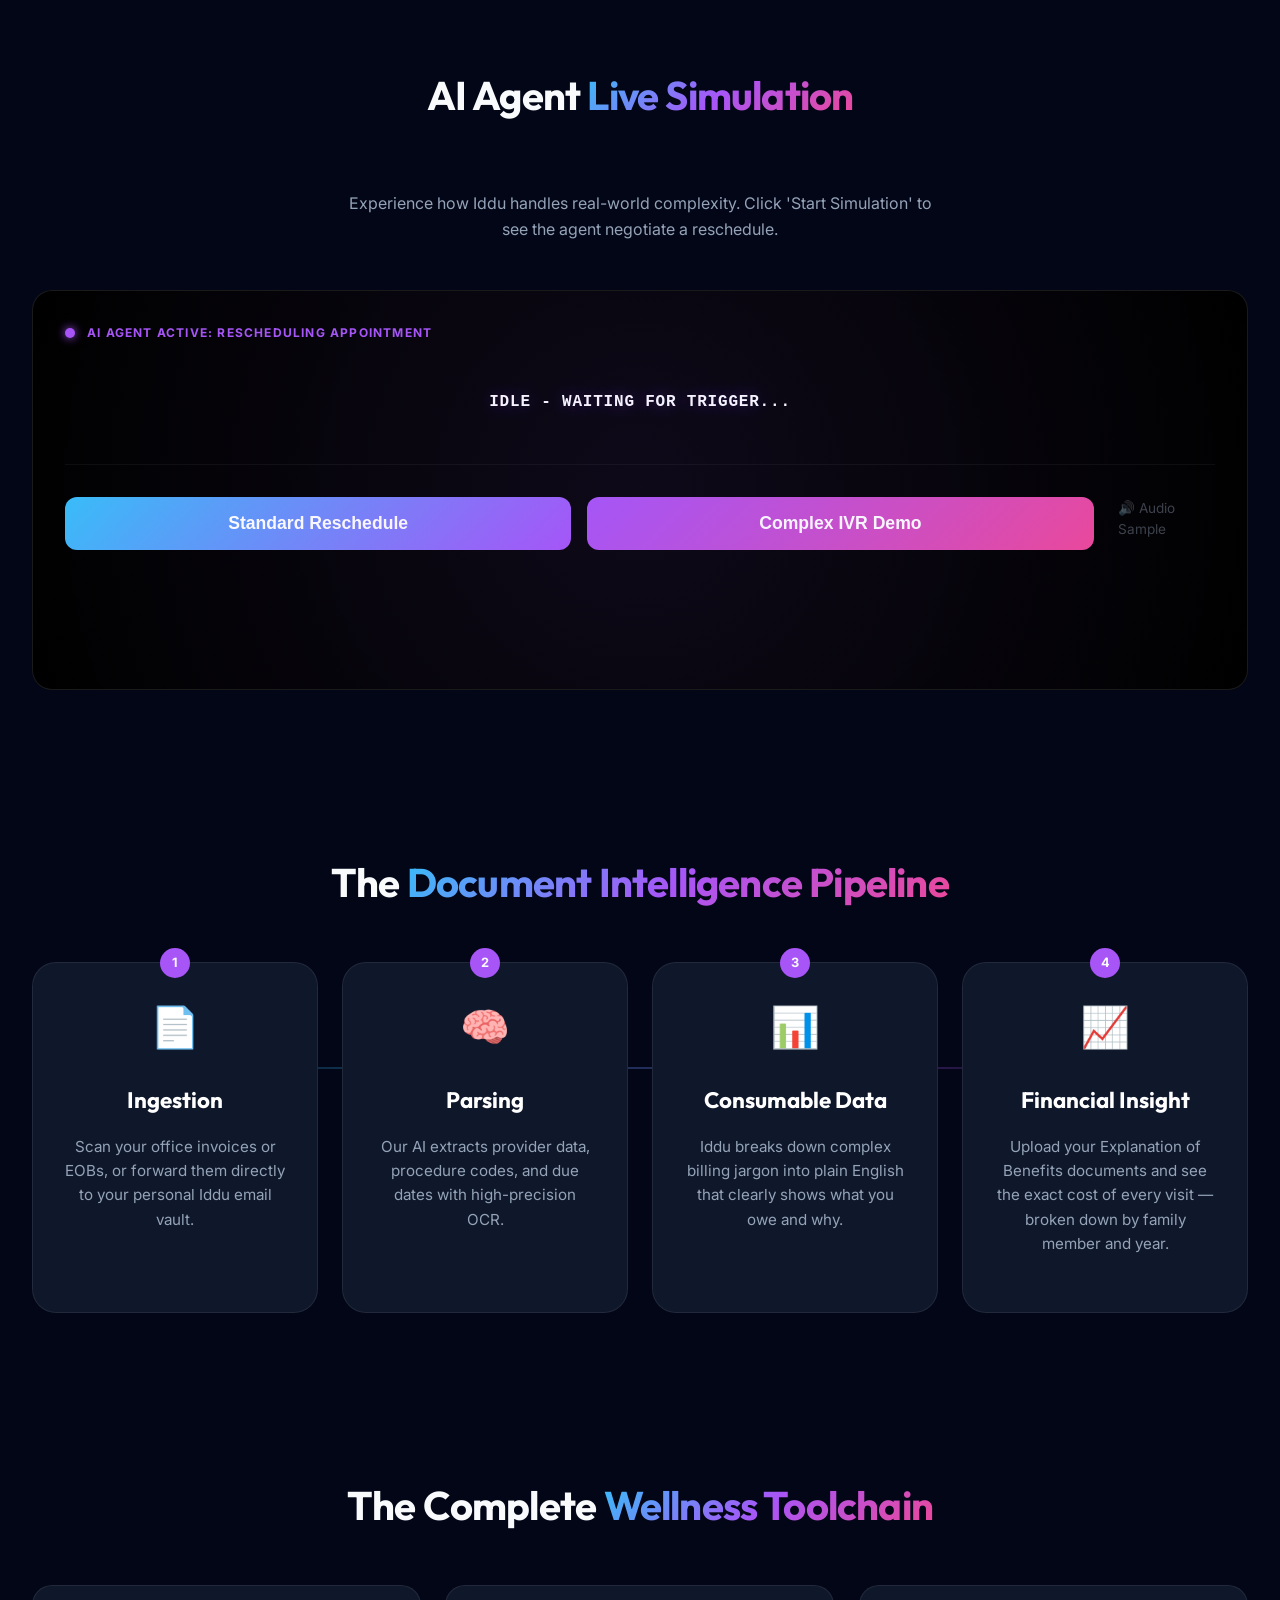
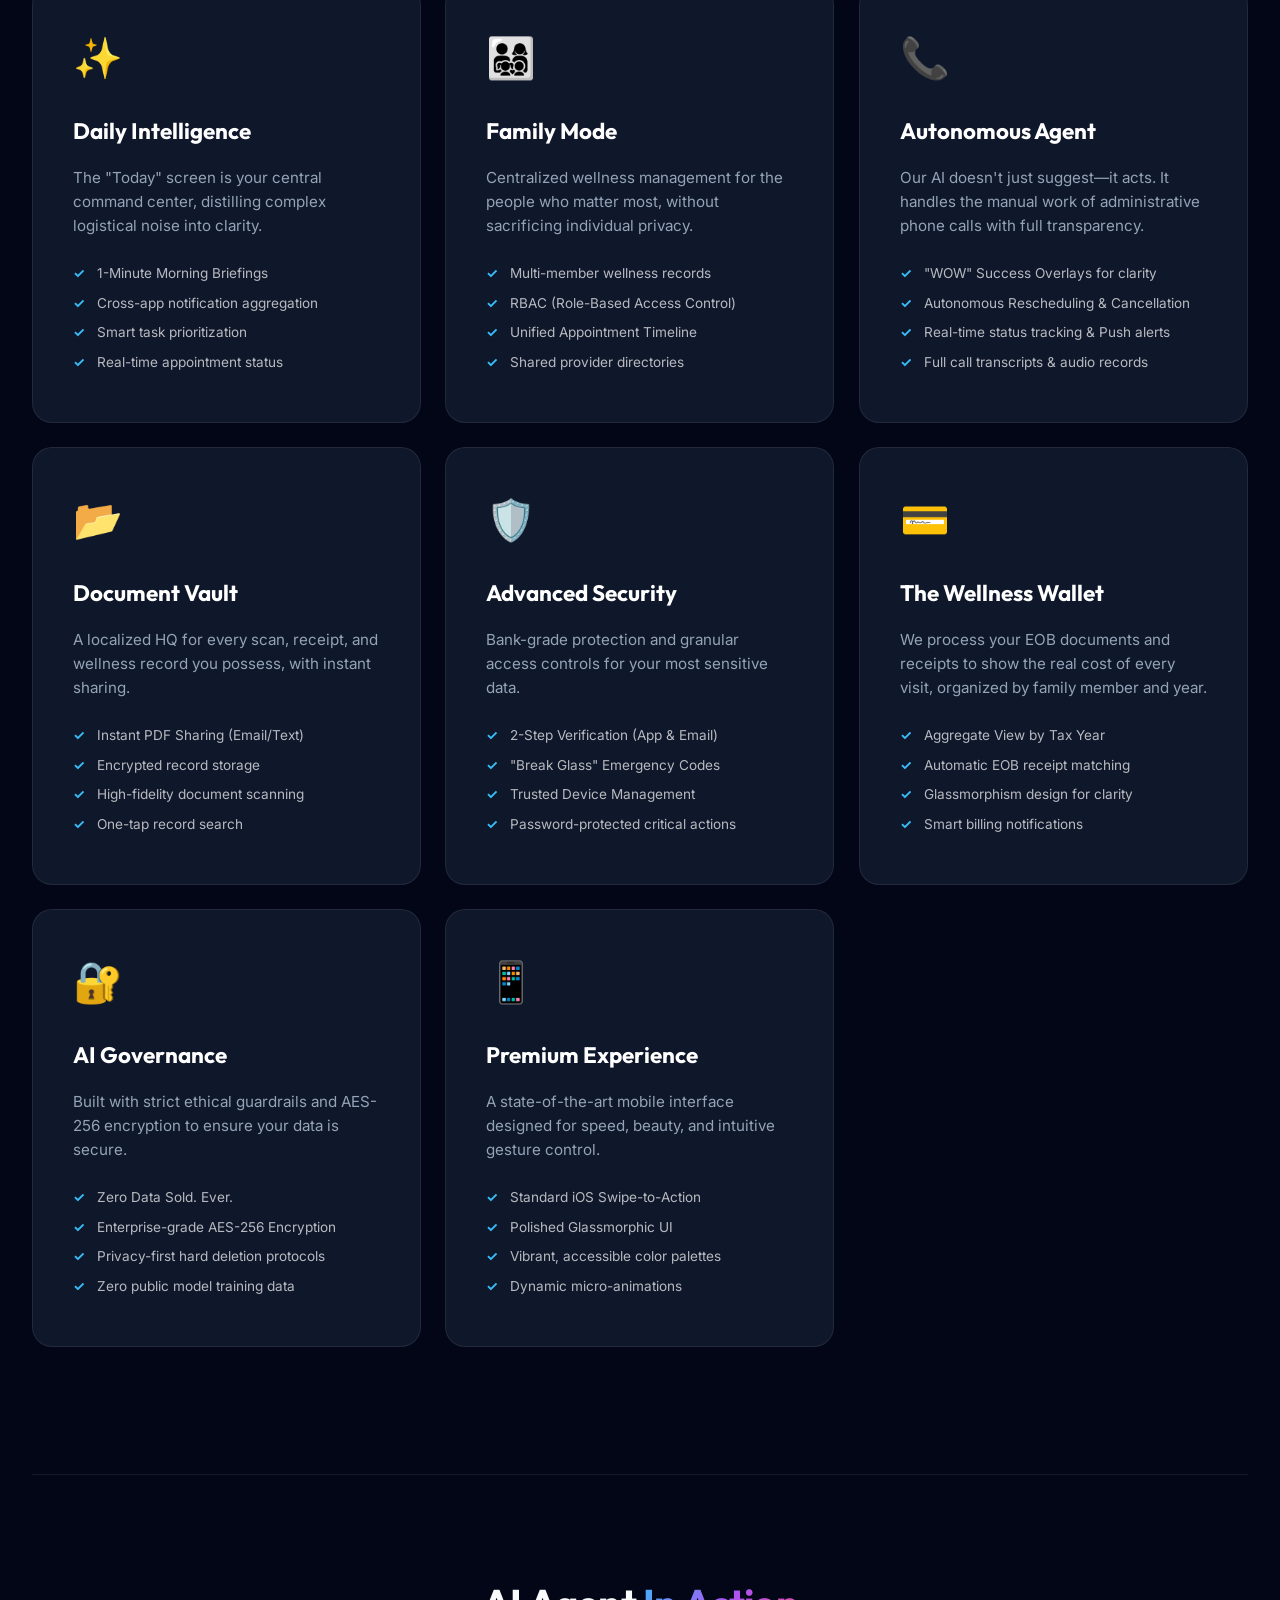
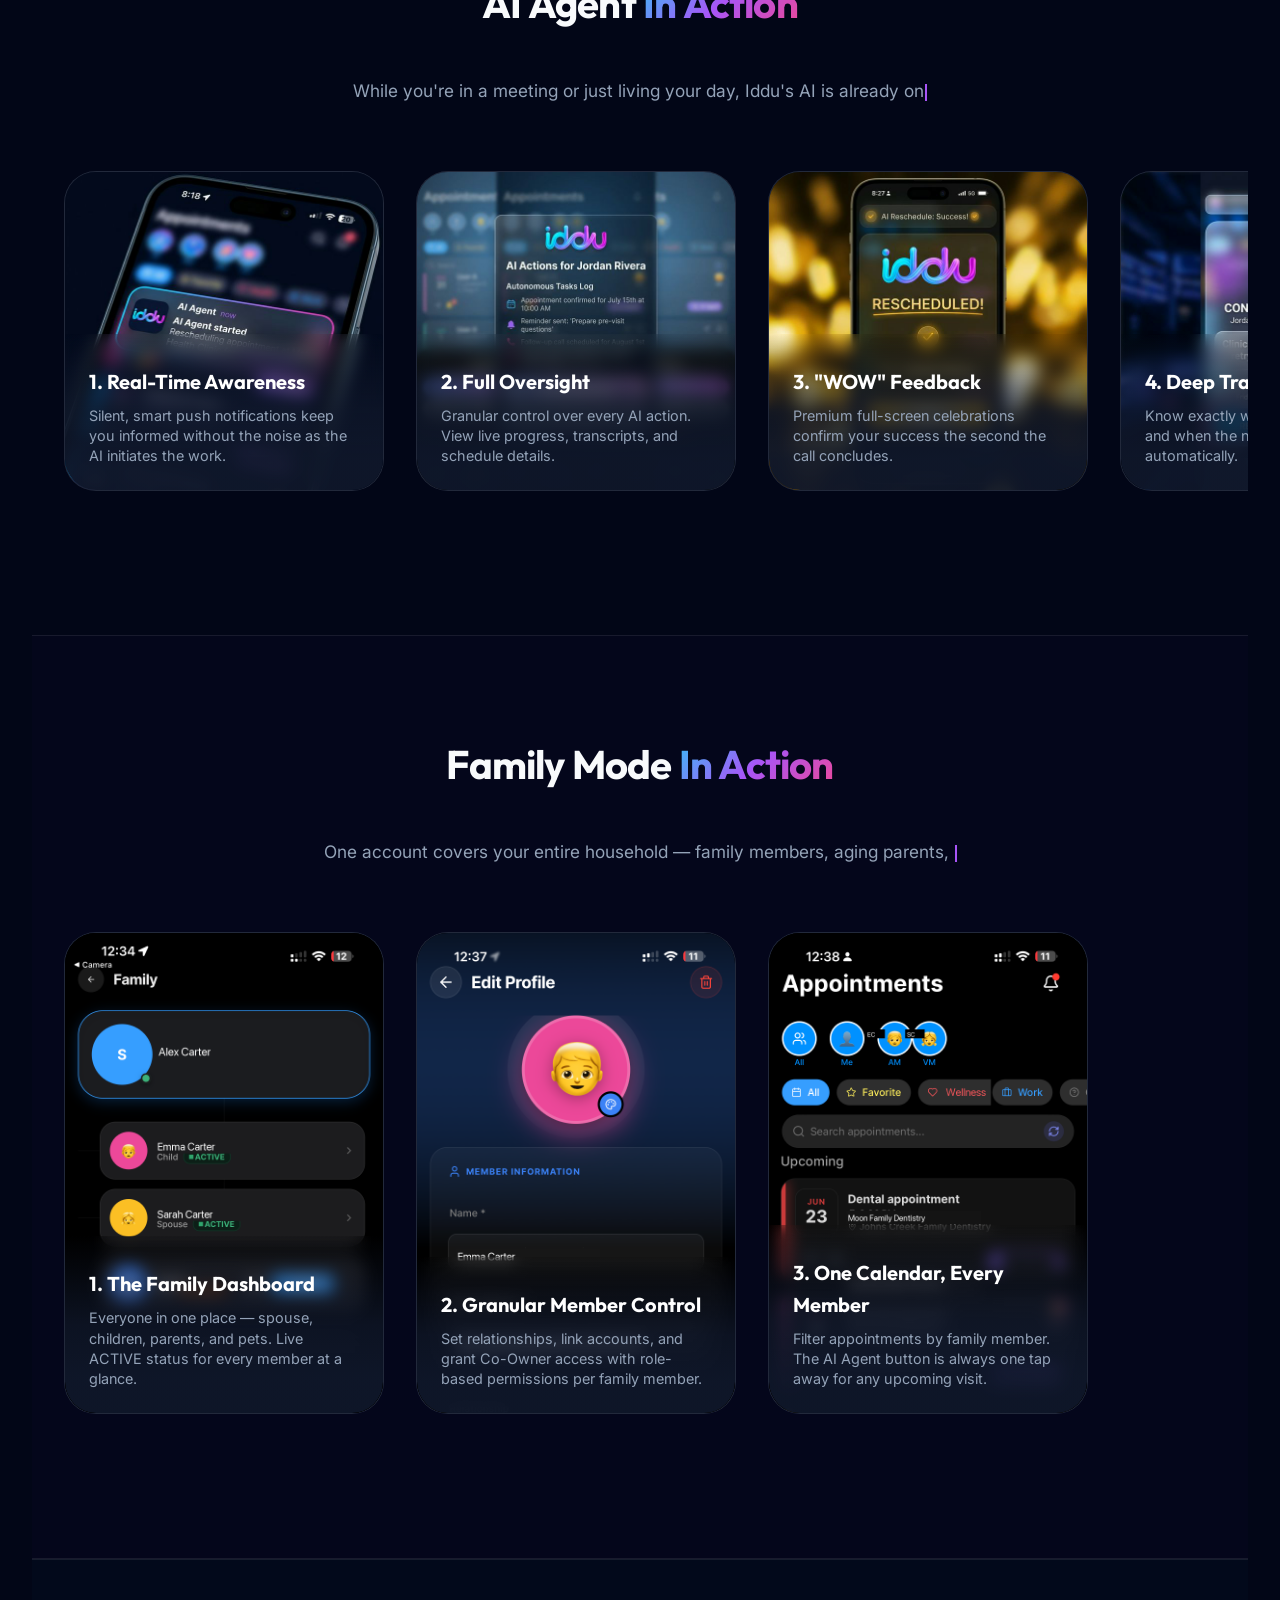
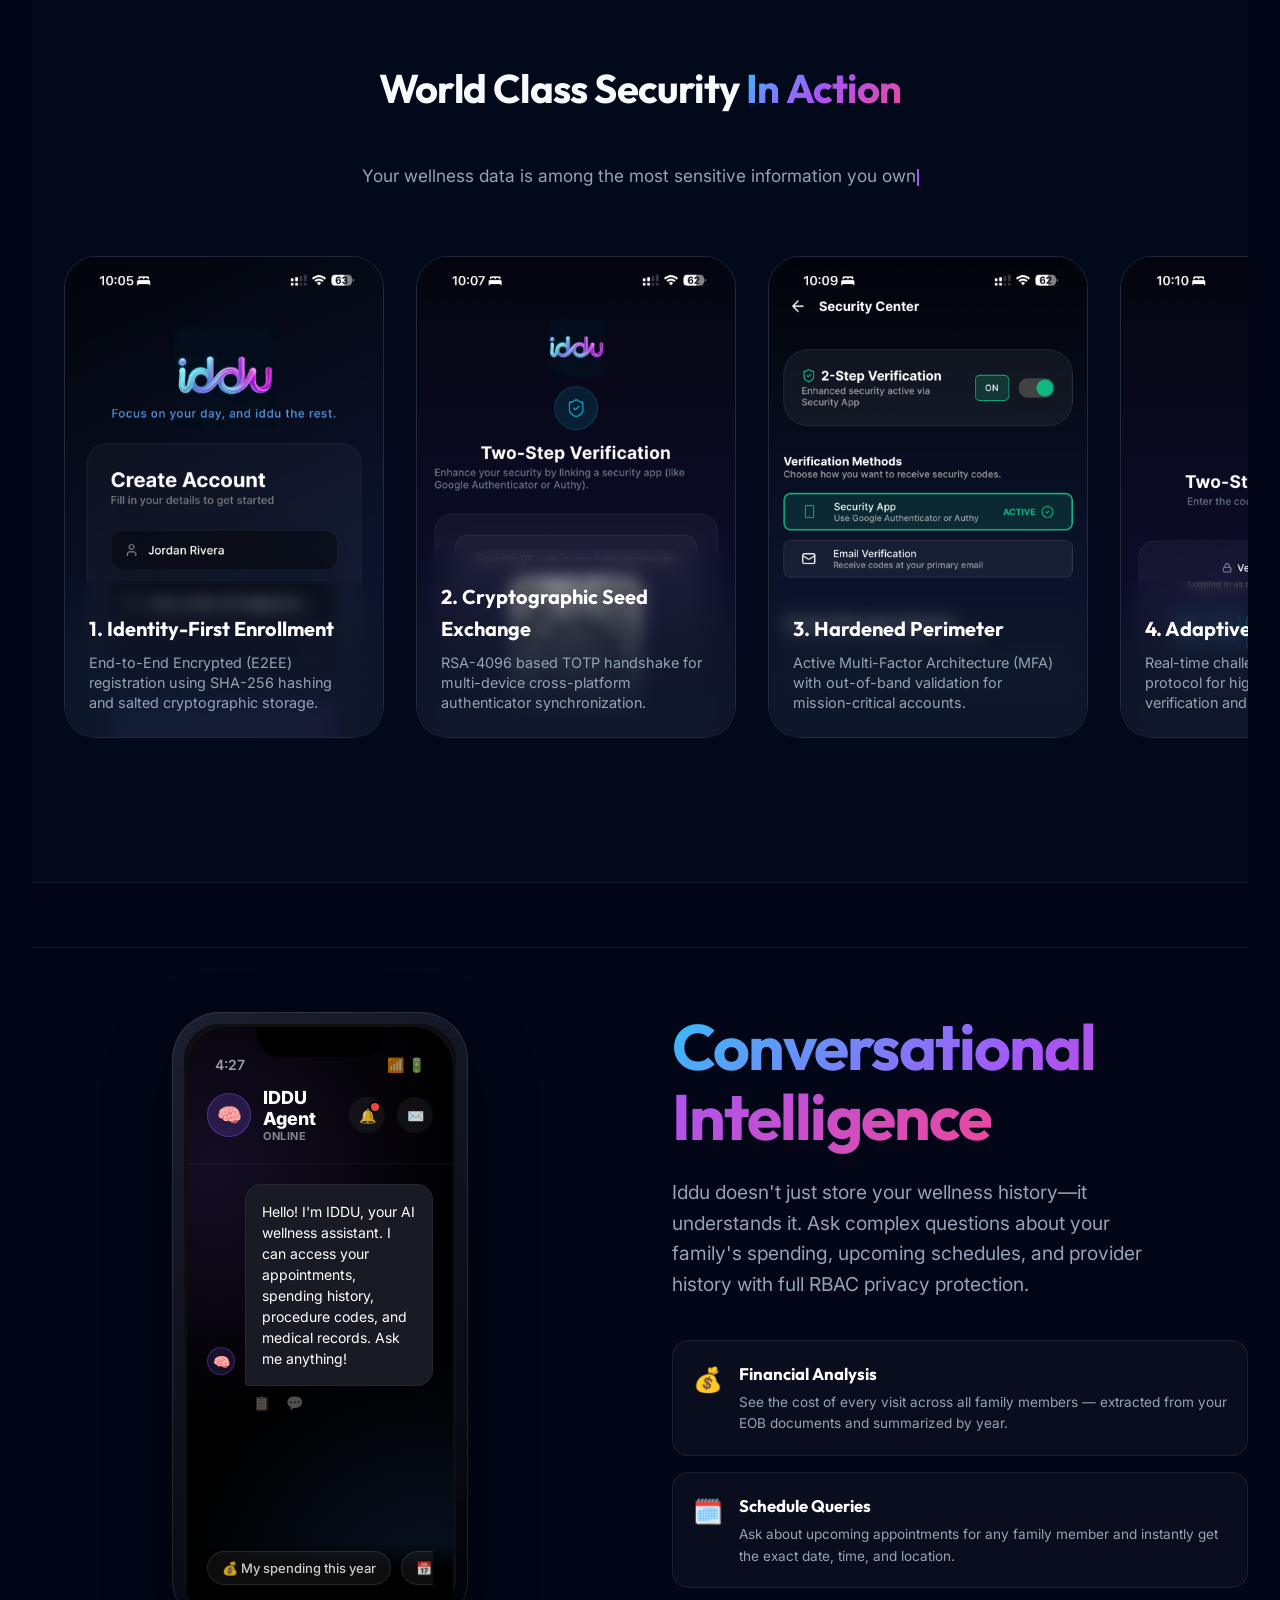
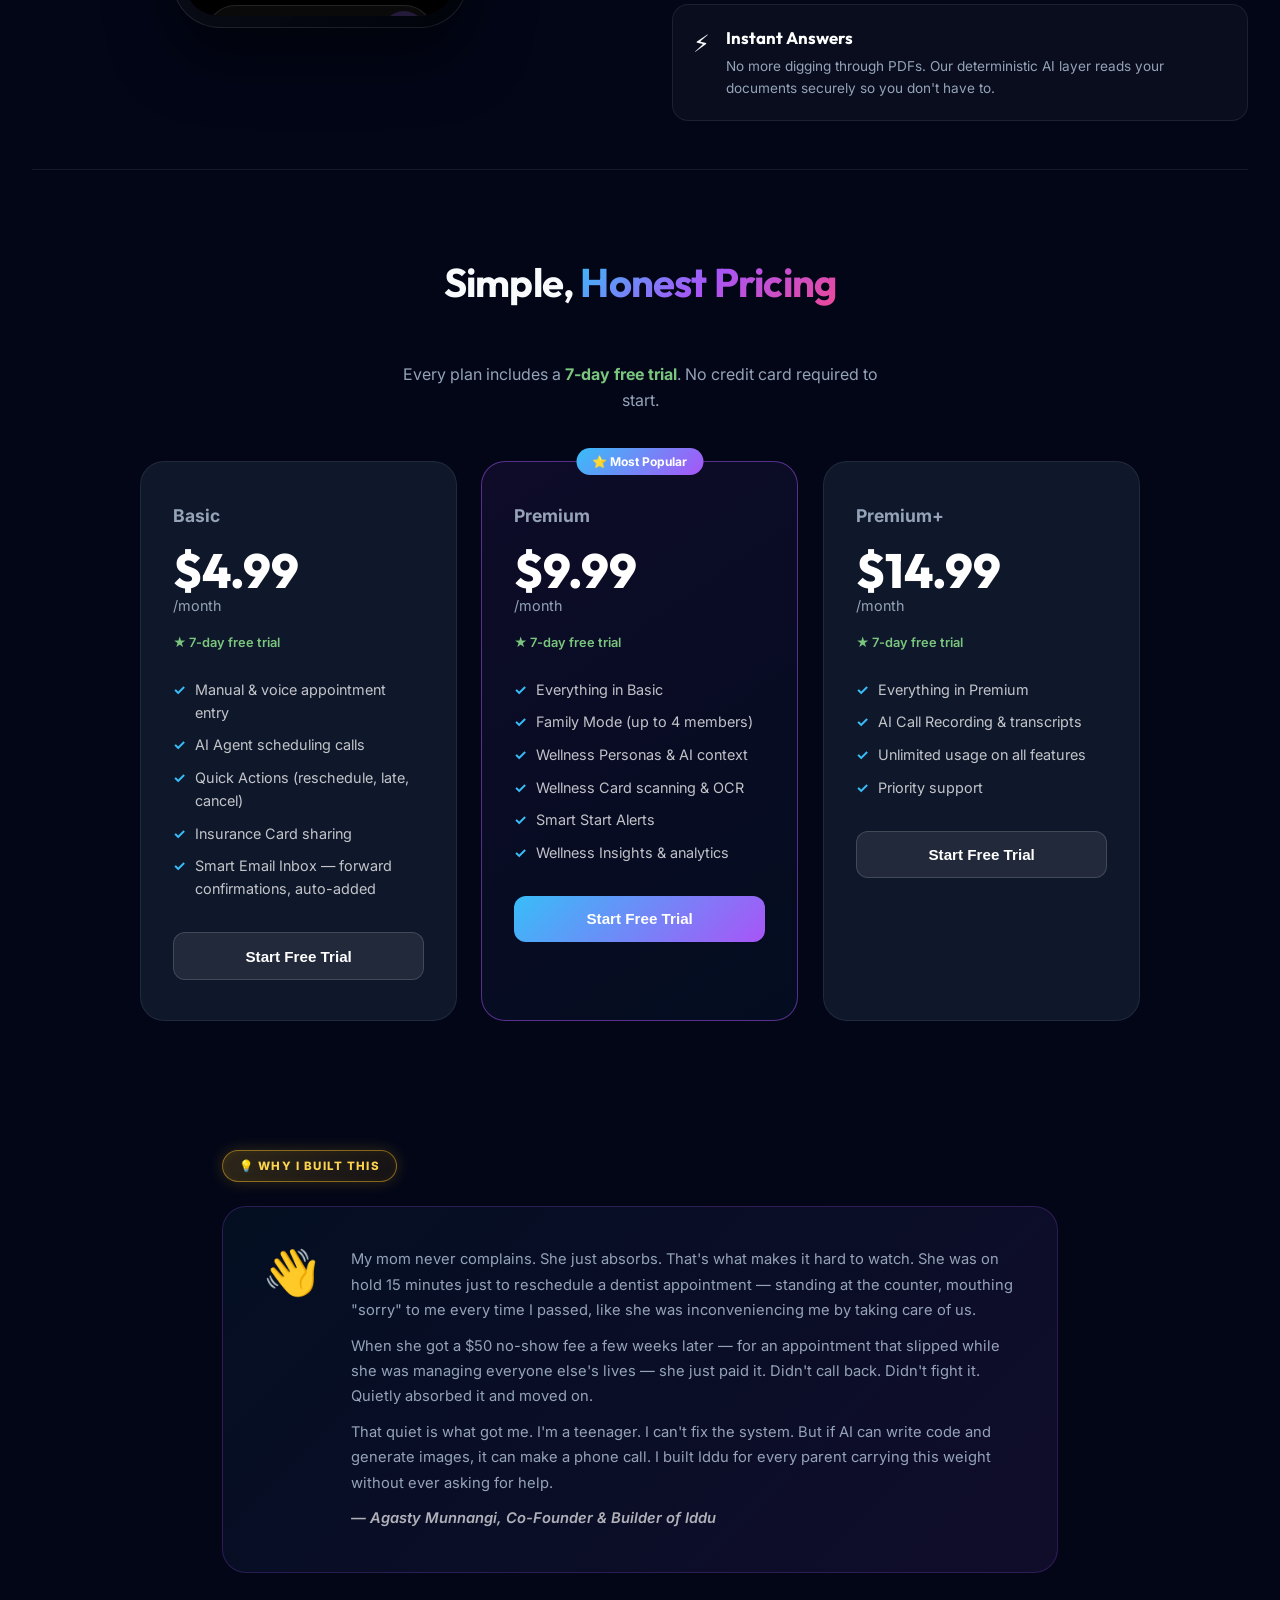
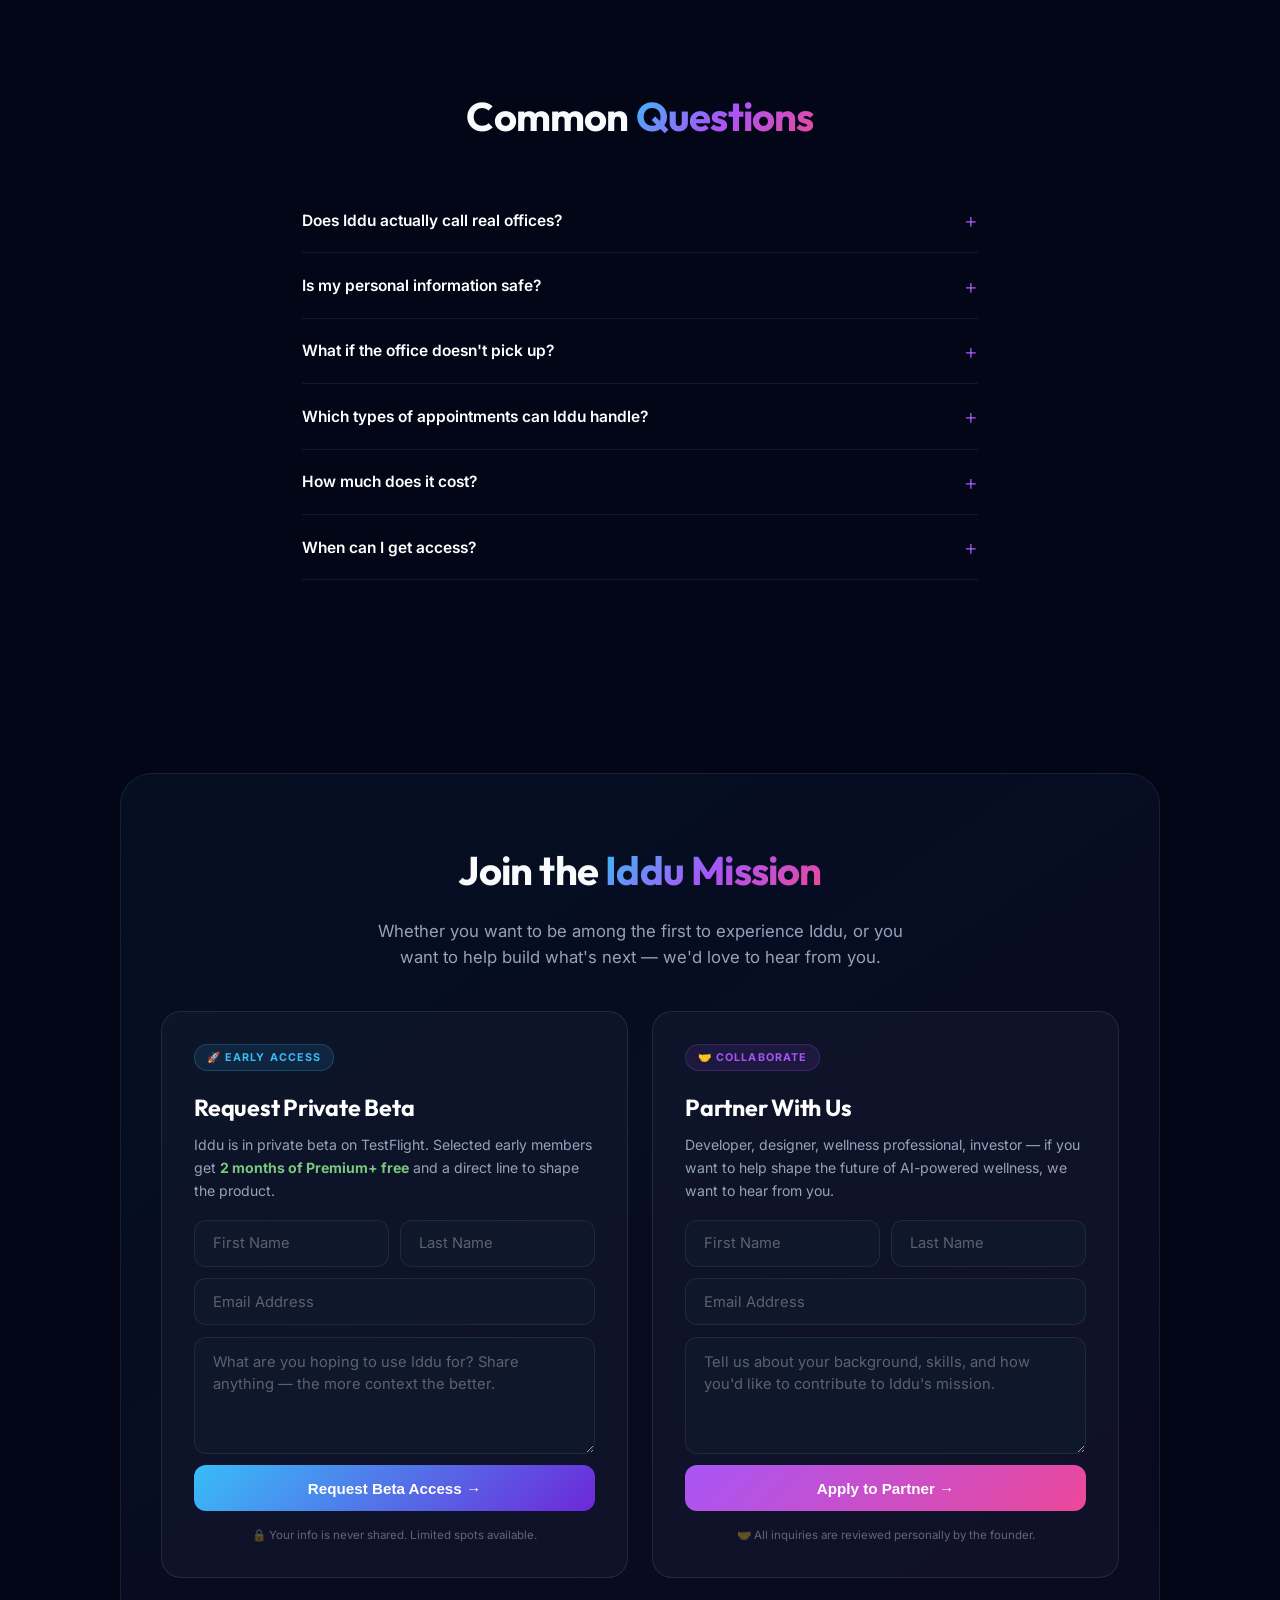
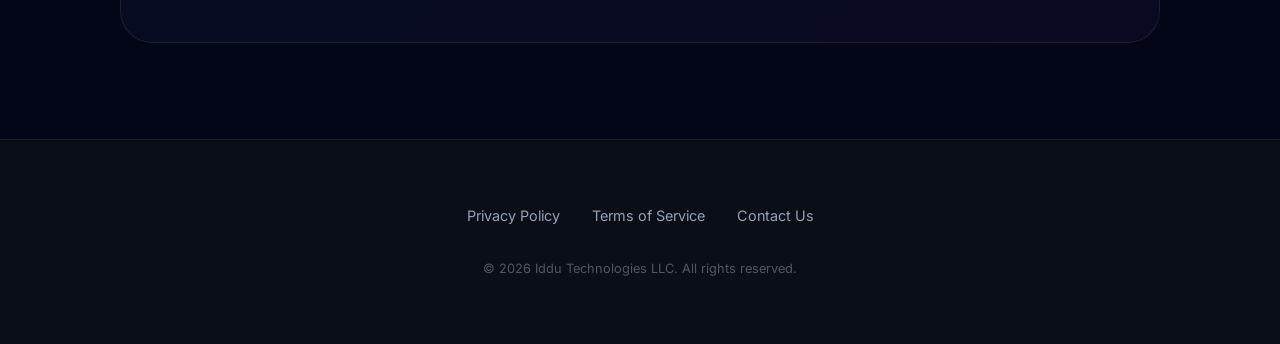
==== commit 277b913e: "fix: eliminate galaxy page jitter by switching box-shadow animations to GPU-composited filter Co-Aut" ====
--- a/index.html
+++ b/index.html
@@ -1686,6 +1686,7 @@
       width: 500px;
       height: 500px;
       flex-shrink: 0;
+      contain: layout paint;
     }
 
     .ring-track {
@@ -1736,16 +1737,17 @@
     .ring-center.active {
       border-color: rgba(168, 85, 247, 0.9);
       animation: center-playing 2s ease-in-out infinite;
+      will-change: filter;
     }
 
     @keyframes center-playing {
-      0%, 100% { box-shadow: 0 0 16px rgba(168,85,247,0.45), 0 0 6px rgba(56,189,248,0.2); }
-      50%       { box-shadow: 0 0 36px rgba(168,85,247,0.8), 0 0 18px rgba(56,189,248,0.4), inset 0 0 12px rgba(168,85,247,0.12); }
+      0%, 100% { filter: drop-shadow(0 0 8px rgba(168,85,247,0.45)) drop-shadow(0 0 3px rgba(56,189,248,0.2)); }
+      50%       { filter: drop-shadow(0 0 18px rgba(168,85,247,0.8)) drop-shadow(0 0 9px rgba(56,189,248,0.4)); }
     }
 
     @keyframes chip-playing {
-      0%, 100% { box-shadow: 0 0 0 2px rgba(168,85,247,0.2), 0 0 10px rgba(168,85,247,0.3); }
-      50%       { box-shadow: 0 0 0 4px rgba(168,85,247,0.4), 0 0 22px rgba(168,85,247,0.6), 0 0 8px rgba(56,189,248,0.25); }
+      0%, 100% { filter: drop-shadow(0 0 5px rgba(168,85,247,0.3)); }
+      50%       { filter: drop-shadow(0 0 11px rgba(168,85,247,0.6)) drop-shadow(0 0 4px rgba(56,189,248,0.25)); }
     }
 
     .ring-chip {
@@ -1778,6 +1780,7 @@
       border-color: rgba(168, 85, 247, 0.72);
       z-index: 7;
       animation: chip-playing 2s ease-in-out infinite;
+      will-change: filter;
     }
 
     .ring-chip .chip-icon {
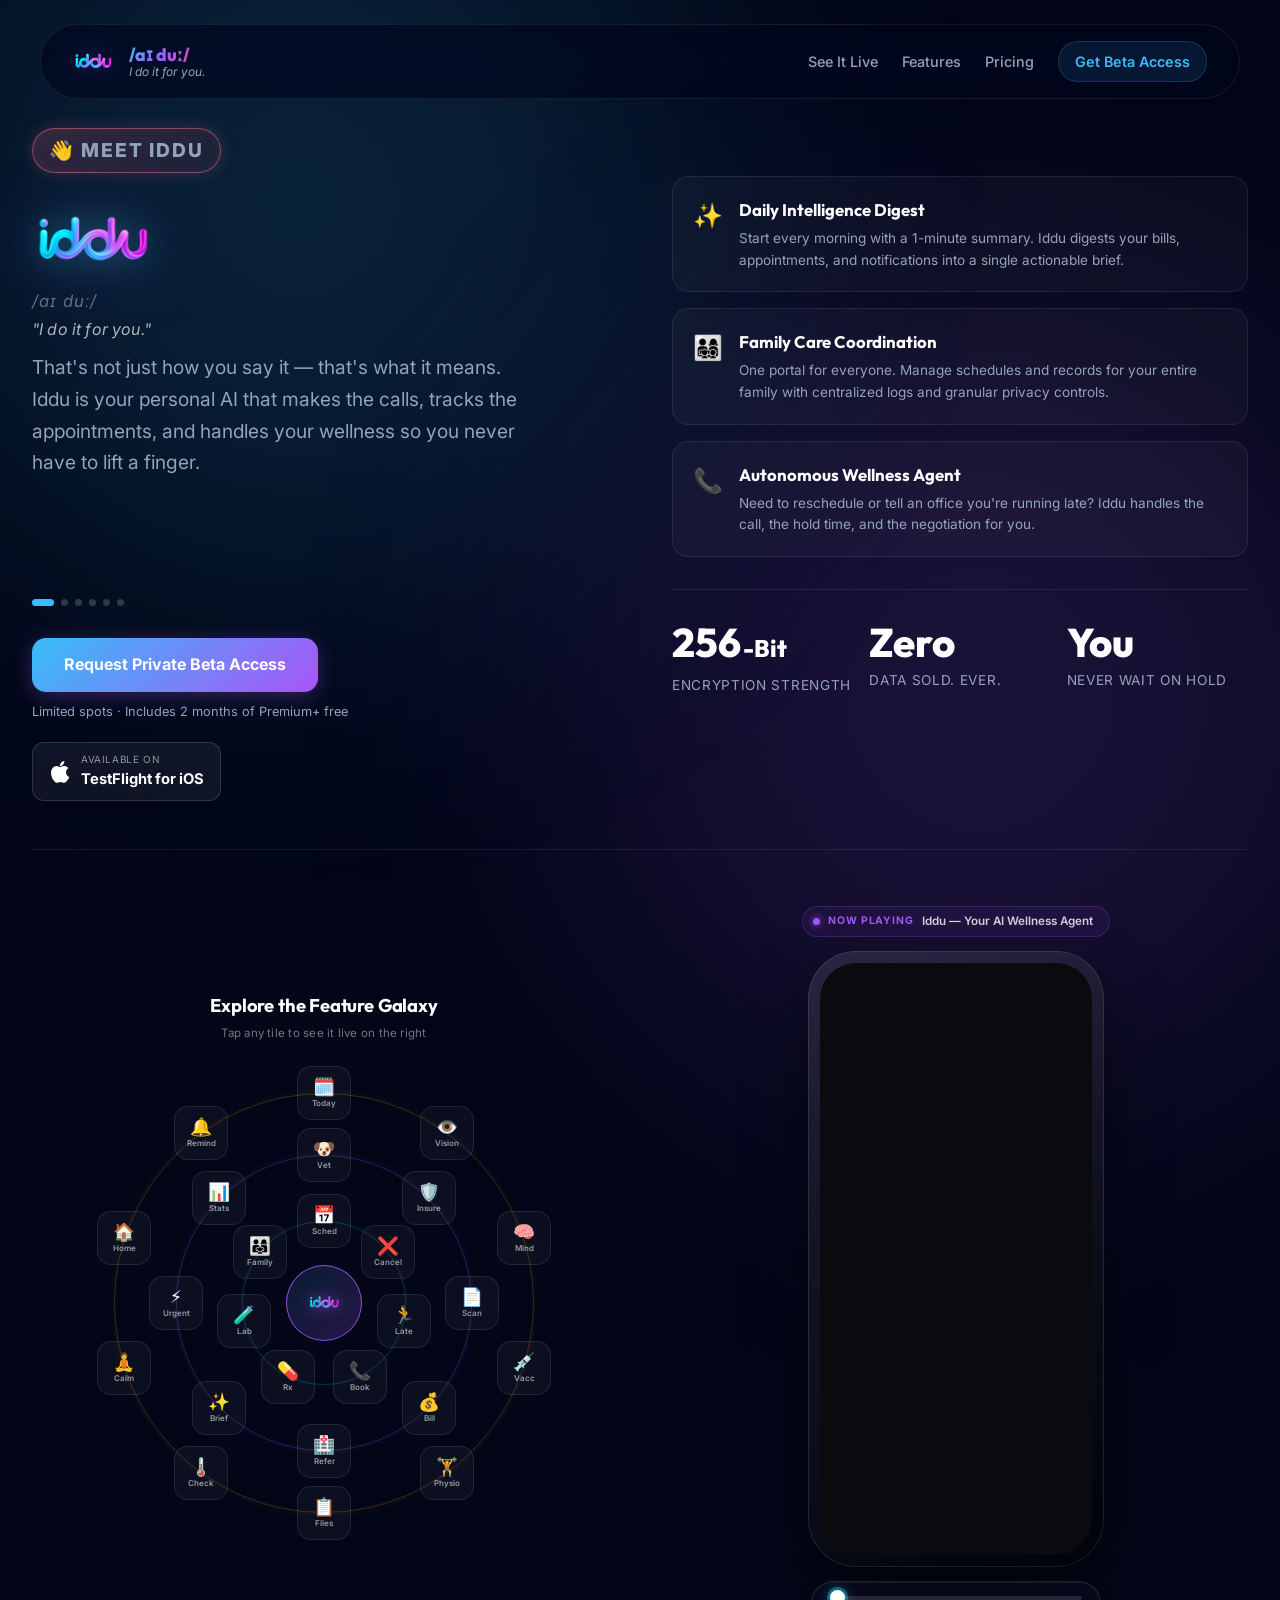
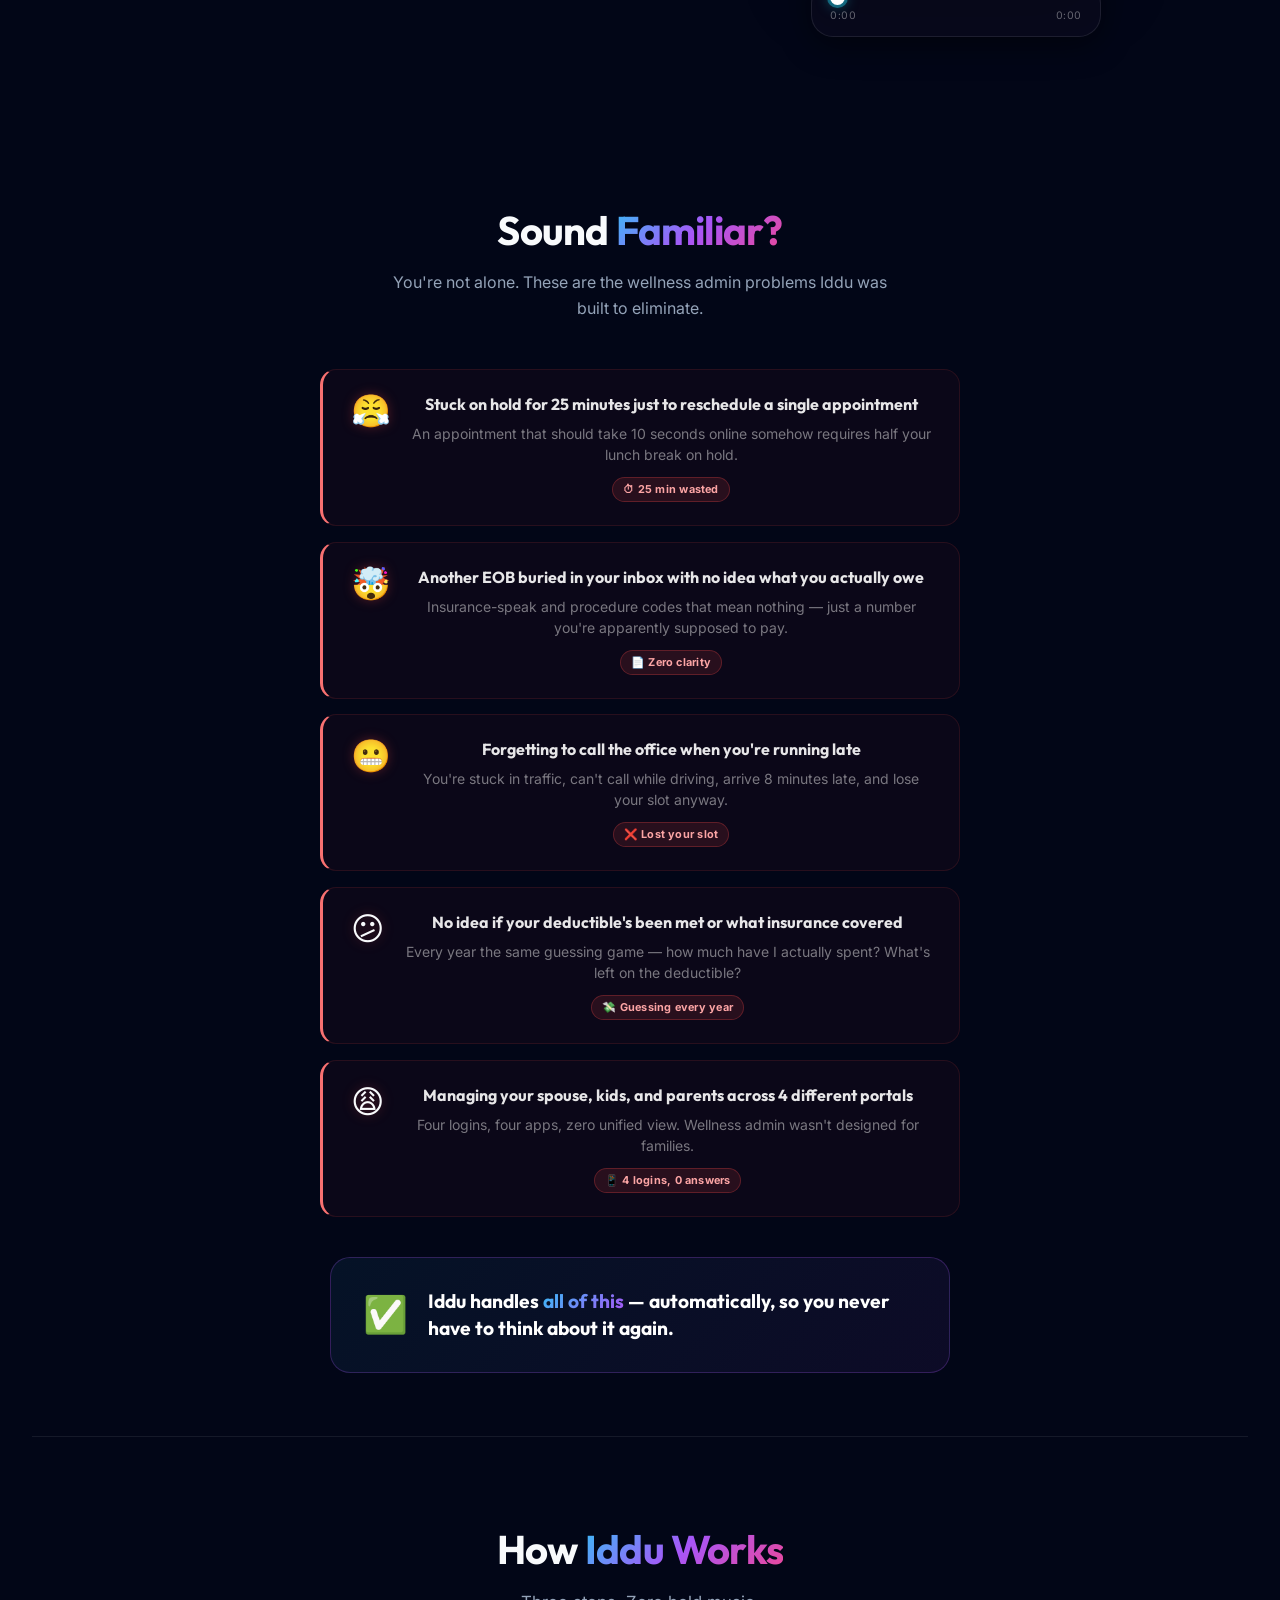
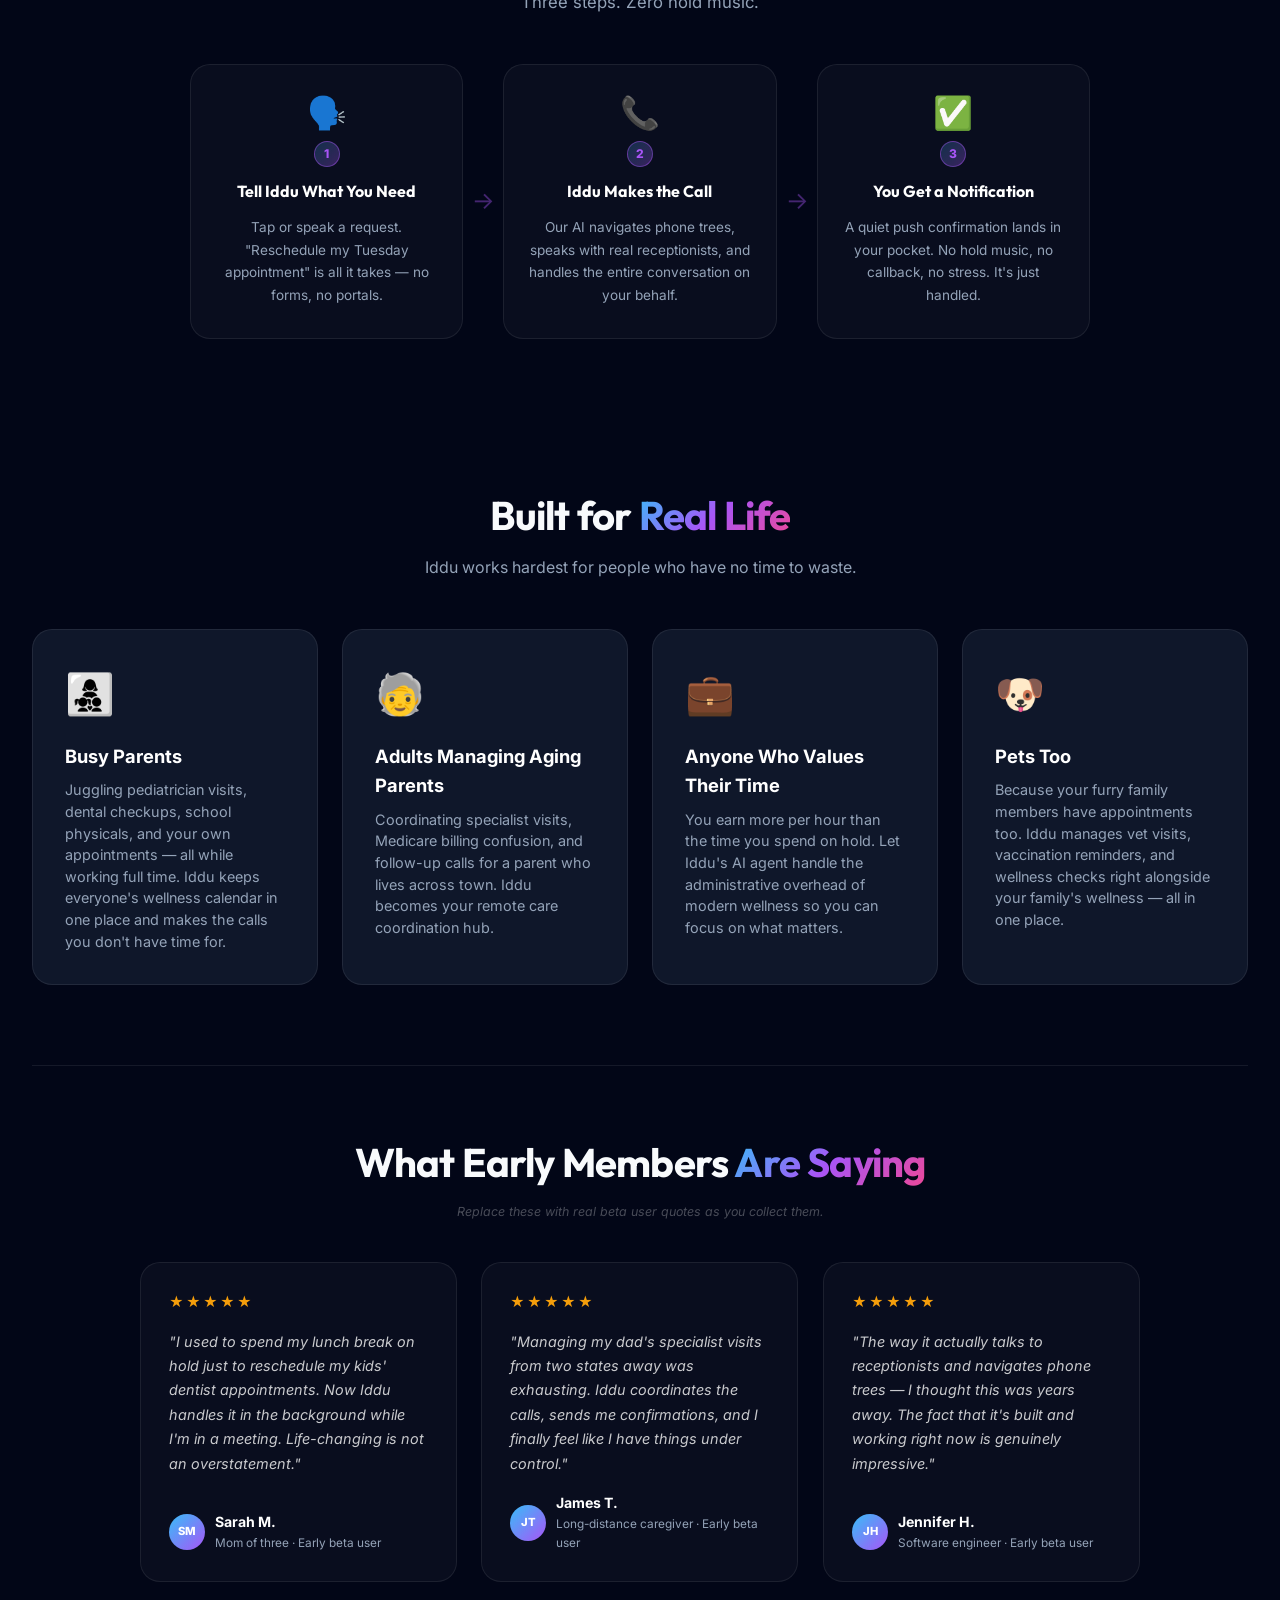
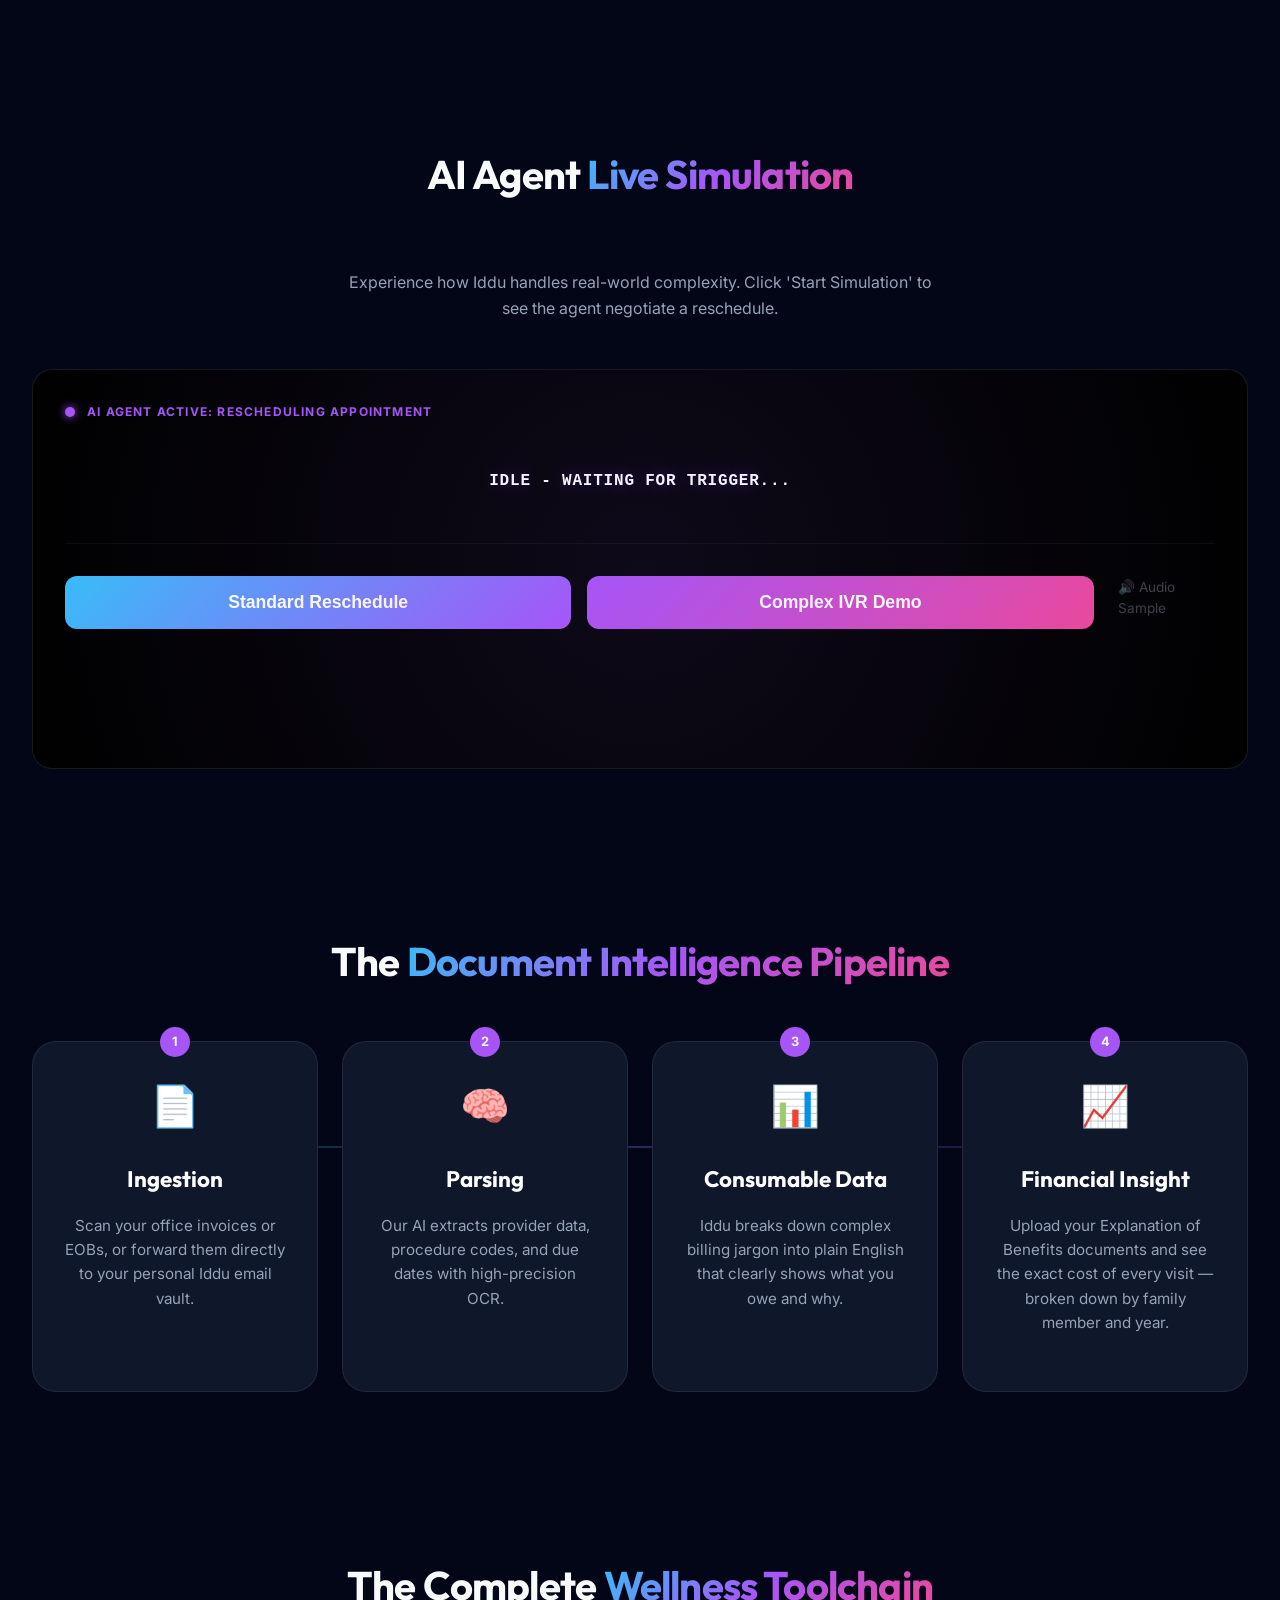
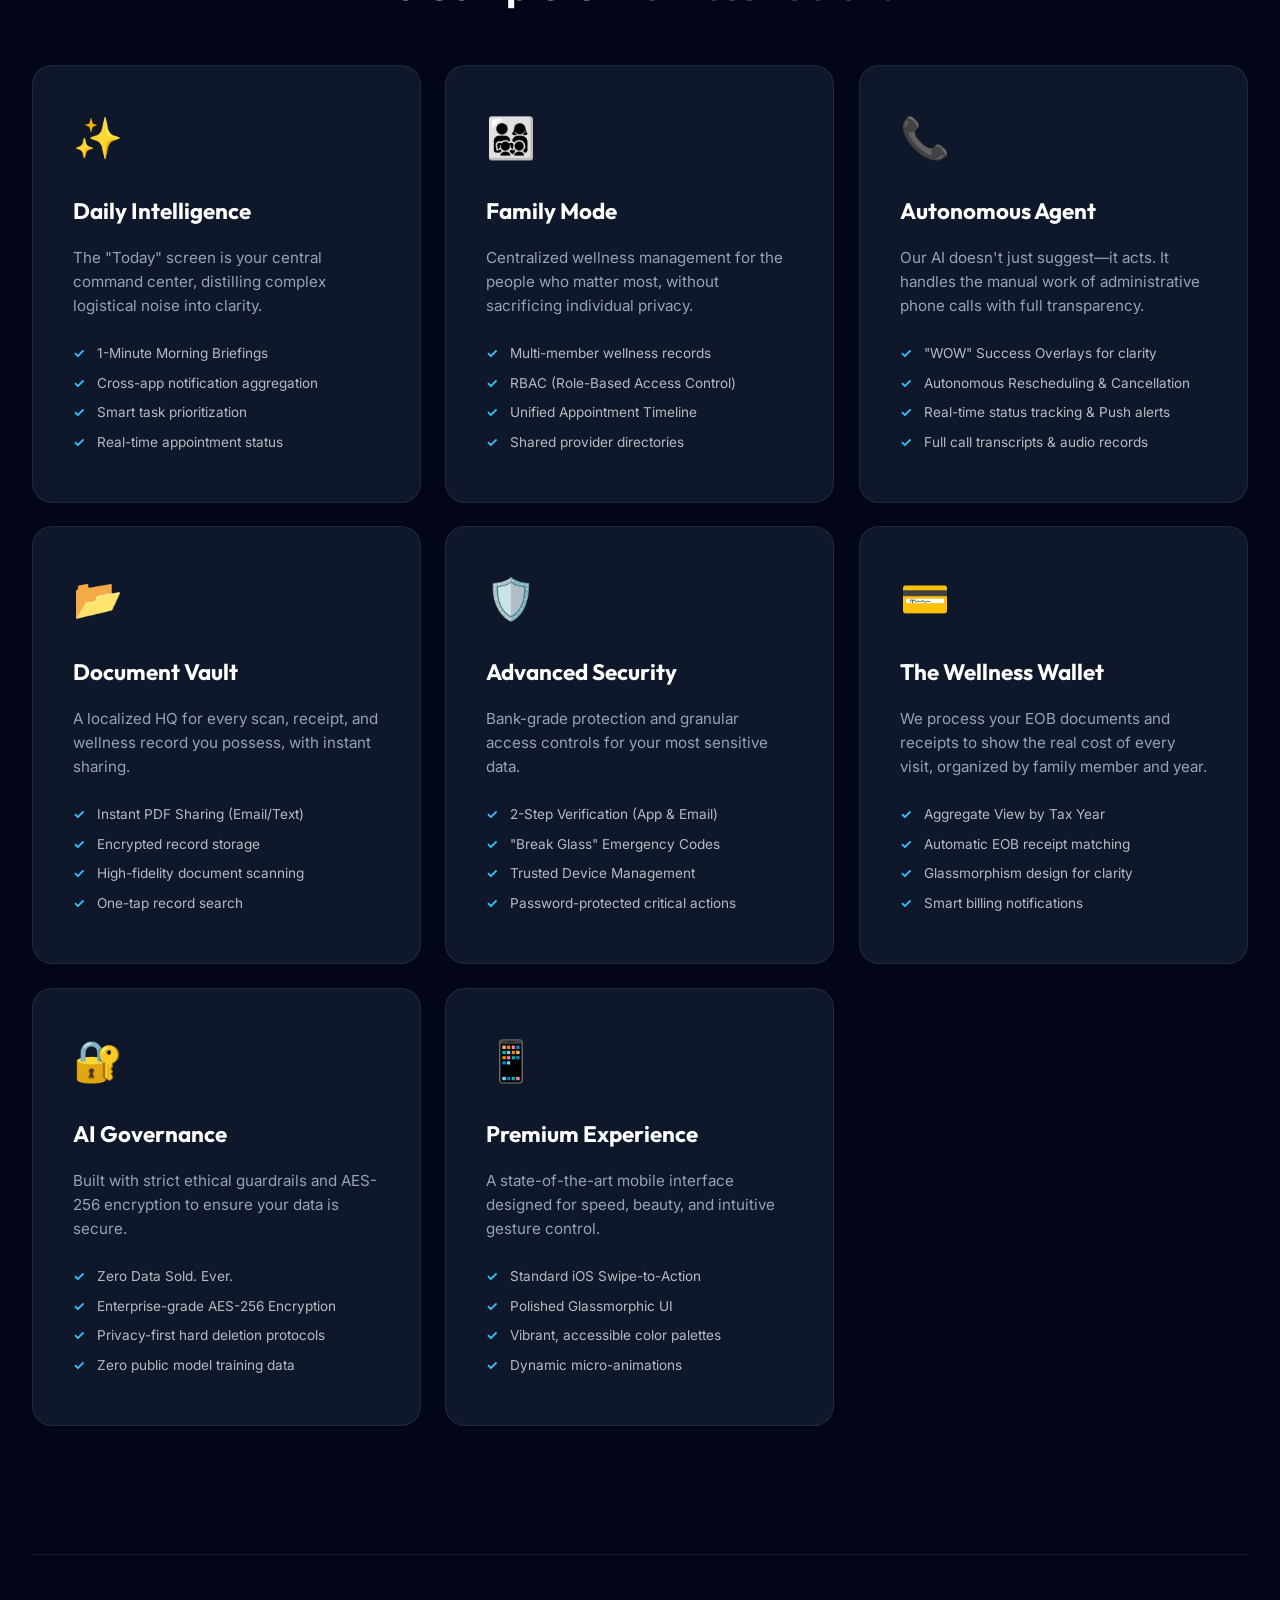
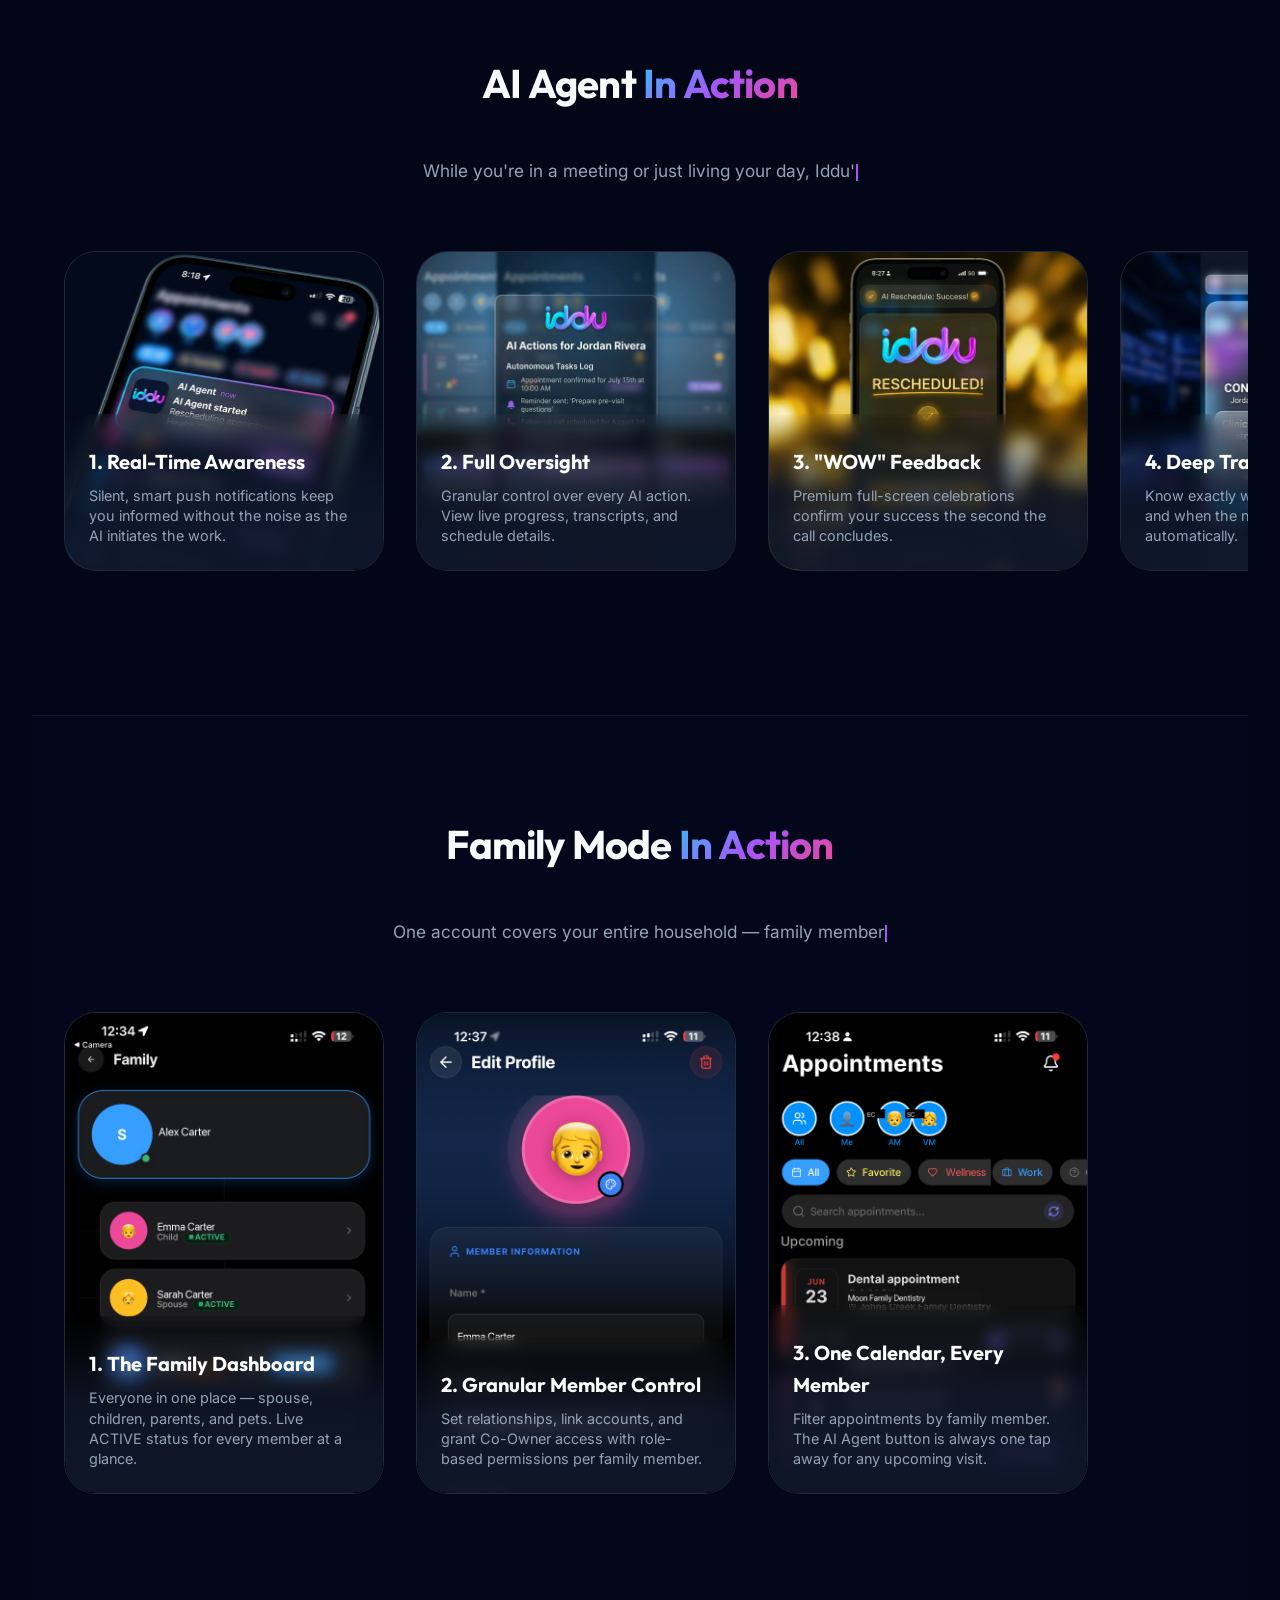
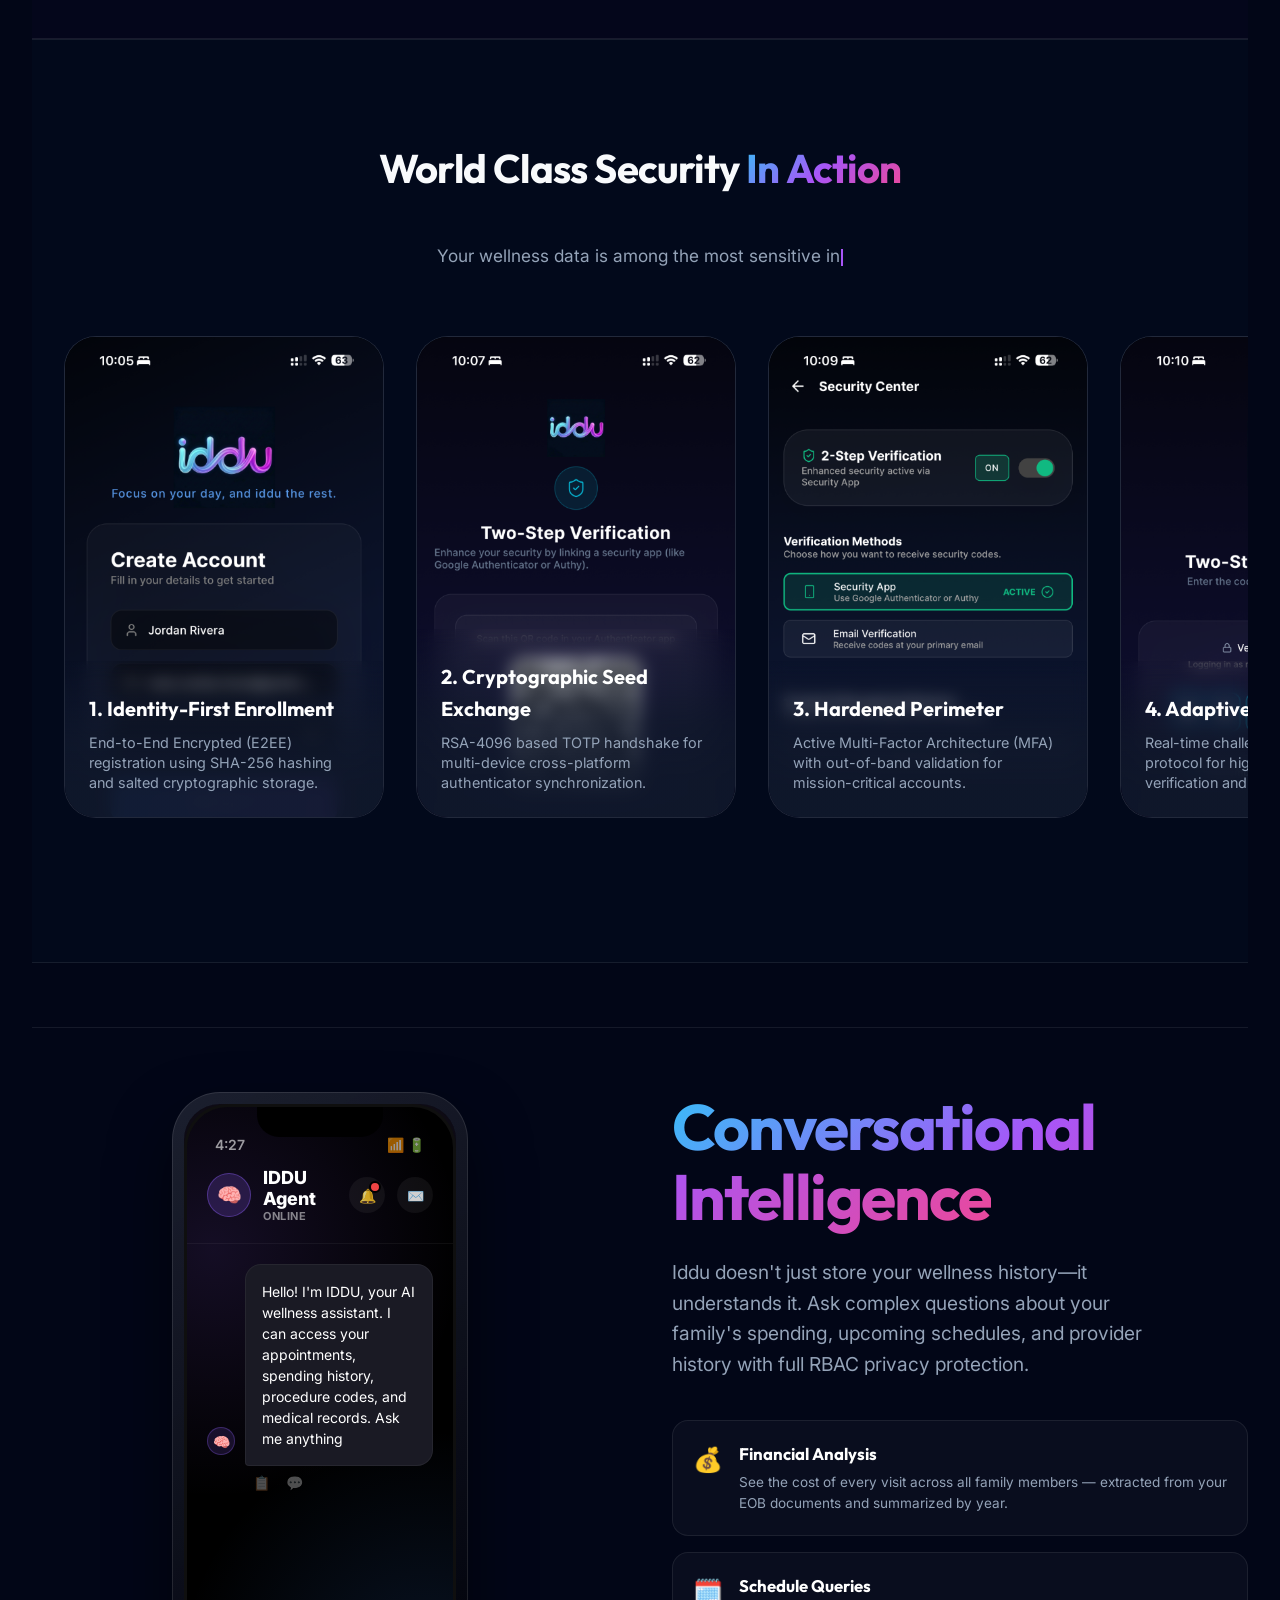
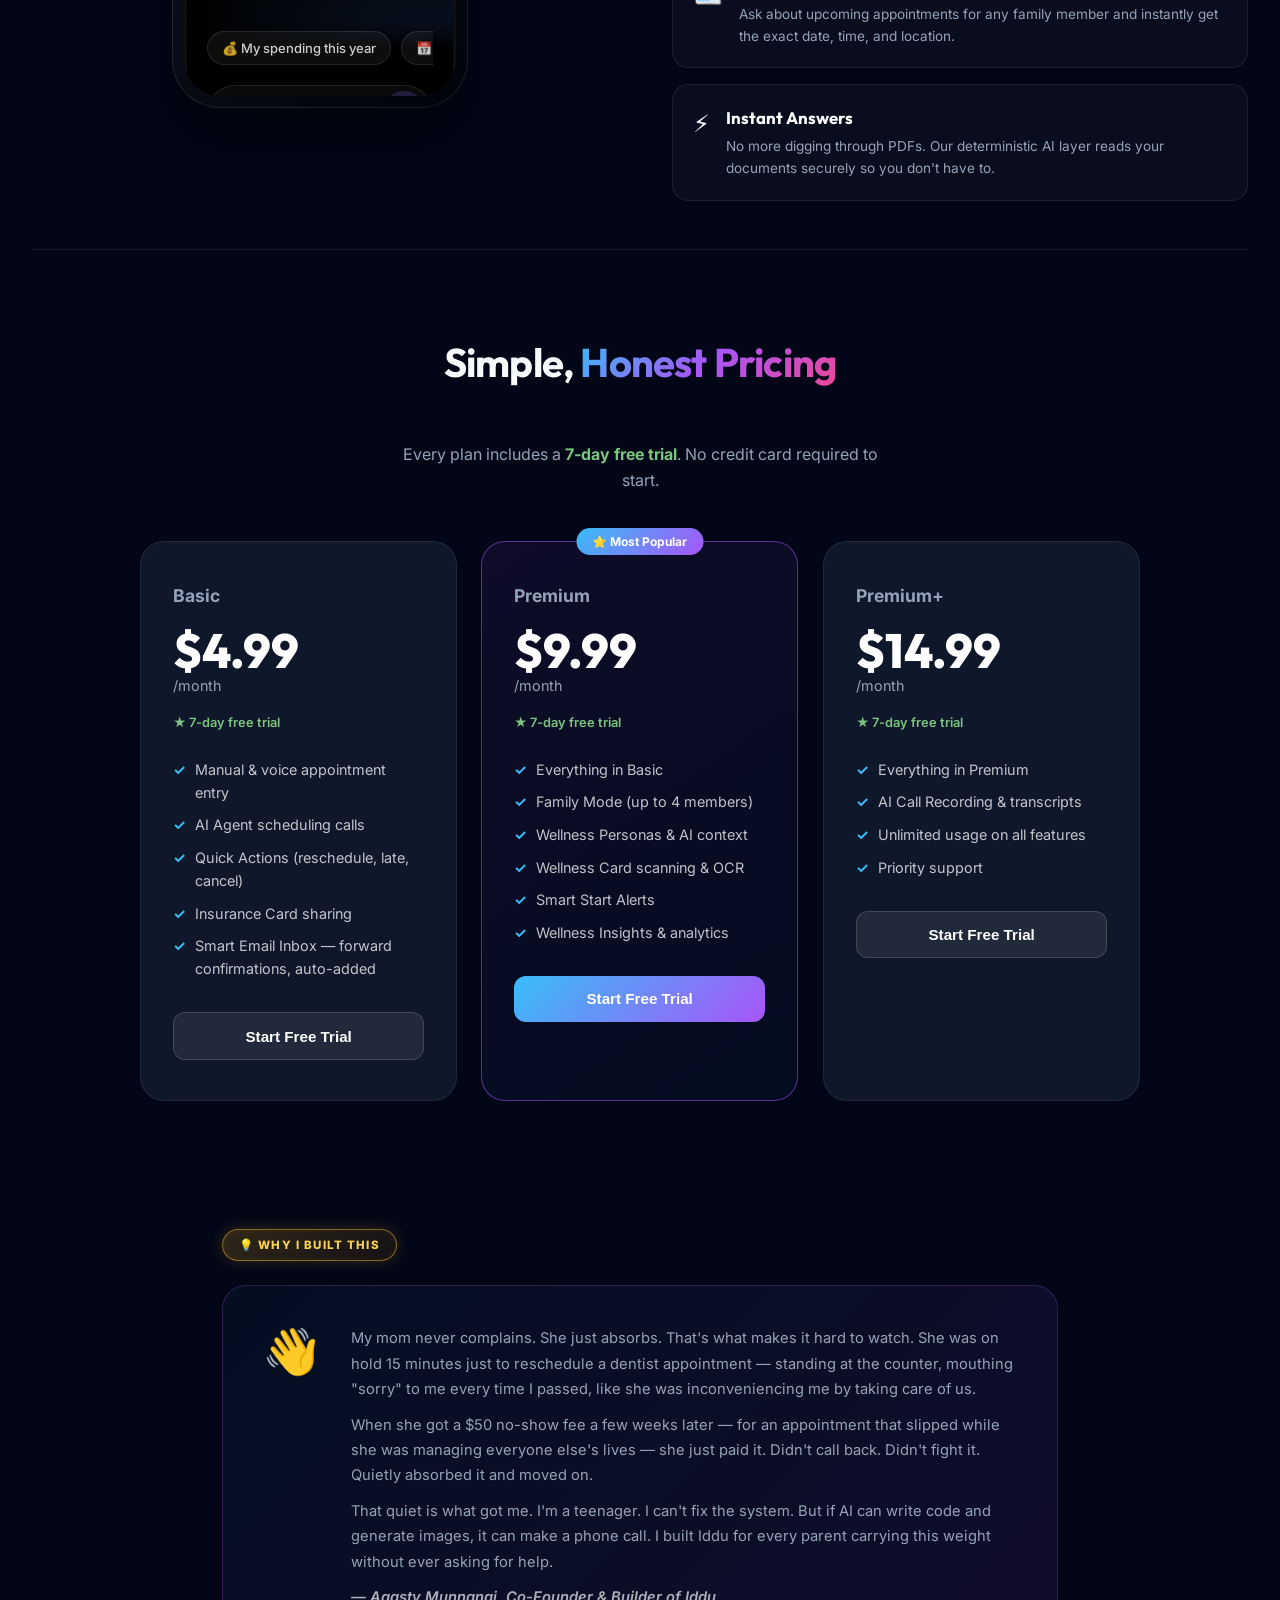
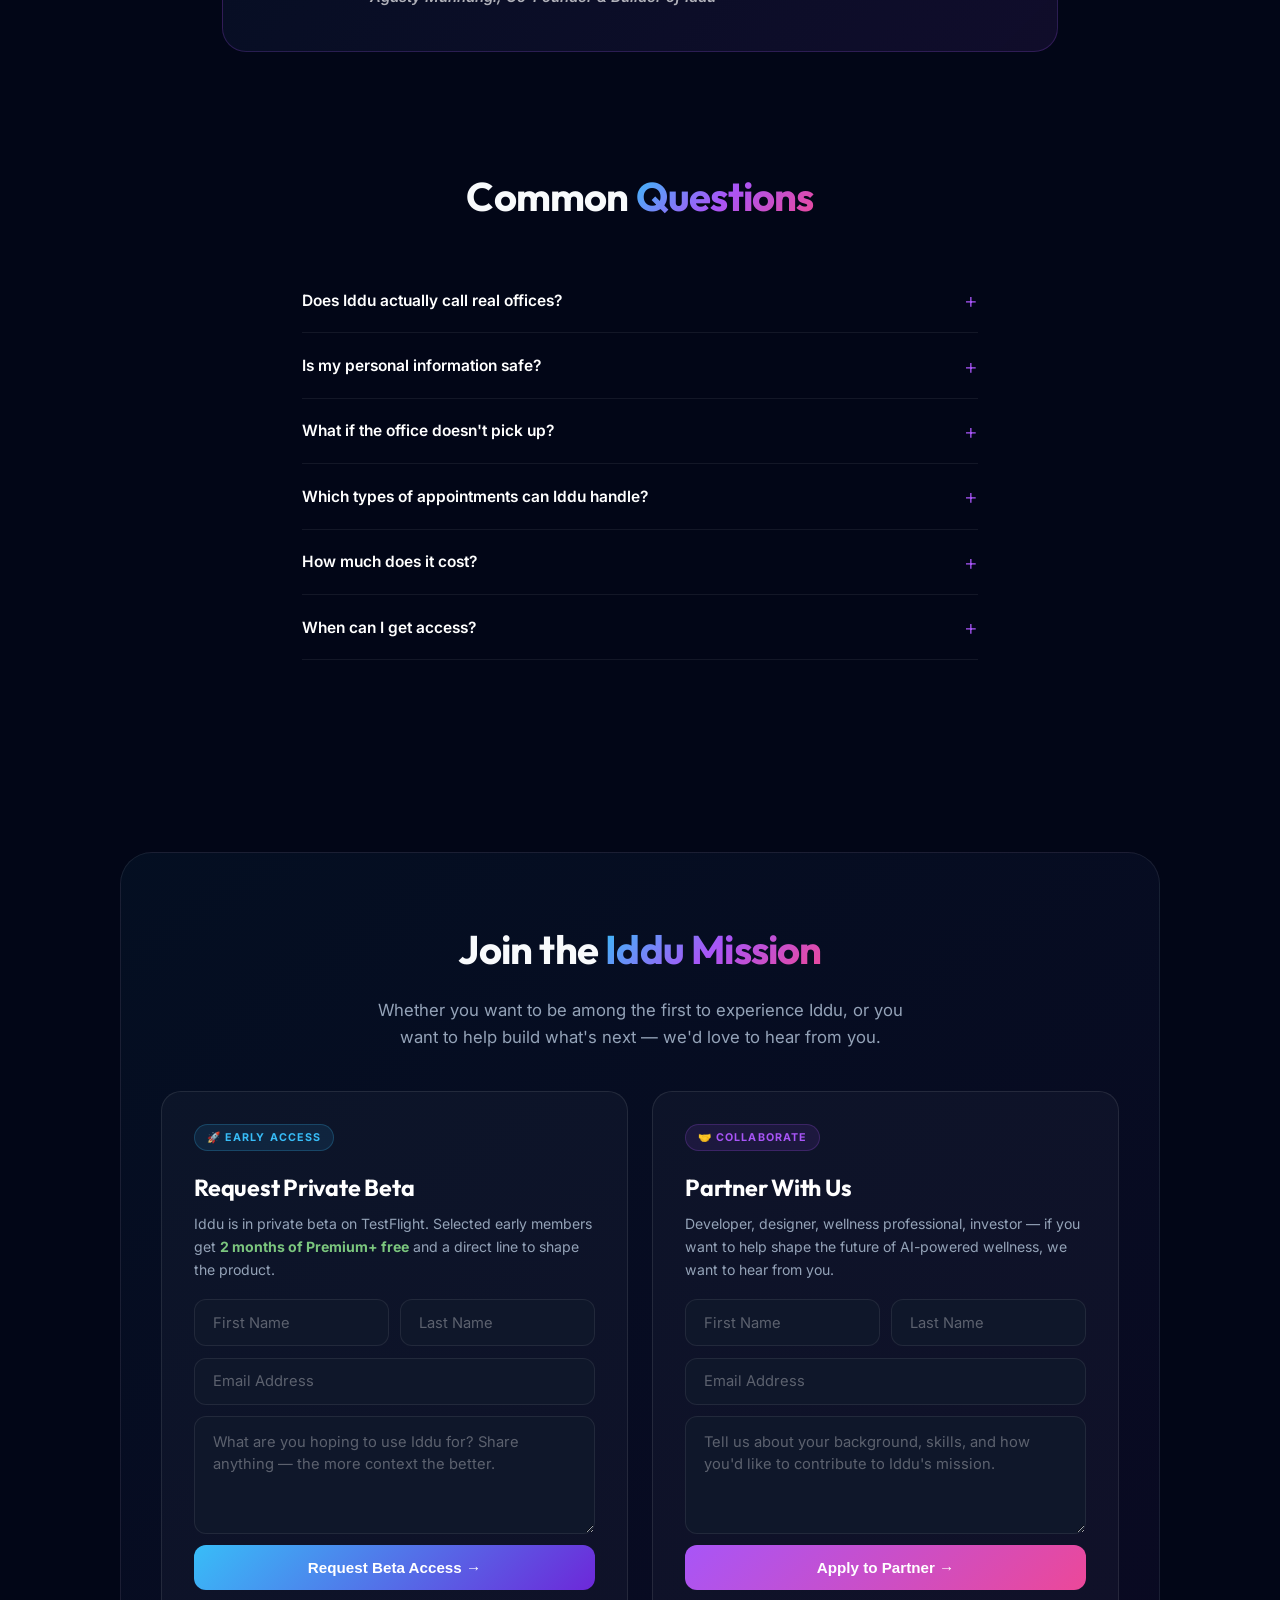
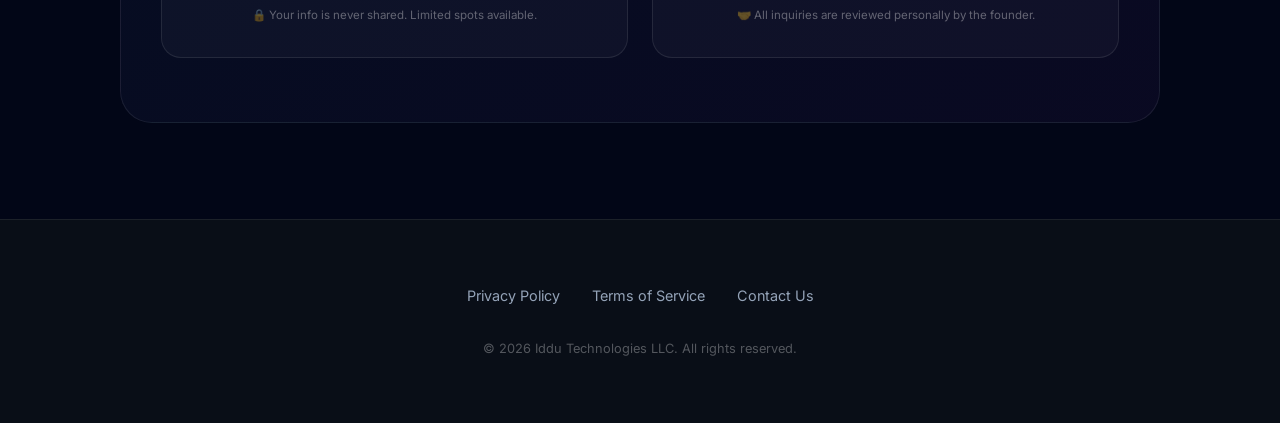
==== commit 2dd2c675: "fix: eliminate hero slide height jitter using CSS grid stacking Active slide toggled position:absolu" ====
--- a/index.html
+++ b/index.html
@@ -672,14 +672,11 @@
 
     /* === Hero Rotator === */
     .hero-slides {
-      position: relative;
+      display: grid;
     }
 
     .hero-slide {
-      position: absolute;
-      top: 0;
-      left: 0;
-      width: 100%;
+      grid-area: 1 / 1;
       opacity: 0;
       transform: translateY(10px);
       transition: opacity 0.55s ease, transform 0.55s ease;
@@ -687,7 +684,6 @@
     }
 
     .hero-slide.active {
-      position: relative;
       opacity: 1;
       transform: translateY(0);
       pointer-events: auto;
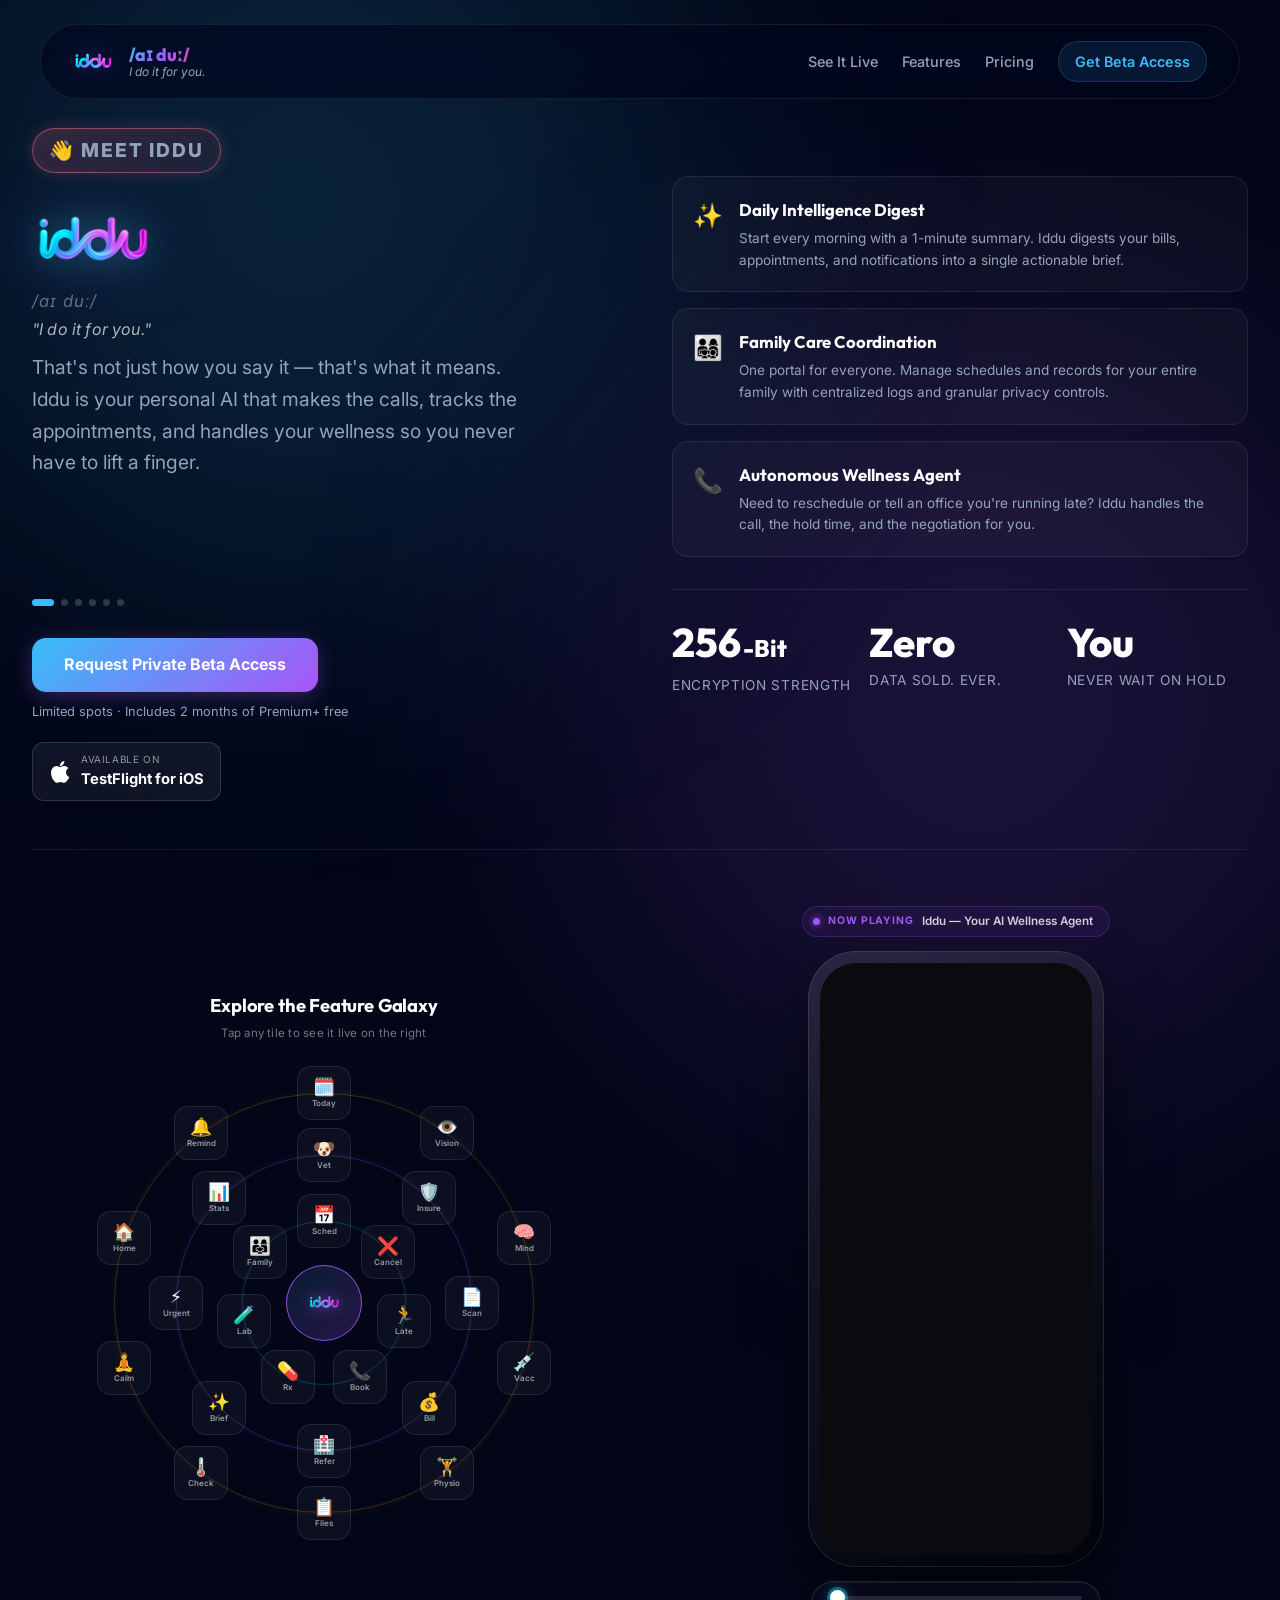
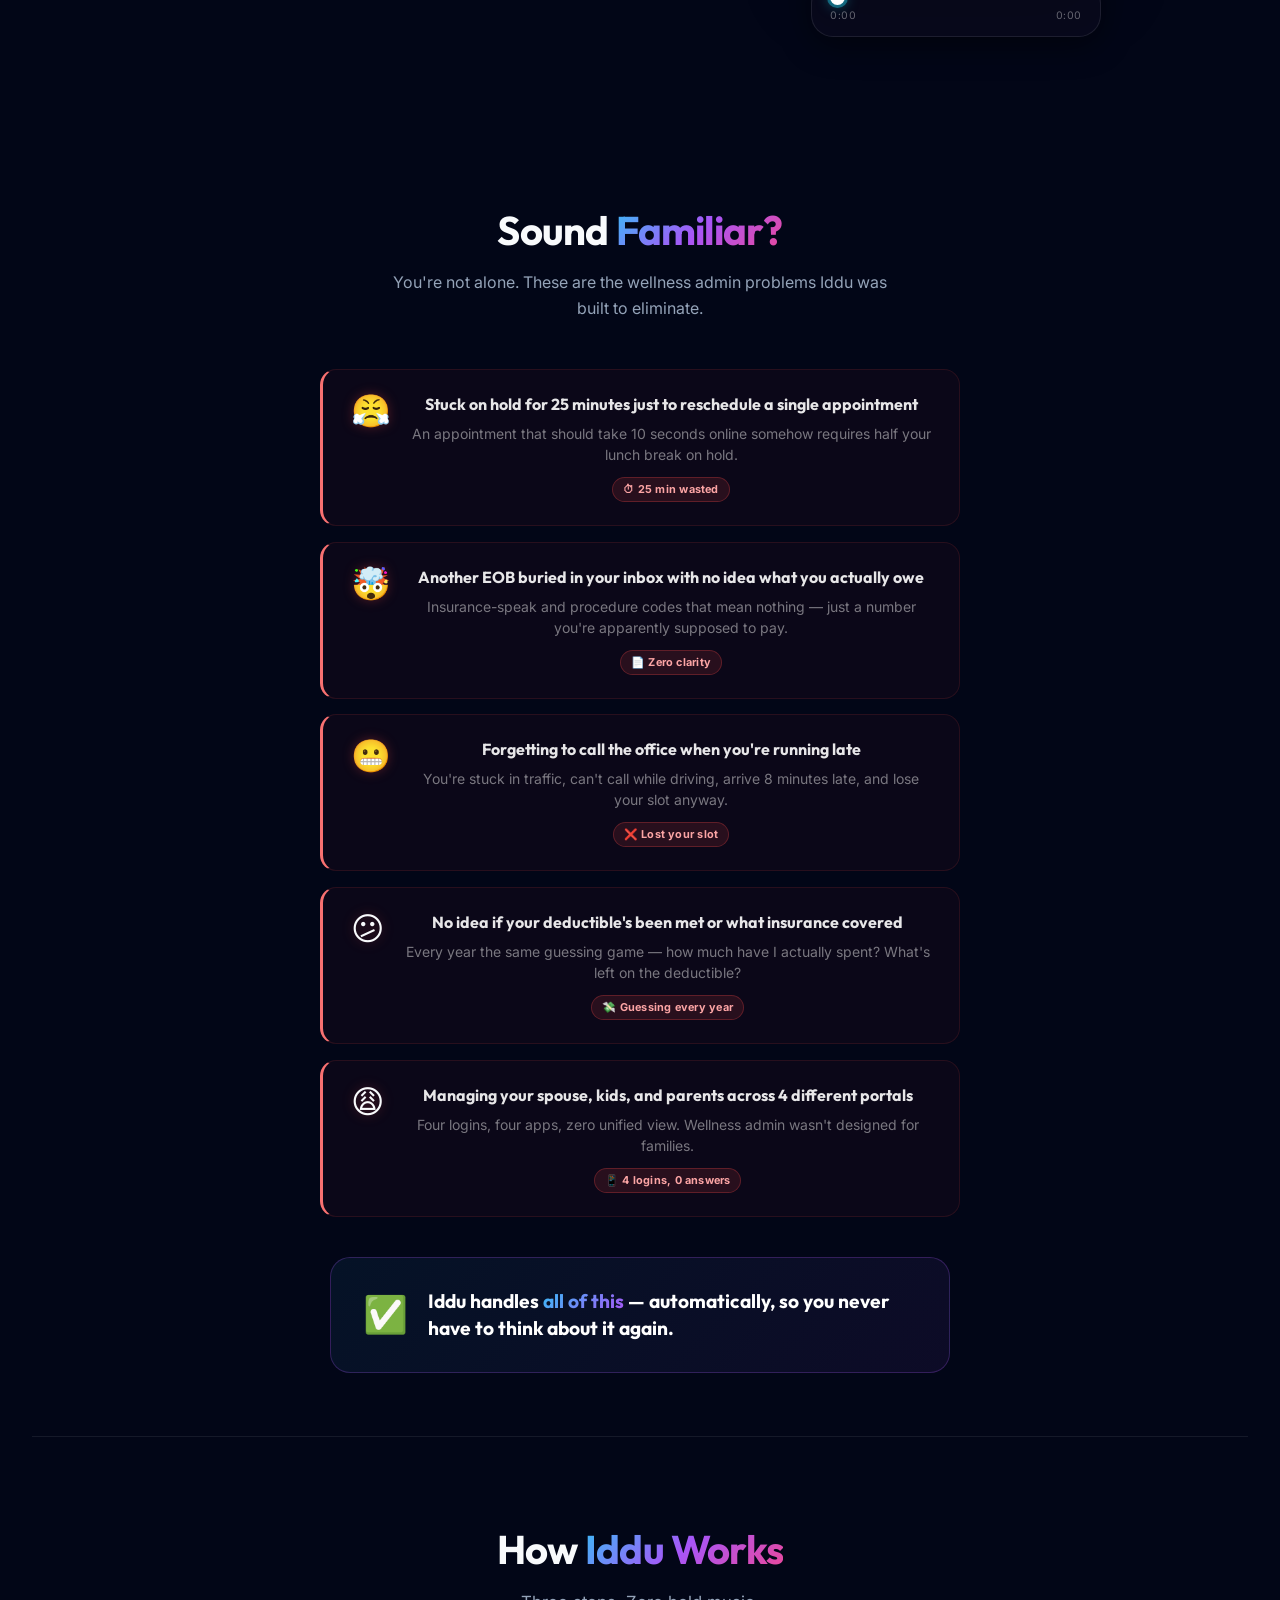
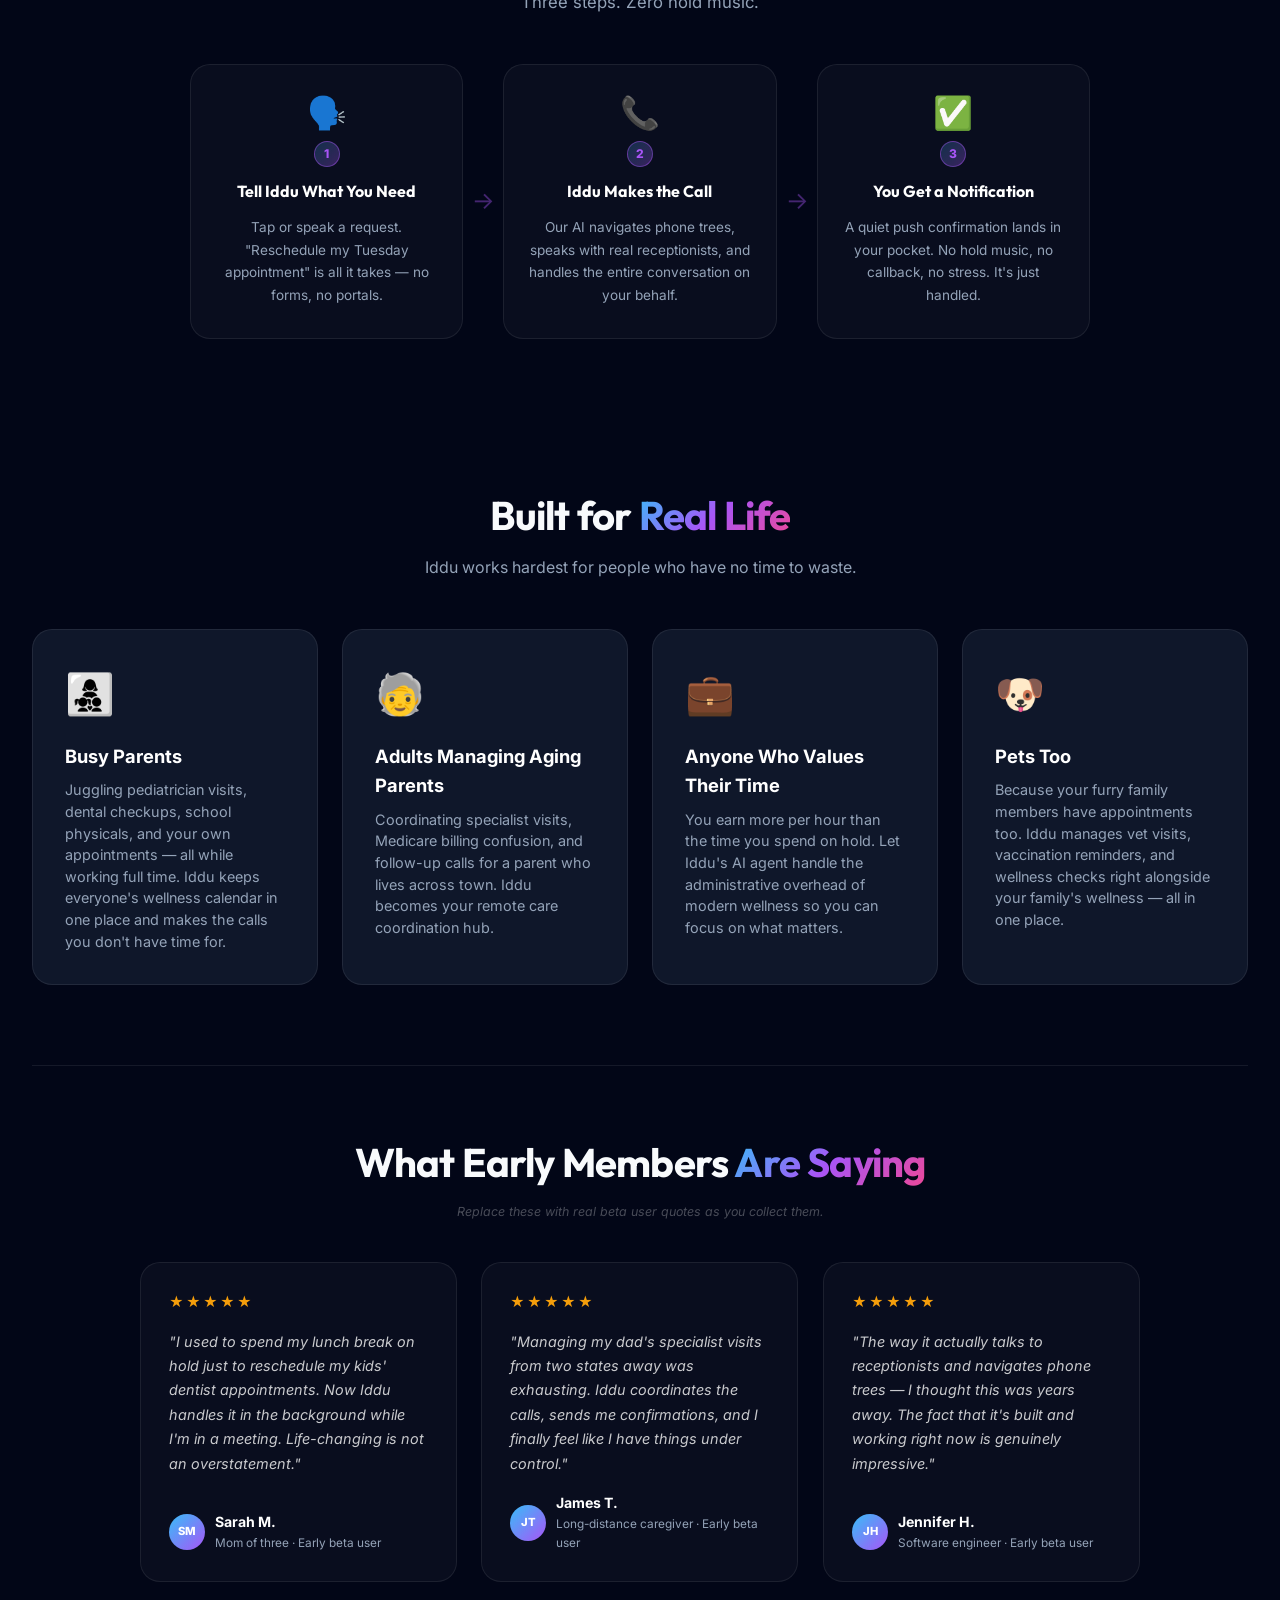
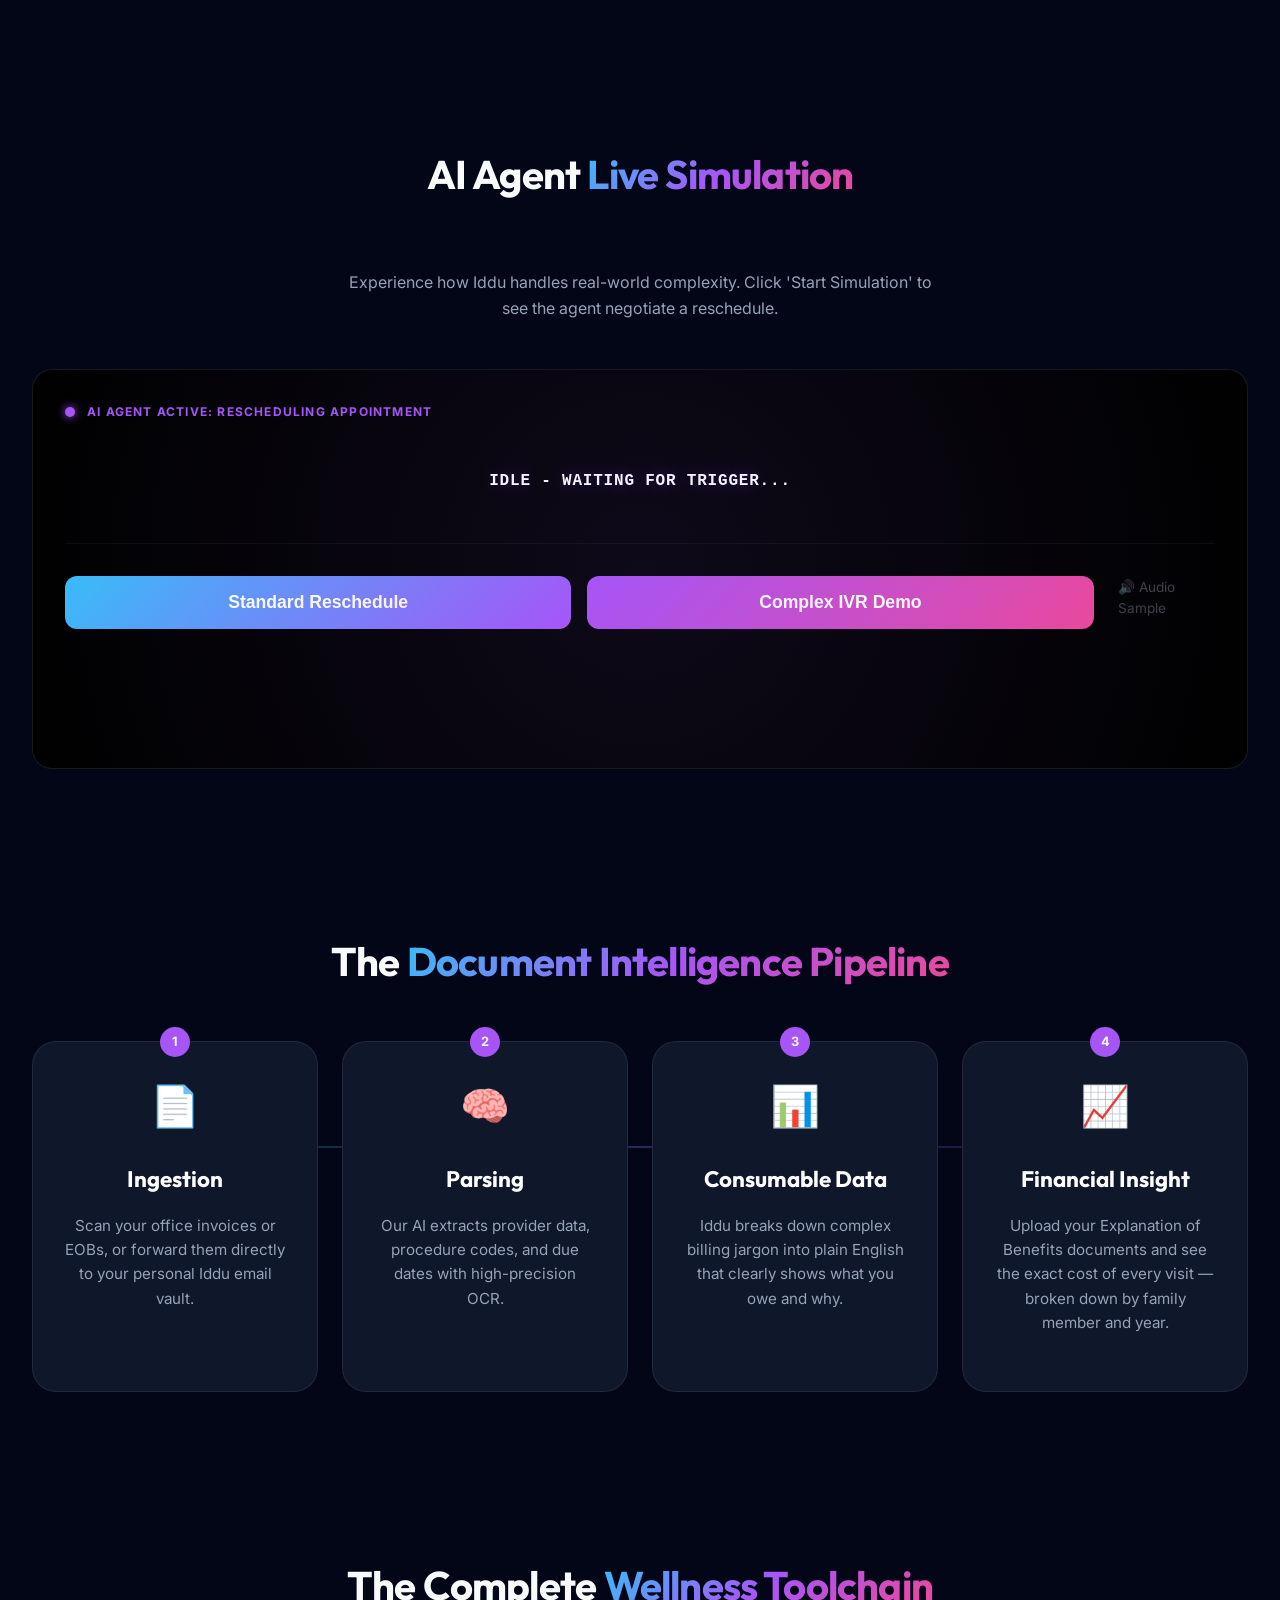
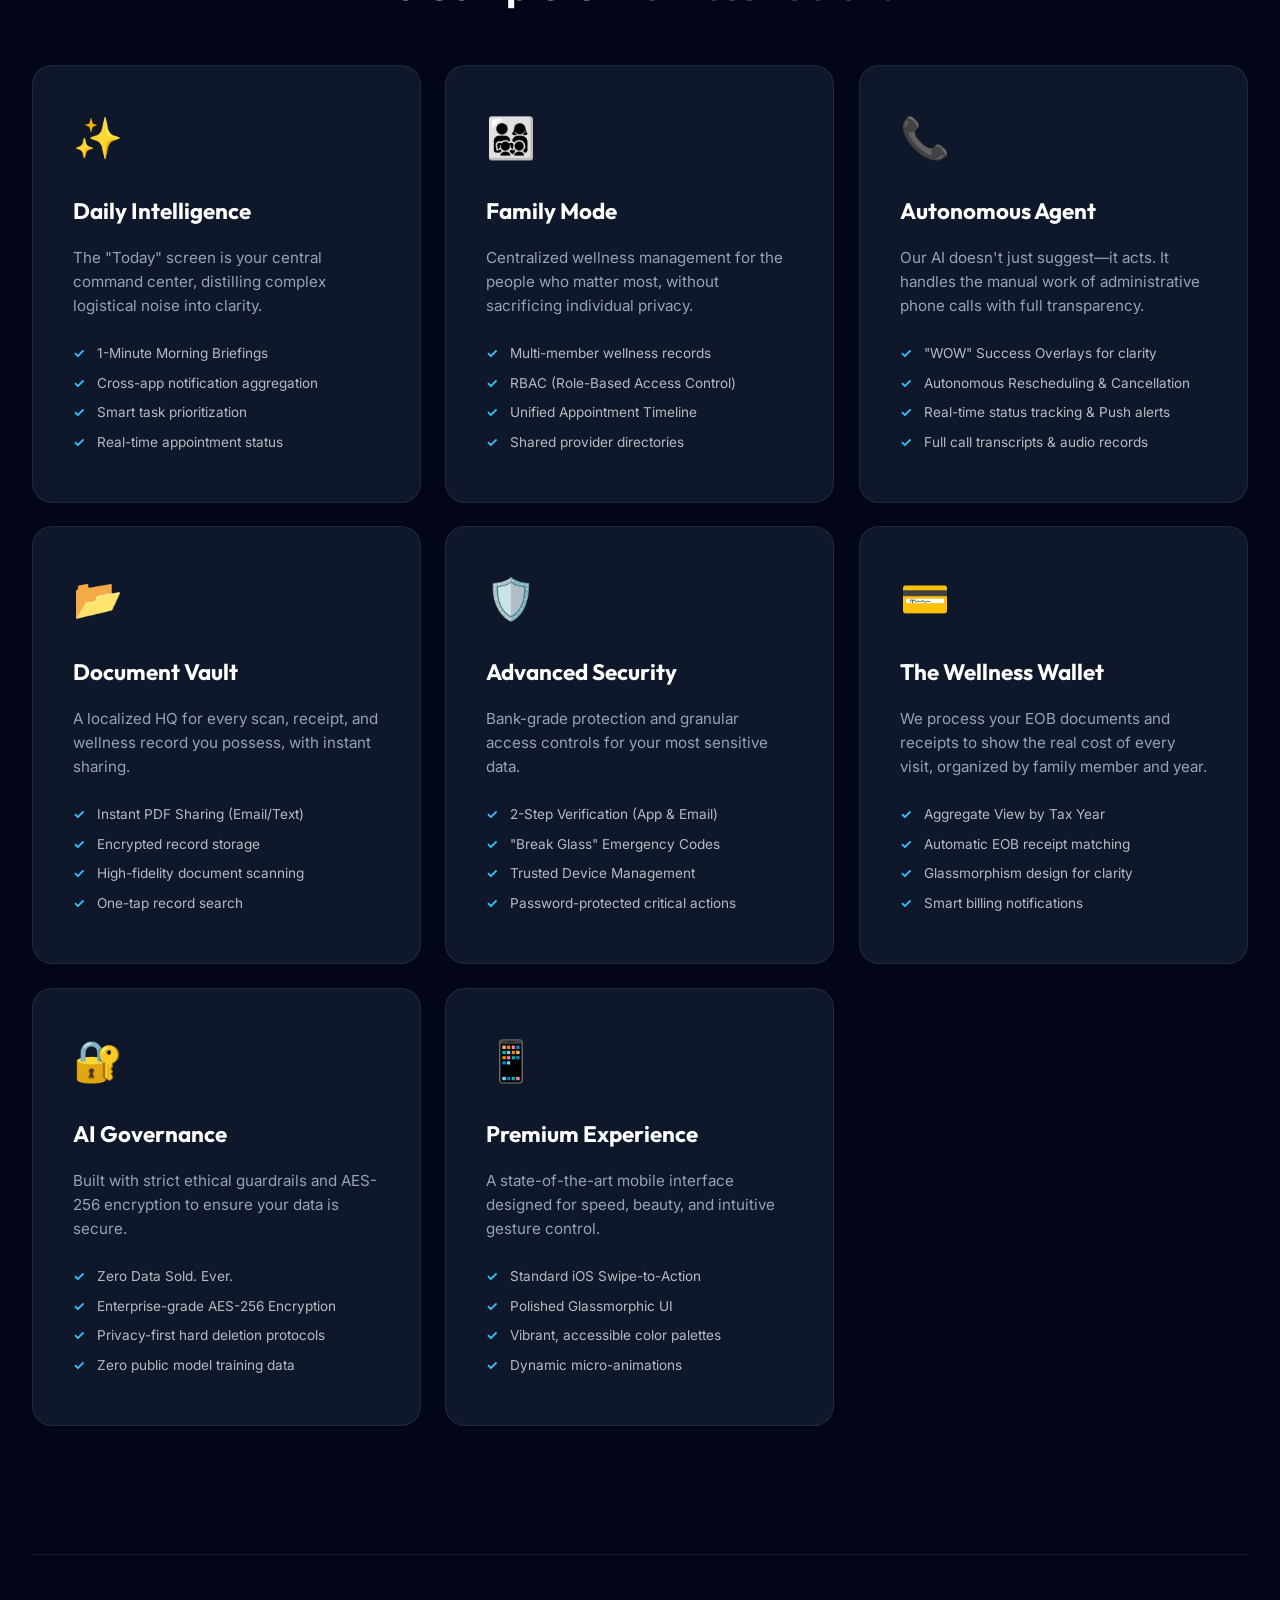
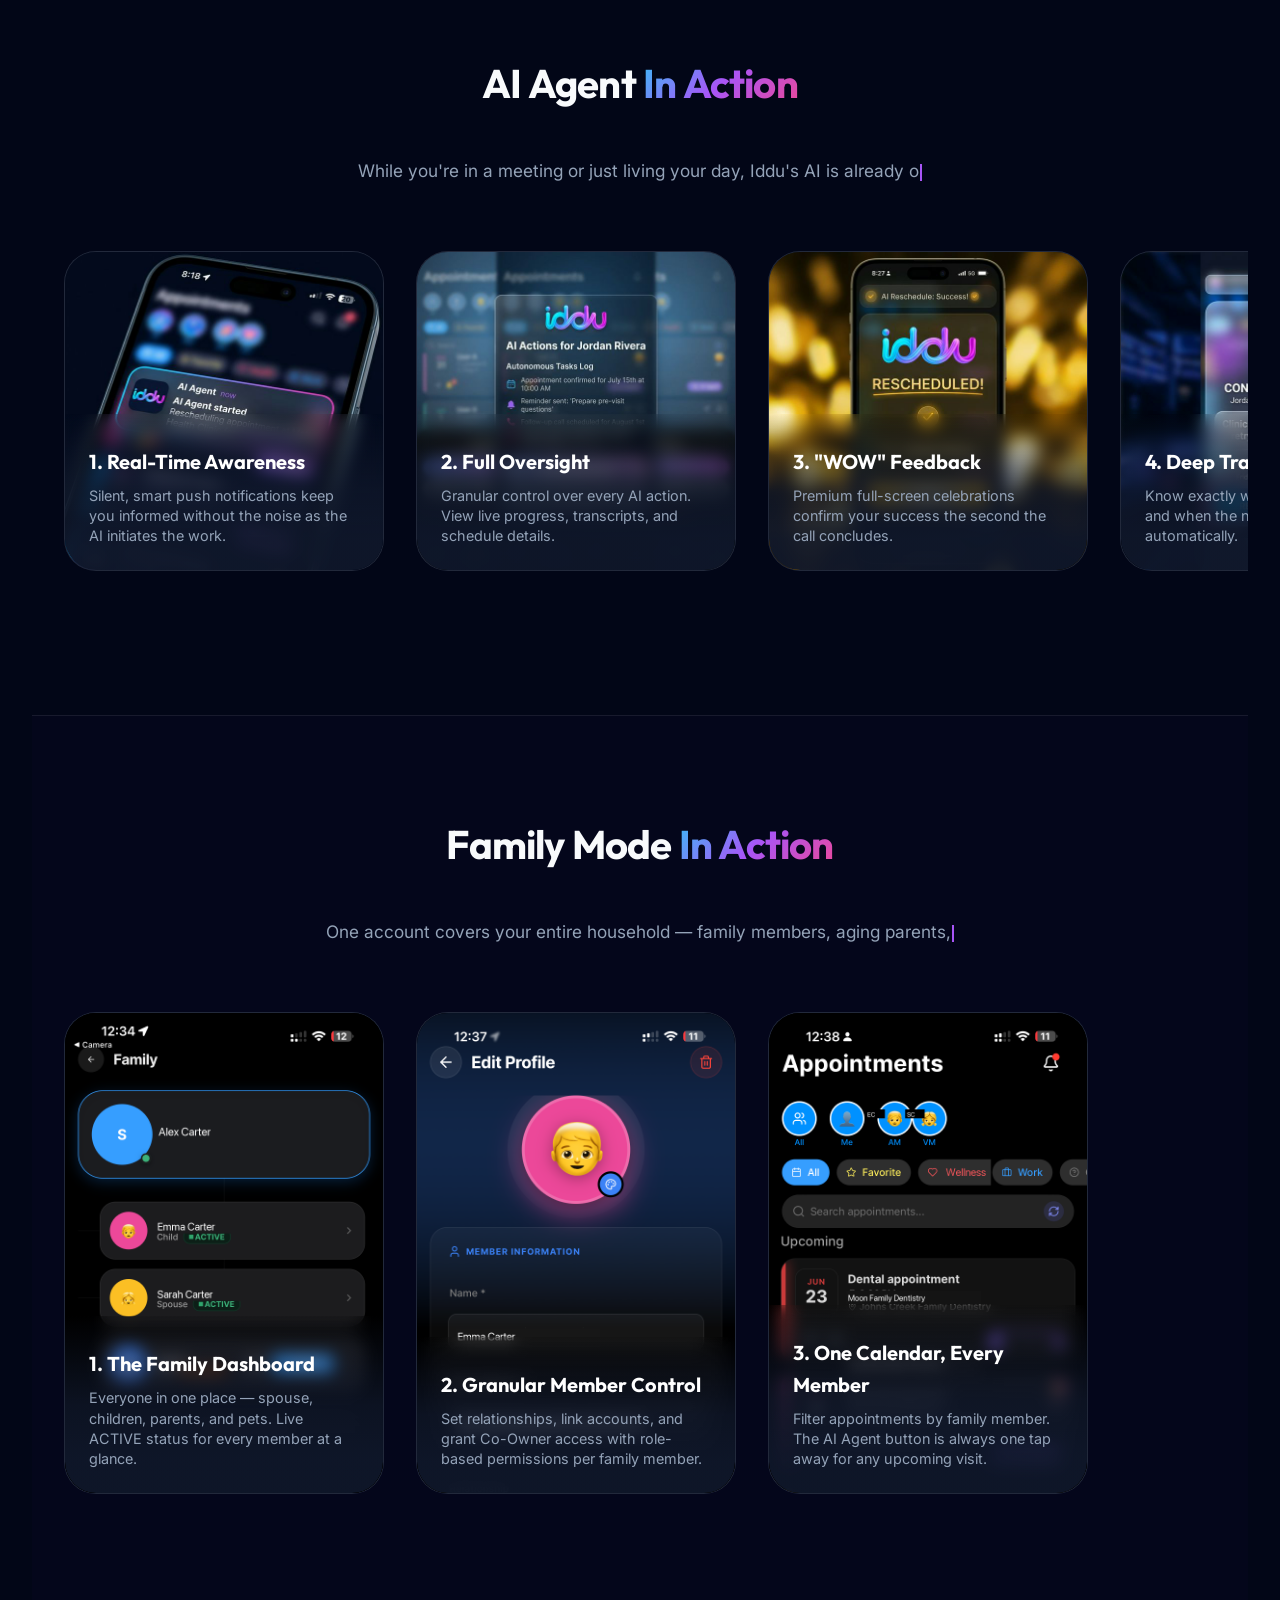
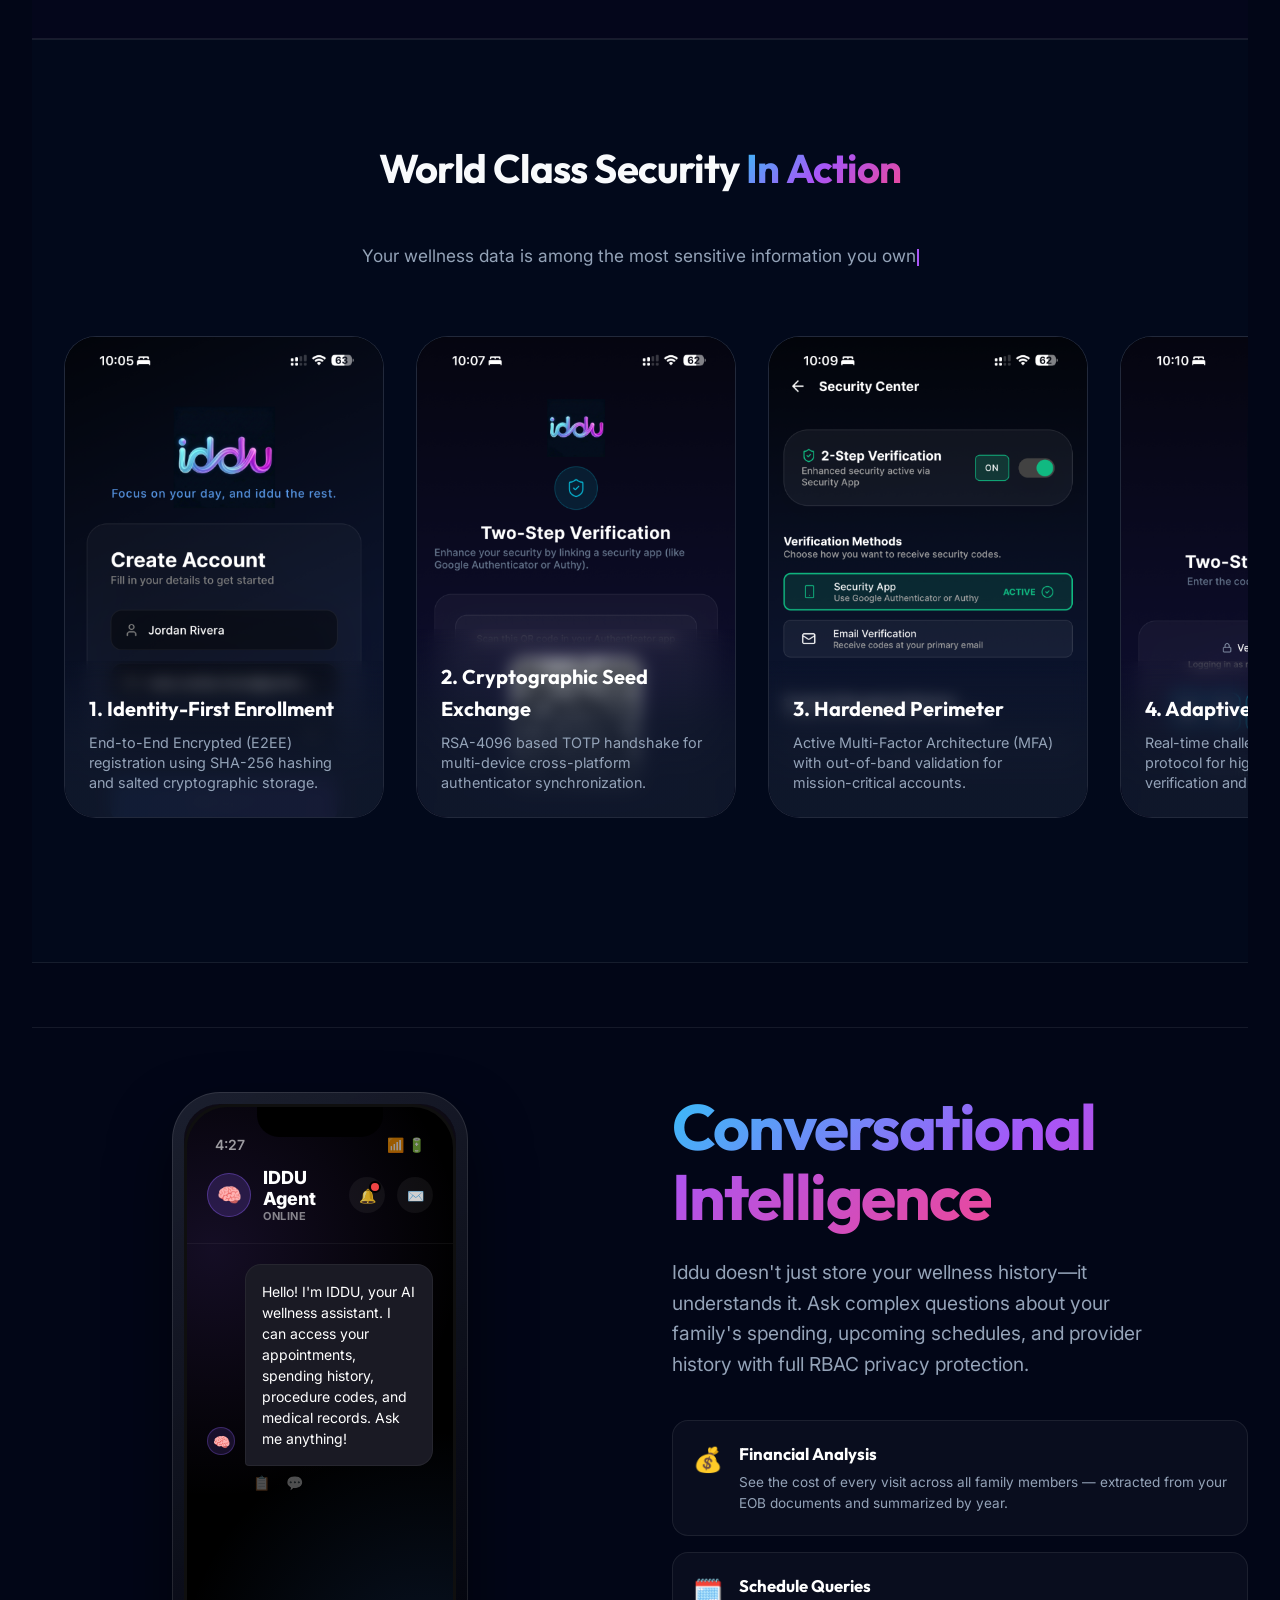
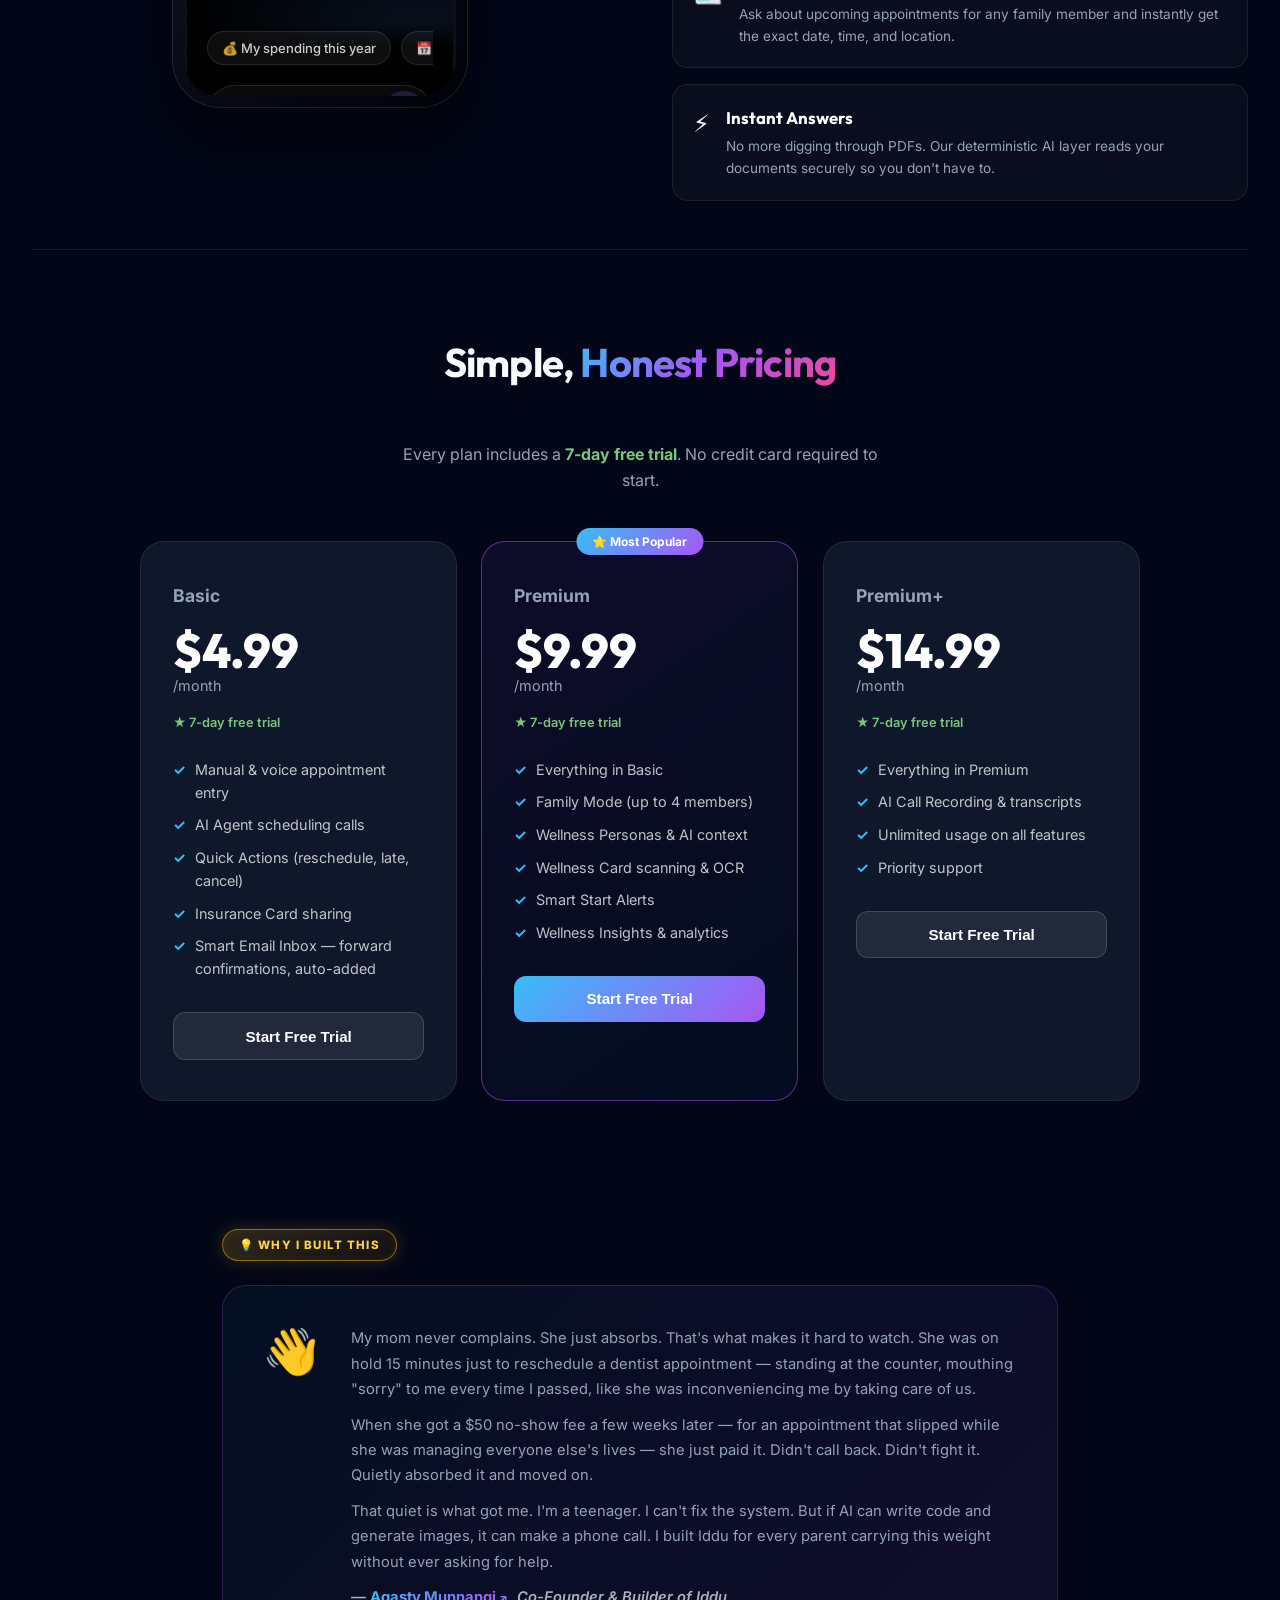
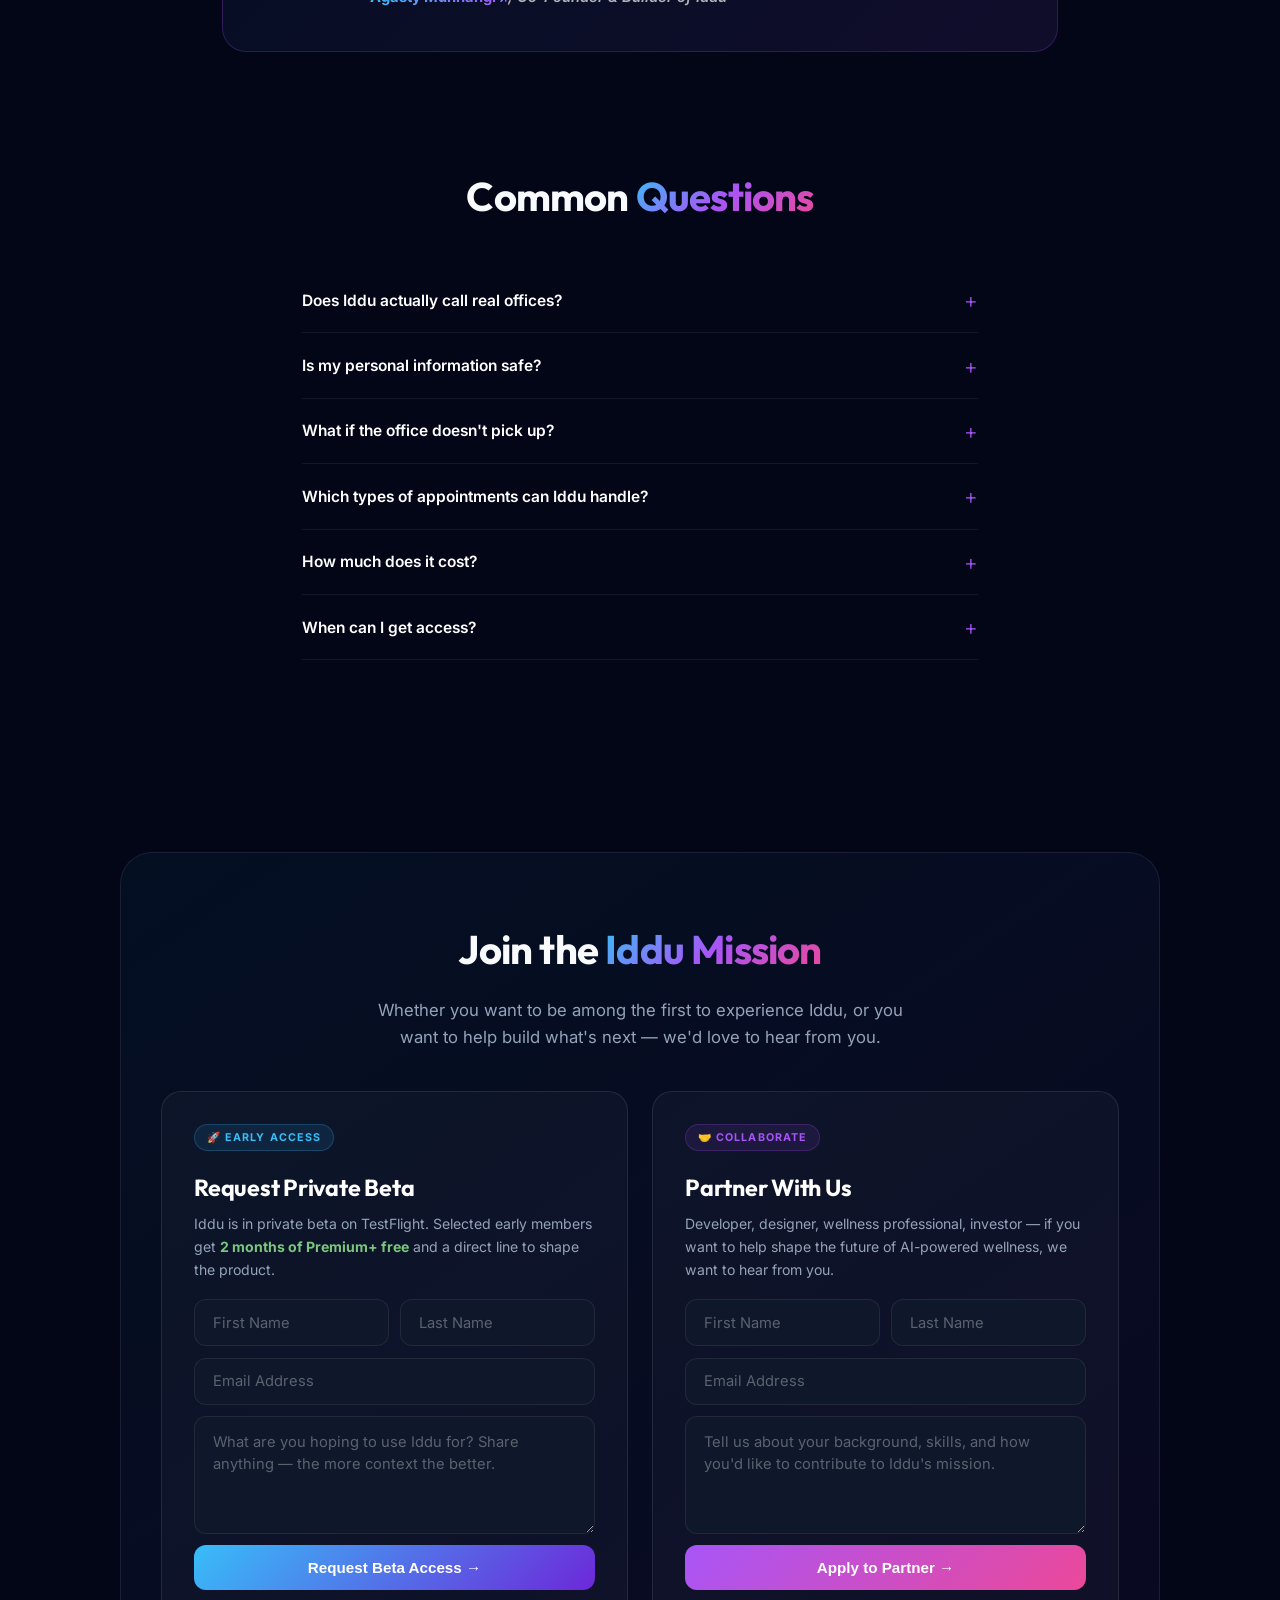
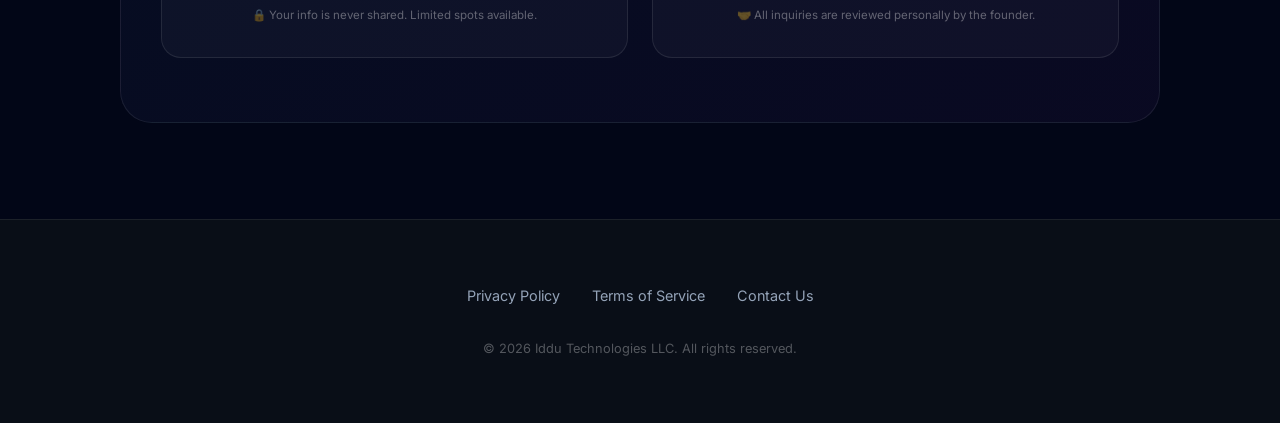
==== commit 2ea3ef52: "feat: add founder profile link with gradient styling to attribution line Co-Authored-By: Claude Sonn" ====
--- a/index.html
+++ b/index.html
@@ -1063,6 +1063,26 @@
     .founder-text p:last-child { margin-bottom: 0; }
 
     .founder-sig { color: rgba(255,255,255,0.68) !important; font-style: italic; font-weight: 600; }
+    .founder-sig a {
+      color: inherit;
+      text-decoration: none;
+      background: linear-gradient(90deg, #38bdf8, #a855f7);
+      -webkit-background-clip: text;
+      -webkit-text-fill-color: transparent;
+      background-clip: text;
+      font-style: normal;
+      font-weight: 700;
+      transition: opacity 0.2s;
+    }
+    .founder-sig a:hover { opacity: 0.8; }
+    .founder-sig a::after {
+      content: ' ↗';
+      font-size: 0.75em;
+      -webkit-text-fill-color: transparent;
+      background: linear-gradient(90deg, #38bdf8, #a855f7);
+      -webkit-background-clip: text;
+      background-clip: text;
+    }
 
     @media (max-width: 600px) {
       .founder-card { flex-direction: column; gap: 0.75rem; }
@@ -3145,7 +3165,7 @@
           <p>My mom never complains. She just absorbs. That's what makes it hard to watch. She was on hold 15 minutes just to reschedule a dentist appointment — standing at the counter, mouthing "sorry" to me every time I passed, like she was inconveniencing me by taking care of us.</p>
           <p>When she got a $50 no-show fee a few weeks later — for an appointment that slipped while she was managing everyone else's lives — she just paid it. Didn't call back. Didn't fight it. Quietly absorbed it and moved on.</p>
           <p>That quiet is what got me. I'm a teenager. I can't fix the system. But if AI can write code and generate images, it can make a phone call. I built Iddu for every parent carrying this weight without ever asking for help.</p>
-          <p class="founder-sig">— Agasty Munnangi, Co-Founder &amp; Builder of Iddu</p>
+          <p class="founder-sig">— <a href="https://agastya191.github.io/" target="_blank" rel="noopener noreferrer">Agasty Munnangi</a>, Co-Founder &amp; Builder of Iddu</p>
         </div>
       </div>
     </section>
